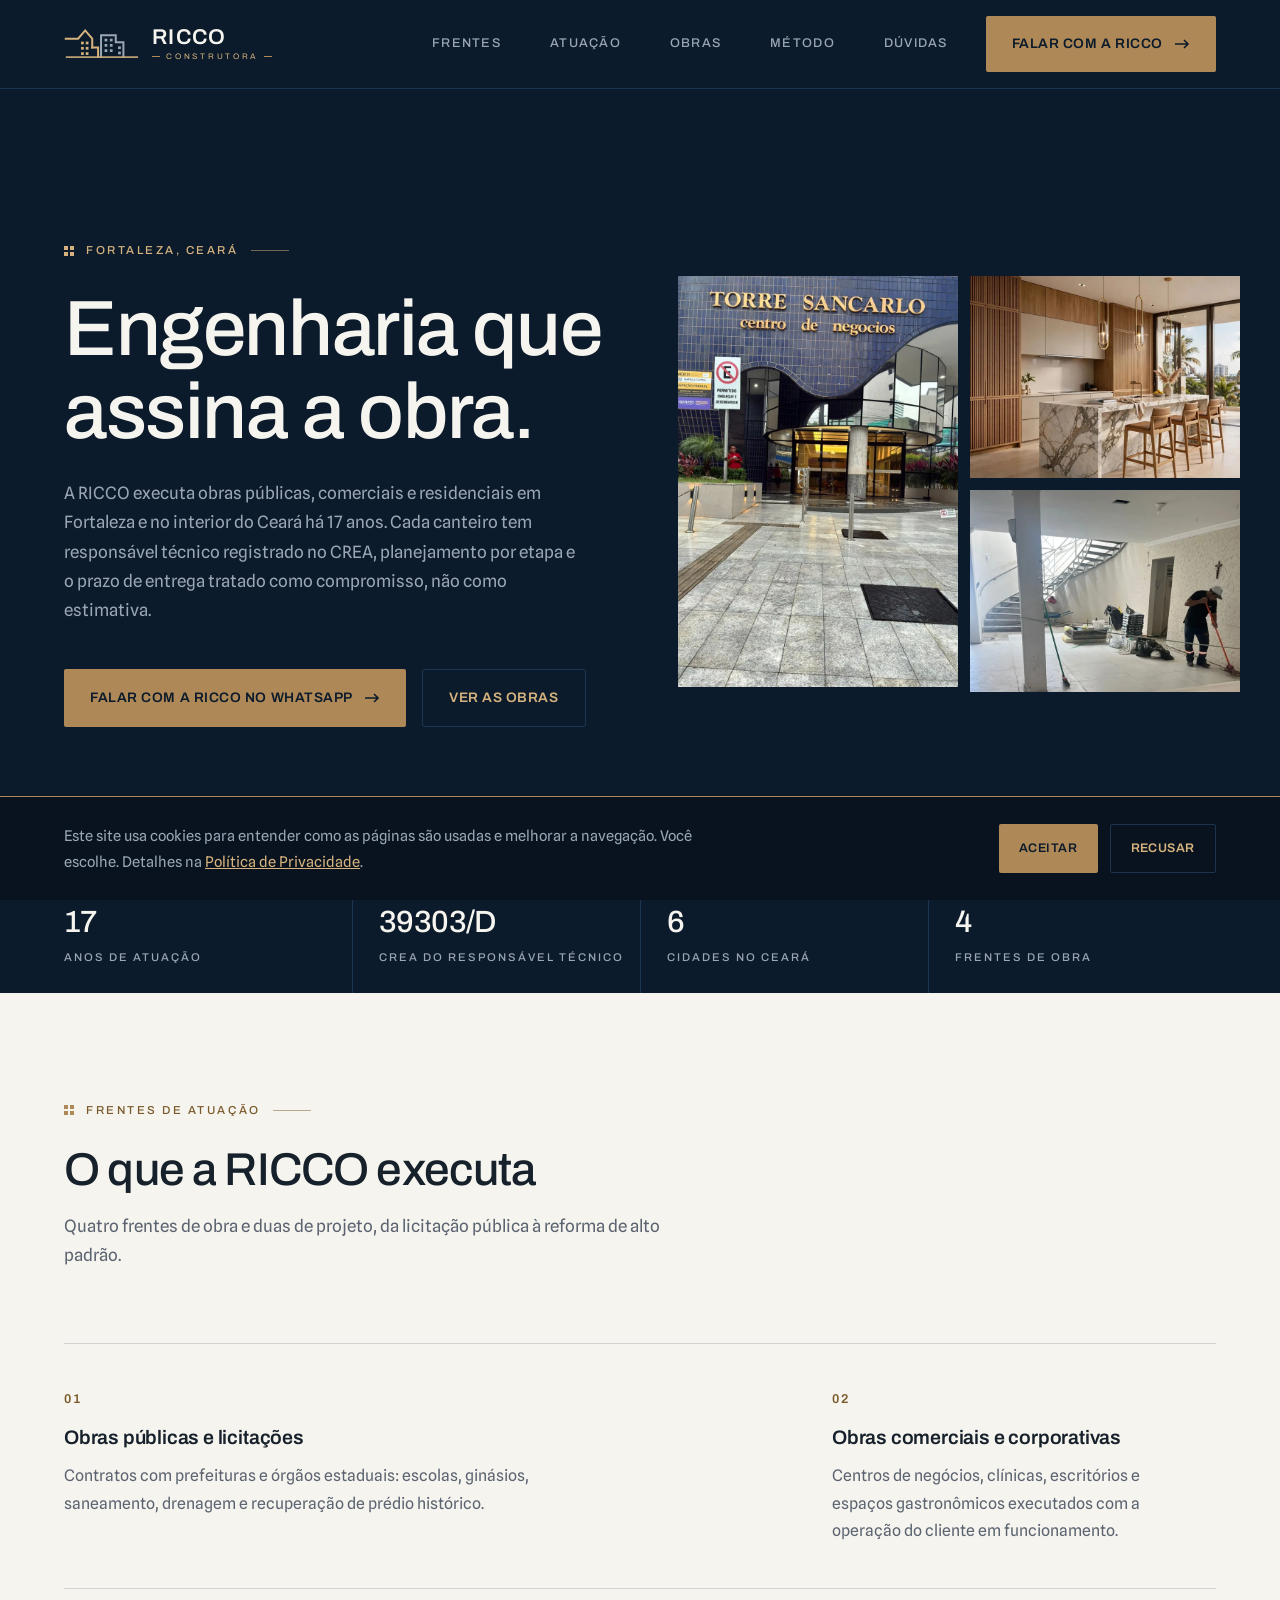
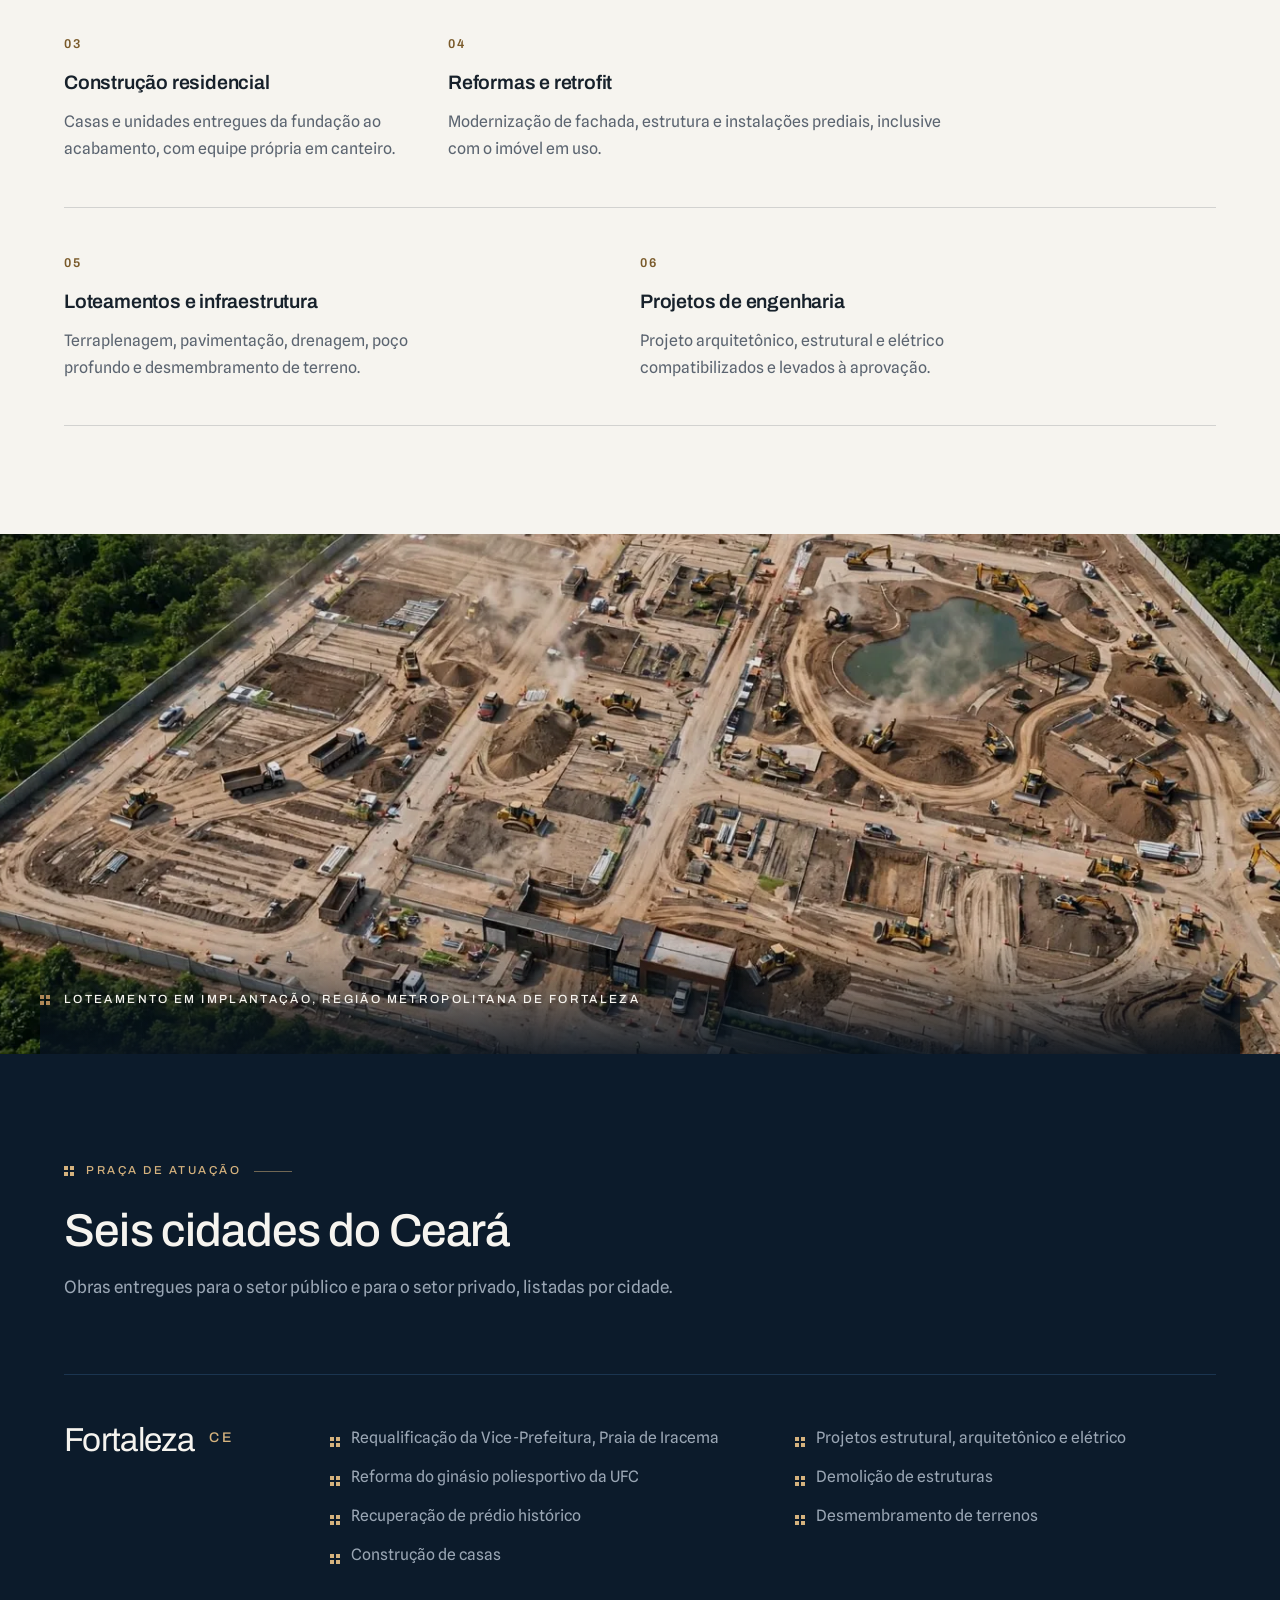
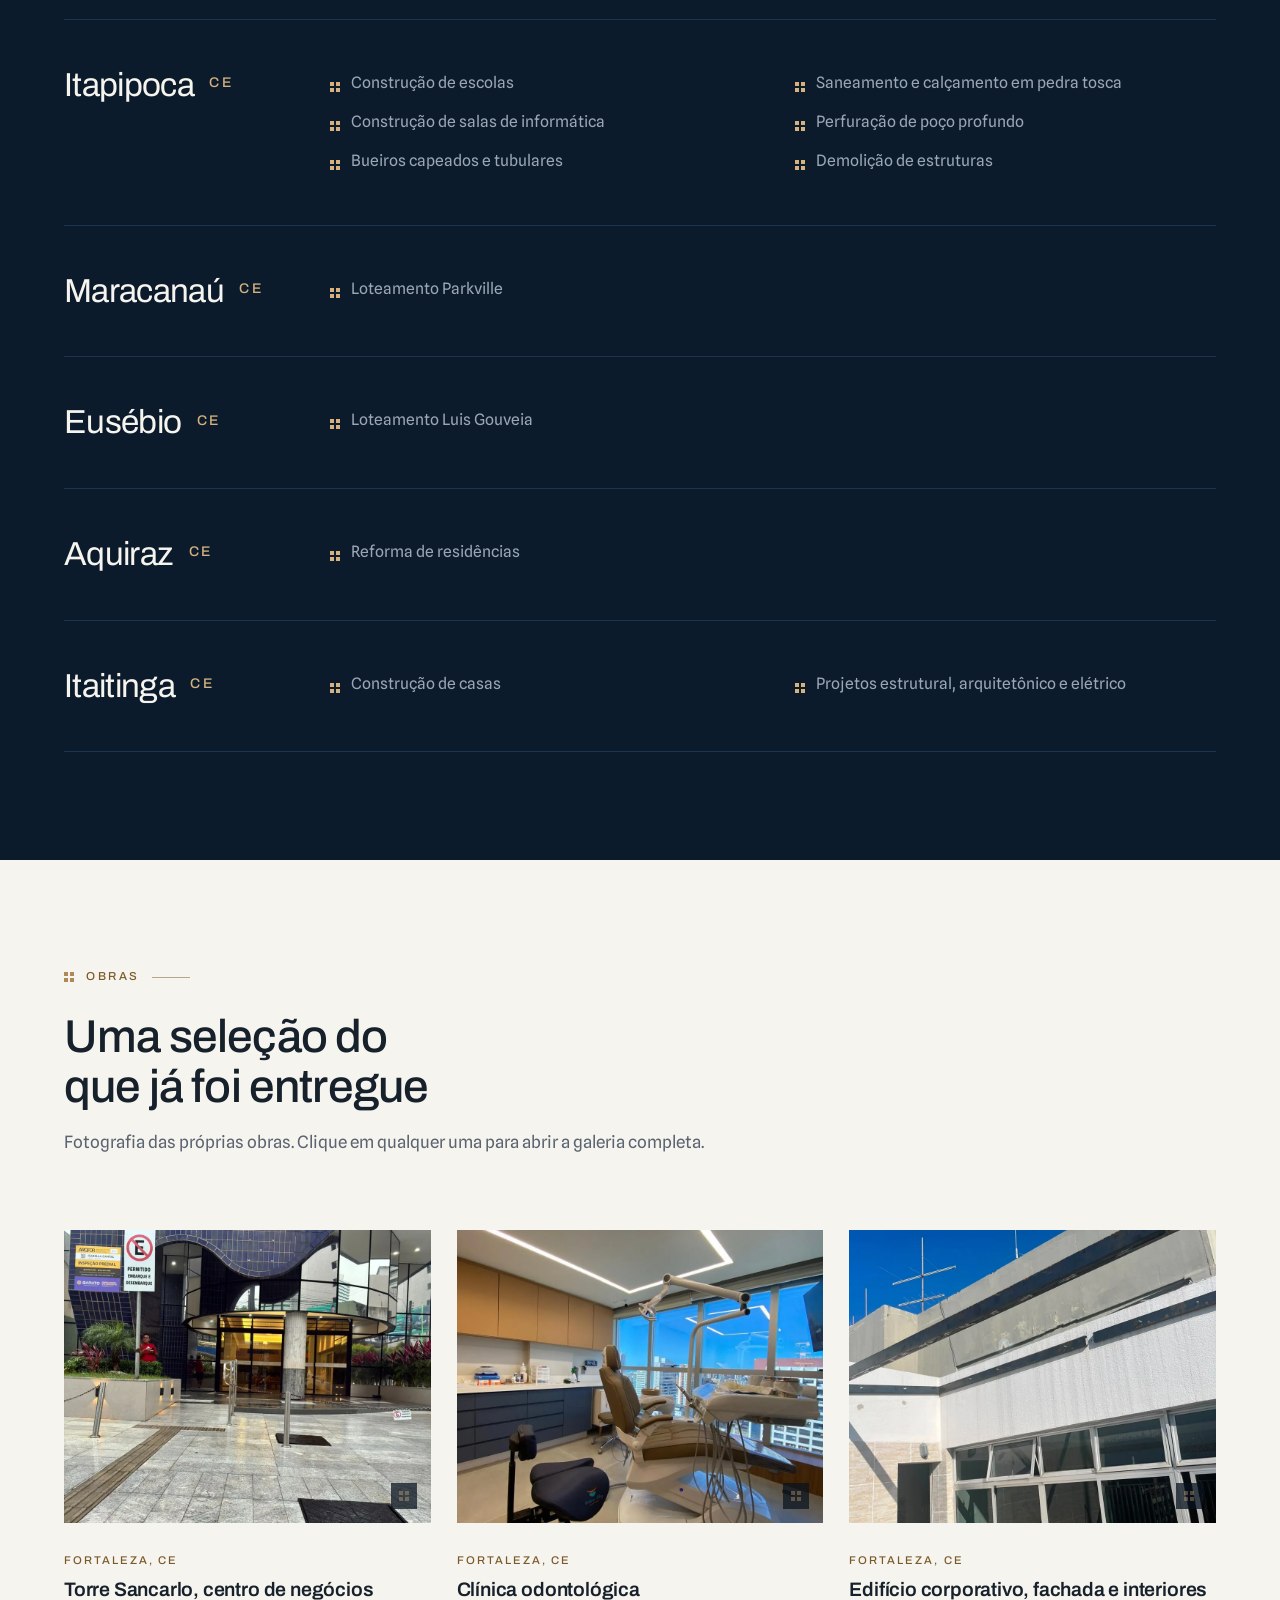
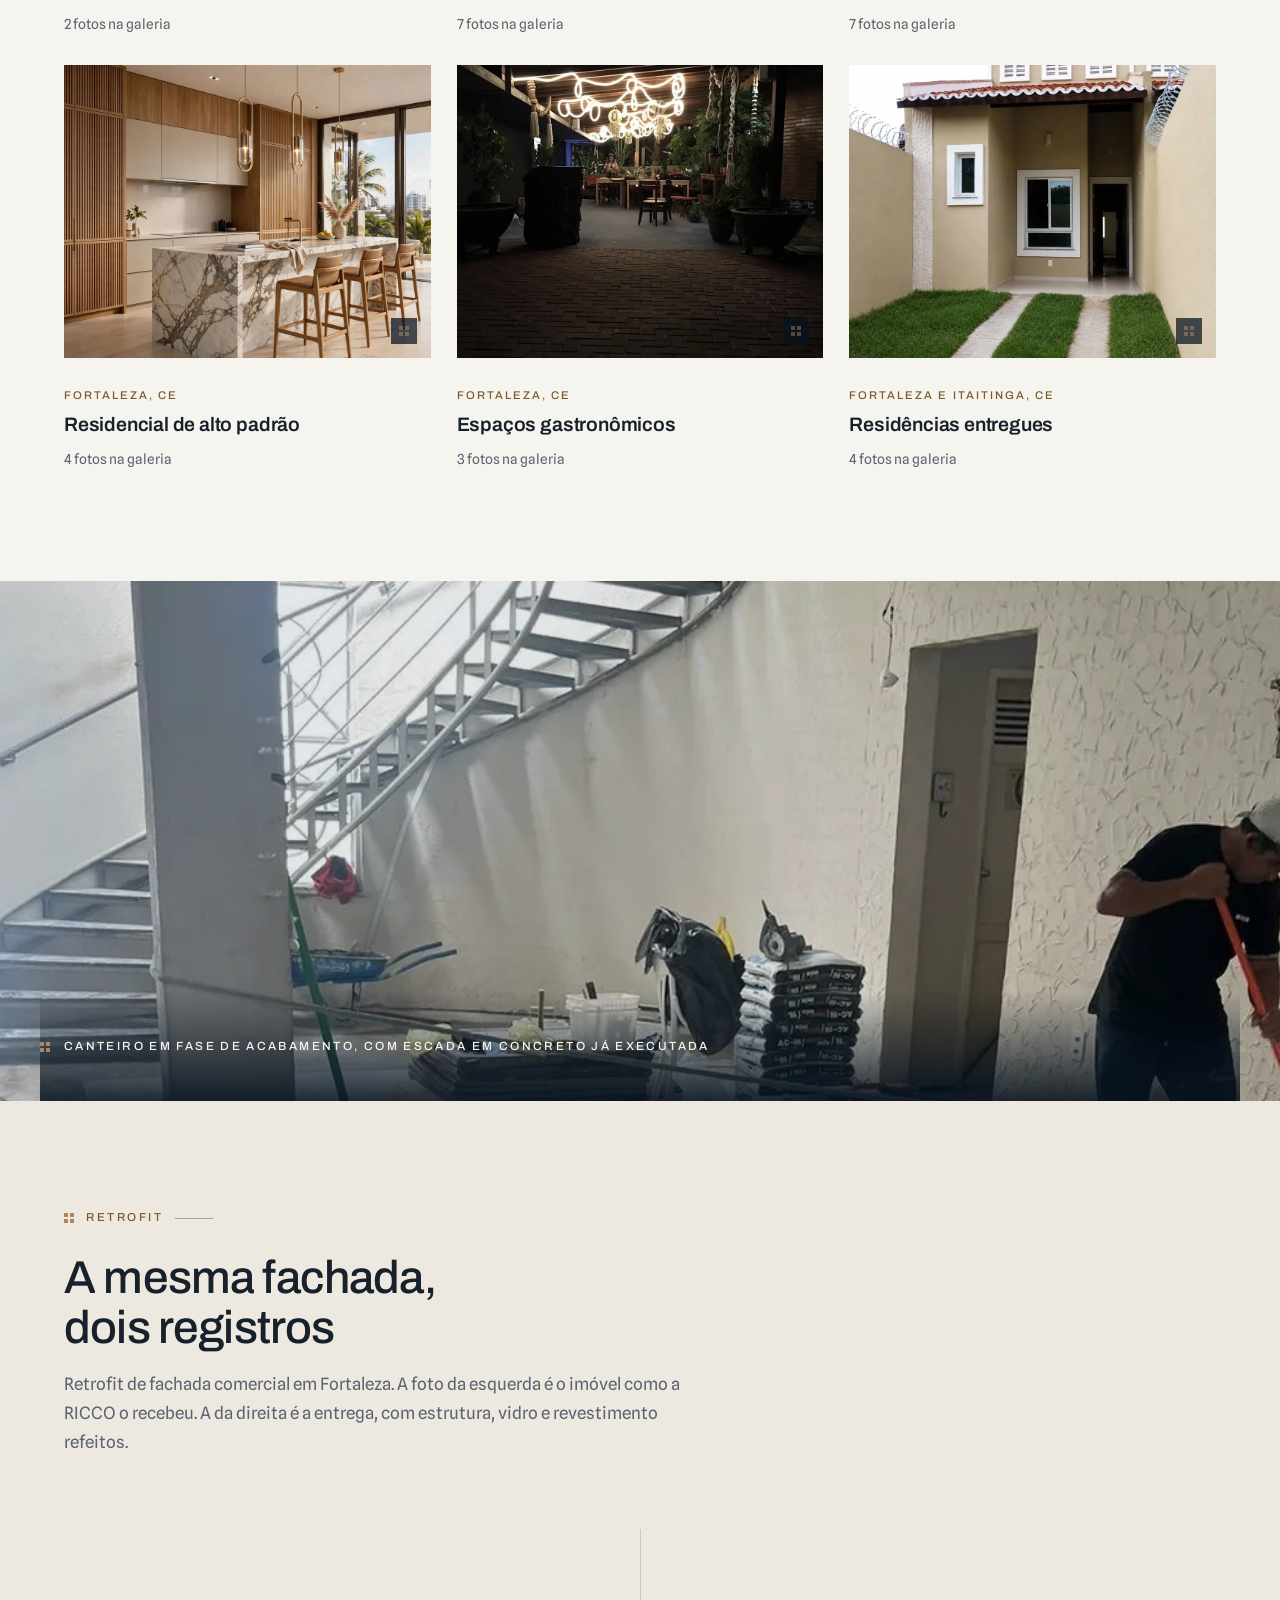
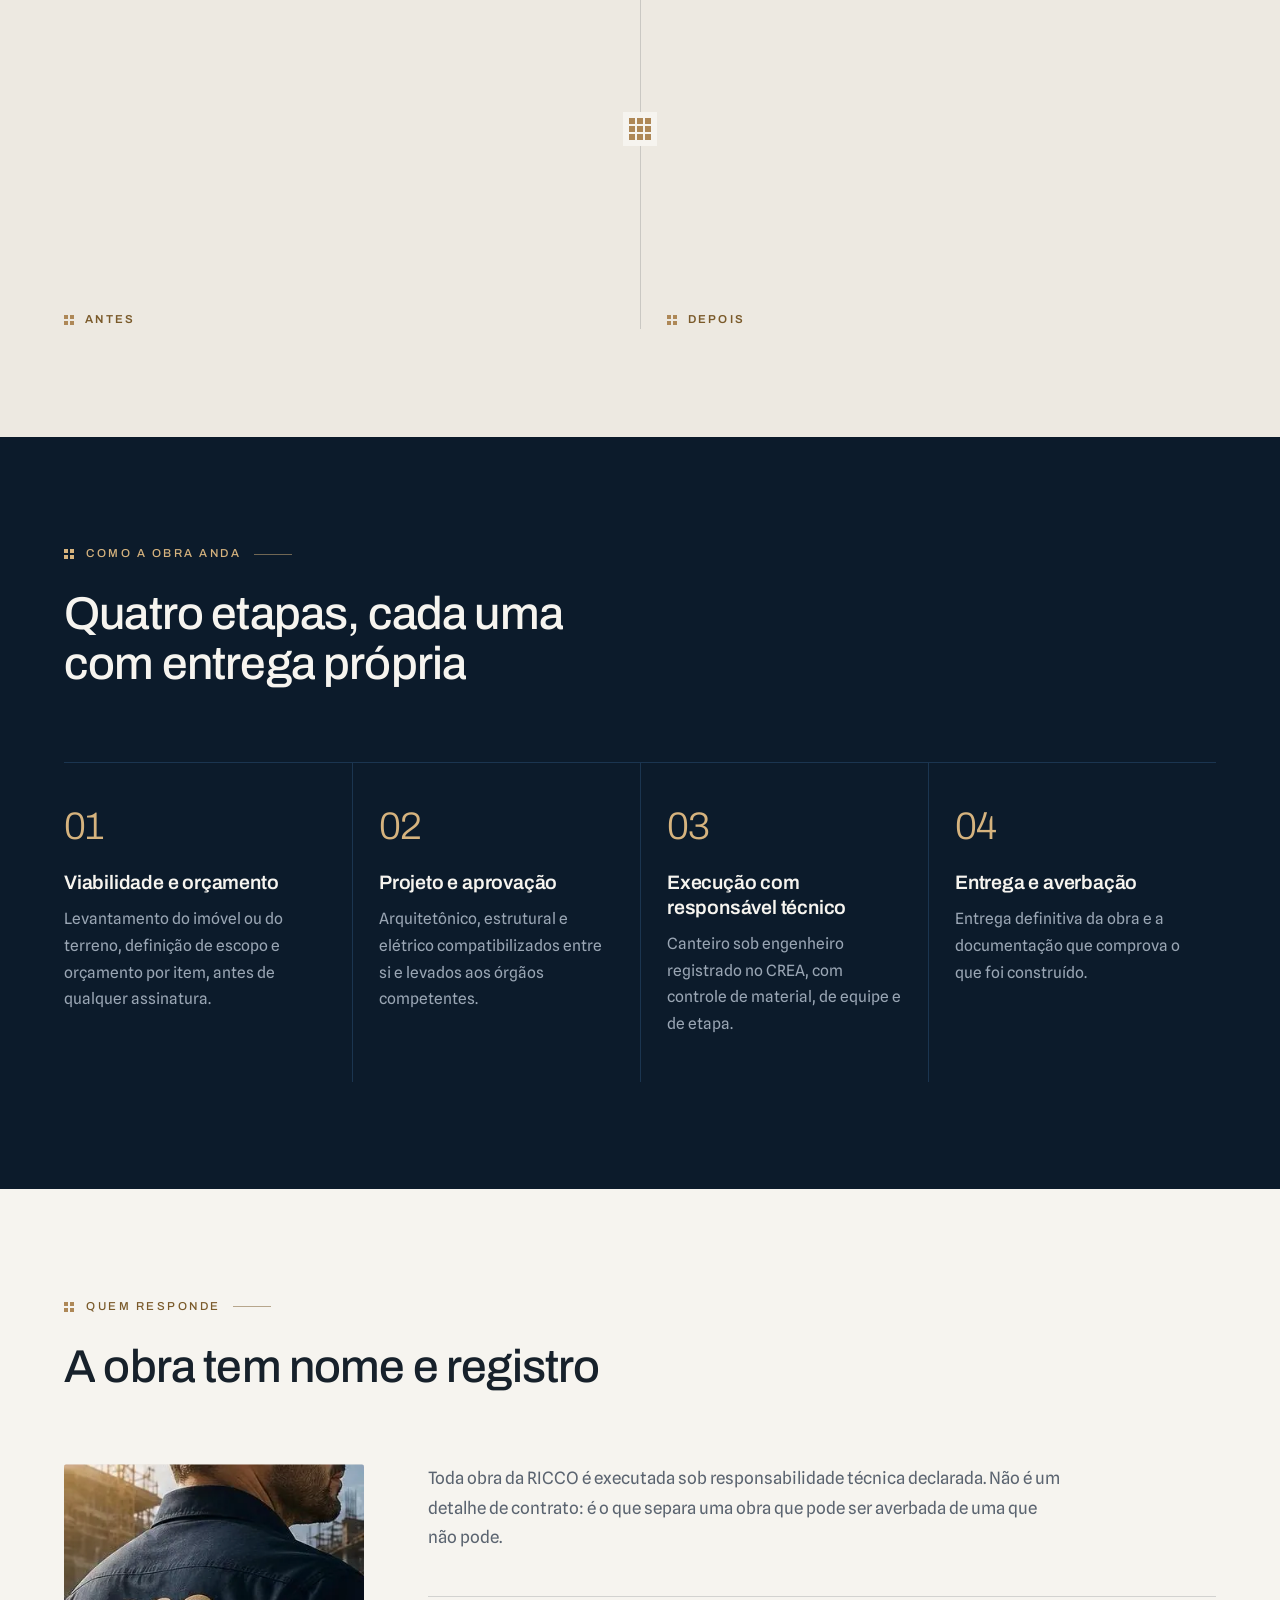
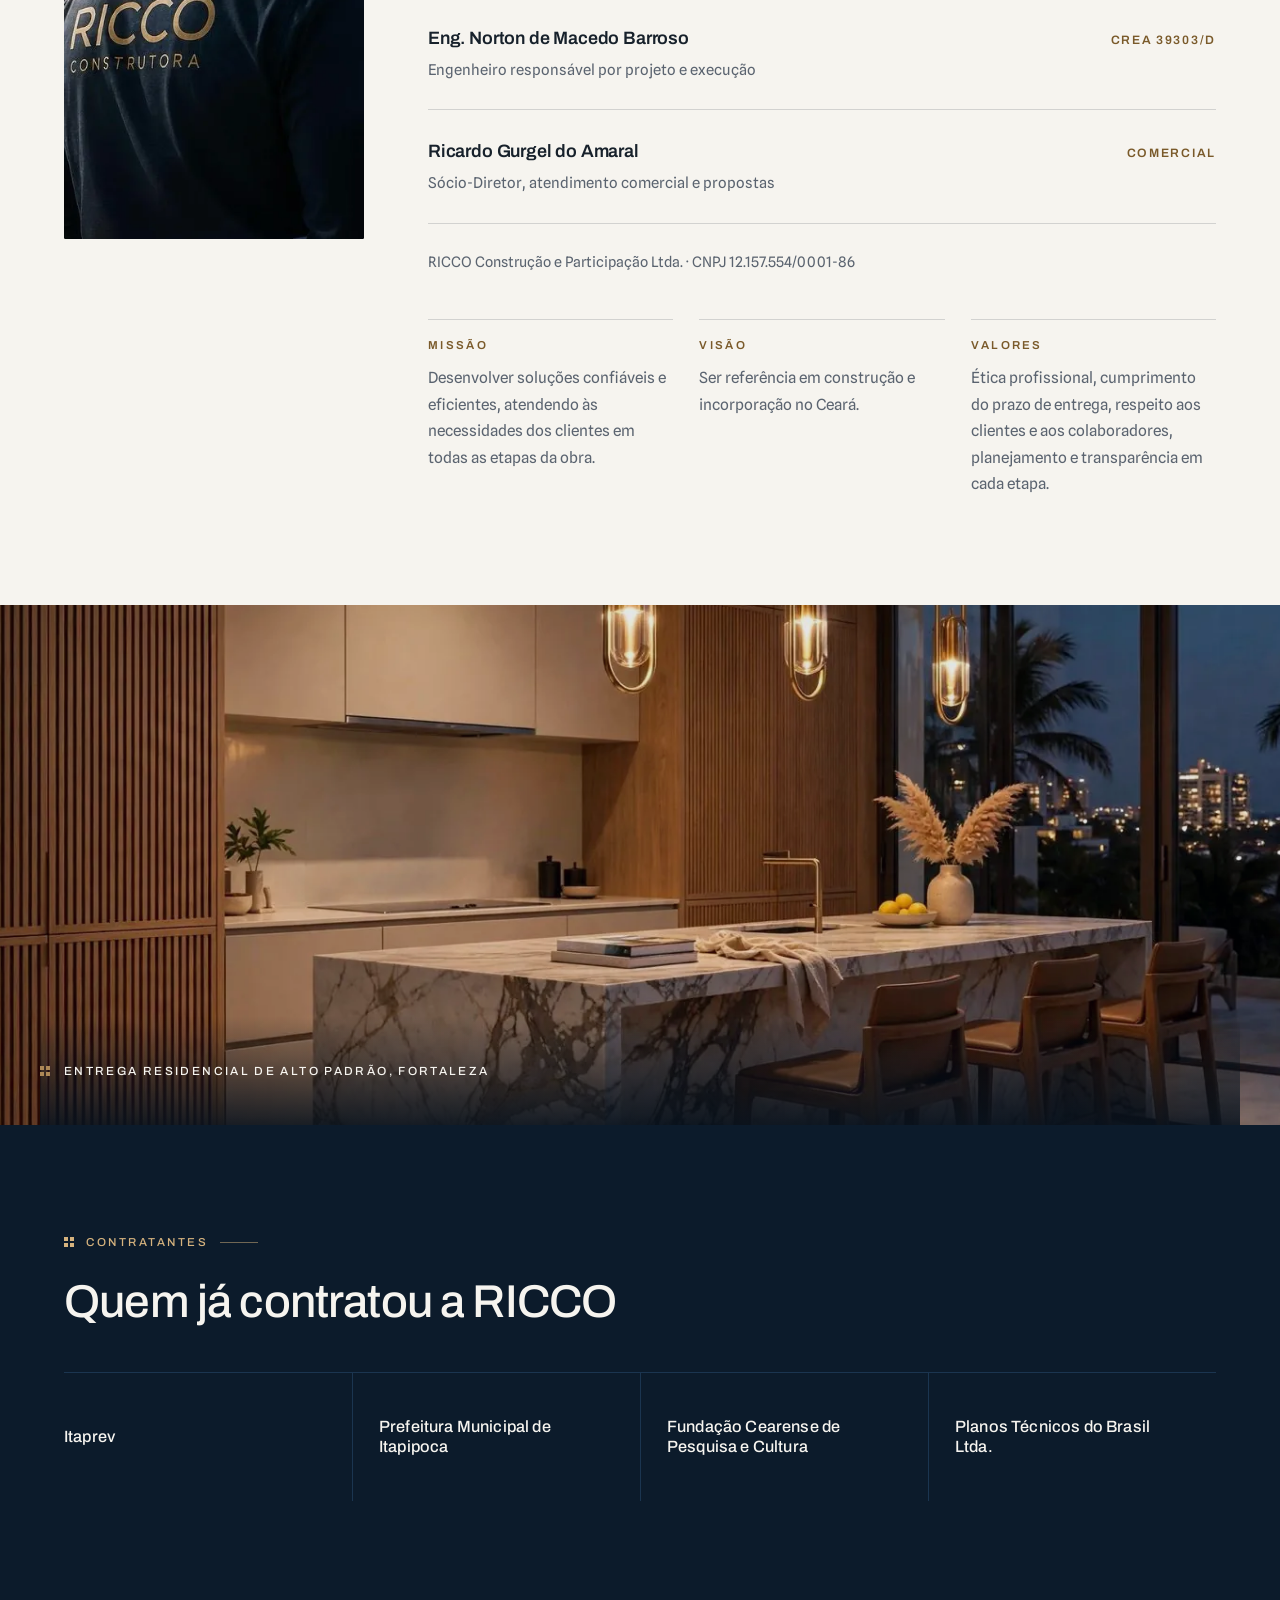
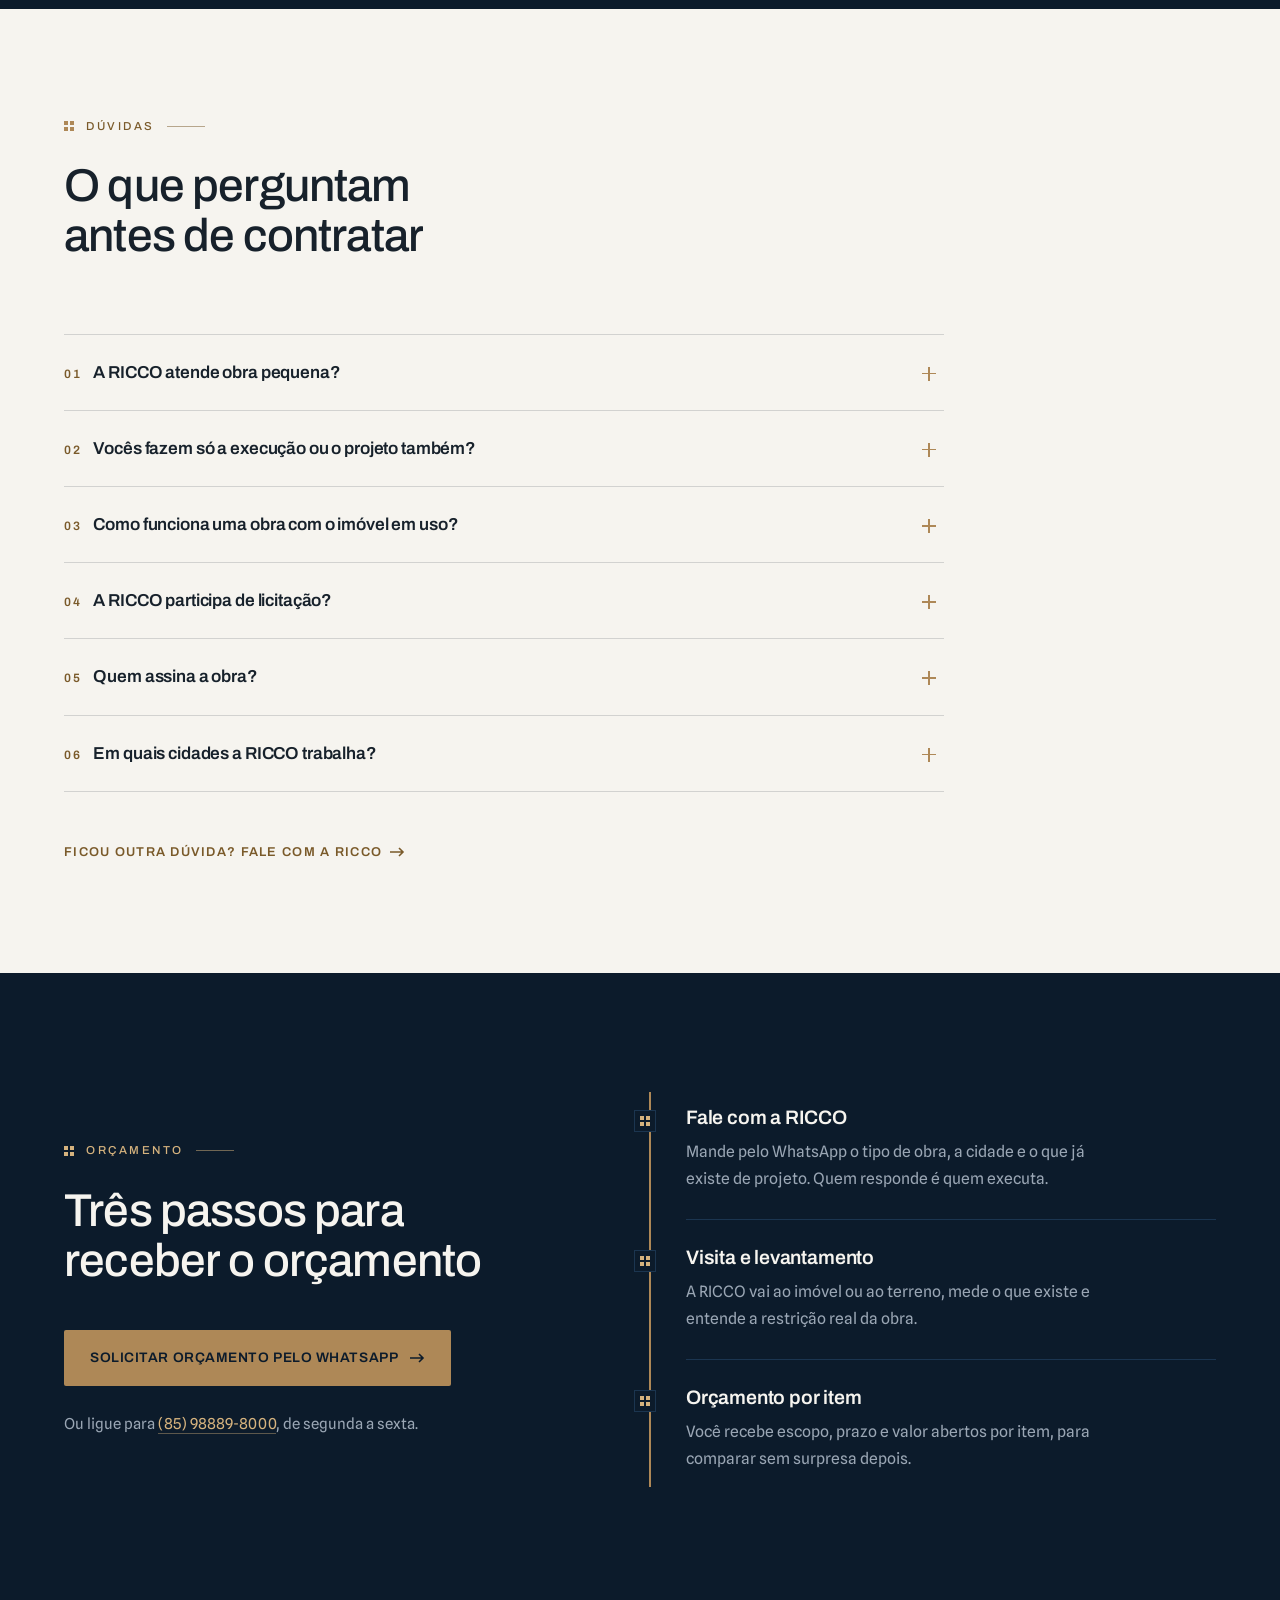
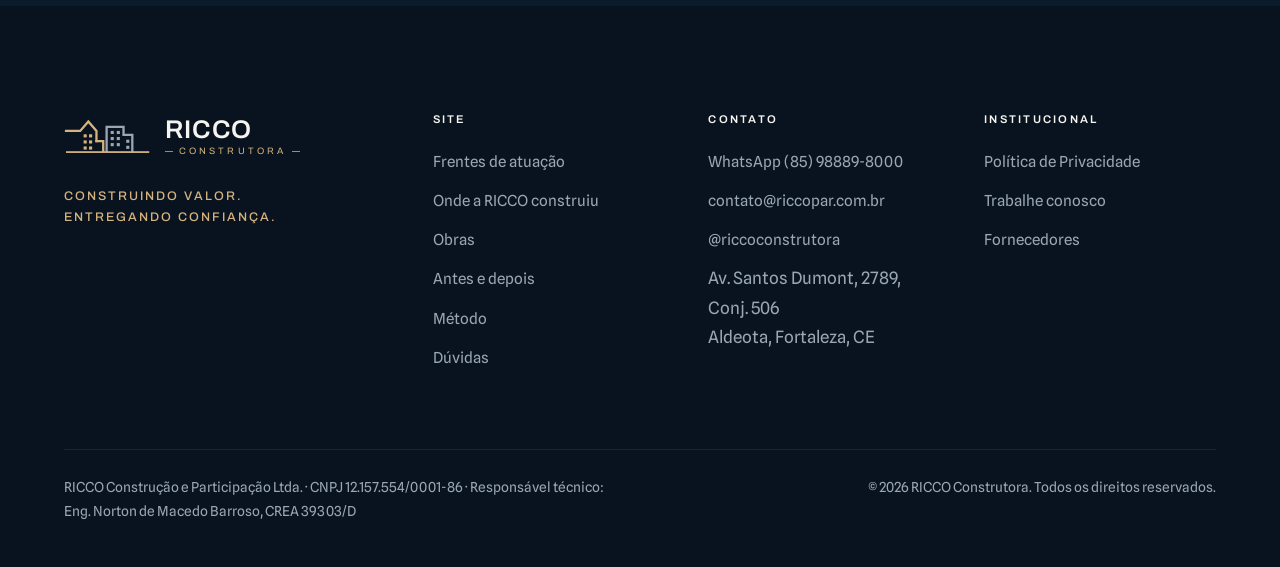
==== deploy-wordpress/public_html/index.html @ a436b9d2 "Site da RICCO Construtora: pastas de deploy para Vercel e public_html Site institucional estatico (H" ====
<!DOCTYPE html>
<html lang="pt-BR">
<head>
<meta charset="utf-8">
<meta name="viewport" content="width=device-width, initial-scale=1">
<title>RICCO Construtora | Engenharia, obras e reformas em Fortaleza, CE</title>
<meta name="description" content="A RICCO Construtora executa obras públicas, comerciais e residenciais em Fortaleza e no interior do Ceará há 17 anos, com responsável técnico registrado no CREA em cada canteiro.">
<meta name="author" content="RICCO Construtora">
<meta name="theme-color" content="#0C1B2B">
<link rel="canonical" href="https://riccopar.com.br/">
<meta property="og:type" content="website">
<meta property="og:locale" content="pt_BR">
<meta property="og:site_name" content="RICCO Construtora">
<meta property="og:title" content="RICCO Construtora | Engenharia, obras e reformas em Fortaleza, CE">
<meta property="og:description" content="Obras públicas, comerciais e residenciais em Fortaleza e no interior do Ceará. Responsável técnico registrado no CREA em cada canteiro.">
<meta property="og:image" content="https://riccopar.com.br/assets/img/bands/loteamento.webp">
<meta property="og:url" content="https://riccopar.com.br/">

<link rel="icon" href="assets/logos/favicon.svg" type="image/svg+xml">
<link rel="preconnect" href="https://fonts.googleapis.com">
<link rel="preconnect" href="https://fonts.gstatic.com" crossorigin>
<link href="https://fonts.googleapis.com/css2?family=Archivo:wght@300;400;500;600&family=Spline+Sans:wght@400;500;600&display=swap" rel="stylesheet">
<link rel="preload" as="image" href="assets/img/hero/tri-1.webp">
<link rel="stylesheet" href="css/styles.css">
<script>document.documentElement.setAttribute('data-motion','on')</script>

<script type="application/ld+json">
{
  "@context":"https://schema.org",
  "@type":"GeneralContractor",
  "name":"RICCO Construtora",
  "legalName":"RICCO Construção e Participação Ltda.",
  "taxID":"12.157.554/0001-86",
  "url":"https://riccopar.com.br/",
  "telephone":"+5585988898000",
  "email":"contato@riccopar.com.br",
  "slogan":"Construindo valor. Entregando confiança.",
  "address":{
    "@type":"PostalAddress",
    "streetAddress":"Av. Santos Dumont, 2789, Conj. 506, Aldeota",
    "addressLocality":"Fortaleza",
    "addressRegion":"CE",
    "addressCountry":"BR"
  },
  "areaServed":["Fortaleza","Itapipoca","Aquiraz","Maracanaú","Eusébio","Itaitinga"],
  "sameAs":["https://www.instagram.com/riccoconstrutora"]
}
</script>
</head>
<body>

<!-- Loader: animação CSS pura, some sozinho mesmo com o JS fora do ar -->
<div class="loader" aria-hidden="true">
  <span class="mj mj-lg"><i></i><i></i><i></i><i></i></span>
</div>

<a class="skip" href="#conteudo">Ir para o conteúdo</a>

<header class="site-header" data-solid="false" data-hidden="false">
  <div class="container hd-inner">
    <a class="brand" href="#conteudo" aria-label="RICCO Construtora, página inicial">
      <svg viewBox="0 0 128 68" role="img" aria-hidden="true" focusable="false">
        <g fill="none" stroke="#D6B37E" stroke-width="3.4" stroke-linecap="square">
          <path d="M3 25 H24 L36 11 L48 25 V40"/>
          <path d="M48 40 H58 V55"/>
        </g>
        <g fill="#D6B37E">
          <rect x="29" y="30" width="4.6" height="4.6"/><rect x="37" y="30" width="4.6" height="4.6"/>
          <rect x="29" y="39" width="4.6" height="4.6"/><rect x="37" y="39" width="4.6" height="4.6"/>
          <rect x="29" y="48" width="4.6" height="4.6"/><rect x="37" y="48" width="4.6" height="4.6"/>
        </g>
        <g fill="none" stroke="#9AA6B4" stroke-width="3.4" stroke-linecap="square">
          <path d="M63 55 V19 H88 V31 H101 V55"/>
        </g>
        <g fill="#9AA6B4">
          <rect x="69" y="25" width="4.6" height="4.6"/><rect x="78" y="25" width="4.6" height="4.6"/>
          <rect x="69" y="34" width="4.6" height="4.6"/><rect x="78" y="34" width="4.6" height="4.6"/>
          <rect x="69" y="43" width="4.6" height="4.6"/><rect x="78" y="43" width="4.6" height="4.6"/>
          <rect x="92" y="38" width="4.6" height="4.6"/><rect x="92" y="47" width="4.6" height="4.6"/>
        </g>
        <rect x="3" y="55" width="123" height="2.6" fill="#D6B37E"/>
      </svg>
      <span class="brand-word">
        <b>RICCO</b>
        <span class="brand-sub"><i></i>Construtora<i></i></span>
      </span>
    </a>

    <nav class="nav" aria-label="Navegação principal">
      <ul class="nav-list">
        <li><a href="#frentes"><span class="mj"><i></i><i></i><i></i><i></i></span>Frentes</a></li>
        <li><a href="#onde"><span class="mj"><i></i><i></i><i></i><i></i></span>Atuação</a></li>
        <li><a href="#obras"><span class="mj"><i></i><i></i><i></i><i></i></span>Obras</a></li>
        <li><a href="#metodo"><span class="mj"><i></i><i></i><i></i><i></i></span>Método</a></li>
        <li><a href="#duvidas"><span class="mj"><i></i><i></i><i></i><i></i></span>Dúvidas</a></li>
      </ul>
      <a class="btn" data-wa-btn="header" href="https://wa.me/5585988898000">
        Falar com a RICCO
        <svg class="arw" width="15" height="10" viewBox="0 0 15 10" fill="none" aria-hidden="true"><path d="M0 5h13M9 1l4 4-4 4" stroke="currentColor" stroke-width="1.6"/></svg>
      </a>
      <button class="burger" type="button" aria-expanded="false" aria-controls="menu-mobile" aria-label="Abrir menu">
        <span></span><span></span><span></span>
      </button>
    </nav>
  </div>
  <span class="progress" data-progress aria-hidden="true"></span>
</header>

<div class="scrim" aria-hidden="true"></div>
<nav class="drawer" id="menu-mobile" aria-label="Navegação em telas pequenas">
  <a href="#frentes"><span class="mj"><i></i><i></i><i></i><i></i></span>Frentes de atuação</a>
  <a href="#onde"><span class="mj"><i></i><i></i><i></i><i></i></span>Onde a RICCO construiu</a>
  <a href="#obras"><span class="mj"><i></i><i></i><i></i><i></i></span>Obras</a>
  <a href="#retrofit"><span class="mj"><i></i><i></i><i></i><i></i></span>Antes e depois</a>
  <a href="#metodo"><span class="mj"><i></i><i></i><i></i><i></i></span>Método</a>
  <a href="#responsabilidade"><span class="mj"><i></i><i></i><i></i><i></i></span>Responsabilidade técnica</a>
  <a href="#duvidas"><span class="mj"><i></i><i></i><i></i><i></i></span>Dúvidas</a>
  <a class="btn" data-wa-btn="header" href="https://wa.me/5585988898000">Falar com a RICCO</a>
</nav>

<main id="conteudo">

  <!-- ================================================================ HERO
       Tríptico escalonado. O texto fica sobre navy sólido, nunca sobre a
       foto: o contraste do h1 é 15,82:1 e não depende de véu. -->
  <section class="hero on-dark" data-bg="dark" aria-labelledby="hero-h">
    <div class="hero-wrap">
      <div class="hero-copy">
        <p class="eyebrow" data-reveal="soft">
          <span class="mj"><i></i><i></i><i></i><i></i></span>
          Fortaleza, Ceará
          <span class="rule"></span>
        </p>
        <div data-reveal="soft">
          <h1 id="hero-h">Engenharia que assina a obra.</h1>
        </div>
        <p class="lede" data-reveal>A RICCO executa obras públicas, comerciais e residenciais em Fortaleza e no interior do Ceará há 17 anos. Cada canteiro tem responsável técnico registrado no CREA, planejamento por etapa e o prazo de entrega tratado como compromisso, não como estimativa.</p>
        <div class="hero-cta" data-reveal>
          <a class="btn" data-wa-btn="hero" href="https://wa.me/5585988898000">
            Falar com a RICCO no WhatsApp
            <svg class="arw" width="15" height="10" viewBox="0 0 15 10" fill="none" aria-hidden="true"><path d="M0 5h13M9 1l4 4-4 4" stroke="currentColor" stroke-width="1.6"/></svg>
          </a>
          <a class="btn btn-ghost" href="#obras">Ver as obras</a>
        </div>
      </div>

      <div class="hero-art">
        <figure class="f1" data-reveal="mask">
          <img src="assets/img/hero/tri-1.webp" width="760" height="1116" alt="Entrada da Torre Sancarlo, centro de negócios executado pela RICCO em Fortaleza, com fachada curva em pastilha azul." fetchpriority="high" decoding="async">
        </figure>
        <figure class="f-mob" data-reveal="fig">
          <img src="assets/img/hero/hero-mobile.webp" width="1100" height="619" alt="Fachada da Torre Sancarlo, centro de negócios executado pela RICCO em Fortaleza." decoding="async">
        </figure>
        <figure class="f2" data-reveal="fig">
          <img src="assets/img/hero/tri-2.webp" width="760" height="570" alt="Cozinha residencial de alto padrão entregue pela RICCO, com ilha em mármore, marcenaria ripada e vista para a cidade." loading="lazy" decoding="async">
        </figure>
        <figure class="f3" data-reveal="fig">
          <img src="assets/img/hero/tri-3.webp" width="760" height="570" alt="Canteiro em execução com escada helicoidal em concreto e equipe da RICCO em serviço de limpeza de obra." loading="lazy" decoding="async">
        </figure>
      </div>
    </div>

    <!-- Régua de credenciais: só o que é verificável no material do cliente -->
    <div class="creds on-dark">
      <div class="container">
        <ul>
          <li><b><span data-count="17">17</span></b><span class="lbl">Anos de atuação</span></li>
          <li><b>39303/D</b><span class="lbl">CREA do responsável técnico</span></li>
          <li><b><span data-count="6">6</span></b><span class="lbl">Cidades no Ceará</span></li>
          <li><b><span data-count="4">4</span></b><span class="lbl">Frentes de obra</span></li>
        </ul>
      </div>
    </div>
  </section>

  <!-- ==================================================== FRENTES DE ATUAÇÃO
       Numeral no lugar de ícone de biblioteca, larguras desiguais, sem card. -->
  <section class="chapter paper" id="frentes" aria-labelledby="frentes-h">
    <div class="container">
      <div class="sec-head">
        <p class="eyebrow" data-reveal="soft">
          <span class="mj"><i></i><i></i><i></i><i></i></span>
          Frentes de atuação
          <span class="rule"></span>
        </p>
        <div data-reveal="soft"><h2 id="frentes-h">O que a RICCO executa</h2></div>
        <p class="lede" data-reveal>Quatro frentes de obra e duas de projeto, da licitação pública à reforma de alto padrão.</p>
      </div>

      <div class="frentes-grid">
        <article class="frente" data-reveal>
          <span class="grow" aria-hidden="true"></span>
          <span class="frente-num">01</span>
          <h3>Obras públicas e licitações</h3>
          <p>Contratos com prefeituras e órgãos estaduais: escolas, ginásios, saneamento, drenagem e recuperação de prédio histórico.</p>
        </article>
        <article class="frente" data-reveal>
          <span class="grow" aria-hidden="true"></span>
          <span class="frente-num">02</span>
          <h3>Obras comerciais e corporativas</h3>
          <p>Centros de negócios, clínicas, escritórios e espaços gastronômicos executados com a operação do cliente em funcionamento.</p>
        </article>
        <article class="frente" data-reveal>
          <span class="grow" aria-hidden="true"></span>
          <span class="frente-num">03</span>
          <h3>Construção residencial</h3>
          <p>Casas e unidades entregues da fundação ao acabamento, com equipe própria em canteiro.</p>
        </article>
        <article class="frente" data-reveal>
          <span class="grow" aria-hidden="true"></span>
          <span class="frente-num">04</span>
          <h3>Reformas e retrofit</h3>
          <p>Modernização de fachada, estrutura e instalações prediais, inclusive com o imóvel em uso.</p>
        </article>
        <article class="frente" data-reveal>
          <span class="grow" aria-hidden="true"></span>
          <span class="frente-num">05</span>
          <h3>Loteamentos e infraestrutura</h3>
          <p>Terraplenagem, pavimentação, drenagem, poço profundo e desmembramento de terreno.</p>
        </article>
        <article class="frente" data-reveal>
          <span class="grow" aria-hidden="true"></span>
          <span class="frente-num">06</span>
          <h3>Projetos de engenharia</h3>
          <p>Projeto arquitetônico, estrutural e elétrico compatibilizados e levados à aprovação.</p>
        </article>
      </div>
    </div>
  </section>

  <!-- FAIXA 1 -->
  <section class="band" data-parallax aria-label="Loteamento em implantação executado pela RICCO">
    <div class="band-media" aria-hidden="true">
      <img src="assets/img/bands/loteamento.webp" width="1600" height="685" alt="" loading="lazy" decoding="async">
    </div>
    <div class="band-inner">
      <div class="container band-cap">
        <p class="txt" data-reveal="soft">
          <span class="mj"><i></i><i></i><i></i><i></i></span>
          Loteamento em implantação, Região Metropolitana de Fortaleza
        </p>
      </div>
    </div>
  </section>

  <!-- ====================================================== ONDE CONSTRUIU
       Prova de volume 100% tipográfica: o histórico real da empresa, por
       cidade, no lugar de um número de obras que o material não confirma. -->
  <section class="chapter dark on-dark" id="onde" aria-labelledby="onde-h">
    <div class="container">
      <div class="sec-head">
        <p class="eyebrow" data-reveal="soft">
          <span class="mj"><i></i><i></i><i></i><i></i></span>
          Praça de atuação
          <span class="rule"></span>
        </p>
        <div data-reveal="soft"><h2 id="onde-h">Seis cidades do Ceará</h2></div>
        <p class="lede" data-reveal>Obras entregues para o setor público e para o setor privado, listadas por cidade.</p>
      </div>

      <div class="cidades">
        <article class="cidade" data-reveal>
          <h3>Fortaleza <span class="uf">CE</span></h3>
          <ul>
            <li><span class="mj"><i></i><i></i><i></i><i></i></span>Requalificação da Vice-Prefeitura, Praia de Iracema</li>
            <li><span class="mj"><i></i><i></i><i></i><i></i></span>Reforma do ginásio poliesportivo da UFC</li>
            <li><span class="mj"><i></i><i></i><i></i><i></i></span>Recuperação de prédio histórico</li>
            <li><span class="mj"><i></i><i></i><i></i><i></i></span>Construção de casas</li>
            <li><span class="mj"><i></i><i></i><i></i><i></i></span>Projetos estrutural, arquitetônico e elétrico</li>
            <li><span class="mj"><i></i><i></i><i></i><i></i></span>Demolição de estruturas</li>
            <li><span class="mj"><i></i><i></i><i></i><i></i></span>Desmembramento de terrenos</li>
          </ul>
        </article>
        <article class="cidade" data-reveal>
          <h3>Itapipoca <span class="uf">CE</span></h3>
          <ul>
            <li><span class="mj"><i></i><i></i><i></i><i></i></span>Construção de escolas</li>
            <li><span class="mj"><i></i><i></i><i></i><i></i></span>Construção de salas de informática</li>
            <li><span class="mj"><i></i><i></i><i></i><i></i></span>Bueiros capeados e tubulares</li>
            <li><span class="mj"><i></i><i></i><i></i><i></i></span>Saneamento e calçamento em pedra tosca</li>
            <li><span class="mj"><i></i><i></i><i></i><i></i></span>Perfuração de poço profundo</li>
            <li><span class="mj"><i></i><i></i><i></i><i></i></span>Demolição de estruturas</li>
          </ul>
        </article>
        <article class="cidade" data-reveal>
          <h3>Maracanaú <span class="uf">CE</span></h3>
          <ul><li><span class="mj"><i></i><i></i><i></i><i></i></span>Loteamento Parkville</li></ul>
        </article>
        <article class="cidade" data-reveal>
          <h3>Eusébio <span class="uf">CE</span></h3>
          <ul><li><span class="mj"><i></i><i></i><i></i><i></i></span>Loteamento Luis Gouveia</li></ul>
        </article>
        <article class="cidade" data-reveal>
          <h3>Aquiraz <span class="uf">CE</span></h3>
          <ul><li><span class="mj"><i></i><i></i><i></i><i></i></span>Reforma de residências</li></ul>
        </article>
        <article class="cidade" data-reveal>
          <h3>Itaitinga <span class="uf">CE</span></h3>
          <ul>
            <li><span class="mj"><i></i><i></i><i></i><i></i></span>Construção de casas</li>
            <li><span class="mj"><i></i><i></i><i></i><i></i></span>Projetos estrutural, arquitetônico e elétrico</li>
          </ul>
        </article>
      </div>
    </div>
  </section>

  <!-- ============================================================== OBRAS -->
  <section class="chapter paper" id="obras" aria-labelledby="obras-h">
    <div class="container">
      <div class="sec-head">
        <p class="eyebrow" data-reveal="soft">
          <span class="mj"><i></i><i></i><i></i><i></i></span>
          Obras
          <span class="rule"></span>
        </p>
        <div data-reveal="soft"><h2 id="obras-h">Uma seleção do que já foi entregue</h2></div>
        <p class="lede" data-reveal>Fotografia das próprias obras. Clique em qualquer uma para abrir a galeria completa.</p>
      </div>

      <div class="obras-grid">
        <button class="obra" type="button" data-reveal="fig"
          data-title="Torre Sancarlo, centro de negócios"
          data-gallery="assets/img/portfolio/torre-sancarlo/01.webp|assets/img/portfolio/torre-sancarlo/02.webp">
          <figure>
            <img src="assets/img/portfolio/torre-sancarlo/capa.webp" width="1000" height="800" alt="Entrada da Torre Sancarlo, com fachada curva em pastilha azul e piso em granito." loading="lazy" decoding="async">
            <span class="corner mj" aria-hidden="true"><i></i><i></i><i></i><i></i></span>
          </figure>
          <div class="obra-body">
            <span class="grow" aria-hidden="true"></span>
            <span class="obra-over">Fortaleza, CE</span>
            <h3>Torre Sancarlo, centro de negócios</h3>
            <span class="obra-count">2 fotos na galeria</span>
          </div>
        </button>

        <button class="obra" type="button" data-reveal="fig"
          data-title="Clínica odontológica"
          data-gallery="assets/img/portfolio/clinica-odontologica/01.webp|assets/img/portfolio/clinica-odontologica/02.webp|assets/img/portfolio/clinica-odontologica/03.webp|assets/img/portfolio/clinica-odontologica/04.webp|assets/img/portfolio/clinica-odontologica/05.webp|assets/img/portfolio/clinica-odontologica/06.webp|assets/img/portfolio/clinica-odontologica/07.webp">
          <figure>
            <img src="assets/img/portfolio/clinica-odontologica/capa.webp" width="960" height="768" alt="Consultório odontológico entregue pela RICCO, com marcenaria sob medida, iluminação linear e vista para o mar." loading="lazy" decoding="async">
            <span class="corner mj" aria-hidden="true"><i></i><i></i><i></i><i></i></span>
          </figure>
          <div class="obra-body">
            <span class="grow" aria-hidden="true"></span>
            <span class="obra-over">Fortaleza, CE</span>
            <h3>Clínica odontológica</h3>
            <span class="obra-count">7 fotos na galeria</span>
          </div>
        </button>

        <button class="obra" type="button" data-reveal="fig"
          data-title="Edifício corporativo, fachada e interiores"
          data-gallery="assets/img/portfolio/edificio-corporativo/01.webp|assets/img/portfolio/edificio-corporativo/02.webp|assets/img/portfolio/edificio-corporativo/03.webp|assets/img/portfolio/edificio-corporativo/04.webp|assets/img/portfolio/edificio-corporativo/05.webp|assets/img/portfolio/edificio-corporativo/06.webp|assets/img/portfolio/edificio-corporativo/07.webp">
          <figure>
            <img src="assets/img/portfolio/edificio-corporativo/capa.webp" width="1000" height="800" alt="Fachada de edifício corporativo com brises horizontais e caixilharia em alumínio, executada pela RICCO." loading="lazy" decoding="async">
            <span class="corner mj" aria-hidden="true"><i></i><i></i><i></i><i></i></span>
          </figure>
          <div class="obra-body">
            <span class="grow" aria-hidden="true"></span>
            <span class="obra-over">Fortaleza, CE</span>
            <h3>Edifício corporativo, fachada e interiores</h3>
            <span class="obra-count">7 fotos na galeria</span>
          </div>
        </button>

        <button class="obra" type="button" data-reveal="fig"
          data-title="Residencial de alto padrão"
          data-gallery="assets/img/portfolio/residencial-alto-padrao/01.webp|assets/img/portfolio/residencial-alto-padrao/02.webp|assets/img/portfolio/residencial-alto-padrao/03.webp|assets/img/portfolio/residencial-alto-padrao/04.webp">
          <figure>
            <img src="assets/img/portfolio/residencial-alto-padrao/capa.webp" width="1000" height="800" alt="Cozinha residencial de alto padrão com ilha em mármore, banquetas de madeira e pendentes sobre a bancada." loading="lazy" decoding="async">
            <span class="corner mj" aria-hidden="true"><i></i><i></i><i></i><i></i></span>
          </figure>
          <div class="obra-body">
            <span class="grow" aria-hidden="true"></span>
            <span class="obra-over">Fortaleza, CE</span>
            <h3>Residencial de alto padrão</h3>
            <span class="obra-count">4 fotos na galeria</span>
          </div>
        </button>

        <button class="obra" type="button" data-reveal="fig"
          data-title="Espaços gastronômicos"
          data-gallery="assets/img/portfolio/espacos-gastronomicos/01.webp|assets/img/portfolio/espacos-gastronomicos/02.webp|assets/img/portfolio/espacos-gastronomicos/03.webp">
          <figure>
            <img src="assets/img/portfolio/espacos-gastronomicos/capa.webp" width="1000" height="800" alt="Área externa de restaurante com piso em tijolo aparente, luminárias decorativas suspensas e paisagismo." loading="lazy" decoding="async">
            <span class="corner mj" aria-hidden="true"><i></i><i></i><i></i><i></i></span>
          </figure>
          <div class="obra-body">
            <span class="grow" aria-hidden="true"></span>
            <span class="obra-over">Fortaleza, CE</span>
            <h3>Espaços gastronômicos</h3>
            <span class="obra-count">3 fotos na galeria</span>
          </div>
        </button>

        <button class="obra" type="button" data-reveal="fig"
          data-title="Residências entregues"
          data-gallery="assets/img/portfolio/residencias-entregues/01.webp|assets/img/portfolio/residencias-entregues/02.webp|assets/img/portfolio/residencias-entregues/03.webp|assets/img/portfolio/residencias-entregues/04.webp">
          <figure>
            <img src="assets/img/portfolio/residencias-entregues/capa.webp" width="1000" height="800" alt="Fachada de residência entregue pela RICCO, com passeio em concreto, grama e esquadrias brancas." loading="lazy" decoding="async">
            <span class="corner mj" aria-hidden="true"><i></i><i></i><i></i><i></i></span>
          </figure>
          <div class="obra-body">
            <span class="grow" aria-hidden="true"></span>
            <span class="obra-over">Fortaleza e Itaitinga, CE</span>
            <h3>Residências entregues</h3>
            <span class="obra-count">4 fotos na galeria</span>
          </div>
        </button>
      </div>
    </div>
  </section>

  <!-- FAIXA 2 -->
  <section class="band" data-parallax aria-label="Canteiro da RICCO em fase de acabamento">
    <div class="band-media" aria-hidden="true">
      <img src="assets/img/bands/execucao.webp" width="1200" height="500" alt="" loading="lazy" decoding="async">
    </div>
    <div class="band-inner">
      <div class="container band-cap">
        <p class="txt" data-reveal="soft">
          <span class="mj"><i></i><i></i><i></i><i></i></span>
          Canteiro em fase de acabamento, com escada em concreto já executada
        </p>
      </div>
    </div>
  </section>

  <!-- =================================================== ANTES E DEPOIS
       Par real da MESMA fachada. A peça de criativo do cliente usava um
       "depois" em render; aqui as duas fotos são do imóvel. -->
  <section class="chapter paper-alt" id="retrofit" aria-labelledby="retrofit-h">
    <div class="container">
      <div class="sec-head">
        <p class="eyebrow" data-reveal="soft">
          <span class="mj"><i></i><i></i><i></i><i></i></span>
          Retrofit
          <span class="rule"></span>
        </p>
        <div data-reveal="soft"><h2 id="retrofit-h">A mesma fachada, dois registros</h2></div>
        <p class="lede" data-reveal>Retrofit de fachada comercial em Fortaleza. A foto da esquerda é o imóvel como a RICCO o recebeu. A da direita é a entrega, com estrutura, vidro e revestimento refeitos.</p>
      </div>

      <div class="diptico">
        <figure data-reveal="mask">
          <div class="ph"><img src="assets/img/split/antes.webp" width="1100" height="734" alt="Fachada antes da obra: alvenaria pintada, muro de pedra portuguesa, arbusto alto e cones na calçada." loading="lazy" decoding="async"></div>
          <figcaption><span class="mj"><i></i><i></i><i></i><i></i></span>Antes</figcaption>
        </figure>
        <div class="seam" aria-hidden="true">
          <span class="mj mj-3 mj-lg"><i></i><i></i><i></i><i></i><i></i><i></i><i></i><i></i><i></i></span>
        </div>
        <figure data-reveal="mask">
          <div class="ph"><img src="assets/img/split/depois.webp" width="1100" height="733" alt="A mesma fachada depois da obra: vitrine em vidro temperado, pilares e base revestidos em mármore e nova calçada." loading="lazy" decoding="async"></div>
          <figcaption><span class="mj"><i></i><i></i><i></i><i></i></span>Depois</figcaption>
        </figure>
      </div>
    </div>
  </section>

  <!-- ============================================================= MÉTODO -->
  <section class="chapter dark on-dark" id="metodo" aria-labelledby="metodo-h">
    <div class="container">
      <div class="sec-head">
        <p class="eyebrow" data-reveal="soft">
          <span class="mj"><i></i><i></i><i></i><i></i></span>
          Como a obra anda
          <span class="rule"></span>
        </p>
        <div data-reveal="soft"><h2 id="metodo-h">Quatro etapas, cada uma com entrega própria</h2></div>
      </div>

      <div class="metodo">
        <article class="etapa" data-reveal>
          <span class="num">01</span>
          <h3>Viabilidade e orçamento</h3>
          <p>Levantamento do imóvel ou do terreno, definição de escopo e orçamento por item, antes de qualquer assinatura.</p>
        </article>
        <article class="etapa" data-reveal>
          <span class="num">02</span>
          <h3>Projeto e aprovação</h3>
          <p>Arquitetônico, estrutural e elétrico compatibilizados entre si e levados aos órgãos competentes.</p>
        </article>
        <article class="etapa" data-reveal>
          <span class="num">03</span>
          <h3>Execução com responsável técnico</h3>
          <p>Canteiro sob engenheiro registrado no CREA, com controle de material, de equipe e de etapa.</p>
        </article>
        <article class="etapa" data-reveal>
          <span class="num">04</span>
          <h3>Entrega e averbação</h3>
          <p>Entrega definitiva da obra e a documentação que comprova o que foi construído.</p>
        </article>
      </div>
    </div>
  </section>

  <!-- ======================================== RESPONSABILIDADE TÉCNICA -->
  <section class="chapter paper" id="responsabilidade" aria-labelledby="resp-h">
    <div class="container">
      <div class="sec-head">
        <p class="eyebrow" data-reveal="soft">
          <span class="mj"><i></i><i></i><i></i><i></i></span>
          Quem responde
          <span class="rule"></span>
        </p>
        <div data-reveal="soft"><h2 id="resp-h">A obra tem nome e registro</h2></div>
      </div>

      <div class="resp">
        <figure class="resp-fig" data-reveal="mask">
          <img src="assets/img/split/equipe.webp" width="367" height="458" alt="Profissional da RICCO Construtora de uniforme e capacete, com o projeto sob o braço, em visita a canteiro." loading="lazy" decoding="async">
        </figure>

        <div data-reveal>
          <p class="lede" style="margin-top:0">Toda obra da RICCO é executada sob responsabilidade técnica declarada. Não é um detalhe de contrato: é o que separa uma obra que pode ser averbada de uma que não pode.</p>

          <ul class="pessoas">
            <li>
              <div>
                <span class="nome">Eng. Norton de Macedo Barroso</span>
                <span class="papel">Engenheiro responsável por projeto e execução</span>
              </div>
              <span class="reg">CREA 39303/D</span>
            </li>
            <li>
              <div>
                <span class="nome">Ricardo Gurgel do Amaral</span>
                <span class="papel">Sócio-Diretor, atendimento comercial e propostas</span>
              </div>
              <span class="reg">Comercial</span>
            </li>
          </ul>
          <p class="legal-line">RICCO Construção e Participação Ltda. · CNPJ 12.157.554/0001-86</p>

          <ul class="mvv">
            <li><b>Missão</b><p>Desenvolver soluções confiáveis e eficientes, atendendo às necessidades dos clientes em todas as etapas da obra.</p></li>
            <li><b>Visão</b><p>Ser referência em construção e incorporação no Ceará.</p></li>
            <li><b>Valores</b><p>Ética profissional, cumprimento do prazo de entrega, respeito aos clientes e aos colaboradores, planejamento e transparência em cada etapa.</p></li>
          </ul>
        </div>
      </div>
    </div>
  </section>

  <!-- FAIXA 3 -->
  <section class="band" data-parallax aria-label="Interior residencial de alto padrão entregue pela RICCO">
    <div class="band-media" aria-hidden="true">
      <img src="assets/img/bands/entrega.webp" width="1600" height="685" alt="" loading="lazy" decoding="async">
    </div>
    <div class="band-inner">
      <div class="container band-cap">
        <p class="txt" data-reveal="soft">
          <span class="mj"><i></i><i></i><i></i><i></i></span>
          Entrega residencial de alto padrão, Fortaleza
        </p>
      </div>
    </div>
  </section>

  <!-- ====================================================== CONTRATANTES
       Wordmark tipográfico: nenhum dos quatro tem logo autorizado no
       material, e simular prova social é o oposto do que a RICCO vende. -->
  <section class="chapter dark on-dark" id="contratantes" aria-labelledby="contr-h">
    <div class="container">
      <div class="sec-head">
        <p class="eyebrow" data-reveal="soft">
          <span class="mj"><i></i><i></i><i></i><i></i></span>
          Contratantes
          <span class="rule"></span>
        </p>
        <div data-reveal="soft"><h2 id="contr-h">Quem já contratou a RICCO</h2></div>
      </div>
      <div class="contratantes">
        <div data-reveal>Itaprev</div>
        <div data-reveal>Prefeitura Municipal de Itapipoca</div>
        <div data-reveal>Fundação Cearense de Pesquisa e Cultura</div>
        <div data-reveal>Planos Técnicos do Brasil Ltda.</div>
      </div>
    </div>
  </section>

  <!-- ============================================================ DÚVIDAS -->
  <section class="chapter paper" id="duvidas" aria-labelledby="duvidas-h">
    <div class="container">
      <div class="sec-head">
        <p class="eyebrow" data-reveal="soft">
          <span class="mj"><i></i><i></i><i></i><i></i></span>
          Dúvidas
          <span class="rule"></span>
        </p>
        <div data-reveal="soft"><h2 id="duvidas-h">O que perguntam antes de contratar</h2></div>
      </div>

      <div class="faq" data-reveal>
        <details>
          <summary><span class="num">01</span>A RICCO atende obra pequena?<span class="sign" aria-hidden="true"><i></i><i></i></span></summary>
          <p class="ans">A RICCO trabalha com obra completa e com reforma de escopo fechado. O caminho mais rápido para saber se o seu caso entra é mandar o escopo pelo WhatsApp: a resposta sai com o engenheiro, não com um atendente.</p>
        </details>
        <details>
          <summary><span class="num">02</span>Vocês fazem só a execução ou o projeto também?<span class="sign" aria-hidden="true"><i></i><i></i></span></summary>
          <p class="ans">As duas coisas. A RICCO desenvolve projeto arquitetônico, estrutural e elétrico compatibilizados e também executa projeto de terceiros, com fidelidade ao que foi desenhado.</p>
        </details>
        <details>
          <summary><span class="num">03</span>Como funciona uma obra com o imóvel em uso?<span class="sign" aria-hidden="true"><i></i><i></i></span></summary>
          <p class="ans">É o caso mais comum em reforma comercial e em retrofit. A obra é dividida em frentes e etapas para que a operação do cliente continue rodando, com horário de trabalho combinado antes do início.</p>
        </details>
        <details>
          <summary><span class="num">04</span>A RICCO participa de licitação?<span class="sign" aria-hidden="true"><i></i><i></i></span></summary>
          <p class="ans">Sim. Boa parte do histórico da empresa é contrato com órgão público, incluindo escolas, ginásio, saneamento e recuperação de prédio histórico.</p>
        </details>
        <details>
          <summary><span class="num">05</span>Quem assina a obra?<span class="sign" aria-hidden="true"><i></i><i></i></span></summary>
          <p class="ans">O Eng. Norton de Macedo Barroso, CREA 39303/D, responsável técnico por projeto e execução.</p>
        </details>
        <details>
          <summary><span class="num">06</span>Em quais cidades a RICCO trabalha?<span class="sign" aria-hidden="true"><i></i><i></i></span></summary>
          <p class="ans">Fortaleza e Região Metropolitana, além de Itapipoca, Aquiraz, Maracanaú, Eusébio e Itaitinga.</p>
        </details>
      </div>

      <p style="margin-top:var(--s4)" data-reveal>
        <a class="link-arw" data-wa-btn="duvidas" href="https://wa.me/5585988898000">
          Ficou outra dúvida? Fale com a RICCO
          <svg class="arw" width="15" height="10" viewBox="0 0 15 10" fill="none" aria-hidden="true"><path d="M0 5h13M9 1l4 4-4 4" stroke="currentColor" stroke-width="1.6"/></svg>
        </a>
      </p>
    </div>
  </section>

  <!-- ========================================== CTA FINAL: PAVIMENTOS
       Três passos como três lajes. A coluna de ouro cresce por elas e o
       módulo de janela de cada laje acende. Zero formulário. -->
  <section class="chapter dark on-dark" id="orcamento" aria-labelledby="orc-h">
    <div class="container">
      <div class="cta-wrap" style="margin-top:0">
        <div class="cta-side">
          <p class="eyebrow" data-reveal="soft">
            <span class="mj"><i></i><i></i><i></i><i></i></span>
            Orçamento
            <span class="rule"></span>
          </p>
          <div data-reveal="soft"><h2 id="orc-h">Três passos para receber o orçamento</h2></div>
          <a class="btn" data-wa-btn="orcamento" href="https://wa.me/5585988898000" data-reveal>
            Solicitar orçamento pelo WhatsApp
            <svg class="arw" width="15" height="10" viewBox="0 0 15 10" fill="none" aria-hidden="true"><path d="M0 5h13M9 1l4 4-4 4" stroke="currentColor" stroke-width="1.6"/></svg>
          </a>
          <p class="whats" data-reveal>Ou ligue para <a href="tel:+5585988898000">(85) 98889-8000</a>, de segunda a sexta.</p>
        </div>

        <div class="pav" data-on="false">
          <span class="col" aria-hidden="true"></span>
          <article class="laje" data-reveal>
            <span class="mod mj" aria-hidden="true"><i></i><i></i><i></i><i></i></span>
            <h3 data-nosplit>Fale com a RICCO</h3>
            <p>Mande pelo WhatsApp o tipo de obra, a cidade e o que já existe de projeto. Quem responde é quem executa.</p>
          </article>
          <article class="laje" data-reveal>
            <span class="mod mj" aria-hidden="true"><i></i><i></i><i></i><i></i></span>
            <h3 data-nosplit>Visita e levantamento</h3>
            <p>A RICCO vai ao imóvel ou ao terreno, mede o que existe e entende a restrição real da obra.</p>
          </article>
          <article class="laje" data-reveal>
            <span class="mod mj" aria-hidden="true"><i></i><i></i><i></i><i></i></span>
            <h3 data-nosplit>Orçamento por item</h3>
            <p>Você recebe escopo, prazo e valor abertos por item, para comparar sem surpresa depois.</p>
          </article>
        </div>
      </div>
    </div>
  </section>

</main>

<footer class="site-footer">
  <div class="container">
    <div class="ft-top">
      <div class="ft-brand">
        <div class="ft-lockup">
        <svg viewBox="0 0 128 68" role="img" aria-hidden="true" focusable="false">
          <g fill="none" stroke="#D6B37E" stroke-width="3.4" stroke-linecap="square">
            <path d="M3 25 H24 L36 11 L48 25 V40"/><path d="M48 40 H58 V55"/>
          </g>
          <g fill="#D6B37E">
            <rect x="29" y="30" width="4.6" height="4.6"/><rect x="37" y="30" width="4.6" height="4.6"/>
            <rect x="29" y="39" width="4.6" height="4.6"/><rect x="37" y="39" width="4.6" height="4.6"/>
            <rect x="29" y="48" width="4.6" height="4.6"/><rect x="37" y="48" width="4.6" height="4.6"/>
          </g>
          <g fill="none" stroke="#9AA6B4" stroke-width="3.4" stroke-linecap="square">
            <path d="M63 55 V19 H88 V31 H101 V55"/>
          </g>
          <g fill="#9AA6B4">
            <rect x="69" y="25" width="4.6" height="4.6"/><rect x="78" y="25" width="4.6" height="4.6"/>
            <rect x="69" y="34" width="4.6" height="4.6"/><rect x="78" y="34" width="4.6" height="4.6"/>
            <rect x="69" y="43" width="4.6" height="4.6"/><rect x="78" y="43" width="4.6" height="4.6"/>
            <rect x="92" y="38" width="4.6" height="4.6"/><rect x="92" y="47" width="4.6" height="4.6"/>
          </g>
          <rect x="3" y="55" width="123" height="2.6" fill="#D6B37E"/>
        </svg>
        <span class="brand-word">
          <b>RICCO</b>
          <span class="brand-sub"><i></i>Construtora<i></i></span>
        </span>
        </div>
        <p class="ft-sign">Construindo valor.<br>Entregando confiança.</p>
      </div>

      <div class="ft-col">
        <h4>Site</h4>
        <ul>
          <li><a href="#frentes">Frentes de atuação</a></li>
          <li><a href="#onde">Onde a RICCO construiu</a></li>
          <li><a href="#obras">Obras</a></li>
          <li><a href="#retrofit">Antes e depois</a></li>
          <li><a href="#metodo">Método</a></li>
          <li><a href="#duvidas">Dúvidas</a></li>
        </ul>
      </div>

      <div class="ft-col">
        <h4>Contato</h4>
        <ul>
          <li><a data-wa-btn="rodape" href="https://wa.me/5585988898000">WhatsApp (85) 98889-8000</a></li>
          <li><a href="mailto:contato@riccopar.com.br">contato@riccopar.com.br</a></li>
          <li><a href="https://www.instagram.com/riccoconstrutora" rel="noopener" target="_blank">@riccoconstrutora</a></li>
          <li>Av. Santos Dumont, 2789, Conj. 506<br>Aldeota, Fortaleza, CE</li>
        </ul>
      </div>

      <div class="ft-col">
        <h4>Institucional</h4>
        <ul>
          <li><a href="privacidade.html">Política de Privacidade</a></li>
          <li><a data-wa-btn="trabalhe" href="https://wa.me/5585988898000">Trabalhe conosco</a></li>
          <li><a data-wa-btn="fornecedor" href="https://wa.me/5585988898000">Fornecedores</a></li>
        </ul>
      </div>
    </div>

    <div class="ft-bottom">
      <p>RICCO Construção e Participação Ltda. · CNPJ 12.157.554/0001-86 · Responsável técnico: Eng. Norton de Macedo Barroso, CREA 39303/D</p>
      <p>&copy; <span data-year>2026</span> RICCO Construtora. Todos os direitos reservados.</p>
    </div>
  </div>
</footer>

<!-- Lightbox de galeria por obra -->
<div class="lb" role="dialog" aria-modal="true" aria-label="Galeria da obra" aria-hidden="true">
  <div class="lb-bar">
    <span class="lb-title"></span>
    <span class="lb-count"></span>
    <button class="lb-close" type="button" aria-label="Fechar galeria">
      <svg width="17" height="17" viewBox="0 0 17 17" fill="none" aria-hidden="true"><path d="M1 1l15 15M16 1L1 16" stroke="currentColor" stroke-width="1.6"/></svg>
    </button>
  </div>
  <div class="lb-stage">
    <button class="lb-btn lb-prev" type="button" aria-label="Foto anterior">
      <svg width="13" height="20" viewBox="0 0 13 20" fill="none" aria-hidden="true"><path d="M11 1L2 10l9 9" stroke="currentColor" stroke-width="1.8"/></svg>
    </button>
    <img alt="" data-lb-img>
    <button class="lb-btn lb-next" type="button" aria-label="Próxima foto">
      <svg width="13" height="20" viewBox="0 0 13 20" fill="none" aria-hidden="true"><path d="M2 1l9 9-9 9" stroke="currentColor" stroke-width="1.8"/></svg>
    </button>
  </div>
  <p class="lb-foot"></p>
</div>

<!-- Banner de cookies (LGPD). O consentimento emite evento no dataLayer. -->
<aside class="cookie" aria-label="Aviso de cookies">
  <div class="container cookie-inner">
    <p>Este site usa cookies para entender como as páginas são usadas e melhorar a navegação. Você escolhe. Detalhes na <a href="privacidade.html">Política de Privacidade</a>.</p>
    <div class="cookie-acts">
      <button class="btn" type="button" data-consent="accept">Aceitar</button>
      <button class="btn btn-ghost" type="button" data-consent="reject">Recusar</button>
    </div>
  </div>
</aside>

<script src="js/motion.js" defer></script>
<script src="js/app.js" defer></script>
</body>
</html>
---- deploy-wordpress/public_html/css/styles.css ----
/* ===========================================================================
   RICCO Construtora
   Design system derivado da marca real (ver ../../design-system/README.md).
   Forma assinatura: MODULO DE JANELA, sempre elemento real, nunca ::before.
   =========================================================================== */

:root{
  /* --- cor: amostrada do brand board do cliente --- */
  --navy-900:#08131F;
  --navy-800:#0C1B2B;
  --navy-700:#12263A;
  --navy-600:#1B3550;
  --bone-50:#F6F4EF;
  --bone-100:#EDE9E1;
  --gold-300:#D6B37E;   /* ouro como tinta sobre navy  8,79:1 */
  --gold-500:#AE8857;   /* ouro de marca: filete, area cheia, botao */
  --gold-ink:#7A5A2A;   /* ouro como tinta sobre papel 5,75:1 */
  --steel-300:#9AA6B4;  /* texto secundario sobre navy 7,03:1 */
  --ink-900:#17212B;
  --ink-700:#2A3138;
  --ink-500:#5B6470;

  /* --- tipografia --- */
  --ff-display:'Archivo','Archivo Fallback',system-ui,sans-serif;
  --ff-body:'Spline Sans','Spline Sans Fallback',system-ui,sans-serif;

  /* --- ritmo --- */
  --s1:8px; --s2:16px; --s3:26px; --s4:44px; --s5:72px; --s6:112px;
  --sec:clamp(64px,8.4vw,124px);
  --cw:1200px;
  --gut:24px;
  --header-h:88px;

  /* --- medidas de leitura --- */
  --m-h1:19ch; --m-h2:24ch; --m-texto:64ch; --m-curto:46ch;

  /* --- movimento --- */
  --e:cubic-bezier(.16,.84,.28,1);
  --e2:cubic-bezier(.4,0,.2,1);
}

*,*::before,*::after{box-sizing:border-box}

html{
  /* obrigatorio com o motor de movimento: o lerp cuida das ancoras (§4 do doc) */
  scroll-behavior:auto;
  scroll-padding-top:calc(var(--header-h) + 8px);
  -webkit-text-size-adjust:100%;
}

body{
  margin:0;
  background:var(--bone-50);
  color:var(--ink-700);
  font-family:var(--ff-body);
  font-size:1.0625rem;
  line-height:1.72;
  -webkit-font-smoothing:antialiased;
  overflow-wrap:break-word;
}

img,video{max-width:100%;height:auto;display:block}
a{color:inherit}
button{font:inherit;color:inherit}

/* foco visivel, sempre */
:focus-visible{
  outline:2px solid var(--gold-500);
  outline-offset:3px;
  border-radius:2px;
}

/* --------------------------------------------------------------- tipografia */
h1,h2,h3,h4{
  font-family:var(--ff-display);
  color:var(--ink-900);
  margin:0;
  line-height:1.06;
  letter-spacing:-.018em;
  font-weight:500;
  text-wrap:balance;
}
h1{font-size:clamp(2.5rem,6.4vw,4.9rem);max-width:var(--m-h1)}
h2{font-size:clamp(1.9rem,3.6vw,3rem);max-width:var(--m-h2);line-height:1.08}
h3{font-size:1.22rem;font-weight:600;line-height:1.28;letter-spacing:-.01em}
p{margin:0}

strong{font-weight:600;color:var(--ink-900)}
.on-dark strong{color:var(--bone-50)}

.lede{
  font-size:clamp(1.0625rem,1.25vw,1.1875rem);
  color:var(--ink-500);
  max-width:var(--m-texto);
  margin-top:var(--s3);
}
.on-dark{color:var(--steel-300)}
.on-dark h1,.on-dark h2,.on-dark h3,.on-dark h4{color:var(--bone-50)}
.on-dark .lede{color:var(--steel-300)}

/* ------------------------------------------------------------------ layout */
.container{
  width:100%;
  max-width:var(--cw);
  margin:0 auto;
  padding:0 var(--gut);
}
/* padding esquerdo que alinha um elemento FULL-WIDTH a borda interna do
   container, sem usar vw (vw inclui a barra de rolagem e causa overflow) */
.pad-l{padding-left:max(var(--gut),calc((100% - var(--cw))/2 + var(--gut)))}

.chapter{padding:var(--sec) 0}
.chapter.dark{background:var(--navy-800)}
.chapter.deep{background:var(--navy-900)}
.chapter.paper{background:var(--bone-50)}
.chapter.paper-alt{background:var(--bone-100)}

.sec-head{max-width:760px}
.sec-head .lede{margin-top:var(--s2)}

/* ----------------------------------------- MODULO DE JANELA (assinatura) */
/* Quadradinhos lidos das janelas do simbolo da marca. Elementos reais. */
.mj{display:inline-grid;grid-template-columns:repeat(2,1fr);gap:2px;flex:0 0 auto}
.mj i{width:4px;height:4px;background:var(--gold-500);display:block}
.mj-3{grid-template-columns:repeat(3,1fr)}
.mj-lg i{width:6px;height:6px}
.on-dark .mj i{background:var(--gold-300)}

/* rotulo de secao: NENHUM ::before, o filete e o modulo sao elementos reais */
.eyebrow{
  display:flex;
  align-items:center;
  gap:12px;
  font-family:var(--ff-display);
  font-size:.72rem;
  font-weight:500;
  letter-spacing:.22em;
  text-transform:uppercase;
  color:var(--gold-ink);
  margin-bottom:var(--s3);
}
.on-dark .eyebrow{color:var(--gold-300)}
.eyebrow .rule{display:block;width:38px;height:1px;background:currentColor;opacity:.5}

/* ------------------------------------------------------------------ botoes */
.btn{
  display:inline-flex;
  align-items:center;
  gap:12px;
  padding:16px 26px;
  background:var(--gold-500);
  color:var(--navy-800);
  font-family:var(--ff-display);
  font-size:.86rem;
  font-weight:600;
  letter-spacing:.04em;
  text-transform:uppercase;
  text-decoration:none;
  border:0;
  border-radius:2px;
  cursor:pointer;
  transition:background .3s var(--e2),transform .12s var(--e2);
}
.btn:hover{background:#9B7141}
.btn:active{transform:scale(.985)}
.btn .arw{transition:transform .3s var(--e2)}
.btn:hover .arw{transform:translateX(4px)}

.btn-ghost{
  background:transparent;
  color:var(--gold-300);
  border:1px solid var(--navy-600);
}
.btn-ghost:hover{background:var(--navy-700);border-color:var(--gold-500)}

.link-arw{
  display:inline-flex;align-items:center;gap:8px;
  font-family:var(--ff-display);font-size:.8rem;font-weight:600;
  letter-spacing:.1em;text-transform:uppercase;text-decoration:none;
  color:var(--gold-ink);
}
.on-dark .link-arw{color:var(--gold-300)}
.link-arw .arw{transition:transform .3s var(--e2)}
.link-arw:hover .arw{transform:translateX(4px)}

/* ------------------------------------------------------------------ header */
.skip{
  position:fixed;left:12px;top:-60px;z-index:200;
  background:var(--gold-500);color:var(--navy-900);
  padding:12px 18px;text-decoration:none;font-weight:600;
  transition:top .2s var(--e2);
}
.skip:focus{top:12px}

.site-header{
  position:fixed;inset:0 0 auto 0;z-index:100;
  background:var(--navy-800);
  border-bottom:1px solid var(--navy-600);
  transition:transform .45s var(--e2),padding .45s var(--e2),background .45s var(--e2);
}
.site-header[data-hidden="true"]{transform:translateY(-100%)}
.site-header[data-solid="true"]{background:rgba(8,19,31,.92);backdrop-filter:blur(14px)}
.hd-inner{display:flex;align-items:center;justify-content:space-between;gap:var(--s3);min-height:var(--header-h);transition:min-height .45s var(--e2)}
.site-header[data-solid="true"] .hd-inner{min-height:70px}

.brand{display:flex;align-items:center;gap:13px;text-decoration:none;flex:0 0 auto}
.brand svg{display:block;height:40px;width:auto;flex:0 0 auto;transition:height .45s var(--e2)}
.site-header[data-solid="true"] .brand svg{height:33px}

/* Lockup reconstruido em Archivo, na lógica do wordmark real: RICCO em aço
   claro e CONSTRUTORA em ouro, caixa alta de entreletra aberta entre dois
   filetes. Os filetes são <i> reais, nunca ::before. */
.brand-word{display:block;line-height:1}
.brand-word b{
  display:block;
  font-family:var(--ff-display);font-weight:600;
  font-size:1.34rem;letter-spacing:.055em;
  color:var(--bone-50);line-height:1;
  transition:font-size .45s var(--e2);
}
.brand-sub{
  display:flex;align-items:center;gap:6px;
  margin-top:4px;
  font-family:var(--ff-display);font-weight:400;
  font-size:.5rem;letter-spacing:.34em;text-transform:uppercase;
  color:var(--gold-300);line-height:1;white-space:nowrap;
}
.brand-sub i{display:block;height:1px;flex:1 1 auto;min-width:8px;background:var(--gold-500)}
.site-header[data-solid="true"] .brand-word b{font-size:1.16rem}
.ft-brand .brand-word b{font-size:1.6rem}
.ft-brand .brand-sub{font-size:.58rem}

.nav{display:flex;align-items:center;gap:var(--s3)}
.nav-list{display:flex;align-items:center;gap:6px;list-style:none;margin:0;padding:0}
.nav-list a{
  display:flex;align-items:center;gap:9px;
  padding:9px 12px;
  font-family:var(--ff-display);font-size:.79rem;font-weight:500;
  letter-spacing:.1em;text-transform:uppercase;text-decoration:none;
  color:var(--steel-300);
  transition:color .3s var(--e2);
}
.nav-list a:hover{color:var(--bone-50)}
/* marcador do link ativo: MODULO DE JANELA a esquerda do rotulo */
.nav-list a .mj{opacity:0;transition:opacity .3s var(--e2)}
.nav-list a[aria-current="true"]{color:var(--bone-50)}
.nav-list a[aria-current="true"] .mj{opacity:1}

.burger{
  display:none;
  width:46px;height:46px;
  background:transparent;border:1px solid var(--navy-600);border-radius:2px;
  cursor:pointer;padding:0;place-items:center;
}
.burger span{display:block;width:19px;height:1.5px;background:var(--bone-50);margin:3.5px auto;transition:transform .35s var(--e),opacity .25s}
.burger[aria-expanded="true"] span:nth-child(1){transform:translateY(5px) rotate(45deg)}
.burger[aria-expanded="true"] span:nth-child(2){opacity:0}
.burger[aria-expanded="true"] span:nth-child(3){transform:translateY(-5px) rotate(-45deg)}

/* barra de leitura: a propria base do header */
.progress{position:absolute;left:0;bottom:-1px;height:2px;width:100%;transform:scaleX(0);transform-origin:0 50%;background:var(--gold-500)}

/* ------------------------------------------------------------------- drawer */
.drawer{
  position:fixed;inset:0 0 0 auto;width:min(88vw,380px);z-index:95;
  background:var(--navy-900);border-left:1px solid var(--navy-600);
  transform:translateX(100%);transition:transform .5s var(--e);
  padding:calc(var(--header-h) + 24px) 28px 32px;
  display:flex;flex-direction:column;gap:4px;
  overflow-y:auto;
}
.drawer.open{transform:translateX(0)}
.drawer a{
  display:flex;align-items:center;gap:12px;
  padding:15px 0;border-bottom:1px solid var(--navy-700);
  font-family:var(--ff-display);font-size:.95rem;font-weight:500;
  letter-spacing:.08em;text-transform:uppercase;text-decoration:none;color:var(--bone-50);
}
/* `.drawer a` (0,1,1) vence `.btn` (0,1,0) e pintava o botao de ouro com
   texto claro: 2,96:1, reprovado em AA. A cor volta para a do botao. */
.drawer .btn{
  margin-top:var(--s3);justify-content:center;
  color:var(--navy-800);
  font-size:.86rem;
  border-bottom:0;
}
.scrim{position:fixed;inset:0;z-index:94;background:rgba(4,10,17,.62);opacity:0;pointer-events:none;transition:opacity .4s var(--e2)}
.scrim.on{opacity:1;pointer-events:auto}

/* ================================================================== HERO
   Triptico escalonado: um retrato alto + dois recortes 4:3 empilhados.
   O texto NUNCA fica sobre a foto, por isso o contraste e o do navy solido. */
.hero{background:var(--navy-800);padding-top:var(--header-h);overflow:hidden}
.hero-wrap{
  padding-left:max(var(--gut),calc((100% - var(--cw))/2 + var(--gut)));
  padding-right:max(0px,calc((100% - var(--cw))/2));
  display:grid;
  grid-template-columns:minmax(0,1fr) minmax(0,1fr);
  gap:clamp(28px,4vw,64px);
  align-items:center;
  min-height:min(88vh,860px);
  padding-top:var(--s5);
  padding-bottom:var(--s5);
}
.hero-copy{max-width:600px}
.hero h1{margin-bottom:var(--s3)}
.hero .lede{max-width:52ch}
.hero-cta{margin-top:var(--s4);display:flex;flex-wrap:wrap;gap:var(--s2)}

.hero-art{display:grid;grid-template-columns:1.04fr 1fr;grid-template-rows:auto auto;gap:12px}
.hero-art figure{margin:0;overflow:hidden;background:var(--navy-700)}
.hero-art img{width:100%;height:100%;object-fit:cover}
.hero-art .f1{grid-row:1/3;aspect-ratio:3/4.4}
.hero-art .f2,.hero-art .f3{aspect-ratio:4/3}
.hero-art .f-mob{display:none}

/* regua de credenciais: filetes verticais reais, sem card */
.creds{border-top:1px solid var(--navy-600);background:var(--navy-800)}
.creds ul{
  list-style:none;margin:0;padding:0;
  display:grid;grid-template-columns:repeat(4,1fr);
}
.creds li{padding:var(--s3) 0;border-left:1px solid var(--navy-600);padding-left:var(--s3)}
.creds li:first-child{border-left:0;padding-left:0}
.creds b{
  display:block;font-family:var(--ff-display);font-size:clamp(1.5rem,2.4vw,2.1rem);
  font-weight:500;color:var(--bone-50);line-height:1;letter-spacing:-.02em;
}
/* Escopado por CLASSE: `.creds span` pegava tambem o <span data-count>
   dentro do <b> e os numeros saiam no tamanho do rotulo. */
.creds .lbl{
  display:block;margin-top:10px;font-family:var(--ff-display);
  font-size:.7rem;font-weight:500;letter-spacing:.18em;text-transform:uppercase;color:var(--steel-300);
}

/* ====================================================== FRENTES DE ATUACAO
   Numeral no lugar de icone de biblioteca; larguras deliberadamente desiguais
   (design-bank: awwwards-calcom-grid-numerado-assimetrico). Sem card. */
.frentes-grid{
  margin-top:var(--s5);
  display:grid;
  grid-template-columns:repeat(6,1fr);
  gap:0;
  border-top:1px solid rgba(23,33,43,.16);
}
.frente{
  padding:var(--s4) var(--s4) var(--s4) 0;
  border-bottom:1px solid rgba(23,33,43,.16);
  position:relative;
}
/* Ritmo assimetrico com linhas FECHADAS: 4+2, depois 2+4, depois 3+3.
   Tres larguras diferentes e nenhuma coluna orfa no fim da linha. */
.frente:nth-child(1),.frente:nth-child(4){grid-column:span 4}
.frente:nth-child(2),.frente:nth-child(3){grid-column:span 2}
.frente:nth-child(5),.frente:nth-child(6){grid-column:span 3}
.frente-num{
  display:block;font-family:var(--ff-display);font-size:.8rem;font-weight:600;
  letter-spacing:.14em;color:var(--gold-ink);margin-bottom:var(--s2);
}
.frente h3{margin-bottom:12px}
.frente p{color:var(--ink-500);font-size:.99rem;max-width:44ch}
/* os dois cards largos ganham medida maior, senao sobra um vazio grande a
   direita da coluna e a assimetria vira desequilibrio */
.frente:nth-child(1) p,.frente:nth-child(4) p{max-width:58ch}
.frente .grow{position:absolute;left:0;top:-1px;height:1px;width:100%;background:var(--gold-500);transform:scaleX(0);transform-origin:0 50%;transition:transform .55s var(--e)}
.frente:hover .grow{transform:scaleX(1)}

/* ================================================== FAIXA DE FOTO full-bleed */
.band{position:relative;overflow:hidden;background:var(--navy-900)}
.band-media{position:absolute;inset:-12% 0;}
.band-media img{width:100%;height:100%;object-fit:cover;opacity:.9}
.band-inner{position:relative;z-index:2;min-height:clamp(280px,42vw,520px);display:flex;align-items:flex-end}
.band-cap{
  padding:var(--s4) 0;
  background:linear-gradient(to top,rgba(8,19,31,.88),rgba(8,19,31,0));
  width:100%;
}
.band-cap .txt{
  display:flex;align-items:center;gap:14px;
  font-family:var(--ff-display);font-size:.74rem;font-weight:500;
  letter-spacing:.2em;text-transform:uppercase;color:var(--bone-50);
}

/* ==================================================== INDICE DE CIDADES
   Prova de volume 100% tipografica, sem thumbnail
   (design-bank: awwwards-ethansuero-lista-projetos-tipografica). */
.cidades{margin-top:var(--s5);border-top:1px solid var(--navy-600)}
.cidade{
  display:grid;grid-template-columns:minmax(0,240px) minmax(0,1fr);
  gap:var(--s3);
  padding:var(--s4) 0;
  border-bottom:1px solid var(--navy-600);
}
.cidade h3{
  font-size:clamp(1.5rem,2.6vw,2.15rem);font-weight:400;letter-spacing:-.02em;
  color:var(--bone-50);
}
.cidade h3 .uf{
  font-size:.42em;color:var(--gold-300);letter-spacing:.16em;margin-left:9px;
  position:relative;top:-.62em;font-weight:500;
}
.cidade ul{list-style:none;margin:0;padding:0;columns:2;column-gap:var(--s4)}
.cidade li{
  display:flex;align-items:baseline;gap:11px;
  padding:6px 0;color:var(--steel-300);font-size:.98rem;
  break-inside:avoid;
}
.cidade li .mj{position:relative;top:-2px}

/* ============================================================== PORTFOLIO
   Grade 3/2/1, capa 5:4, zero sombra, modulo de janela no canto. */
.obras-grid{
  margin-top:var(--s5);
  display:grid;grid-template-columns:repeat(3,1fr);gap:var(--s3);
}
.obra{
  position:relative;display:block;width:100%;text-align:left;
  background:transparent;border:0;padding:0;cursor:pointer;
  font:inherit;color:inherit;
}
.obra figure{margin:0;position:relative;overflow:hidden;background:var(--bone-100);aspect-ratio:5/4}
.obra img{width:100%;height:100%;object-fit:cover;transition:transform .9s var(--e)}
.obra:hover img,.obra:focus-visible img{transform:scale(1.045)}
.obra .corner{
  position:absolute;right:14px;bottom:14px;z-index:2;
  padding:8px;background:rgba(8,19,31,.72);
}
.obra .corner i{background:var(--gold-300);opacity:.35;transition:opacity .3s var(--e2)}
.obra:hover .corner i{opacity:1}
.obra:hover .corner i:nth-child(1){transition-delay:0s}
.obra:hover .corner i:nth-child(2){transition-delay:.06s}
.obra:hover .corner i:nth-child(3){transition-delay:.12s}
.obra:hover .corner i:nth-child(4){transition-delay:.18s}
.obra-body{padding-top:var(--s2);position:relative}
.obra-body .grow{position:absolute;left:0;top:0;height:1px;width:100%;background:var(--gold-500);transform:scaleX(0);transform-origin:0 50%;transition:transform .6s var(--e)}
.obra:hover .obra-body .grow{transform:scaleX(1)}
.obra-over{
  display:block;font-family:var(--ff-display);font-size:.7rem;font-weight:500;
  letter-spacing:.18em;text-transform:uppercase;color:var(--gold-ink);margin:12px 0 8px;
}
.obra-body h3{margin-bottom:6px}
.obra-count{font-size:.86rem;color:var(--ink-500)}

/* ==================================================== ANTES E DEPOIS (diptico) */
.diptico{margin-top:var(--s5);display:grid;grid-template-columns:1fr auto 1fr;gap:var(--s3);align-items:center}
.diptico figure{margin:0}
.diptico .ph{overflow:hidden;background:var(--bone-100);aspect-ratio:3/2}
.diptico img{width:100%;height:100%;object-fit:cover}
.diptico figcaption{
  display:flex;align-items:center;gap:11px;margin-top:14px;
  font-family:var(--ff-display);font-size:.72rem;font-weight:600;
  letter-spacing:.2em;text-transform:uppercase;color:var(--gold-ink);
}
.diptico .seam{align-self:stretch;width:1px;background:rgba(23,33,43,.16);position:relative}
.diptico .seam .mj{position:absolute;left:50%;top:50%;transform:translate(-50%,-50%);background:var(--bone-50);padding:6px}

/* ================================================================== METODO */
.metodo{margin-top:var(--s5);display:grid;grid-template-columns:repeat(4,1fr);gap:0;border-top:1px solid var(--navy-600)}
.etapa{padding:var(--s4) var(--s3) var(--s4) 0;border-left:1px solid var(--navy-600);padding-left:var(--s3);position:relative}
.etapa:first-child{border-left:0;padding-left:0}
.etapa .num{
  display:block;font-family:var(--ff-display);font-size:2.4rem;font-weight:300;
  color:var(--gold-300);line-height:1;margin-bottom:var(--s3);letter-spacing:-.03em;
}
.etapa h3{margin-bottom:10px}
.etapa p{color:var(--steel-300);font-size:.97rem}

/* ============================================== RESPONSABILIDADE TECNICA */
.resp{margin-top:var(--s5);display:grid;grid-template-columns:minmax(0,300px) minmax(0,1fr);gap:clamp(32px,5vw,72px);align-items:start}
.resp-fig{margin:0;overflow:hidden;background:var(--bone-100);aspect-ratio:4/5}
.resp-fig img{width:100%;height:100%;object-fit:cover}
.pessoas{list-style:none;margin:var(--s4) 0 0;padding:0;border-top:1px solid rgba(23,33,43,.16)}
.pessoas li{padding:var(--s3) 0;border-bottom:1px solid rgba(23,33,43,.16);display:grid;grid-template-columns:minmax(0,1fr) minmax(0,auto);gap:var(--s2);align-items:baseline}
.pessoas .nome{font-family:var(--ff-display);font-size:1.12rem;font-weight:600;color:var(--ink-900);letter-spacing:-.01em}
.pessoas .papel{display:block;font-size:.93rem;color:var(--ink-500);margin-top:4px}
.pessoas .reg{
  font-family:var(--ff-display);font-size:.76rem;font-weight:600;letter-spacing:.14em;
  text-transform:uppercase;color:var(--gold-ink);white-space:nowrap;
}
.legal-line{margin-top:var(--s3);font-size:.9rem;color:var(--ink-500)}

.mvv{list-style:none;margin:var(--s4) 0 0;padding:0;display:grid;grid-template-columns:repeat(3,1fr);gap:var(--s3)}
.mvv li{padding-top:var(--s2);border-top:1px solid rgba(23,33,43,.16)}
.mvv b{display:block;font-family:var(--ff-display);font-size:.72rem;font-weight:600;letter-spacing:.2em;text-transform:uppercase;color:var(--gold-ink);margin-bottom:10px}
.mvv p{font-size:.96rem;color:var(--ink-500)}

/* ============================================================ CONTRATANTES
   Wordmark tipografico: nenhum dos quatro tem logo autorizado no material. */
.contratantes{margin-top:var(--s4);display:grid;grid-template-columns:repeat(4,1fr);gap:0;border-top:1px solid var(--navy-600)}
.contratantes div{
  padding:var(--s4) var(--s3) var(--s4) 0;border-left:1px solid var(--navy-600);padding-left:var(--s3);
  display:flex;align-items:center;
  font-family:var(--ff-display);font-size:1.02rem;font-weight:500;
  letter-spacing:.01em;color:var(--bone-50);line-height:1.24;
}
.contratantes div:first-child{border-left:0;padding-left:0}

/* ================================================================== DUVIDAS */
.faq{margin-top:var(--s5);max-width:880px;border-top:1px solid rgba(23,33,43,.16)}
.faq details{border-bottom:1px solid rgba(23,33,43,.16)}
.faq summary{
  list-style:none;cursor:pointer;padding:var(--s3) 44px var(--s3) 0;position:relative;
  font-family:var(--ff-display);font-size:1.08rem;font-weight:600;color:var(--ink-900);
  letter-spacing:-.008em;line-height:1.34;
}
.faq summary::-webkit-details-marker{display:none}
.faq .sign{position:absolute;right:8px;top:calc(var(--s3) + 6px);width:14px;height:14px}
.faq .sign i{position:absolute;background:var(--gold-500);display:block}
.faq .sign i:nth-child(1){left:0;top:6px;width:14px;height:1.5px}
.faq .sign i:nth-child(2){left:6px;top:0;width:1.5px;height:14px;transition:transform .4s var(--e)}
.faq details[open] .sign i:nth-child(2){transform:scaleY(0)}
.faq .ans{padding:0 44px var(--s3) 0;color:var(--ink-500);max-width:62ch}
.faq .num{font-family:var(--ff-display);font-size:.76rem;font-weight:600;letter-spacing:.14em;color:var(--gold-ink);margin-right:12px}

/* ===================================================== CTA: PAVIMENTOS
   Cada passo e uma laje. A coluna de ouro cresce por elas e o modulo de
   janela de cada laje acende quadrado por quadrado. */
.cta-wrap{margin-top:var(--s5);display:grid;grid-template-columns:minmax(0,1fr) minmax(0,1.15fr);gap:clamp(32px,5vw,80px);align-items:center}
.pav{position:relative;padding-left:52px}
.pav .col{position:absolute;left:15px;top:12px;bottom:12px;width:2px;background:var(--gold-500);transform:scaleY(0);transform-origin:50% 0;transition:transform 1.15s var(--e)}
.pav[data-on="true"] .col{transform:scaleY(1)}
.laje{position:relative;padding:var(--s3) 0;border-bottom:1px solid var(--navy-600)}
.laje:last-child{border-bottom:0}
.laje .mod{position:absolute;left:-52px;top:calc(var(--s3) + 4px);padding:5px;background:var(--navy-800);border:1px solid var(--navy-600)}
.laje .mod i{opacity:.18;transition:opacity .45s var(--e2)}
.pav[data-on="true"] .laje .mod i{opacity:1}
.laje h3{margin-bottom:8px}
.laje p{color:var(--steel-300);font-size:.98rem;max-width:48ch}
/* escalonamento: laje 1 acende em 0.28s, laje 2 em 0.48s, laje 3 em 0.68s */
.pav[data-on="true"] .laje:nth-child(2) .mod i{transition-delay:.28s}
.pav[data-on="true"] .laje:nth-child(3) .mod i{transition-delay:.48s}
.pav[data-on="true"] .laje:nth-child(4) .mod i{transition-delay:.68s}
.pav[data-on="true"] .laje .mod i:nth-child(2){transition-delay:calc(var(--d,0s) + .05s)}

.cta-side .btn{margin-top:var(--s4)}
.cta-side .whats{margin-top:var(--s3);font-size:.94rem;color:var(--steel-300)}
.cta-side .whats a{color:var(--gold-300);text-decoration:none;border-bottom:1px solid rgba(214,179,126,.4)}

/* ================================================================== RODAPE */
.site-footer{background:var(--navy-900);padding:var(--sec) 0 var(--s4);color:var(--steel-300)}
.ft-top{display:grid;grid-template-columns:minmax(0,1.4fr) repeat(3,minmax(0,1fr));gap:var(--s4)}
.ft-lockup{display:flex;align-items:center;gap:14px}
.ft-brand svg{height:46px;width:auto;display:block;flex:0 0 auto}
.ft-sign{margin-top:var(--s3);font-family:var(--ff-display);font-size:.78rem;font-weight:500;letter-spacing:.16em;text-transform:uppercase;color:var(--gold-300);line-height:1.7}
.ft-col h4{font-family:var(--ff-display);font-size:.7rem;font-weight:600;letter-spacing:.2em;text-transform:uppercase;color:var(--bone-50);margin-bottom:var(--s2)}
.ft-col ul{list-style:none;margin:0;padding:0}
.ft-col li{padding:5px 0}
.ft-col a{color:var(--steel-300);text-decoration:none;font-size:.95rem;transition:color .3s var(--e2)}
.ft-col a:hover{color:var(--bone-50)}
.ft-bottom{margin-top:var(--s5);padding-top:var(--s3);border-top:1px solid var(--navy-700);display:flex;flex-wrap:wrap;gap:var(--s2) var(--s4);justify-content:space-between;font-size:.86rem}
.ft-bottom p{max-width:70ch}

/* ================================================================ LIGHTBOX */
.lb{position:fixed;inset:0;z-index:120;display:none;background:rgba(4,10,17,.96)}
.lb.open{display:grid;grid-template-rows:auto 1fr auto}
.lb-bar{display:flex;align-items:center;justify-content:space-between;gap:var(--s3);padding:18px 24px;color:var(--bone-50)}
.lb-title{font-family:var(--ff-display);font-size:.8rem;font-weight:500;letter-spacing:.16em;text-transform:uppercase}
.lb-count{font-family:var(--ff-display);font-size:.8rem;font-weight:500;letter-spacing:.14em;color:var(--gold-300)}
.lb-stage{position:relative;display:grid;place-items:center;padding:0 clamp(12px,5vw,84px);min-height:0}
.lb-stage img{max-width:100%;max-height:100%;width:auto;height:auto;object-fit:contain}
.lb-btn{
  position:absolute;top:50%;transform:translateY(-50%);
  width:52px;height:52px;display:grid;place-items:center;
  background:rgba(18,38,58,.85);border:1px solid var(--navy-600);border-radius:2px;
  color:var(--bone-50);cursor:pointer;
}
.lb-btn:hover{background:var(--navy-700);border-color:var(--gold-500)}
.lb-prev{left:clamp(8px,2vw,24px)}
.lb-next{right:clamp(8px,2vw,24px)}
.lb-close{width:46px;height:46px;display:grid;place-items:center;background:transparent;border:1px solid var(--navy-600);border-radius:2px;color:var(--bone-50);cursor:pointer;flex:0 0 auto}
.lb-close:hover{border-color:var(--gold-500)}
.lb-foot{padding:14px 24px 24px;color:var(--steel-300);font-size:.86rem;text-align:center}

/* ========================================================== COOKIE BANNER */
.cookie{
  position:fixed;left:0;right:0;bottom:0;z-index:110;
  background:var(--navy-900);border-top:1px solid var(--gold-500);
  padding:var(--s3) 0;display:none;
}
.cookie.show{display:block}
.cookie-inner{display:grid;grid-template-columns:minmax(0,1fr) auto;gap:var(--s3);align-items:center}
.cookie p{color:var(--steel-300);font-size:.92rem;max-width:74ch}
.cookie p a{color:var(--gold-300)}
.cookie-acts{display:flex;gap:12px;flex-wrap:wrap}
.cookie .btn{padding:13px 20px;font-size:.78rem}

/* ================================================================= LOADER
   Animacao CSS PURA: some sozinho mesmo se o JS estiver fora do ar. */
.loader{
  position:fixed;inset:0;z-index:200;background:var(--navy-900);
  display:grid;place-items:center;
  animation:ld-out .5s var(--e) .55s forwards;
}
.loader .mj i{animation:ld-blink .8s var(--e2) infinite}
.loader .mj i:nth-child(2){animation-delay:.08s}
.loader .mj i:nth-child(3){animation-delay:.16s}
.loader .mj i:nth-child(4){animation-delay:.24s}
/* pointer-events:none junto do fade para o loader nao engolir o primeiro
   clique enquanto a opacidade ainda esta caindo */
@keyframes ld-out{to{opacity:0;visibility:hidden;pointer-events:none}}
@keyframes ld-blink{0%,100%{opacity:.2}50%{opacity:1}}

/* ============================================================== UTILITARIOS */
.sr{position:absolute;width:1px;height:1px;padding:0;margin:-1px;overflow:hidden;clip:rect(0 0 0 0);white-space:nowrap;border:0}
.grow-x{transform:scaleX(0);transform-origin:0 50%;transition:transform .7s var(--e)}
[data-seen="true"] .grow-x{transform:scaleX(1)}

/* ======================================================== PAGINA INTERNA */
.page-head{background:var(--navy-800);padding:calc(var(--header-h) + var(--s5)) 0 var(--s5)}
.prose{max-width:74ch;padding:var(--sec) 0}
.prose h2{margin:var(--s4) 0 var(--s2)}
.prose h3{margin:var(--s3) 0 10px}
.prose p,.prose li{color:var(--ink-700)}
.prose ul{padding-left:20px;margin:var(--s2) 0}
.prose li{padding:4px 0}
.prose a{color:var(--gold-ink)}

/* ===========================================================================
   MOVIMENTO
   Todo estado inicial invisivel vive atras do gate html[data-motion].
   Sem o gate, ou se o motor cair, a pagina fica 100% legivel.
   =========================================================================== */
html[data-motion] [data-reveal]{opacity:0;transform:translateY(24px);filter:blur(5px);transition:opacity .86s var(--e),transform .86s var(--e),filter .86s var(--e)}
html[data-motion] [data-reveal="soft"]{transform:none;filter:none;transition:opacity 1s var(--e)}
html[data-motion] [data-reveal="fig"]{transform:scale(.965);filter:blur(4px)}
html[data-motion] [data-reveal="mask"]{opacity:1;transform:none;filter:none;clip-path:inset(0 0 101% 0 round 2px);transition:clip-path 1.5s var(--e)}
html[data-motion] [data-reveal="mask"] img{transform:scale(1.08);transition:transform 1.5s var(--e)}
html[data-motion] [data-rv="left"]{transform:translateX(-26px)}
html[data-motion] [data-rv="right"]{transform:translateX(26px)}

html[data-motion] [data-reveal][data-in="true"]{opacity:1;transform:none;filter:none}
html[data-motion] [data-reveal="mask"][data-in="true"]{clip-path:inset(0 0 0 0 round 2px)}
html[data-motion] [data-reveal="mask"][data-in="true"] img{transform:scale(1)}

/* titulo palavra por palavra */
.rw{display:inline-block;overflow:hidden;vertical-align:bottom}
.rw i{display:inline-block;font-style:inherit}
html[data-motion] .rw i{transform:translateY(108%);transition:transform .9s var(--e)}
html[data-motion] [data-in="true"] .rw i,html[data-motion] .rw[data-in="true"] i{transform:translateY(0)}

@media (prefers-reduced-motion:reduce){
  html[data-motion] [data-reveal],
  html[data-motion] [data-reveal="mask"],
  html[data-motion] .rw i{opacity:1!important;transform:none!important;filter:none!important;clip-path:none!important;transition:none!important}
  .loader{animation:none;opacity:0;visibility:hidden}
  .loader .mj i{animation:none}
  .pav .col{transform:scaleY(1)!important;transition:none}
  .laje .mod i{opacity:1!important;transition:none}
  .grow-x{transform:scaleX(1)!important;transition:none}
  *{scroll-behavior:auto!important}
}

/* ===========================================================================
   RESPONSIVO  (mobile-first nos valores; estes sao os cortes)
   Aceite: ZERO overflow horizontal de 320px ao desktop.
   =========================================================================== */
@media (max-width:1080px){
  .cidade{grid-template-columns:minmax(0,190px) minmax(0,1fr)}
  .cidade ul{columns:1}
  .metodo{grid-template-columns:repeat(2,1fr)}
  .etapa:nth-child(3){border-left:0;padding-left:0}
  .etapa{border-top:1px solid var(--navy-600)}
  .etapa:nth-child(1),.etapa:nth-child(2){border-top:0}
  .contratantes{grid-template-columns:repeat(2,1fr)}
  .contratantes div:nth-child(3){border-left:0;padding-left:0}
  .contratantes div:nth-child(3),.contratantes div:nth-child(4){border-top:1px solid var(--navy-600)}
}

@media (max-width:900px){
  :root{--header-h:74px}
  .nav-list{display:none}
  .nav .btn{display:none}
  .burger{display:grid}

  /* hero empilha; o triptico vira uma foto 16:9 + duas menores */
  .hero-wrap{
    grid-template-columns:1fr;
    padding-left:var(--gut);padding-right:var(--gut);
    min-height:0;padding-top:var(--s4);padding-bottom:var(--s4);gap:var(--s4);
  }
  .hero-copy{max-width:none}
  .hero-art{grid-template-columns:1fr 1fr}
  .hero-art .f1{display:none}
  .hero-art .f-mob{display:block;grid-column:1/3;aspect-ratio:16/9}
  .creds ul{grid-template-columns:repeat(2,1fr);gap:0}
  .creds li{padding-left:var(--s3)}
  .creds li:nth-child(3),.creds li:nth-child(4){border-top:1px solid var(--navy-600)}
  .creds li:nth-child(3){border-left:0;padding-left:0}

  .frentes-grid{grid-template-columns:repeat(2,1fr)}
  .frente,.frente:nth-child(1),.frente:nth-child(4){grid-column:span 1}
  .obras-grid{grid-template-columns:repeat(2,1fr)}
  .cta-wrap{grid-template-columns:1fr;gap:var(--s4)}
  .resp{grid-template-columns:1fr;gap:var(--s4)}
  .resp-fig{max-width:280px}
  .ft-top{grid-template-columns:repeat(2,1fr)}
  .cookie-inner{grid-template-columns:1fr}
}

@media (max-width:660px){
  .cidade{grid-template-columns:1fr;gap:var(--s2)}
  .diptico{grid-template-columns:1fr;gap:var(--s4)}
  .diptico .seam{display:none}
  .mvv{grid-template-columns:1fr}
  .pessoas li{grid-template-columns:1fr}
  .pessoas .reg{white-space:normal}
}

@media (max-width:560px){
  :root{--gut:18px}
  h1{font-size:clamp(2.05rem,9.4vw,2.7rem);max-width:none}
  h2{max-width:none}
  /* numeros grandes estouram grade de 2: uma coluna */
  .creds ul{grid-template-columns:1fr}
  .creds li{border-left:0;padding-left:0;border-top:1px solid var(--navy-600);padding-top:var(--s2);padding-bottom:var(--s2)}
  .creds li:first-child{border-top:0}
  .frentes-grid{grid-template-columns:1fr}
  .frente{padding-right:0}
  .obras-grid{grid-template-columns:1fr}
  .metodo{grid-template-columns:1fr}
  .etapa{border-left:0;padding-left:0;border-top:1px solid var(--navy-600)}
  .etapa:first-child{border-top:0}
  .contratantes{grid-template-columns:1fr}
  .contratantes div{border-left:0;padding-left:0;border-top:1px solid var(--navy-600)}
  .contratantes div:first-child{border-top:0}
  .hero-art{grid-template-columns:1fr}
  .hero-art .f2,.hero-art .f3{display:none}
  .hero-art .f-mob{grid-column:1/2}
  .ft-top{grid-template-columns:1fr}
  .ft-bottom{flex-direction:column}
  .cookie-acts{flex-direction:column}
  .cookie-acts .btn{justify-content:center}
  .pav{padding-left:42px}
  .laje .mod{left:-42px}
  .pav .col{left:11px}
  .lb-bar{padding:14px 16px}
  .lb-btn{width:44px;height:44px}
}
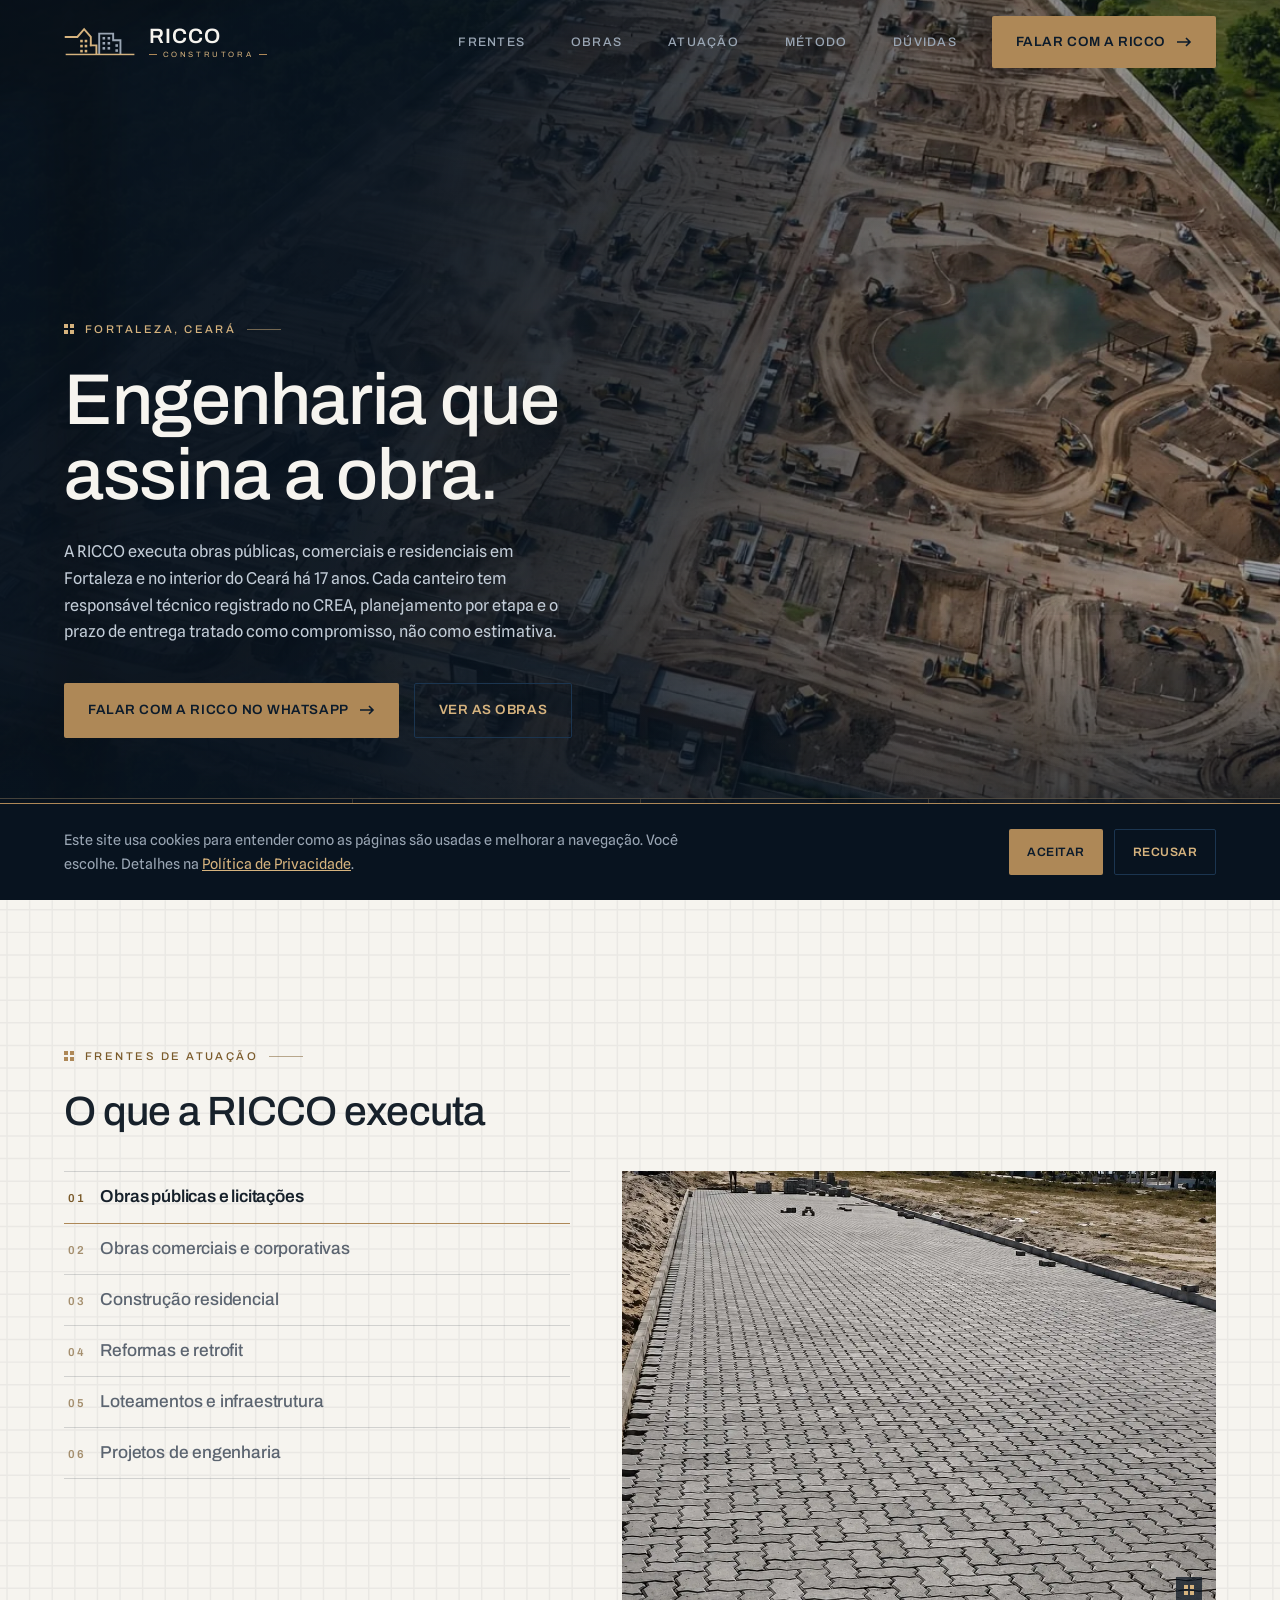
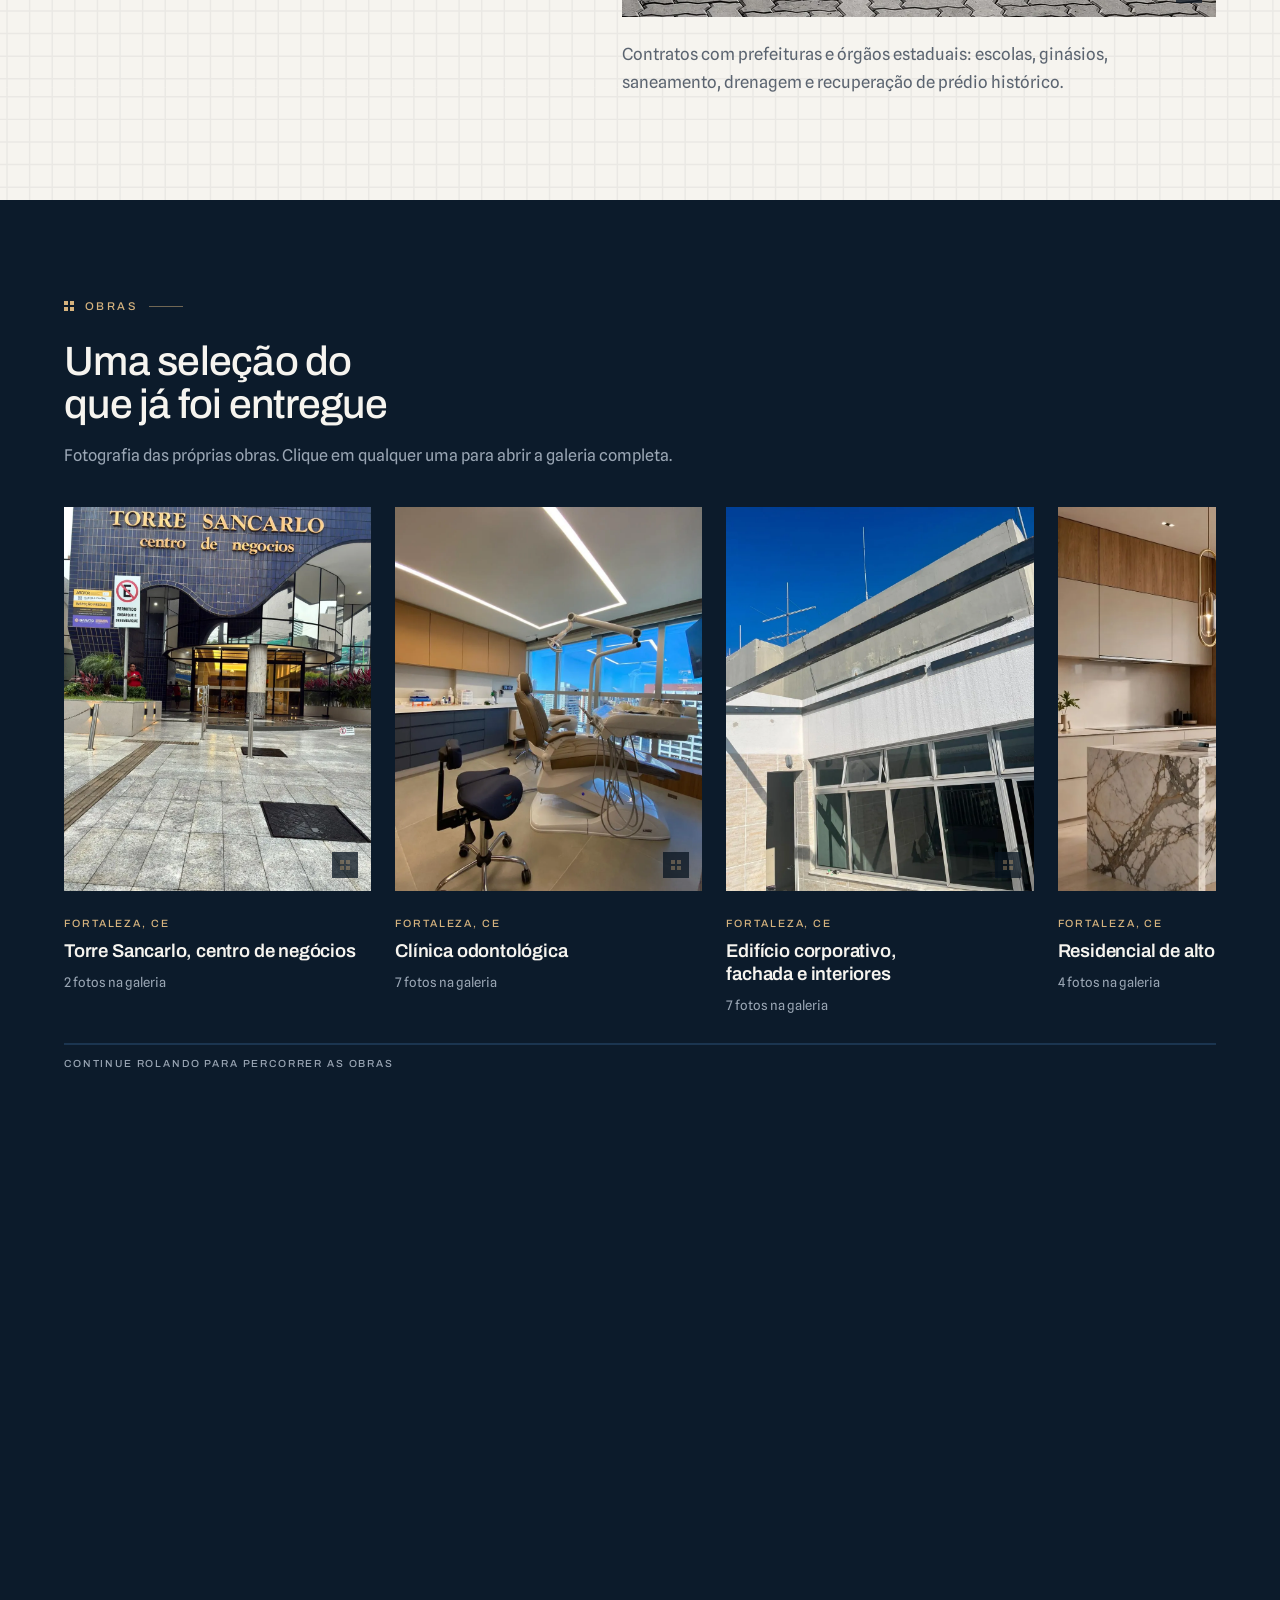
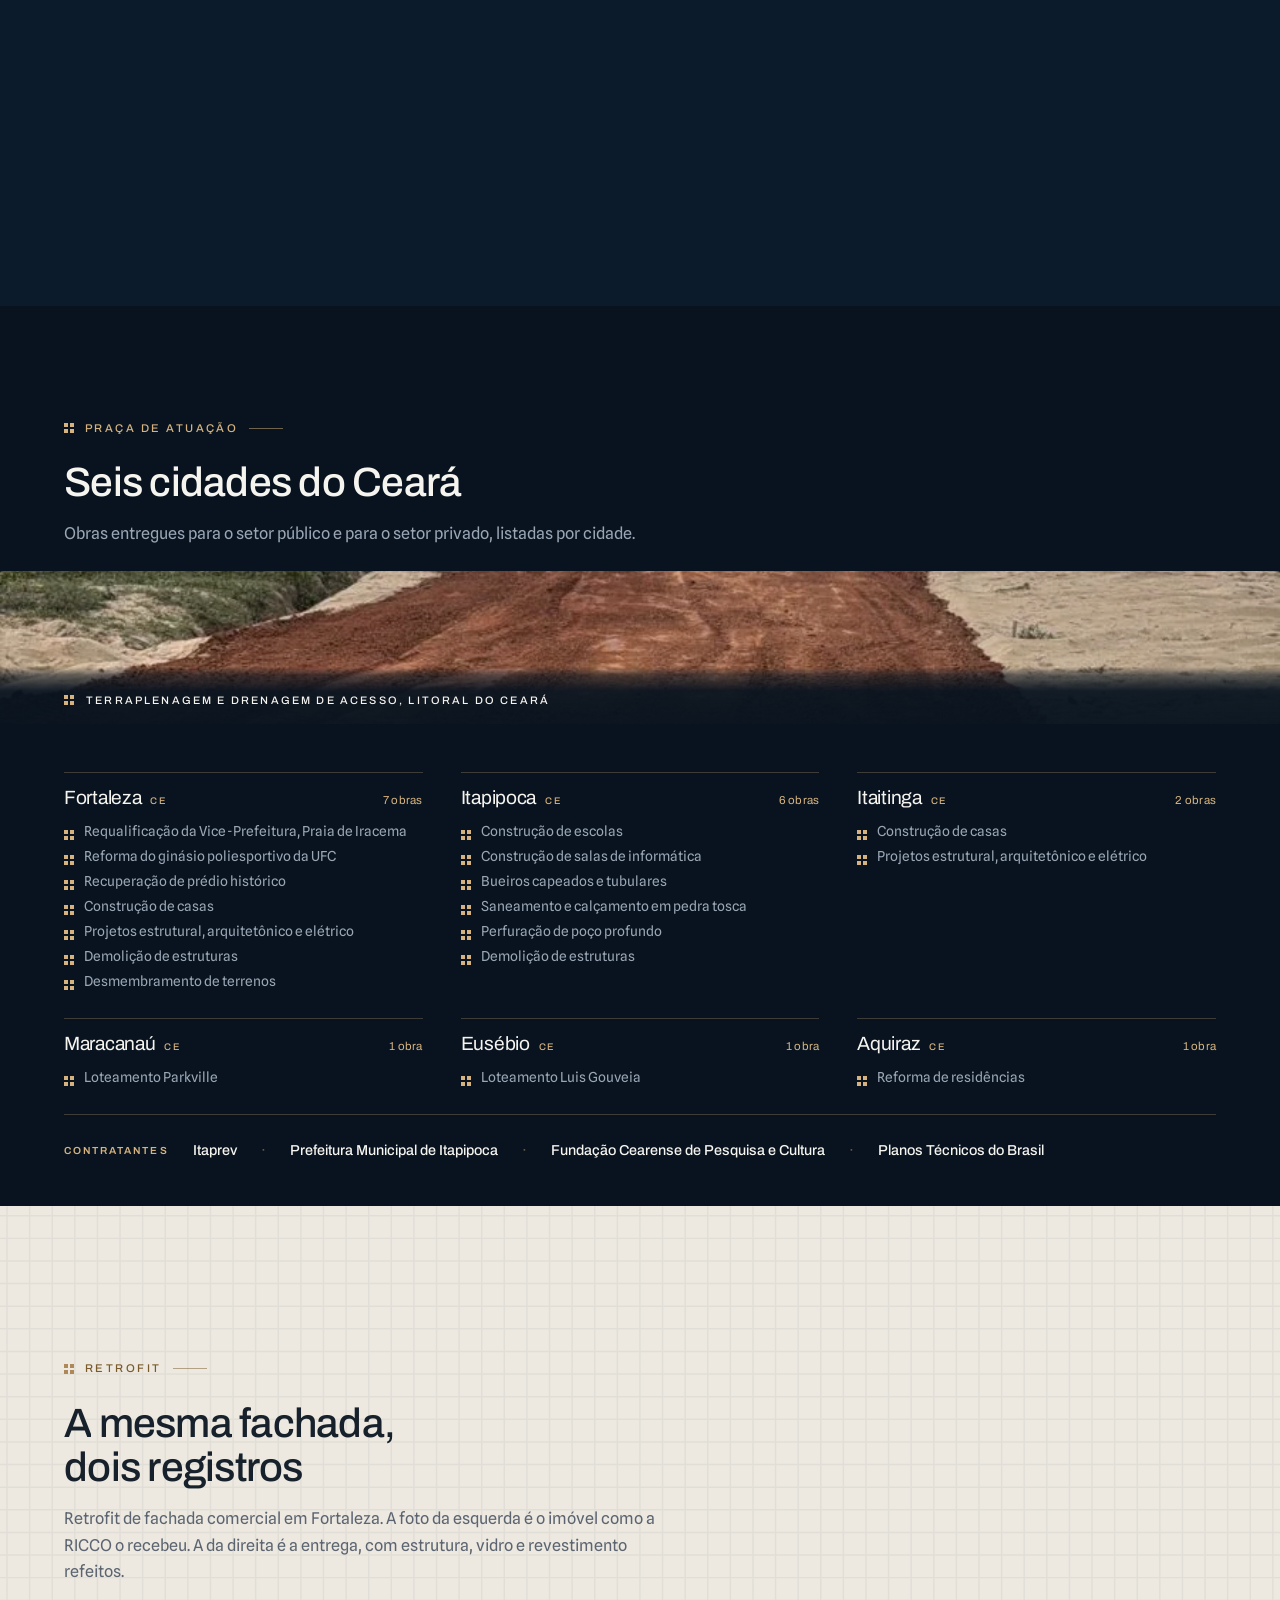
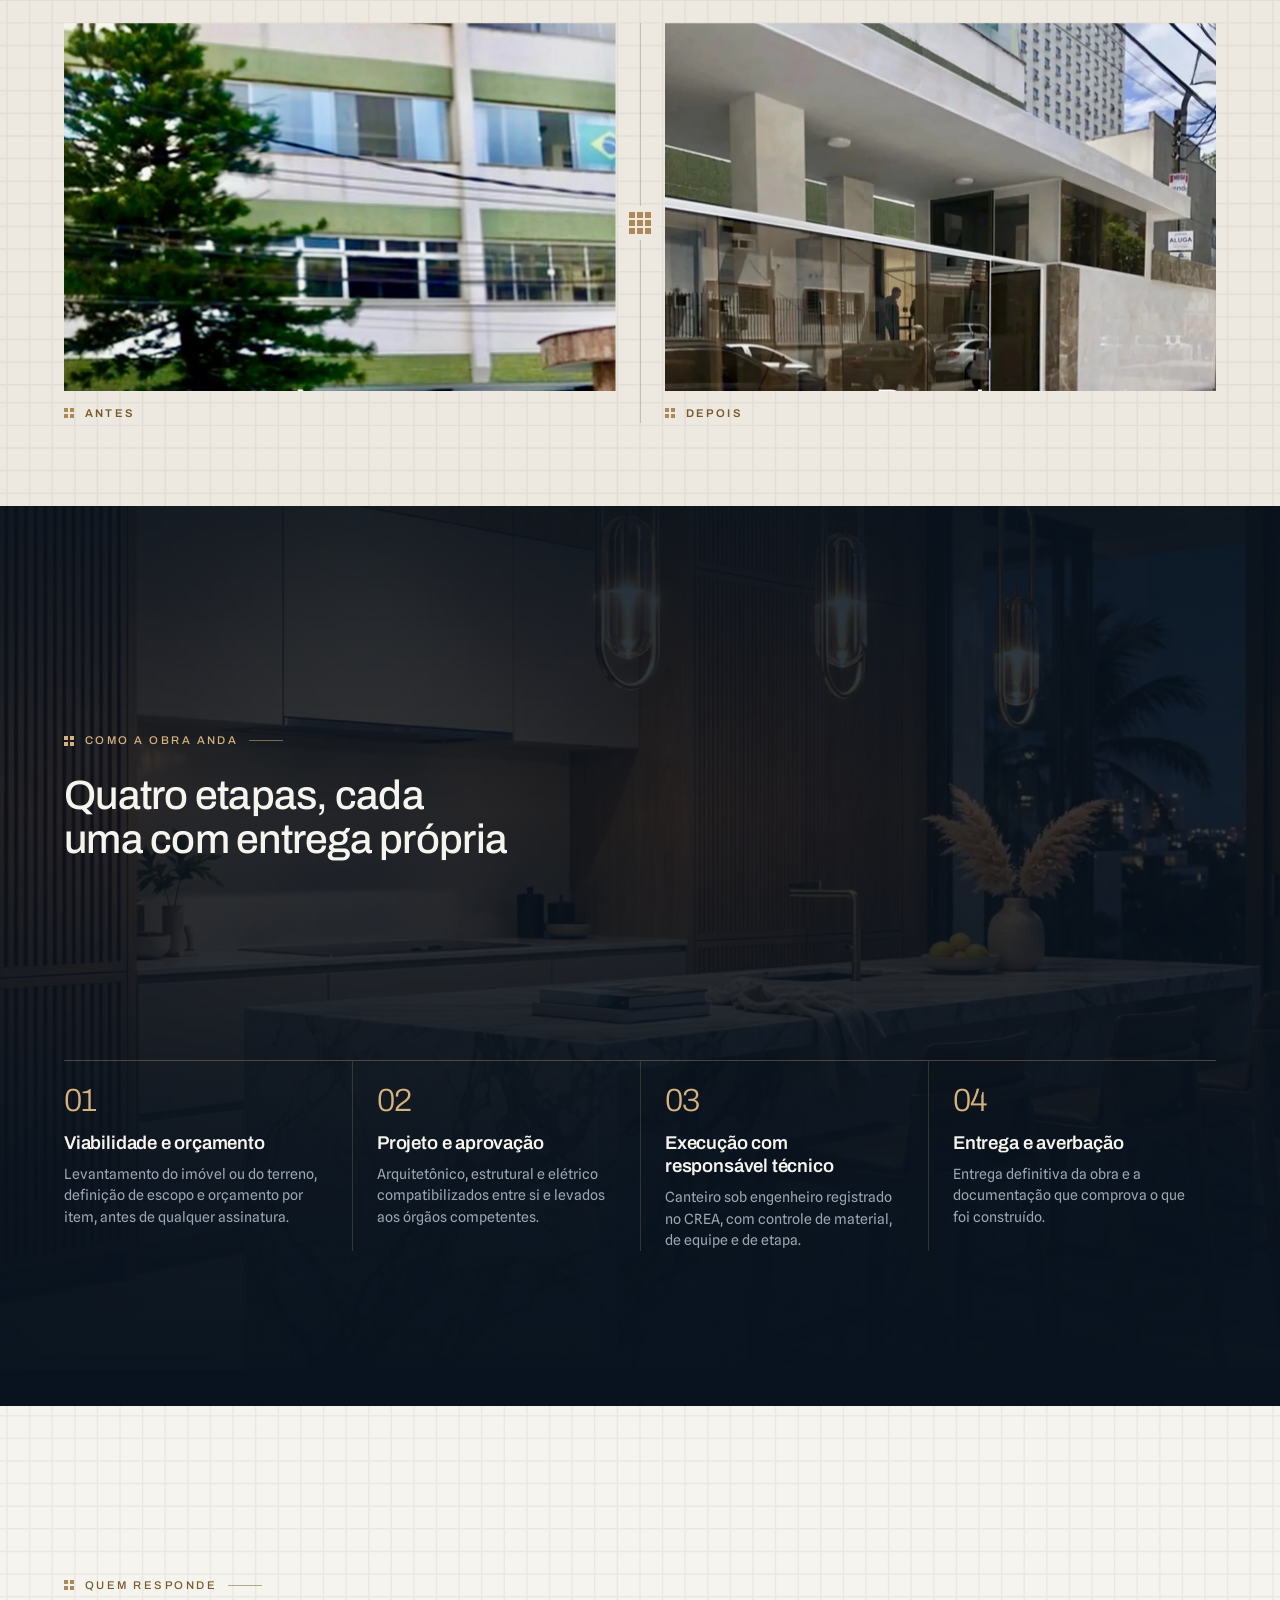
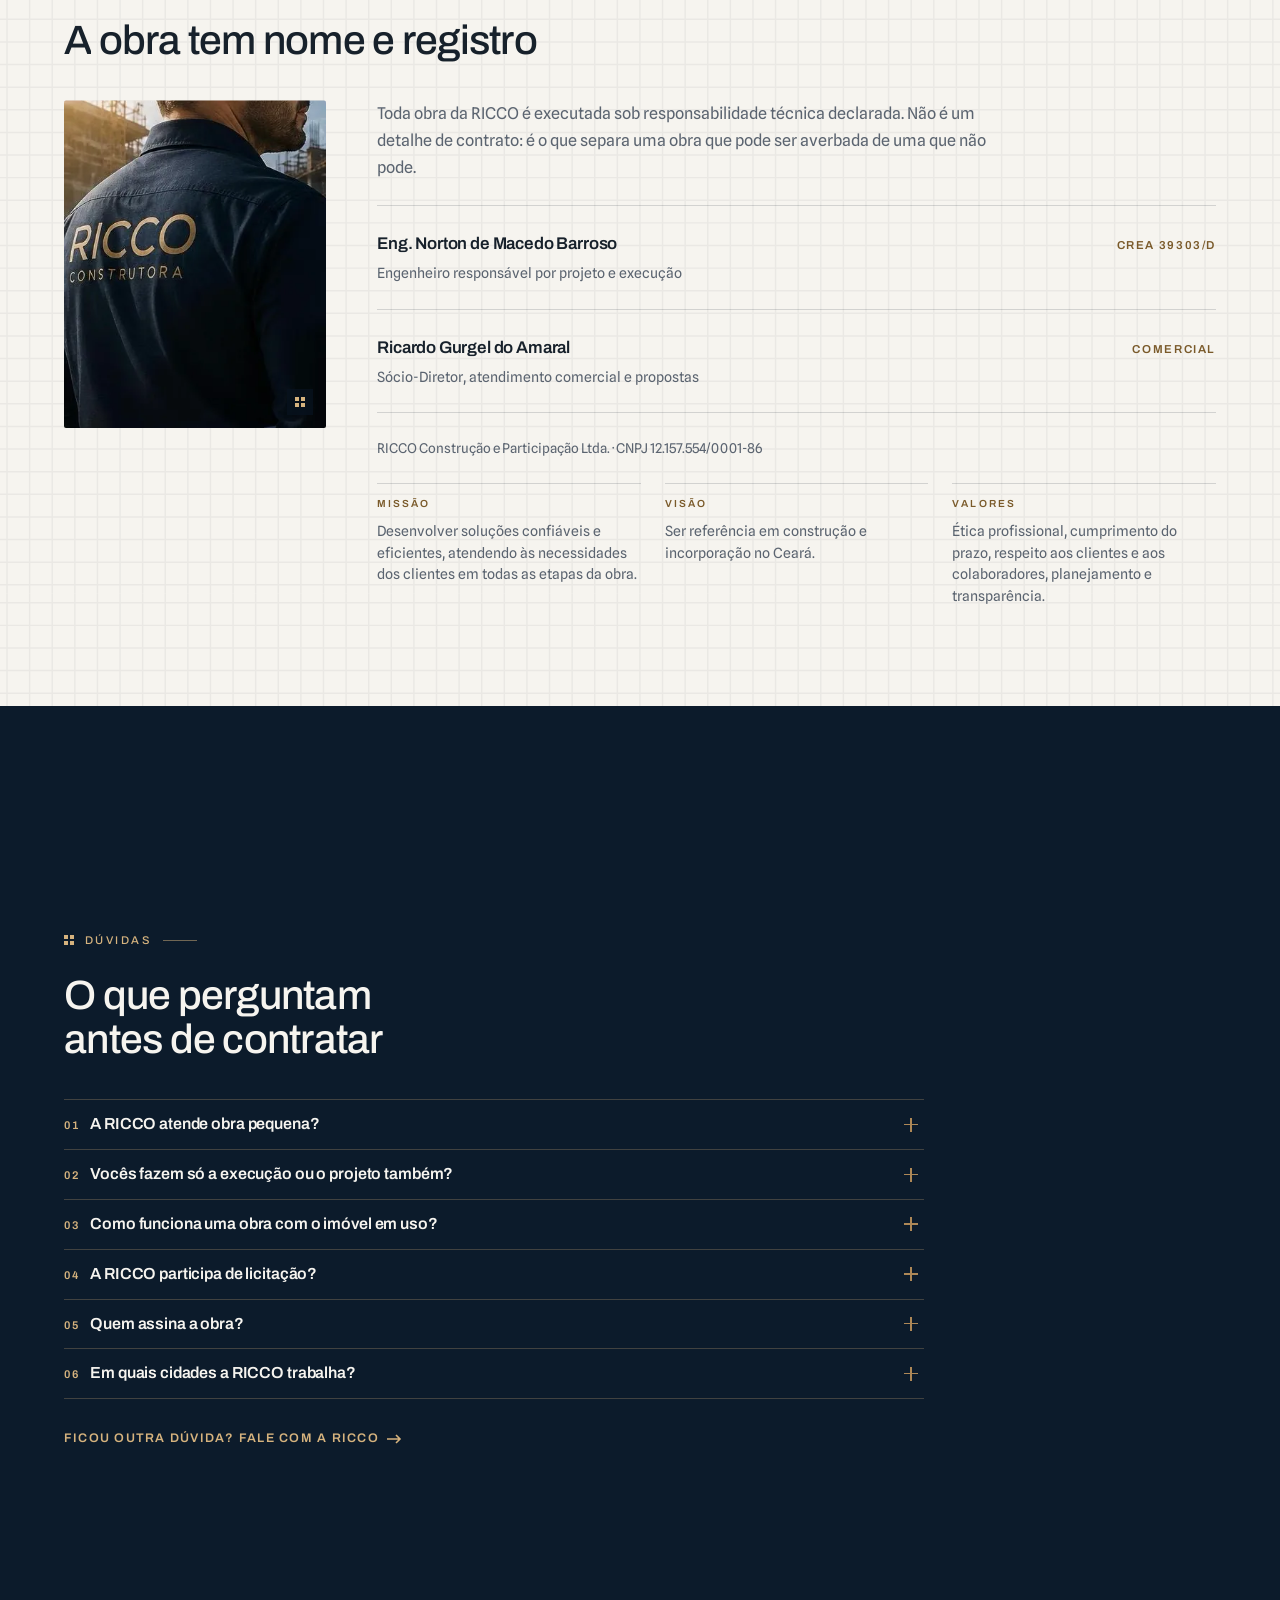
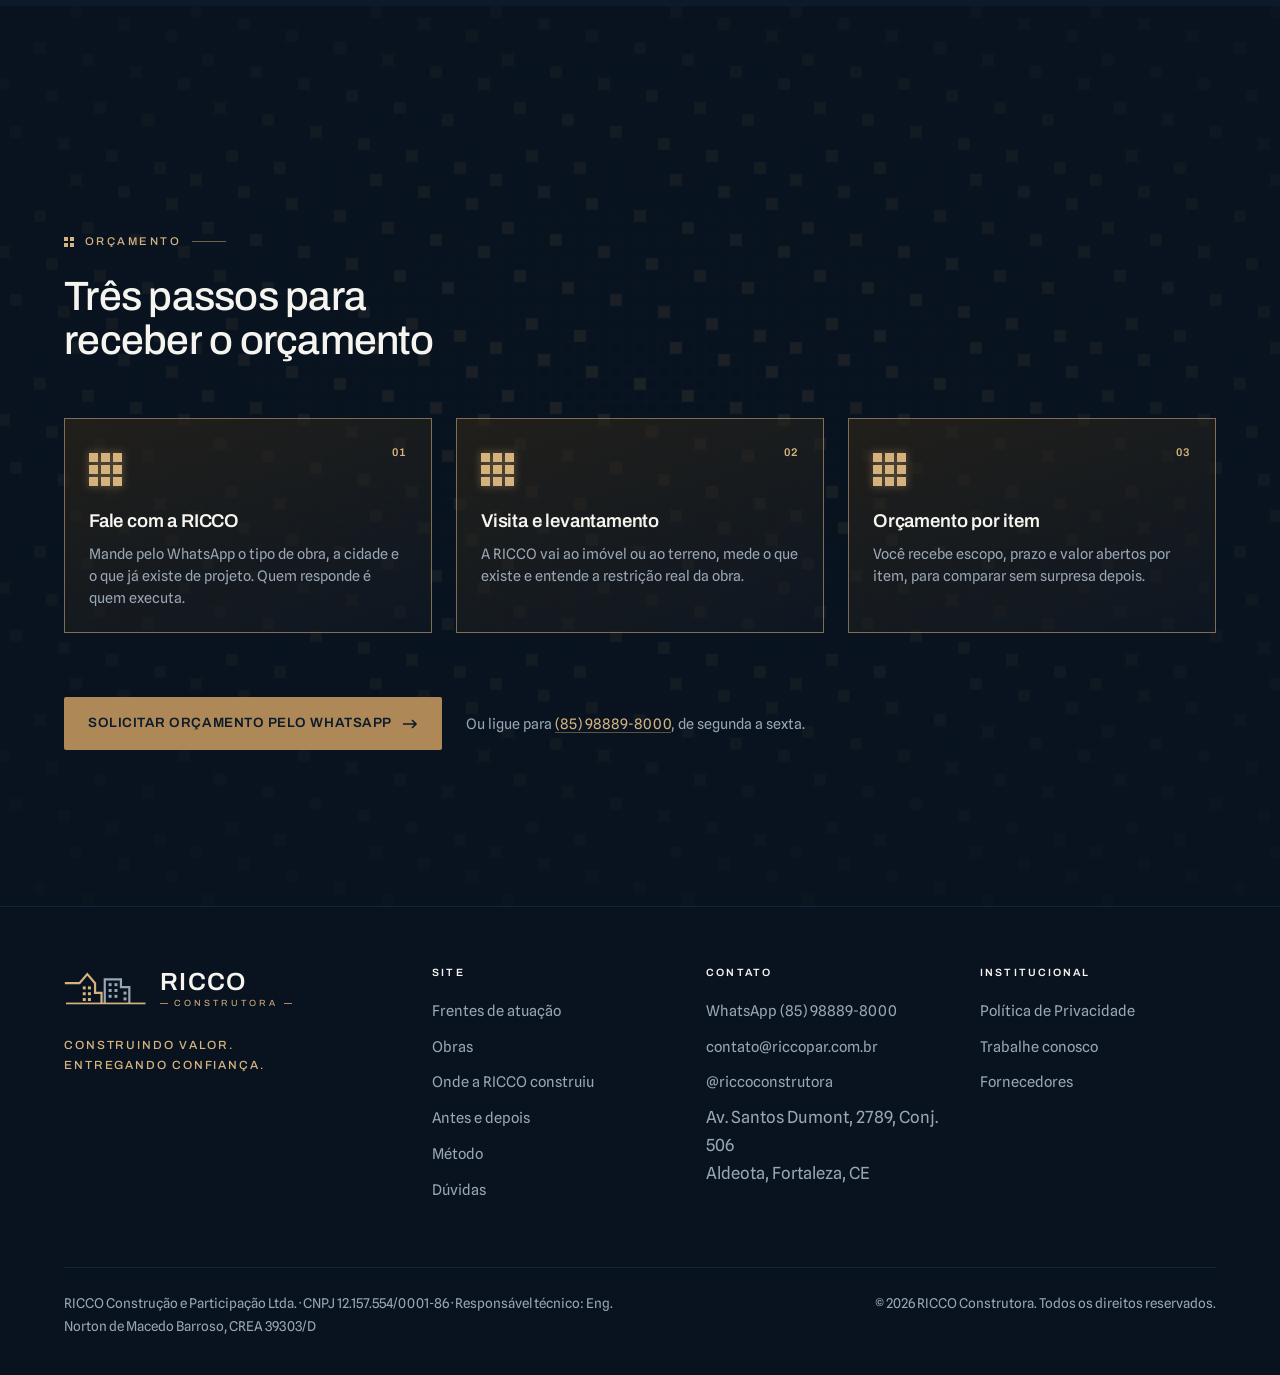
==== commit 216e9a44: "Revisao: hero full-bleed, galeria travada, CTA em janelas e uma tela por secao Cinco pedidos do clie" ====
--- a/deploy-wordpress/public_html/index.html
+++ b/deploy-wordpress/public_html/index.html
@@ -6,21 +6,21 @@
 <title>RICCO Construtora | Engenharia, obras e reformas em Fortaleza, CE</title>
 <meta name="description" content="A RICCO Construtora executa obras públicas, comerciais e residenciais em Fortaleza e no interior do Ceará há 17 anos, com responsável técnico registrado no CREA em cada canteiro.">
 <meta name="author" content="RICCO Construtora">
-<meta name="theme-color" content="#0C1B2B">
+<meta name="theme-color" content="#08131F">
 <link rel="canonical" href="https://riccopar.com.br/">
 <meta property="og:type" content="website">
 <meta property="og:locale" content="pt_BR">
 <meta property="og:site_name" content="RICCO Construtora">
 <meta property="og:title" content="RICCO Construtora | Engenharia, obras e reformas em Fortaleza, CE">
 <meta property="og:description" content="Obras públicas, comerciais e residenciais em Fortaleza e no interior do Ceará. Responsável técnico registrado no CREA em cada canteiro.">
-<meta property="og:image" content="https://riccopar.com.br/assets/img/bands/loteamento.webp">
+<meta property="og:image" content="https://riccopar.com.br/assets/img/hero/hero.webp">
 <meta property="og:url" content="https://riccopar.com.br/">
 
 <link rel="icon" href="assets/logos/favicon.svg" type="image/svg+xml">
 <link rel="preconnect" href="https://fonts.googleapis.com">
 <link rel="preconnect" href="https://fonts.gstatic.com" crossorigin>
 <link href="https://fonts.googleapis.com/css2?family=Archivo:wght@300;400;500;600&family=Spline+Sans:wght@400;500;600&display=swap" rel="stylesheet">
-<link rel="preload" as="image" href="assets/img/hero/tri-1.webp">
+<link rel="preload" as="image" href="assets/img/hero/hero.webp">
 <link rel="stylesheet" href="css/styles.css">
 <script>document.documentElement.setAttribute('data-motion','on')</script>
 
@@ -61,8 +61,7 @@
     <a class="brand" href="#conteudo" aria-label="RICCO Construtora, página inicial">
       <svg viewBox="0 0 128 68" role="img" aria-hidden="true" focusable="false">
         <g fill="none" stroke="#D6B37E" stroke-width="3.4" stroke-linecap="square">
-          <path d="M3 25 H24 L36 11 L48 25 V40"/>
-          <path d="M48 40 H58 V55"/>
+          <path d="M3 25 H24 L36 11 L48 25 V40"/><path d="M48 40 H58 V55"/>
         </g>
         <g fill="#D6B37E">
           <rect x="29" y="30" width="4.6" height="4.6"/><rect x="37" y="30" width="4.6" height="4.6"/>
@@ -89,8 +88,8 @@
     <nav class="nav" aria-label="Navegação principal">
       <ul class="nav-list">
         <li><a href="#frentes"><span class="mj"><i></i><i></i><i></i><i></i></span>Frentes</a></li>
+        <li><a href="#obras"><span class="mj"><i></i><i></i><i></i><i></i></span>Obras</a></li>
         <li><a href="#onde"><span class="mj"><i></i><i></i><i></i><i></i></span>Atuação</a></li>
-        <li><a href="#obras"><span class="mj"><i></i><i></i><i></i><i></i></span>Obras</a></li>
         <li><a href="#metodo"><span class="mj"><i></i><i></i><i></i><i></i></span>Método</a></li>
         <li><a href="#duvidas"><span class="mj"><i></i><i></i><i></i><i></i></span>Dúvidas</a></li>
       </ul>
@@ -109,8 +108,8 @@
 <div class="scrim" aria-hidden="true"></div>
 <nav class="drawer" id="menu-mobile" aria-label="Navegação em telas pequenas">
   <a href="#frentes"><span class="mj"><i></i><i></i><i></i><i></i></span>Frentes de atuação</a>
+  <a href="#obras"><span class="mj"><i></i><i></i><i></i><i></i></span>Obras</a>
   <a href="#onde"><span class="mj"><i></i><i></i><i></i><i></i></span>Onde a RICCO construiu</a>
-  <a href="#obras"><span class="mj"><i></i><i></i><i></i><i></i></span>Obras</a>
   <a href="#retrofit"><span class="mj"><i></i><i></i><i></i><i></i></span>Antes e depois</a>
   <a href="#metodo"><span class="mj"><i></i><i></i><i></i><i></i></span>Método</a>
   <a href="#responsabilidade"><span class="mj"><i></i><i></i><i></i><i></i></span>Responsabilidade técnica</a>
@@ -121,42 +120,34 @@
 <main id="conteudo">
 
   <!-- ================================================================ HERO
-       Tríptico escalonado. O texto fica sobre navy sólido, nunca sobre a
-       foto: o contraste do h1 é 15,82:1 e não depende de véu. -->
+       Foto real full-bleed de fundo. O véu não é um scrim preto uniforme:
+       é um degradê da própria navy, denso do lado do texto, mais duas
+       camadas de luz de janela (_patterns/overlay-luz-de-janelas), que é a
+       mesma ideia da forma assinatura do site. -->
   <section class="hero on-dark" data-bg="dark" aria-labelledby="hero-h">
-    <div class="hero-wrap">
-      <div class="hero-copy">
-        <p class="eyebrow" data-reveal="soft">
-          <span class="mj"><i></i><i></i><i></i><i></i></span>
-          Fortaleza, Ceará
-          <span class="rule"></span>
-        </p>
-        <div data-reveal="soft">
-          <h1 id="hero-h">Engenharia que assina a obra.</h1>
-        </div>
-        <p class="lede" data-reveal>A RICCO executa obras públicas, comerciais e residenciais em Fortaleza e no interior do Ceará há 17 anos. Cada canteiro tem responsável técnico registrado no CREA, planejamento por etapa e o prazo de entrega tratado como compromisso, não como estimativa.</p>
-        <div class="hero-cta" data-reveal>
-          <a class="btn" data-wa-btn="hero" href="https://wa.me/5585988898000">
-            Falar com a RICCO no WhatsApp
-            <svg class="arw" width="15" height="10" viewBox="0 0 15 10" fill="none" aria-hidden="true"><path d="M0 5h13M9 1l4 4-4 4" stroke="currentColor" stroke-width="1.6"/></svg>
-          </a>
-          <a class="btn btn-ghost" href="#obras">Ver as obras</a>
-        </div>
-      </div>
-
-      <div class="hero-art">
-        <figure class="f1" data-reveal="mask">
-          <img src="assets/img/hero/tri-1.webp" width="760" height="1116" alt="Entrada da Torre Sancarlo, centro de negócios executado pela RICCO em Fortaleza, com fachada curva em pastilha azul." fetchpriority="high" decoding="async">
-        </figure>
-        <figure class="f-mob" data-reveal="fig">
-          <img src="assets/img/hero/hero-mobile.webp" width="1100" height="619" alt="Fachada da Torre Sancarlo, centro de negócios executado pela RICCO em Fortaleza." decoding="async">
-        </figure>
-        <figure class="f2" data-reveal="fig">
-          <img src="assets/img/hero/tri-2.webp" width="760" height="570" alt="Cozinha residencial de alto padrão entregue pela RICCO, com ilha em mármore, marcenaria ripada e vista para a cidade." loading="lazy" decoding="async">
-        </figure>
-        <figure class="f3" data-reveal="fig">
-          <img src="assets/img/hero/tri-3.webp" width="760" height="570" alt="Canteiro em execução com escada helicoidal em concreto e equipe da RICCO em serviço de limpeza de obra." loading="lazy" decoding="async">
-        </figure>
+    <div class="hero-bg" data-parallax aria-hidden="true">
+      <img src="assets/img/hero/hero.webp" width="1920" height="1080" alt="" fetchpriority="high" decoding="async">
+    </div>
+    <div class="hero-veil" aria-hidden="true"></div>
+    <div class="hero-light" aria-hidden="true"></div>
+    <div class="hero-light2" aria-hidden="true"></div>
+
+    <div class="container hero-inner">
+      <p class="eyebrow" data-reveal="soft">
+        <span class="mj"><i></i><i></i><i></i><i></i></span>
+        Fortaleza, Ceará
+        <span class="rule"></span>
+      </p>
+      <div data-reveal="soft">
+        <h1 id="hero-h">Engenharia que assina a obra.</h1>
+      </div>
+      <p class="lede" data-reveal>A RICCO executa obras públicas, comerciais e residenciais em Fortaleza e no interior do Ceará há 17 anos. Cada canteiro tem responsável técnico registrado no CREA, planejamento por etapa e o prazo de entrega tratado como compromisso, não como estimativa.</p>
+      <div class="hero-cta" data-reveal>
+        <a class="btn" data-wa-btn="hero" href="https://wa.me/5585988898000">
+          Falar com a RICCO no WhatsApp
+          <svg class="arw" width="15" height="10" viewBox="0 0 15 10" fill="none" aria-hidden="true"><path d="M0 5h13M9 1l4 4-4 4" stroke="currentColor" stroke-width="1.6"/></svg>
+        </a>
+        <a class="btn btn-ghost" href="#obras">Ver as obras</a>
       </div>
     </div>
 
@@ -174,8 +165,10 @@
   </section>
 
   <!-- ==================================================== FRENTES DE ATUAÇÃO
-       Numeral no lugar de ícone de biblioteca, larguras desiguais, sem card. -->
+       Tablist de 6 frentes + foto grande que troca. Uma tela, imagem em
+       destaque, numeral no lugar de ícone de biblioteca. -->
   <section class="chapter paper" id="frentes" aria-labelledby="frentes-h">
+    <span class="grid-tex" aria-hidden="true"></span>
     <div class="container">
       <div class="sec-head">
         <p class="eyebrow" data-reveal="soft">
@@ -184,69 +177,196 @@
           <span class="rule"></span>
         </p>
         <div data-reveal="soft"><h2 id="frentes-h">O que a RICCO executa</h2></div>
-        <p class="lede" data-reveal>Quatro frentes de obra e duas de projeto, da licitação pública à reforma de alto padrão.</p>
-      </div>
-
-      <div class="frentes-grid">
-        <article class="frente" data-reveal>
-          <span class="grow" aria-hidden="true"></span>
-          <span class="frente-num">01</span>
-          <h3>Obras públicas e licitações</h3>
-          <p>Contratos com prefeituras e órgãos estaduais: escolas, ginásios, saneamento, drenagem e recuperação de prédio histórico.</p>
-        </article>
-        <article class="frente" data-reveal>
-          <span class="grow" aria-hidden="true"></span>
-          <span class="frente-num">02</span>
-          <h3>Obras comerciais e corporativas</h3>
-          <p>Centros de negócios, clínicas, escritórios e espaços gastronômicos executados com a operação do cliente em funcionamento.</p>
-        </article>
-        <article class="frente" data-reveal>
-          <span class="grow" aria-hidden="true"></span>
-          <span class="frente-num">03</span>
-          <h3>Construção residencial</h3>
-          <p>Casas e unidades entregues da fundação ao acabamento, com equipe própria em canteiro.</p>
-        </article>
-        <article class="frente" data-reveal>
-          <span class="grow" aria-hidden="true"></span>
-          <span class="frente-num">04</span>
-          <h3>Reformas e retrofit</h3>
-          <p>Modernização de fachada, estrutura e instalações prediais, inclusive com o imóvel em uso.</p>
-        </article>
-        <article class="frente" data-reveal>
-          <span class="grow" aria-hidden="true"></span>
-          <span class="frente-num">05</span>
-          <h3>Loteamentos e infraestrutura</h3>
-          <p>Terraplenagem, pavimentação, drenagem, poço profundo e desmembramento de terreno.</p>
-        </article>
-        <article class="frente" data-reveal>
-          <span class="grow" aria-hidden="true"></span>
-          <span class="frente-num">06</span>
-          <h3>Projetos de engenharia</h3>
-          <p>Projeto arquitetônico, estrutural e elétrico compatibilizados e levados à aprovação.</p>
-        </article>
-      </div>
-    </div>
-  </section>
-
-  <!-- FAIXA 1 -->
-  <section class="band" data-parallax aria-label="Loteamento em implantação executado pela RICCO">
-    <div class="band-media" aria-hidden="true">
-      <img src="assets/img/bands/loteamento.webp" width="1600" height="685" alt="" loading="lazy" decoding="async">
-    </div>
-    <div class="band-inner">
-      <div class="container band-cap">
-        <p class="txt" data-reveal="soft">
-          <span class="mj"><i></i><i></i><i></i><i></i></span>
-          Loteamento em implantação, Região Metropolitana de Fortaleza
-        </p>
+      </div>
+
+      <div class="frentes">
+        <ul class="frentes-list" role="tablist" aria-label="Frentes de atuação" data-reveal>
+          <li role="presentation">
+            <button class="fr-btn" type="button" role="tab" aria-selected="true" aria-controls="fr-panel">
+              <span class="bar" aria-hidden="true"></span>
+              <span class="num">01</span><span class="ttl">Obras públicas e licitações</span>
+            </button>
+          </li>
+          <li role="presentation">
+            <button class="fr-btn" type="button" role="tab" aria-selected="false" aria-controls="fr-panel">
+              <span class="bar" aria-hidden="true"></span>
+              <span class="num">02</span><span class="ttl">Obras comerciais e corporativas</span>
+            </button>
+          </li>
+          <li role="presentation">
+            <button class="fr-btn" type="button" role="tab" aria-selected="false" aria-controls="fr-panel">
+              <span class="bar" aria-hidden="true"></span>
+              <span class="num">03</span><span class="ttl">Construção residencial</span>
+            </button>
+          </li>
+          <li role="presentation">
+            <button class="fr-btn" type="button" role="tab" aria-selected="false" aria-controls="fr-panel">
+              <span class="bar" aria-hidden="true"></span>
+              <span class="num">04</span><span class="ttl">Reformas e retrofit</span>
+            </button>
+          </li>
+          <li role="presentation">
+            <button class="fr-btn" type="button" role="tab" aria-selected="false" aria-controls="fr-panel">
+              <span class="bar" aria-hidden="true"></span>
+              <span class="num">05</span><span class="ttl">Loteamentos e infraestrutura</span>
+            </button>
+          </li>
+          <li role="presentation">
+            <button class="fr-btn" type="button" role="tab" aria-selected="false" aria-controls="fr-panel">
+              <span class="bar" aria-hidden="true"></span>
+              <span class="num">06</span><span class="ttl">Projetos de engenharia</span>
+            </button>
+          </li>
+        </ul>
+
+        <div class="frentes-panel" id="fr-panel" role="tabpanel" data-reveal="fig">
+          <div class="fr-fig">
+            <img src="assets/img/frentes/01-publicas.webp" width="1120" height="840" alt="Via com calçamento em pedra executado pela RICCO em obra de saneamento no interior do Ceará." decoding="async">
+            <img src="assets/img/frentes/02-comerciais.webp" width="1120" height="840" alt="Entrada da Torre Sancarlo, centro de negócios em Fortaleza, com fachada curva em pastilha azul." loading="lazy" decoding="async">
+            <img src="assets/img/frentes/03-residencial.webp" width="1120" height="840" alt="Residência entregue pela RICCO, com telhado cerâmico, esquadrias e passeio concluídos." loading="lazy" decoding="async">
+            <img src="assets/img/frentes/04-retrofit.webp" width="1120" height="840" alt="Fachada comercial depois do retrofit, com vitrine em vidro temperado e base em mármore." loading="lazy" decoding="async">
+            <img src="assets/img/frentes/05-loteamentos.webp" width="1120" height="840" alt="Portaria de loteamento entregue pela RICCO ao anoitecer, com marquise em concreto e pavimentação intertravada." loading="lazy" decoding="async">
+            <img src="assets/img/frentes/06-projetos.webp" width="1120" height="840" alt="Profissional da RICCO de uniforme e capacete, com o projeto sob o braço, em visita a canteiro." loading="lazy" decoding="async">
+            <span class="corner mj" aria-hidden="true"><i></i><i></i><i></i><i></i></span>
+          </div>
+          <div class="fr-cap">
+            <p>Contratos com prefeituras e órgãos estaduais: escolas, ginásios, saneamento, drenagem e recuperação de prédio histórico.</p>
+            <p>Centros de negócios, clínicas, escritórios e espaços gastronômicos executados com a operação do cliente em funcionamento.</p>
+            <p>Casas e unidades entregues da fundação ao acabamento, com equipe própria em canteiro.</p>
+            <p>Modernização de fachada, estrutura e instalações prediais, inclusive com o imóvel em uso.</p>
+            <p>Terraplenagem, pavimentação, drenagem, poço profundo e desmembramento de terreno.</p>
+            <p>Projeto arquitetônico, estrutural e elétrico compatibilizados e levados à aprovação.</p>
+          </div>
+        </div>
+      </div>
+    </div>
+  </section>
+
+  <!-- ============================================================== OBRAS
+       Cena travada no scroll: a trilha horizontal anda com o progresso da
+       rolagem, então seis obras grandes cabem em uma tela. Abaixo de 900px
+       a marcação volta ao fluxo e vira grade 2/1. -->
+  <section class="gal-scene on-dark" id="obras" data-bg="dark" aria-labelledby="obras-h">
+    <div class="gal-sticky">
+      <div class="container">
+        <div class="sec-head">
+          <p class="eyebrow" data-reveal="soft">
+            <span class="mj"><i></i><i></i><i></i><i></i></span>
+            Obras
+            <span class="rule"></span>
+          </p>
+          <div data-reveal="soft"><h2 id="obras-h">Uma seleção do que já foi entregue</h2></div>
+          <p class="lede" data-reveal>Fotografia das próprias obras. Clique em qualquer uma para abrir a galeria completa.</p>
+        </div>
+      </div>
+
+      <div class="container">
+        <div class="gal-viewport">
+          <div class="gal-track">
+
+            <button class="obra" type="button" data-reveal="fig"
+              data-title="Torre Sancarlo, centro de negócios"
+              data-gallery="assets/img/portfolio/torre-sancarlo/01.webp|assets/img/portfolio/torre-sancarlo/02.webp">
+              <figure>
+                <img src="assets/img/portfolio/torre-sancarlo/capa.webp" width="960" height="1200" alt="Entrada da Torre Sancarlo, com fachada curva em pastilha azul e piso em granito." loading="lazy" decoding="async">
+                <span class="corner mj" aria-hidden="true"><i></i><i></i><i></i><i></i></span>
+              </figure>
+              <div class="obra-body">
+                <span class="bar" aria-hidden="true"></span>
+                <span class="obra-over">Fortaleza, CE</span>
+                <h3>Torre Sancarlo, centro de negócios</h3>
+                <span class="obra-count">2 fotos na galeria</span>
+              </div>
+            </button>
+
+            <button class="obra" type="button" data-reveal="fig"
+              data-title="Clínica odontológica"
+              data-gallery="assets/img/portfolio/clinica-odontologica/01.webp|assets/img/portfolio/clinica-odontologica/02.webp|assets/img/portfolio/clinica-odontologica/03.webp|assets/img/portfolio/clinica-odontologica/04.webp|assets/img/portfolio/clinica-odontologica/05.webp|assets/img/portfolio/clinica-odontologica/06.webp|assets/img/portfolio/clinica-odontologica/07.webp">
+              <figure>
+                <img src="assets/img/portfolio/clinica-odontologica/capa.webp" width="960" height="1200" alt="Consultório odontológico entregue pela RICCO, com marcenaria sob medida, iluminação linear e vista para o mar." loading="lazy" decoding="async">
+                <span class="corner mj" aria-hidden="true"><i></i><i></i><i></i><i></i></span>
+              </figure>
+              <div class="obra-body">
+                <span class="bar" aria-hidden="true"></span>
+                <span class="obra-over">Fortaleza, CE</span>
+                <h3>Clínica odontológica</h3>
+                <span class="obra-count">7 fotos na galeria</span>
+              </div>
+            </button>
+
+            <button class="obra" type="button" data-reveal="fig"
+              data-title="Edifício corporativo, fachada e interiores"
+              data-gallery="assets/img/portfolio/edificio-corporativo/01.webp|assets/img/portfolio/edificio-corporativo/02.webp|assets/img/portfolio/edificio-corporativo/03.webp|assets/img/portfolio/edificio-corporativo/04.webp|assets/img/portfolio/edificio-corporativo/05.webp|assets/img/portfolio/edificio-corporativo/06.webp|assets/img/portfolio/edificio-corporativo/07.webp">
+              <figure>
+                <img src="assets/img/portfolio/edificio-corporativo/capa.webp" width="960" height="1200" alt="Fachada de edifício corporativo com brises horizontais e caixilharia em alumínio, executada pela RICCO." loading="lazy" decoding="async">
+                <span class="corner mj" aria-hidden="true"><i></i><i></i><i></i><i></i></span>
+              </figure>
+              <div class="obra-body">
+                <span class="bar" aria-hidden="true"></span>
+                <span class="obra-over">Fortaleza, CE</span>
+                <h3>Edifício corporativo, fachada e interiores</h3>
+                <span class="obra-count">7 fotos na galeria</span>
+              </div>
+            </button>
+
+            <button class="obra" type="button" data-reveal="fig"
+              data-title="Residencial de alto padrão"
+              data-gallery="assets/img/portfolio/residencial-alto-padrao/01.webp|assets/img/portfolio/residencial-alto-padrao/02.webp|assets/img/portfolio/residencial-alto-padrao/03.webp|assets/img/portfolio/residencial-alto-padrao/04.webp">
+              <figure>
+                <img src="assets/img/portfolio/residencial-alto-padrao/capa.webp" width="853" height="1067" alt="Cozinha residencial de alto padrão com ilha em mármore, banquetas de madeira e pendentes sobre a bancada." loading="lazy" decoding="async">
+                <span class="corner mj" aria-hidden="true"><i></i><i></i><i></i><i></i></span>
+              </figure>
+              <div class="obra-body">
+                <span class="bar" aria-hidden="true"></span>
+                <span class="obra-over">Fortaleza, CE</span>
+                <h3>Residencial de alto padrão</h3>
+                <span class="obra-count">4 fotos na galeria</span>
+              </div>
+            </button>
+
+            <button class="obra" type="button" data-reveal="fig"
+              data-title="Espaços gastronômicos"
+              data-gallery="assets/img/portfolio/espacos-gastronomicos/01.webp|assets/img/portfolio/espacos-gastronomicos/02.webp|assets/img/portfolio/espacos-gastronomicos/03.webp">
+              <figure>
+                <img src="assets/img/portfolio/espacos-gastronomicos/capa.webp" width="923" height="1154" alt="Área externa de restaurante com piso em tijolo aparente, luminárias decorativas suspensas e paisagismo." loading="lazy" decoding="async">
+                <span class="corner mj" aria-hidden="true"><i></i><i></i><i></i><i></i></span>
+              </figure>
+              <div class="obra-body">
+                <span class="bar" aria-hidden="true"></span>
+                <span class="obra-over">Fortaleza, CE</span>
+                <h3>Espaços gastronômicos</h3>
+                <span class="obra-count">3 fotos na galeria</span>
+              </div>
+            </button>
+
+            <button class="obra" type="button" data-reveal="fig"
+              data-title="Residências entregues"
+              data-gallery="assets/img/portfolio/residencias-entregues/01.webp|assets/img/portfolio/residencias-entregues/02.webp|assets/img/portfolio/residencias-entregues/03.webp|assets/img/portfolio/residencias-entregues/04.webp">
+              <figure>
+                <img src="assets/img/portfolio/residencias-entregues/capa.webp" width="992" height="1240" alt="Fachada de residência entregue pela RICCO, com passeio em concreto, grama e esquadrias brancas." loading="lazy" decoding="async">
+                <span class="corner mj" aria-hidden="true"><i></i><i></i><i></i><i></i></span>
+              </figure>
+              <div class="obra-body">
+                <span class="bar" aria-hidden="true"></span>
+                <span class="obra-over">Fortaleza e Itaitinga, CE</span>
+                <h3>Residências entregues</h3>
+                <span class="obra-count">4 fotos na galeria</span>
+              </div>
+            </button>
+
+          </div>
+        </div>
+        <div class="gal-rule" aria-hidden="true"><i></i></div>
+        <p class="gal-hint" aria-hidden="true">Continue rolando para percorrer as obras</p>
       </div>
     </div>
   </section>
 
   <!-- ====================================================== ONDE CONSTRUIU
-       Prova de volume 100% tipográfica: o histórico real da empresa, por
-       cidade, no lugar de um número de obras que o material não confirma. -->
-  <section class="chapter dark on-dark" id="onde" aria-labelledby="onde-h">
+       Prova de volume tipográfica sobre foto de obra: o histórico real da
+       empresa, por cidade, no lugar de um número de obras que o material
+       não confirma. -->
+  <section class="chapter deep cidades-sec on-dark" id="onde" data-bg="dark" aria-labelledby="onde-h">
     <div class="container">
       <div class="sec-head">
         <p class="eyebrow" data-reveal="soft">
@@ -257,10 +377,28 @@
         <div data-reveal="soft"><h2 id="onde-h">Seis cidades do Ceará</h2></div>
         <p class="lede" data-reveal>Obras entregues para o setor público e para o setor privado, listadas por cidade.</p>
       </div>
-
-      <div class="cidades">
+    </div>
+
+    <!-- Faixa de foto visível: obra de infraestrutura à beira-mar -->
+    <div class="cid-band" data-reveal="mask">
+      <div class="media" data-parallax>
+        <img src="assets/img/bands/cidades.webp" width="900" height="250" alt="Terraplenagem de acesso executada pela RICCO à beira-mar, com a via já conformada e a praia ao fundo." loading="lazy" decoding="async">
+      </div>
+      <span class="luz" aria-hidden="true"></span>
+      <div class="cap">
+        <div class="container">
+          <p class="txt">
+            <span class="mj"><i></i><i></i><i></i><i></i></span>
+            Terraplenagem e drenagem de acesso, litoral do Ceará
+          </p>
+        </div>
+      </div>
+    </div>
+
+    <div class="container">
+      <div class="cidades-grid">
         <article class="cidade" data-reveal>
-          <h3>Fortaleza <span class="uf">CE</span></h3>
+          <h3>Fortaleza <span class="uf">CE</span> <span class="qt">7 obras</span></h3>
           <ul>
             <li><span class="mj"><i></i><i></i><i></i><i></i></span>Requalificação da Vice-Prefeitura, Praia de Iracema</li>
             <li><span class="mj"><i></i><i></i><i></i><i></i></span>Reforma do ginásio poliesportivo da UFC</li>
@@ -272,7 +410,7 @@
           </ul>
         </article>
         <article class="cidade" data-reveal>
-          <h3>Itapipoca <span class="uf">CE</span></h3>
+          <h3>Itapipoca <span class="uf">CE</span> <span class="qt">6 obras</span></h3>
           <ul>
             <li><span class="mj"><i></i><i></i><i></i><i></i></span>Construção de escolas</li>
             <li><span class="mj"><i></i><i></i><i></i><i></i></span>Construção de salas de informática</li>
@@ -283,154 +421,44 @@
           </ul>
         </article>
         <article class="cidade" data-reveal>
-          <h3>Maracanaú <span class="uf">CE</span></h3>
-          <ul><li><span class="mj"><i></i><i></i><i></i><i></i></span>Loteamento Parkville</li></ul>
-        </article>
-        <article class="cidade" data-reveal>
-          <h3>Eusébio <span class="uf">CE</span></h3>
-          <ul><li><span class="mj"><i></i><i></i><i></i><i></i></span>Loteamento Luis Gouveia</li></ul>
-        </article>
-        <article class="cidade" data-reveal>
-          <h3>Aquiraz <span class="uf">CE</span></h3>
-          <ul><li><span class="mj"><i></i><i></i><i></i><i></i></span>Reforma de residências</li></ul>
-        </article>
-        <article class="cidade" data-reveal>
-          <h3>Itaitinga <span class="uf">CE</span></h3>
+          <h3>Itaitinga <span class="uf">CE</span> <span class="qt">2 obras</span></h3>
           <ul>
             <li><span class="mj"><i></i><i></i><i></i><i></i></span>Construção de casas</li>
             <li><span class="mj"><i></i><i></i><i></i><i></i></span>Projetos estrutural, arquitetônico e elétrico</li>
           </ul>
         </article>
-      </div>
-    </div>
-  </section>
-
-  <!-- ============================================================== OBRAS -->
-  <section class="chapter paper" id="obras" aria-labelledby="obras-h">
-    <div class="container">
-      <div class="sec-head">
-        <p class="eyebrow" data-reveal="soft">
-          <span class="mj"><i></i><i></i><i></i><i></i></span>
-          Obras
-          <span class="rule"></span>
-        </p>
-        <div data-reveal="soft"><h2 id="obras-h">Uma seleção do que já foi entregue</h2></div>
-        <p class="lede" data-reveal>Fotografia das próprias obras. Clique em qualquer uma para abrir a galeria completa.</p>
-      </div>
-
-      <div class="obras-grid">
-        <button class="obra" type="button" data-reveal="fig"
-          data-title="Torre Sancarlo, centro de negócios"
-          data-gallery="assets/img/portfolio/torre-sancarlo/01.webp|assets/img/portfolio/torre-sancarlo/02.webp">
-          <figure>
-            <img src="assets/img/portfolio/torre-sancarlo/capa.webp" width="1000" height="800" alt="Entrada da Torre Sancarlo, com fachada curva em pastilha azul e piso em granito." loading="lazy" decoding="async">
-            <span class="corner mj" aria-hidden="true"><i></i><i></i><i></i><i></i></span>
-          </figure>
-          <div class="obra-body">
-            <span class="grow" aria-hidden="true"></span>
-            <span class="obra-over">Fortaleza, CE</span>
-            <h3>Torre Sancarlo, centro de negócios</h3>
-            <span class="obra-count">2 fotos na galeria</span>
-          </div>
-        </button>
-
-        <button class="obra" type="button" data-reveal="fig"
-          data-title="Clínica odontológica"
-          data-gallery="assets/img/portfolio/clinica-odontologica/01.webp|assets/img/portfolio/clinica-odontologica/02.webp|assets/img/portfolio/clinica-odontologica/03.webp|assets/img/portfolio/clinica-odontologica/04.webp|assets/img/portfolio/clinica-odontologica/05.webp|assets/img/portfolio/clinica-odontologica/06.webp|assets/img/portfolio/clinica-odontologica/07.webp">
-          <figure>
-            <img src="assets/img/portfolio/clinica-odontologica/capa.webp" width="960" height="768" alt="Consultório odontológico entregue pela RICCO, com marcenaria sob medida, iluminação linear e vista para o mar." loading="lazy" decoding="async">
-            <span class="corner mj" aria-hidden="true"><i></i><i></i><i></i><i></i></span>
-          </figure>
-          <div class="obra-body">
-            <span class="grow" aria-hidden="true"></span>
-            <span class="obra-over">Fortaleza, CE</span>
-            <h3>Clínica odontológica</h3>
-            <span class="obra-count">7 fotos na galeria</span>
-          </div>
-        </button>
-
-        <button class="obra" type="button" data-reveal="fig"
-          data-title="Edifício corporativo, fachada e interiores"
-          data-gallery="assets/img/portfolio/edificio-corporativo/01.webp|assets/img/portfolio/edificio-corporativo/02.webp|assets/img/portfolio/edificio-corporativo/03.webp|assets/img/portfolio/edificio-corporativo/04.webp|assets/img/portfolio/edificio-corporativo/05.webp|assets/img/portfolio/edificio-corporativo/06.webp|assets/img/portfolio/edificio-corporativo/07.webp">
-          <figure>
-            <img src="assets/img/portfolio/edificio-corporativo/capa.webp" width="1000" height="800" alt="Fachada de edifício corporativo com brises horizontais e caixilharia em alumínio, executada pela RICCO." loading="lazy" decoding="async">
-            <span class="corner mj" aria-hidden="true"><i></i><i></i><i></i><i></i></span>
-          </figure>
-          <div class="obra-body">
-            <span class="grow" aria-hidden="true"></span>
-            <span class="obra-over">Fortaleza, CE</span>
-            <h3>Edifício corporativo, fachada e interiores</h3>
-            <span class="obra-count">7 fotos na galeria</span>
-          </div>
-        </button>
-
-        <button class="obra" type="button" data-reveal="fig"
-          data-title="Residencial de alto padrão"
-          data-gallery="assets/img/portfolio/residencial-alto-padrao/01.webp|assets/img/portfolio/residencial-alto-padrao/02.webp|assets/img/portfolio/residencial-alto-padrao/03.webp|assets/img/portfolio/residencial-alto-padrao/04.webp">
-          <figure>
-            <img src="assets/img/portfolio/residencial-alto-padrao/capa.webp" width="1000" height="800" alt="Cozinha residencial de alto padrão com ilha em mármore, banquetas de madeira e pendentes sobre a bancada." loading="lazy" decoding="async">
-            <span class="corner mj" aria-hidden="true"><i></i><i></i><i></i><i></i></span>
-          </figure>
-          <div class="obra-body">
-            <span class="grow" aria-hidden="true"></span>
-            <span class="obra-over">Fortaleza, CE</span>
-            <h3>Residencial de alto padrão</h3>
-            <span class="obra-count">4 fotos na galeria</span>
-          </div>
-        </button>
-
-        <button class="obra" type="button" data-reveal="fig"
-          data-title="Espaços gastronômicos"
-          data-gallery="assets/img/portfolio/espacos-gastronomicos/01.webp|assets/img/portfolio/espacos-gastronomicos/02.webp|assets/img/portfolio/espacos-gastronomicos/03.webp">
-          <figure>
-            <img src="assets/img/portfolio/espacos-gastronomicos/capa.webp" width="1000" height="800" alt="Área externa de restaurante com piso em tijolo aparente, luminárias decorativas suspensas e paisagismo." loading="lazy" decoding="async">
-            <span class="corner mj" aria-hidden="true"><i></i><i></i><i></i><i></i></span>
-          </figure>
-          <div class="obra-body">
-            <span class="grow" aria-hidden="true"></span>
-            <span class="obra-over">Fortaleza, CE</span>
-            <h3>Espaços gastronômicos</h3>
-            <span class="obra-count">3 fotos na galeria</span>
-          </div>
-        </button>
-
-        <button class="obra" type="button" data-reveal="fig"
-          data-title="Residências entregues"
-          data-gallery="assets/img/portfolio/residencias-entregues/01.webp|assets/img/portfolio/residencias-entregues/02.webp|assets/img/portfolio/residencias-entregues/03.webp|assets/img/portfolio/residencias-entregues/04.webp">
-          <figure>
-            <img src="assets/img/portfolio/residencias-entregues/capa.webp" width="1000" height="800" alt="Fachada de residência entregue pela RICCO, com passeio em concreto, grama e esquadrias brancas." loading="lazy" decoding="async">
-            <span class="corner mj" aria-hidden="true"><i></i><i></i><i></i><i></i></span>
-          </figure>
-          <div class="obra-body">
-            <span class="grow" aria-hidden="true"></span>
-            <span class="obra-over">Fortaleza e Itaitinga, CE</span>
-            <h3>Residências entregues</h3>
-            <span class="obra-count">4 fotos na galeria</span>
-          </div>
-        </button>
-      </div>
-    </div>
-  </section>
-
-  <!-- FAIXA 2 -->
-  <section class="band" data-parallax aria-label="Canteiro da RICCO em fase de acabamento">
-    <div class="band-media" aria-hidden="true">
-      <img src="assets/img/bands/execucao.webp" width="1200" height="500" alt="" loading="lazy" decoding="async">
-    </div>
-    <div class="band-inner">
-      <div class="container band-cap">
-        <p class="txt" data-reveal="soft">
-          <span class="mj"><i></i><i></i><i></i><i></i></span>
-          Canteiro em fase de acabamento, com escada em concreto já executada
-        </p>
+        <article class="cidade" data-reveal>
+          <h3>Maracanaú <span class="uf">CE</span> <span class="qt">1 obra</span></h3>
+          <ul><li><span class="mj"><i></i><i></i><i></i><i></i></span>Loteamento Parkville</li></ul>
+        </article>
+        <article class="cidade" data-reveal>
+          <h3>Eusébio <span class="uf">CE</span> <span class="qt">1 obra</span></h3>
+          <ul><li><span class="mj"><i></i><i></i><i></i><i></i></span>Loteamento Luis Gouveia</li></ul>
+        </article>
+        <article class="cidade" data-reveal>
+          <h3>Aquiraz <span class="uf">CE</span> <span class="qt">1 obra</span></h3>
+          <ul><li><span class="mj"><i></i><i></i><i></i><i></i></span>Reforma de residências</li></ul>
+        </article>
+      </div>
+
+      <!-- Contratantes como wordmark tipográfico: nenhum dos quatro tem logo
+           autorizado no material, e simular prova social é o oposto do que a
+           RICCO vende. -->
+      <div class="contratantes" data-reveal>
+        <span class="lbl">Contratantes</span>
+        <span>Itaprev</span><span class="sep" aria-hidden="true">·</span>
+        <span>Prefeitura Municipal de Itapipoca</span><span class="sep" aria-hidden="true">·</span>
+        <span>Fundação Cearense de Pesquisa e Cultura</span><span class="sep" aria-hidden="true">·</span>
+        <span>Planos Técnicos do Brasil</span>
       </div>
     </div>
   </section>
 
   <!-- =================================================== ANTES E DEPOIS
-       Par real da MESMA fachada. A peça de criativo do cliente usava um
+       Par real da mesma fachada. A peça de criativo do cliente usava um
        "depois" em render; aqui as duas fotos são do imóvel. -->
   <section class="chapter paper-alt" id="retrofit" aria-labelledby="retrofit-h">
+    <span class="grid-tex" aria-hidden="true"></span>
     <div class="container">
       <div class="sec-head">
         <p class="eyebrow" data-reveal="soft">
@@ -443,23 +471,30 @@
       </div>
 
       <div class="diptico">
-        <figure data-reveal="mask">
-          <div class="ph"><img src="assets/img/split/antes.webp" width="1100" height="734" alt="Fachada antes da obra: alvenaria pintada, muro de pedra portuguesa, arbusto alto e cones na calçada." loading="lazy" decoding="async"></div>
+        <figure data-curtain>
+          <div class="ph"><img src="assets/img/split/antes.webp" width="1200" height="800" alt="Fachada antes da obra: alvenaria pintada, muro de pedra portuguesa, arbusto alto e cones na calçada." loading="lazy" decoding="async"></div>
           <figcaption><span class="mj"><i></i><i></i><i></i><i></i></span>Antes</figcaption>
         </figure>
         <div class="seam" aria-hidden="true">
           <span class="mj mj-3 mj-lg"><i></i><i></i><i></i><i></i><i></i><i></i><i></i><i></i><i></i></span>
         </div>
-        <figure data-reveal="mask">
-          <div class="ph"><img src="assets/img/split/depois.webp" width="1100" height="733" alt="A mesma fachada depois da obra: vitrine em vidro temperado, pilares e base revestidos em mármore e nova calçada." loading="lazy" decoding="async"></div>
+        <figure data-curtain>
+          <div class="ph"><img src="assets/img/split/depois.webp" width="1200" height="800" alt="A mesma fachada depois da obra: vitrine em vidro temperado, pilares e base revestidos em mármore e nova calçada." loading="lazy" decoding="async"></div>
           <figcaption><span class="mj"><i></i><i></i><i></i><i></i></span>Depois</figcaption>
         </figure>
       </div>
     </div>
   </section>
 
-  <!-- ============================================================= MÉTODO -->
-  <section class="chapter dark on-dark" id="metodo" aria-labelledby="metodo-h">
+  <!-- ============================================================= MÉTODO
+       Faixa de quatro etapas assentada sobre a melhor foto de acabamento
+       do acervo. -->
+  <section class="chapter metodo-sec on-dark" id="metodo" data-bg="dark" aria-labelledby="metodo-h">
+    <div class="metodo-bg" data-parallax aria-hidden="true">
+      <img src="assets/img/bands/metodo.webp" width="1700" height="956" alt="" loading="lazy" decoding="async">
+    </div>
+    <div class="metodo-veil" aria-hidden="true"></div>
+
     <div class="container">
       <div class="sec-head">
         <p class="eyebrow" data-reveal="soft">
@@ -497,6 +532,7 @@
 
   <!-- ======================================== RESPONSABILIDADE TÉCNICA -->
   <section class="chapter paper" id="responsabilidade" aria-labelledby="resp-h">
+    <span class="grid-tex" aria-hidden="true"></span>
     <div class="container">
       <div class="sec-head">
         <p class="eyebrow" data-reveal="soft">
@@ -510,6 +546,7 @@
       <div class="resp">
         <figure class="resp-fig" data-reveal="mask">
           <img src="assets/img/split/equipe.webp" width="367" height="458" alt="Profissional da RICCO Construtora de uniforme e capacete, com o projeto sob o braço, em visita a canteiro." loading="lazy" decoding="async">
+          <span class="corner mj" aria-hidden="true"><i></i><i></i><i></i><i></i></span>
         </figure>
 
         <div data-reveal>
@@ -536,52 +573,15 @@
           <ul class="mvv">
             <li><b>Missão</b><p>Desenvolver soluções confiáveis e eficientes, atendendo às necessidades dos clientes em todas as etapas da obra.</p></li>
             <li><b>Visão</b><p>Ser referência em construção e incorporação no Ceará.</p></li>
-            <li><b>Valores</b><p>Ética profissional, cumprimento do prazo de entrega, respeito aos clientes e aos colaboradores, planejamento e transparência em cada etapa.</p></li>
+            <li><b>Valores</b><p>Ética profissional, cumprimento do prazo, respeito aos clientes e aos colaboradores, planejamento e transparência.</p></li>
           </ul>
         </div>
       </div>
     </div>
   </section>
 
-  <!-- FAIXA 3 -->
-  <section class="band" data-parallax aria-label="Interior residencial de alto padrão entregue pela RICCO">
-    <div class="band-media" aria-hidden="true">
-      <img src="assets/img/bands/entrega.webp" width="1600" height="685" alt="" loading="lazy" decoding="async">
-    </div>
-    <div class="band-inner">
-      <div class="container band-cap">
-        <p class="txt" data-reveal="soft">
-          <span class="mj"><i></i><i></i><i></i><i></i></span>
-          Entrega residencial de alto padrão, Fortaleza
-        </p>
-      </div>
-    </div>
-  </section>
-
-  <!-- ====================================================== CONTRATANTES
-       Wordmark tipográfico: nenhum dos quatro tem logo autorizado no
-       material, e simular prova social é o oposto do que a RICCO vende. -->
-  <section class="chapter dark on-dark" id="contratantes" aria-labelledby="contr-h">
-    <div class="container">
-      <div class="sec-head">
-        <p class="eyebrow" data-reveal="soft">
-          <span class="mj"><i></i><i></i><i></i><i></i></span>
-          Contratantes
-          <span class="rule"></span>
-        </p>
-        <div data-reveal="soft"><h2 id="contr-h">Quem já contratou a RICCO</h2></div>
-      </div>
-      <div class="contratantes">
-        <div data-reveal>Itaprev</div>
-        <div data-reveal>Prefeitura Municipal de Itapipoca</div>
-        <div data-reveal>Fundação Cearense de Pesquisa e Cultura</div>
-        <div data-reveal>Planos Técnicos do Brasil Ltda.</div>
-      </div>
-    </div>
-  </section>
-
   <!-- ============================================================ DÚVIDAS -->
-  <section class="chapter paper" id="duvidas" aria-labelledby="duvidas-h">
+  <section class="chapter dark on-dark" id="duvidas" aria-labelledby="duvidas-h">
     <div class="container">
       <div class="sec-head">
         <p class="eyebrow" data-reveal="soft">
@@ -619,7 +619,7 @@
         </details>
       </div>
 
-      <p style="margin-top:var(--s4)" data-reveal>
+      <p style="margin-top:var(--s3)" data-reveal>
         <a class="link-arw" data-wa-btn="duvidas" href="https://wa.me/5585988898000">
           Ficou outra dúvida? Fale com a RICCO
           <svg class="arw" width="15" height="10" viewBox="0 0 15 10" fill="none" aria-hidden="true"><path d="M0 5h13M9 1l4 4-4 4" stroke="currentColor" stroke-width="1.6"/></svg>
@@ -628,44 +628,51 @@
     </div>
   </section>
 
-  <!-- ========================================== CTA FINAL: PAVIMENTOS
-       Três passos como três lajes. A coluna de ouro cresce por elas e o
-       módulo de janela de cada laje acende. Zero formulário. -->
-  <section class="chapter dark on-dark" id="orcamento" aria-labelledby="orc-h">
+  <!-- ================================================ CTA: JANELAS QUE ACENDEM
+       Os três passos são três janelas de uma fachada, sobre o pattern de
+       fachada de janelas acesas (_patterns/background0vector), e cada uma
+       acende em sequência. Zero formulário. -->
+  <section class="chapter janelas-sec on-dark" id="orcamento" data-bg="dark" aria-labelledby="orc-h">
+    <span class="fachada" aria-hidden="true"></span>
+    <span class="fachada-fade" aria-hidden="true"></span>
+
     <div class="container">
-      <div class="cta-wrap" style="margin-top:0">
-        <div class="cta-side">
-          <p class="eyebrow" data-reveal="soft">
-            <span class="mj"><i></i><i></i><i></i><i></i></span>
-            Orçamento
-            <span class="rule"></span>
-          </p>
-          <div data-reveal="soft"><h2 id="orc-h">Três passos para receber o orçamento</h2></div>
-          <a class="btn" data-wa-btn="orcamento" href="https://wa.me/5585988898000" data-reveal>
-            Solicitar orçamento pelo WhatsApp
-            <svg class="arw" width="15" height="10" viewBox="0 0 15 10" fill="none" aria-hidden="true"><path d="M0 5h13M9 1l4 4-4 4" stroke="currentColor" stroke-width="1.6"/></svg>
-          </a>
-          <p class="whats" data-reveal>Ou ligue para <a href="tel:+5585988898000">(85) 98889-8000</a>, de segunda a sexta.</p>
-        </div>
-
-        <div class="pav" data-on="false">
-          <span class="col" aria-hidden="true"></span>
-          <article class="laje" data-reveal>
-            <span class="mod mj" aria-hidden="true"><i></i><i></i><i></i><i></i></span>
-            <h3 data-nosplit>Fale com a RICCO</h3>
-            <p>Mande pelo WhatsApp o tipo de obra, a cidade e o que já existe de projeto. Quem responde é quem executa.</p>
-          </article>
-          <article class="laje" data-reveal>
-            <span class="mod mj" aria-hidden="true"><i></i><i></i><i></i><i></i></span>
-            <h3 data-nosplit>Visita e levantamento</h3>
-            <p>A RICCO vai ao imóvel ou ao terreno, mede o que existe e entende a restrição real da obra.</p>
-          </article>
-          <article class="laje" data-reveal>
-            <span class="mod mj" aria-hidden="true"><i></i><i></i><i></i><i></i></span>
-            <h3 data-nosplit>Orçamento por item</h3>
-            <p>Você recebe escopo, prazo e valor abertos por item, para comparar sem surpresa depois.</p>
-          </article>
-        </div>
+      <div class="sec-head">
+        <p class="eyebrow" data-reveal="soft">
+          <span class="mj"><i></i><i></i><i></i><i></i></span>
+          Orçamento
+          <span class="rule"></span>
+        </p>
+        <div data-reveal="soft"><h2 id="orc-h">Três passos para receber o orçamento</h2></div>
+      </div>
+
+      <div class="janelas" data-on="false">
+        <article class="janela">
+          <span class="num">01</span>
+          <span class="mod" aria-hidden="true"><i></i><i></i><i></i><i></i><i></i><i></i><i></i><i></i><i></i></span>
+          <h3 data-nosplit>Fale com a RICCO</h3>
+          <p>Mande pelo WhatsApp o tipo de obra, a cidade e o que já existe de projeto. Quem responde é quem executa.</p>
+        </article>
+        <article class="janela">
+          <span class="num">02</span>
+          <span class="mod" aria-hidden="true"><i></i><i></i><i></i><i></i><i></i><i></i><i></i><i></i><i></i></span>
+          <h3 data-nosplit>Visita e levantamento</h3>
+          <p>A RICCO vai ao imóvel ou ao terreno, mede o que existe e entende a restrição real da obra.</p>
+        </article>
+        <article class="janela">
+          <span class="num">03</span>
+          <span class="mod" aria-hidden="true"><i></i><i></i><i></i><i></i><i></i><i></i><i></i><i></i><i></i></span>
+          <h3 data-nosplit>Orçamento por item</h3>
+          <p>Você recebe escopo, prazo e valor abertos por item, para comparar sem surpresa depois.</p>
+        </article>
+      </div>
+
+      <div class="cta-foot" data-reveal>
+        <a class="btn" data-wa-btn="orcamento" href="https://wa.me/5585988898000">
+          Solicitar orçamento pelo WhatsApp
+          <svg class="arw" width="15" height="10" viewBox="0 0 15 10" fill="none" aria-hidden="true"><path d="M0 5h13M9 1l4 4-4 4" stroke="currentColor" stroke-width="1.6"/></svg>
+        </a>
+        <p class="whats">Ou ligue para <a href="tel:+5585988898000">(85) 98889-8000</a>, de segunda a sexta.</p>
       </div>
     </div>
   </section>
@@ -677,30 +684,30 @@
     <div class="ft-top">
       <div class="ft-brand">
         <div class="ft-lockup">
-        <svg viewBox="0 0 128 68" role="img" aria-hidden="true" focusable="false">
-          <g fill="none" stroke="#D6B37E" stroke-width="3.4" stroke-linecap="square">
-            <path d="M3 25 H24 L36 11 L48 25 V40"/><path d="M48 40 H58 V55"/>
-          </g>
-          <g fill="#D6B37E">
-            <rect x="29" y="30" width="4.6" height="4.6"/><rect x="37" y="30" width="4.6" height="4.6"/>
-            <rect x="29" y="39" width="4.6" height="4.6"/><rect x="37" y="39" width="4.6" height="4.6"/>
-            <rect x="29" y="48" width="4.6" height="4.6"/><rect x="37" y="48" width="4.6" height="4.6"/>
-          </g>
-          <g fill="none" stroke="#9AA6B4" stroke-width="3.4" stroke-linecap="square">
-            <path d="M63 55 V19 H88 V31 H101 V55"/>
-          </g>
-          <g fill="#9AA6B4">
-            <rect x="69" y="25" width="4.6" height="4.6"/><rect x="78" y="25" width="4.6" height="4.6"/>
-            <rect x="69" y="34" width="4.6" height="4.6"/><rect x="78" y="34" width="4.6" height="4.6"/>
-            <rect x="69" y="43" width="4.6" height="4.6"/><rect x="78" y="43" width="4.6" height="4.6"/>
-            <rect x="92" y="38" width="4.6" height="4.6"/><rect x="92" y="47" width="4.6" height="4.6"/>
-          </g>
-          <rect x="3" y="55" width="123" height="2.6" fill="#D6B37E"/>
-        </svg>
-        <span class="brand-word">
-          <b>RICCO</b>
-          <span class="brand-sub"><i></i>Construtora<i></i></span>
-        </span>
+          <svg viewBox="0 0 128 68" role="img" aria-hidden="true" focusable="false">
+            <g fill="none" stroke="#D6B37E" stroke-width="3.4" stroke-linecap="square">
+              <path d="M3 25 H24 L36 11 L48 25 V40"/><path d="M48 40 H58 V55"/>
+            </g>
+            <g fill="#D6B37E">
+              <rect x="29" y="30" width="4.6" height="4.6"/><rect x="37" y="30" width="4.6" height="4.6"/>
+              <rect x="29" y="39" width="4.6" height="4.6"/><rect x="37" y="39" width="4.6" height="4.6"/>
+              <rect x="29" y="48" width="4.6" height="4.6"/><rect x="37" y="48" width="4.6" height="4.6"/>
+            </g>
+            <g fill="none" stroke="#9AA6B4" stroke-width="3.4" stroke-linecap="square">
+              <path d="M63 55 V19 H88 V31 H101 V55"/>
+            </g>
+            <g fill="#9AA6B4">
+              <rect x="69" y="25" width="4.6" height="4.6"/><rect x="78" y="25" width="4.6" height="4.6"/>
+              <rect x="69" y="34" width="4.6" height="4.6"/><rect x="78" y="34" width="4.6" height="4.6"/>
+              <rect x="69" y="43" width="4.6" height="4.6"/><rect x="78" y="43" width="4.6" height="4.6"/>
+              <rect x="92" y="38" width="4.6" height="4.6"/><rect x="92" y="47" width="4.6" height="4.6"/>
+            </g>
+            <rect x="3" y="55" width="123" height="2.6" fill="#D6B37E"/>
+          </svg>
+          <span class="brand-word">
+            <b>RICCO</b>
+            <span class="brand-sub"><i></i>Construtora<i></i></span>
+          </span>
         </div>
         <p class="ft-sign">Construindo valor.<br>Entregando confiança.</p>
       </div>
@@ -709,8 +716,8 @@
         <h4>Site</h4>
         <ul>
           <li><a href="#frentes">Frentes de atuação</a></li>
+          <li><a href="#obras">Obras</a></li>
           <li><a href="#onde">Onde a RICCO construiu</a></li>
-          <li><a href="#obras">Obras</a></li>
           <li><a href="#retrofit">Antes e depois</a></li>
           <li><a href="#metodo">Método</a></li>
           <li><a href="#duvidas">Dúvidas</a></li>
@@ -743,6 +750,9 @@
     </div>
   </div>
 </footer>
+
+<!-- cursor-bolha da galeria (desktop, ponteiro fino) -->
+<div class="zoomcur" aria-hidden="true">Ampliar</div>
 
 <!-- Lightbox de galeria por obra -->
 <div class="lb" role="dialog" aria-modal="true" aria-label="Galeria da obra" aria-hidden="true">
--- a/deploy-wordpress/public_html/css/styles.css
+++ b/deploy-wordpress/public_html/css/styles.css
@@ -2,6 +2,7 @@
    RICCO Construtora
    Design system derivado da marca real (ver ../../design-system/README.md).
    Forma assinatura: MODULO DE JANELA, sempre elemento real, nunca ::before.
+   Cada capitulo cabe em uma tela (min-height:100vh, conteudo centrado).
    =========================================================================== */
 
 :root{
@@ -20,21 +21,16 @@
   --ink-700:#2A3138;
   --ink-500:#5B6470;
 
-  /* --- tipografia --- */
-  --ff-display:'Archivo','Archivo Fallback',system-ui,sans-serif;
-  --ff-body:'Spline Sans','Spline Sans Fallback',system-ui,sans-serif;
-
-  /* --- ritmo --- */
-  --s1:8px; --s2:16px; --s3:26px; --s4:44px; --s5:72px; --s6:112px;
-  --sec:clamp(64px,8.4vw,124px);
+  --ff-display:'Archivo',system-ui,sans-serif;
+  --ff-body:'Spline Sans',system-ui,sans-serif;
+
+  --s1:8px; --s2:15px; --s3:24px; --s4:38px; --s5:60px;
   --cw:1200px;
   --gut:24px;
-  --header-h:88px;
-
-  /* --- medidas de leitura --- */
-  --m-h1:19ch; --m-h2:24ch; --m-texto:64ch; --m-curto:46ch;
-
-  /* --- movimento --- */
+  --header-h:84px;
+
+  --m-h1:18ch; --m-h2:22ch; --m-texto:62ch;
+
   --e:cubic-bezier(.16,.84,.28,1);
   --e2:cubic-bezier(.4,0,.2,1);
 }
@@ -42,9 +38,8 @@
 *,*::before,*::after{box-sizing:border-box}
 
 html{
-  /* obrigatorio com o motor de movimento: o lerp cuida das ancoras (§4 do doc) */
-  scroll-behavior:auto;
-  scroll-padding-top:calc(var(--header-h) + 8px);
+  scroll-behavior:auto;                /* obrigatorio com o motor (§4 do doc) */
+  scroll-padding-top:var(--header-h);
   -webkit-text-size-adjust:100%;
 }
 
@@ -53,8 +48,8 @@
   background:var(--bone-50);
   color:var(--ink-700);
   font-family:var(--ff-body);
-  font-size:1.0625rem;
-  line-height:1.72;
+  font-size:1.0425rem;
+  line-height:1.66;
   -webkit-font-smoothing:antialiased;
   overflow-wrap:break-word;
 }
@@ -63,102 +58,94 @@
 a{color:inherit}
 button{font:inherit;color:inherit}
 
-/* foco visivel, sempre */
-:focus-visible{
-  outline:2px solid var(--gold-500);
-  outline-offset:3px;
-  border-radius:2px;
-}
+:focus-visible{outline:2px solid var(--gold-500);outline-offset:3px;border-radius:2px}
 
 /* --------------------------------------------------------------- tipografia */
 h1,h2,h3,h4{
   font-family:var(--ff-display);
   color:var(--ink-900);
   margin:0;
-  line-height:1.06;
+  line-height:1.05;
   letter-spacing:-.018em;
   font-weight:500;
   text-wrap:balance;
 }
-h1{font-size:clamp(2.5rem,6.4vw,4.9rem);max-width:var(--m-h1)}
-h2{font-size:clamp(1.9rem,3.6vw,3rem);max-width:var(--m-h2);line-height:1.08}
-h3{font-size:1.22rem;font-weight:600;line-height:1.28;letter-spacing:-.01em}
+h1{font-size:clamp(2.4rem,5.7vw,4.5rem);max-width:var(--m-h1)}
+h2{font-size:clamp(1.8rem,3.2vw,2.7rem);max-width:var(--m-h2);line-height:1.07}
+h3{font-size:1.16rem;font-weight:600;line-height:1.26;letter-spacing:-.01em}
 p{margin:0}
 
 strong{font-weight:600;color:var(--ink-900)}
 .on-dark strong{color:var(--bone-50)}
 
 .lede{
-  font-size:clamp(1.0625rem,1.25vw,1.1875rem);
+  font-size:clamp(1.0125rem,1.15vw,1.125rem);
   color:var(--ink-500);
   max-width:var(--m-texto);
-  margin-top:var(--s3);
+  margin-top:var(--s2);
 }
 .on-dark{color:var(--steel-300)}
 .on-dark h1,.on-dark h2,.on-dark h3,.on-dark h4{color:var(--bone-50)}
 .on-dark .lede{color:var(--steel-300)}
 
 /* ------------------------------------------------------------------ layout */
-.container{
-  width:100%;
-  max-width:var(--cw);
-  margin:0 auto;
-  padding:0 var(--gut);
-}
-/* padding esquerdo que alinha um elemento FULL-WIDTH a borda interna do
-   container, sem usar vw (vw inclui a barra de rolagem e causa overflow) */
+.container{width:100%;max-width:var(--cw);margin:0 auto;padding:0 var(--gut)}
+/* alinha um elemento FULL-WIDTH a borda interna do container, sem usar vw
+   (vw inclui a barra de rolagem e causaria overflow) */
 .pad-l{padding-left:max(var(--gut),calc((100% - var(--cw))/2 + var(--gut)))}
 
-.chapter{padding:var(--sec) 0}
+/* Capitulo: uma tela por secao. Conteudo centrado na area livre abaixo do
+   header fixo, para nunca ficar escondido atras dele. */
+.chapter{
+  min-height:100vh;
+  display:grid;
+  align-content:center;
+  padding:calc(var(--header-h) + var(--s3)) 0 var(--s4);
+  position:relative;
+  overflow:hidden;
+}
 .chapter.dark{background:var(--navy-800)}
 .chapter.deep{background:var(--navy-900)}
 .chapter.paper{background:var(--bone-50)}
 .chapter.paper-alt{background:var(--bone-100)}
 
-.sec-head{max-width:760px}
+.sec-head{max-width:720px}
 .sec-head .lede{margin-top:var(--s2)}
 
 /* ----------------------------------------- MODULO DE JANELA (assinatura) */
-/* Quadradinhos lidos das janelas do simbolo da marca. Elementos reais. */
 .mj{display:inline-grid;grid-template-columns:repeat(2,1fr);gap:2px;flex:0 0 auto}
 .mj i{width:4px;height:4px;background:var(--gold-500);display:block}
 .mj-3{grid-template-columns:repeat(3,1fr)}
 .mj-lg i{width:6px;height:6px}
 .on-dark .mj i{background:var(--gold-300)}
 
-/* rotulo de secao: NENHUM ::before, o filete e o modulo sao elementos reais */
+/* rotulo de secao: NENHUM ::before, filete e modulo sao elementos reais */
 .eyebrow{
-  display:flex;
-  align-items:center;
-  gap:12px;
-  font-family:var(--ff-display);
-  font-size:.72rem;
-  font-weight:500;
-  letter-spacing:.22em;
-  text-transform:uppercase;
-  color:var(--gold-ink);
-  margin-bottom:var(--s3);
+  display:flex;align-items:center;gap:11px;
+  font-family:var(--ff-display);font-size:.7rem;font-weight:500;
+  letter-spacing:.22em;text-transform:uppercase;
+  color:var(--gold-ink);margin-bottom:var(--s3);
 }
 .on-dark .eyebrow{color:var(--gold-300)}
-.eyebrow .rule{display:block;width:38px;height:1px;background:currentColor;opacity:.5}
+.eyebrow .rule{display:block;width:34px;height:1px;background:currentColor;opacity:.5}
+
+/* ---------------------------------------------- textura de grade (pattern)
+   `_patterns/pattern/Square Grid`, recolorida. Fundo de prancha, bem fraca. */
+.grid-tex{
+  position:absolute;inset:0;z-index:0;pointer-events:none;
+  background:url(../assets/patterns/grade-quadrada.svg) center top/1400px auto repeat;
+  opacity:.055;
+}
+.chapter > .container{position:relative;z-index:2}
 
 /* ------------------------------------------------------------------ botoes */
 .btn{
-  display:inline-flex;
-  align-items:center;
-  gap:12px;
-  padding:16px 26px;
-  background:var(--gold-500);
-  color:var(--navy-800);
-  font-family:var(--ff-display);
-  font-size:.86rem;
-  font-weight:600;
-  letter-spacing:.04em;
-  text-transform:uppercase;
-  text-decoration:none;
-  border:0;
-  border-radius:2px;
-  cursor:pointer;
+  display:inline-flex;align-items:center;gap:11px;
+  padding:15px 24px;
+  background:var(--gold-500);color:var(--navy-800);
+  font-family:var(--ff-display);font-size:.84rem;font-weight:600;
+  letter-spacing:.04em;text-transform:uppercase;text-decoration:none;
+  border:0;border-radius:2px;cursor:pointer;
   transition:background .3s var(--e2),transform .12s var(--e2);
 }
 .btn:hover{background:#9B7141}
@@ -166,16 +153,12 @@
 .btn .arw{transition:transform .3s var(--e2)}
 .btn:hover .arw{transform:translateX(4px)}
 
-.btn-ghost{
-  background:transparent;
-  color:var(--gold-300);
-  border:1px solid var(--navy-600);
-}
-.btn-ghost:hover{background:var(--navy-700);border-color:var(--gold-500)}
+.btn-ghost{background:transparent;color:var(--gold-300);border:1px solid var(--navy-600)}
+.btn-ghost:hover{background:rgba(18,38,58,.6);border-color:var(--gold-500)}
 
 .link-arw{
   display:inline-flex;align-items:center;gap:8px;
-  font-family:var(--ff-display);font-size:.8rem;font-weight:600;
+  font-family:var(--ff-display);font-size:.78rem;font-weight:600;
   letter-spacing:.1em;text-transform:uppercase;text-decoration:none;
   color:var(--gold-ink);
 }
@@ -194,51 +177,48 @@
 
 .site-header{
   position:fixed;inset:0 0 auto 0;z-index:100;
-  background:var(--navy-800);
-  border-bottom:1px solid var(--navy-600);
-  transition:transform .45s var(--e2),padding .45s var(--e2),background .45s var(--e2);
+  background:transparent;
+  border-bottom:1px solid transparent;
+  transition:transform .45s var(--e2),background .45s var(--e2),border-color .45s var(--e2);
 }
 .site-header[data-hidden="true"]{transform:translateY(-100%)}
-.site-header[data-solid="true"]{background:rgba(8,19,31,.92);backdrop-filter:blur(14px)}
+.site-header[data-solid="true"]{
+  background:rgba(8,19,31,.93);backdrop-filter:blur(14px);
+  border-bottom-color:var(--navy-600);
+}
 .hd-inner{display:flex;align-items:center;justify-content:space-between;gap:var(--s3);min-height:var(--header-h);transition:min-height .45s var(--e2)}
-.site-header[data-solid="true"] .hd-inner{min-height:70px}
+.site-header[data-solid="true"] .hd-inner{min-height:68px}
 
 .brand{display:flex;align-items:center;gap:13px;text-decoration:none;flex:0 0 auto}
-.brand svg{display:block;height:40px;width:auto;flex:0 0 auto;transition:height .45s var(--e2)}
-.site-header[data-solid="true"] .brand svg{height:33px}
-
-/* Lockup reconstruido em Archivo, na lógica do wordmark real: RICCO em aço
-   claro e CONSTRUTORA em ouro, caixa alta de entreletra aberta entre dois
-   filetes. Os filetes são <i> reais, nunca ::before. */
+.brand svg{display:block;height:38px;width:auto;flex:0 0 auto;transition:height .45s var(--e2)}
+.site-header[data-solid="true"] .brand svg{height:32px}
+
+/* Lockup em Archivo, na logica do wordmark real: RICCO em aco e CONSTRUTORA
+   em ouro, caixa alta de entreletra aberta entre dois filetes <i> reais. */
 .brand-word{display:block;line-height:1}
 .brand-word b{
-  display:block;
-  font-family:var(--ff-display);font-weight:600;
-  font-size:1.34rem;letter-spacing:.055em;
-  color:var(--bone-50);line-height:1;
+  display:block;font-family:var(--ff-display);font-weight:600;
+  font-size:1.3rem;letter-spacing:.055em;color:var(--bone-50);line-height:1;
   transition:font-size .45s var(--e2);
 }
 .brand-sub{
-  display:flex;align-items:center;gap:6px;
-  margin-top:4px;
+  display:flex;align-items:center;gap:6px;margin-top:4px;
   font-family:var(--ff-display);font-weight:400;
-  font-size:.5rem;letter-spacing:.34em;text-transform:uppercase;
+  font-size:.48rem;letter-spacing:.34em;text-transform:uppercase;
   color:var(--gold-300);line-height:1;white-space:nowrap;
 }
 .brand-sub i{display:block;height:1px;flex:1 1 auto;min-width:8px;background:var(--gold-500)}
-.site-header[data-solid="true"] .brand-word b{font-size:1.16rem}
-.ft-brand .brand-word b{font-size:1.6rem}
-.ft-brand .brand-sub{font-size:.58rem}
+.site-header[data-solid="true"] .brand-word b{font-size:1.14rem}
+.ft-brand .brand-word b{font-size:1.55rem}
+.ft-brand .brand-sub{font-size:.56rem}
 
 .nav{display:flex;align-items:center;gap:var(--s3)}
-.nav-list{display:flex;align-items:center;gap:6px;list-style:none;margin:0;padding:0}
+.nav-list{display:flex;align-items:center;gap:5px;list-style:none;margin:0;padding:0}
 .nav-list a{
-  display:flex;align-items:center;gap:9px;
-  padding:9px 12px;
-  font-family:var(--ff-display);font-size:.79rem;font-weight:500;
+  display:flex;align-items:center;gap:9px;padding:9px 11px;
+  font-family:var(--ff-display);font-size:.77rem;font-weight:500;
   letter-spacing:.1em;text-transform:uppercase;text-decoration:none;
-  color:var(--steel-300);
-  transition:color .3s var(--e2);
+  color:var(--steel-300);transition:color .3s var(--e2);
 }
 .nav-list a:hover{color:var(--bone-50)}
 /* marcador do link ativo: MODULO DE JANELA a esquerda do rotulo */
@@ -247,9 +227,8 @@
 .nav-list a[aria-current="true"] .mj{opacity:1}
 
 .burger{
-  display:none;
-  width:46px;height:46px;
-  background:transparent;border:1px solid var(--navy-600);border-radius:2px;
+  display:none;width:44px;height:44px;
+  background:rgba(8,19,31,.5);border:1px solid var(--navy-600);border-radius:2px;
   cursor:pointer;padding:0;place-items:center;
 }
 .burger span{display:block;width:19px;height:1.5px;background:var(--bone-50);margin:3.5px auto;transition:transform .35s var(--e),opacity .25s}
@@ -262,371 +241,411 @@
 
 /* ------------------------------------------------------------------- drawer */
 .drawer{
-  position:fixed;inset:0 0 0 auto;width:min(88vw,380px);z-index:95;
+  position:fixed;inset:0 0 0 auto;width:min(88vw,370px);z-index:95;
   background:var(--navy-900);border-left:1px solid var(--navy-600);
   transform:translateX(100%);transition:transform .5s var(--e);
-  padding:calc(var(--header-h) + 24px) 28px 32px;
-  display:flex;flex-direction:column;gap:4px;
-  overflow-y:auto;
+  padding:calc(var(--header-h) + 20px) 26px 30px;
+  display:flex;flex-direction:column;gap:2px;overflow-y:auto;
 }
 .drawer.open{transform:translateX(0)}
 .drawer a{
-  display:flex;align-items:center;gap:12px;
-  padding:15px 0;border-bottom:1px solid var(--navy-700);
-  font-family:var(--ff-display);font-size:.95rem;font-weight:500;
+  display:flex;align-items:center;gap:12px;padding:14px 0;
+  border-bottom:1px solid var(--navy-700);
+  font-family:var(--ff-display);font-size:.92rem;font-weight:500;
   letter-spacing:.08em;text-transform:uppercase;text-decoration:none;color:var(--bone-50);
 }
-/* `.drawer a` (0,1,1) vence `.btn` (0,1,0) e pintava o botao de ouro com
-   texto claro: 2,96:1, reprovado em AA. A cor volta para a do botao. */
-.drawer .btn{
-  margin-top:var(--s3);justify-content:center;
-  color:var(--navy-800);
-  font-size:.86rem;
-  border-bottom:0;
-}
+/* `.drawer a` (0,1,1) vence `.btn` (0,1,0): sem isto o botao de ouro herda
+   texto claro e cai para 2,96:1, reprovado em AA. */
+.drawer .btn{margin-top:var(--s3);justify-content:center;color:var(--navy-800);font-size:.84rem;border-bottom:0}
 .scrim{position:fixed;inset:0;z-index:94;background:rgba(4,10,17,.62);opacity:0;pointer-events:none;transition:opacity .4s var(--e2)}
 .scrim.on{opacity:1;pointer-events:auto}
 
-/* ================================================================== HERO
-   Triptico escalonado: um retrato alto + dois recortes 4:3 empilhados.
-   O texto NUNCA fica sobre a foto, por isso o contraste e o do navy solido. */
-.hero{background:var(--navy-800);padding-top:var(--header-h);overflow:hidden}
-.hero-wrap{
-  padding-left:max(var(--gut),calc((100% - var(--cw))/2 + var(--gut)));
-  padding-right:max(0px,calc((100% - var(--cw))/2));
+/* ===================================================================== HERO
+   Foto real FULL-BLEED de fundo. O veu nao e um scrim preto uniforme: e um
+   degrade da propria navy, denso do lado do texto, mais duas camadas de LUZ
+   DE JANELA (_patterns/overlay-luz-de-janelas), que e a mesma ideia da forma
+   assinatura do site. Contraste do texto auditado por AMOSTRAGEM DE PIXEL
+   do que fica atras dele. */
+.hero{
+  position:relative;
+  min-height:100vh;
   display:grid;
-  grid-template-columns:minmax(0,1fr) minmax(0,1fr);
-  gap:clamp(28px,4vw,64px);
-  align-items:center;
-  min-height:min(88vh,860px);
-  padding-top:var(--s5);
-  padding-bottom:var(--s5);
-}
-.hero-copy{max-width:600px}
+  align-content:end;
+  padding:calc(var(--header-h) + var(--s4)) 0 0;
+  background:var(--navy-900);
+  overflow:hidden;
+}
+/* Fundos com parallax precisam de folga vertical: sem ela a translacao de
+   ate 10% descobre a borda da secao. */
+.hero-bg,.metodo-bg{inset:-7% 0}
+.hero-bg{position:absolute;z-index:0}
+.hero-bg img{width:100%;height:100%;object-fit:cover;object-position:50% 42%}
+/* veu: denso a esquerda (sob o texto), leve a direita (a foto continua viva) */
+.hero-veil{
+  position:absolute;inset:0;z-index:1;pointer-events:none;
+  background:
+    linear-gradient(101deg,
+      rgba(8,19,31,.975) 0%,
+      rgba(8,19,31,.95) 30%,
+      rgba(8,19,31,.74) 52%,
+      rgba(8,19,31,.36) 76%,
+      rgba(8,19,31,.32) 100%),
+    linear-gradient(to top, rgba(8,19,31,.92) 0%, rgba(8,19,31,0) 34%);
+}
+/* luz de janela: sombra arquitetonica sobre a foto */
+.hero-light{
+  position:absolute;inset:0;z-index:2;pointer-events:none;
+  background:url(../assets/patterns/luz-janela-cruz.svg) 64% 38%/150% auto no-repeat;
+  opacity:.5;mix-blend-mode:multiply;
+}
+.hero-light2{
+  position:absolute;inset:0;z-index:2;pointer-events:none;
+  background:url(../assets/patterns/luz-persiana.svg) 100% 0/68% auto no-repeat;
+  opacity:.32;mix-blend-mode:multiply;
+}
+.hero-inner{position:relative;z-index:3;padding-bottom:var(--s5)}
 .hero h1{margin-bottom:var(--s3)}
-.hero .lede{max-width:52ch}
+.hero .lede{max-width:50ch;color:#C3CDD8}
 .hero-cta{margin-top:var(--s4);display:flex;flex-wrap:wrap;gap:var(--s2)}
 
-.hero-art{display:grid;grid-template-columns:1.04fr 1fr;grid-template-rows:auto auto;gap:12px}
-.hero-art figure{margin:0;overflow:hidden;background:var(--navy-700)}
-.hero-art img{width:100%;height:100%;object-fit:cover}
-.hero-art .f1{grid-row:1/3;aspect-ratio:3/4.4}
-.hero-art .f2,.hero-art .f3{aspect-ratio:4/3}
-.hero-art .f-mob{display:none}
-
-/* regua de credenciais: filetes verticais reais, sem card */
-.creds{border-top:1px solid var(--navy-600);background:var(--navy-800)}
-.creds ul{
-  list-style:none;margin:0;padding:0;
-  display:grid;grid-template-columns:repeat(4,1fr);
-}
-.creds li{padding:var(--s3) 0;border-left:1px solid var(--navy-600);padding-left:var(--s3)}
+/* regua de credenciais: filetes verticais reais, dentro do hero */
+.creds{position:relative;z-index:3;border-top:1px solid rgba(214,179,126,.3);background:rgba(8,19,31,.66)}
+.creds ul{list-style:none;margin:0;padding:0;display:grid;grid-template-columns:repeat(4,1fr)}
+.creds li{padding:var(--s3) 0 var(--s3) var(--s3);border-left:1px solid rgba(214,179,126,.22)}
 .creds li:first-child{border-left:0;padding-left:0}
 .creds b{
-  display:block;font-family:var(--ff-display);font-size:clamp(1.5rem,2.4vw,2.1rem);
+  display:block;font-family:var(--ff-display);font-size:clamp(1.4rem,2.1vw,1.95rem);
   font-weight:500;color:var(--bone-50);line-height:1;letter-spacing:-.02em;
 }
-/* Escopado por CLASSE: `.creds span` pegava tambem o <span data-count>
-   dentro do <b> e os numeros saiam no tamanho do rotulo. */
 .creds .lbl{
-  display:block;margin-top:10px;font-family:var(--ff-display);
-  font-size:.7rem;font-weight:500;letter-spacing:.18em;text-transform:uppercase;color:var(--steel-300);
+  display:block;margin-top:9px;font-family:var(--ff-display);
+  font-size:.66rem;font-weight:500;letter-spacing:.18em;text-transform:uppercase;color:var(--steel-300);
 }
 
 /* ====================================================== FRENTES DE ATUACAO
-   Numeral no lugar de icone de biblioteca; larguras deliberadamente desiguais
-   (design-bank: awwwards-calcom-grid-numerado-assimetrico). Sem card. */
-.frentes-grid{
-  margin-top:var(--s5);
-  display:grid;
-  grid-template-columns:repeat(6,1fr);
-  gap:0;
-  border-top:1px solid rgba(23,33,43,.16);
-}
-.frente{
-  padding:var(--s4) var(--s4) var(--s4) 0;
-  border-bottom:1px solid rgba(23,33,43,.16);
-  position:relative;
-}
-/* Ritmo assimetrico com linhas FECHADAS: 4+2, depois 2+4, depois 3+3.
-   Tres larguras diferentes e nenhuma coluna orfa no fim da linha. */
-.frente:nth-child(1),.frente:nth-child(4){grid-column:span 4}
-.frente:nth-child(2),.frente:nth-child(3){grid-column:span 2}
-.frente:nth-child(5),.frente:nth-child(6){grid-column:span 3}
-.frente-num{
-  display:block;font-family:var(--ff-display);font-size:.8rem;font-weight:600;
-  letter-spacing:.14em;color:var(--gold-ink);margin-bottom:var(--s2);
-}
-.frente h3{margin-bottom:12px}
-.frente p{color:var(--ink-500);font-size:.99rem;max-width:44ch}
-/* os dois cards largos ganham medida maior, senao sobra um vazio grande a
-   direita da coluna e a assimetria vira desequilibrio */
-.frente:nth-child(1) p,.frente:nth-child(4) p{max-width:58ch}
-.frente .grow{position:absolute;left:0;top:-1px;height:1px;width:100%;background:var(--gold-500);transform:scaleX(0);transform-origin:0 50%;transition:transform .55s var(--e)}
-.frente:hover .grow{transform:scaleX(1)}
-
-/* ================================================== FAIXA DE FOTO full-bleed */
-.band{position:relative;overflow:hidden;background:var(--navy-900)}
-.band-media{position:absolute;inset:-12% 0;}
-.band-media img{width:100%;height:100%;object-fit:cover;opacity:.9}
-.band-inner{position:relative;z-index:2;min-height:clamp(280px,42vw,520px);display:flex;align-items:flex-end}
-.band-cap{
-  padding:var(--s4) 0;
-  background:linear-gradient(to top,rgba(8,19,31,.88),rgba(8,19,31,0));
-  width:100%;
-}
-.band-cap .txt{
-  display:flex;align-items:center;gap:14px;
-  font-family:var(--ff-display);font-size:.74rem;font-weight:500;
-  letter-spacing:.2em;text-transform:uppercase;color:var(--bone-50);
-}
-
-/* ==================================================== INDICE DE CIDADES
-   Prova de volume 100% tipografica, sem thumbnail
-   (design-bank: awwwards-ethansuero-lista-projetos-tipografica). */
-.cidades{margin-top:var(--s5);border-top:1px solid var(--navy-600)}
-.cidade{
-  display:grid;grid-template-columns:minmax(0,240px) minmax(0,1fr);
-  gap:var(--s3);
-  padding:var(--s4) 0;
-  border-bottom:1px solid var(--navy-600);
-}
-.cidade h3{
-  font-size:clamp(1.5rem,2.6vw,2.15rem);font-weight:400;letter-spacing:-.02em;
-  color:var(--bone-50);
-}
-.cidade h3 .uf{
-  font-size:.42em;color:var(--gold-300);letter-spacing:.16em;margin-left:9px;
-  position:relative;top:-.62em;font-weight:500;
-}
-.cidade ul{list-style:none;margin:0;padding:0;columns:2;column-gap:var(--s4)}
-.cidade li{
-  display:flex;align-items:baseline;gap:11px;
-  padding:6px 0;color:var(--steel-300);font-size:.98rem;
-  break-inside:avoid;
-}
-.cidade li .mj{position:relative;top:-2px}
-
-/* ============================================================== PORTFOLIO
-   Grade 3/2/1, capa 5:4, zero sombra, modulo de janela no canto. */
-.obras-grid{
-  margin-top:var(--s5);
-  display:grid;grid-template-columns:repeat(3,1fr);gap:var(--s3);
-}
+   Tablist vertical de 6 frentes + FOTO GRANDE que troca. Uma tela, imagem
+   em destaque, numeral no lugar do icone de biblioteca. */
+.frentes{display:grid;grid-template-columns:minmax(0,.92fr) minmax(0,1.08fr);gap:clamp(28px,4vw,60px);align-items:start;margin-top:var(--s4)}
+.frentes-list{list-style:none;margin:0;padding:0;border-top:1px solid rgba(23,33,43,.16)}
+.frentes-list li{border-bottom:1px solid rgba(23,33,43,.16)}
+.fr-btn{
+  display:grid;grid-template-columns:auto minmax(0,1fr);gap:15px;align-items:baseline;
+  width:100%;text-align:left;background:transparent;border:0;padding:14px 4px;
+  cursor:pointer;position:relative;
+}
+.fr-btn .num{font-family:var(--ff-display);font-size:.72rem;font-weight:600;letter-spacing:.14em;color:var(--gold-ink);opacity:.65;transition:opacity .3s var(--e2)}
+.fr-btn .ttl{font-family:var(--ff-display);font-size:clamp(1rem,1.35vw,1.2rem);font-weight:500;color:var(--ink-500);letter-spacing:-.01em;line-height:1.26;transition:color .35s var(--e2)}
+.fr-btn .bar{position:absolute;left:0;bottom:-1px;height:1px;width:100%;background:var(--gold-500);transform:scaleX(0);transform-origin:0 50%;transition:transform .5s var(--e)}
+.fr-btn:hover .ttl{color:var(--ink-900)}
+.fr-btn[aria-selected="true"] .ttl{color:var(--ink-900);font-weight:600}
+.fr-btn[aria-selected="true"] .num{opacity:1}
+.fr-btn[aria-selected="true"] .bar{transform:scaleX(1)}
+
+.frentes-panel{position:relative}
+.fr-fig{position:relative;overflow:hidden;background:var(--bone-100);aspect-ratio:4/3}
+/* SEM JAVASCRIPT a primeira foto e a primeira legenda ficam visiveis. O
+   `opacity:0` das demais nao pode ser o padrao cru, senao o painel inteiro
+   aparece vazio quando o app.js nao roda. O flag data-tabs="on" e escrito
+   pelo JS e so entao o `data-on` passa a mandar. */
+.fr-fig img{
+  position:absolute;inset:0;width:100%;height:100%;object-fit:cover;
+  opacity:0;transform:scale(1.045);
+  transition:opacity .7s var(--e),transform 1.1s var(--e);
+}
+.fr-fig img:first-child{opacity:1;transform:none}
+.fr-fig[data-tabs="on"] img:first-child{opacity:0;transform:scale(1.045)}
+.fr-fig[data-tabs="on"] img[data-on="true"]{opacity:1;transform:scale(1)}
+.fr-fig .corner{position:absolute;right:14px;bottom:14px;z-index:2;padding:8px;background:rgba(8,19,31,.72)}
+.fr-fig .corner i{background:var(--gold-300)}
+.fr-cap{margin-top:var(--s3);position:relative;min-height:4.9em}
+.fr-cap p{color:var(--ink-500);max-width:52ch;opacity:0;position:absolute;inset:0;transition:opacity .45s var(--e2)}
+.fr-cap p:first-child{opacity:1}
+.fr-cap[data-tabs="on"] p:first-child{opacity:0}
+.fr-cap[data-tabs="on"] p[data-on="true"]{opacity:1}
+
+/* ================================================================== OBRAS
+   Cena TRAVADA no scroll: a trilha horizontal anda com o progresso da
+   rolagem, entao 6 obras grandes cabem em UMA tela. Abaixo de 900px a
+   marcacao volta ao fluxo e vira grade 2/1. */
+.gal-scene{position:relative;background:var(--navy-800)}
+.gal-sticky{position:relative}              /* NUNCA position inline (§3) */
+@media (min-width:901px){
+  .gal-scene[data-pin="on"] .gal-sticky{position:sticky;top:0;height:100vh;overflow:hidden;display:grid;align-content:center}
+}
+.gal-sticky{padding:calc(var(--header-h) + var(--s3)) 0 var(--s4)}
+.gal-viewport{overflow:hidden;margin-top:var(--s4)}
+.gal-track{display:flex;gap:var(--s3);align-items:flex-start;will-change:transform}
 .obra{
-  position:relative;display:block;width:100%;text-align:left;
-  background:transparent;border:0;padding:0;cursor:pointer;
-  font:inherit;color:inherit;
-}
-.obra figure{margin:0;position:relative;overflow:hidden;background:var(--bone-100);aspect-ratio:5/4}
-.obra img{width:100%;height:100%;object-fit:cover;transition:transform .9s var(--e)}
-.obra:hover img,.obra:focus-visible img{transform:scale(1.045)}
-.obra .corner{
-  position:absolute;right:14px;bottom:14px;z-index:2;
-  padding:8px;background:rgba(8,19,31,.72);
-}
+  flex:0 0 auto;width:clamp(250px,24vw,380px);
+  display:block;text-align:left;background:transparent;border:0;padding:0;
+  font:inherit;color:inherit;cursor:pointer;
+  transition:transform .14s linear;
+}
+.obra figure{margin:0;position:relative;overflow:hidden;background:var(--navy-700);aspect-ratio:4/5}
+.obra img{width:100%;height:100%;object-fit:cover;transition:transform 1s var(--e)}
+.obra:hover img,.obra:focus-visible img{transform:scale(1.05)}
+.obra .corner{position:absolute;right:13px;bottom:13px;z-index:2;padding:8px;background:rgba(8,19,31,.74)}
 .obra .corner i{background:var(--gold-300);opacity:.35;transition:opacity .3s var(--e2)}
 .obra:hover .corner i{opacity:1}
 .obra:hover .corner i:nth-child(1){transition-delay:0s}
 .obra:hover .corner i:nth-child(2){transition-delay:.06s}
 .obra:hover .corner i:nth-child(3){transition-delay:.12s}
 .obra:hover .corner i:nth-child(4){transition-delay:.18s}
-.obra-body{padding-top:var(--s2);position:relative}
-.obra-body .grow{position:absolute;left:0;top:0;height:1px;width:100%;background:var(--gold-500);transform:scaleX(0);transform-origin:0 50%;transition:transform .6s var(--e)}
-.obra:hover .obra-body .grow{transform:scaleX(1)}
-.obra-over{
-  display:block;font-family:var(--ff-display);font-size:.7rem;font-weight:500;
-  letter-spacing:.18em;text-transform:uppercase;color:var(--gold-ink);margin:12px 0 8px;
-}
-.obra-body h3{margin-bottom:6px}
-.obra-count{font-size:.86rem;color:var(--ink-500)}
-
-/* ==================================================== ANTES E DEPOIS (diptico) */
-.diptico{margin-top:var(--s5);display:grid;grid-template-columns:1fr auto 1fr;gap:var(--s3);align-items:center}
+.obra-body{padding-top:13px;position:relative}
+.obra-body .bar{position:absolute;left:0;top:0;height:1px;width:100%;background:var(--gold-500);transform:scaleX(0);transform-origin:0 50%;transition:transform .6s var(--e)}
+.obra:hover .obra-body .bar{transform:scaleX(1)}
+.obra-over{display:block;font-family:var(--ff-display);font-size:.66rem;font-weight:500;letter-spacing:.18em;text-transform:uppercase;color:var(--gold-300);margin:11px 0 7px}
+.obra-body h3{color:var(--bone-50);margin-bottom:5px}
+.obra-count{font-size:.82rem;color:var(--steel-300)}
+/* regua de progresso da cena */
+.gal-rule{margin-top:var(--s3);height:2px;background:var(--navy-600);position:relative}
+.gal-rule i{position:absolute;left:0;top:0;height:100%;width:100%;background:var(--gold-500);transform:scaleX(0);transform-origin:0 50%}
+.gal-hint{margin-top:11px;font-family:var(--ff-display);font-size:.64rem;font-weight:500;letter-spacing:.18em;text-transform:uppercase;color:var(--steel-300)}
+
+/* cursor-bolha "ampliar" sobre a galeria (desktop, ponteiro fino) */
+.zoomcur{
+  position:fixed;left:0;top:0;z-index:80;width:72px;height:72px;border-radius:50%;
+  display:grid;place-items:center;pointer-events:none;
+  background:rgba(174,136,87,.94);color:var(--navy-900);
+  font-family:var(--ff-display);font-size:.58rem;font-weight:600;letter-spacing:.14em;text-transform:uppercase;
+  opacity:0;transform:translate(-50%,-50%) scale(.5);
+  transition:opacity .3s var(--e2),transform .35s var(--e);
+}
+.zoomcur.on{opacity:1;transform:translate(-50%,-50%) scale(1)}
+
+/* ==================================== ONDE CONSTRUIU (faixa + indice)
+   A foto entra como FAIXA VISIVEL entre o cabecalho e o indice, nao como
+   fundo sob veu: assim a imagem aparece de verdade e o texto nunca depende
+   de scrim para ter contraste. */
+.cidades-sec{position:relative;background:var(--navy-900)}
+.cid-band{position:relative;overflow:hidden;height:clamp(140px,17vh,190px);margin:var(--s3) 0}
+.cid-band .media{position:absolute;inset:-9% 0}
+.cid-band img{width:100%;height:100%;object-fit:cover;object-position:50% 40%}
+.cid-band .cap{
+  position:absolute;left:0;right:0;bottom:0;z-index:2;
+  padding:var(--s3) 0 var(--s2);
+  background:linear-gradient(to top,
+    rgba(8,19,31,.97) 0%,
+    rgba(8,19,31,.94) 58%,
+    rgba(8,19,31,.55) 86%,
+    rgba(8,19,31,0) 100%);
+}
+.cid-band .cap .txt{
+  display:flex;align-items:center;gap:12px;
+  font-family:var(--ff-display);font-size:.68rem;font-weight:500;
+  letter-spacing:.2em;text-transform:uppercase;color:var(--bone-50);
+}
+.cid-band .luz{
+  position:absolute;inset:0;z-index:1;pointer-events:none;
+  background:url(../assets/patterns/luz-janela-feixes.svg) 12% 0/130% auto no-repeat;
+  opacity:.5;mix-blend-mode:multiply;
+}
+.cidades-grid{display:grid;grid-template-columns:repeat(3,1fr);gap:var(--s3) var(--s4);margin-top:var(--s3)}
+.cidade{border-top:1px solid rgba(214,179,126,.26);padding-top:13px}
+.cidade h3{
+  font-size:clamp(1.1rem,1.5vw,1.36rem);font-weight:400;letter-spacing:-.015em;
+  color:var(--bone-50);display:flex;align-items:baseline;gap:9px;margin-bottom:9px;
+}
+.cidade h3 .uf{font-size:.5em;color:var(--gold-300);letter-spacing:.16em;font-weight:500}
+.cidade h3 .qt{margin-left:auto;font-family:var(--ff-display);font-size:.6em;color:var(--gold-300);letter-spacing:.02em}
+.cidade ul{list-style:none;margin:0;padding:0}
+.cidade li{display:flex;align-items:baseline;gap:10px;padding:2px 0;color:var(--steel-300);font-size:.86rem;line-height:1.48}
+.cidade li .mj{position:relative;top:-2px}
+/* contratantes: faixa fina no pe da secao, no lugar de um capitulo proprio */
+.contratantes{margin-top:var(--s3);padding-top:var(--s3);border-top:1px solid rgba(214,179,126,.26);display:flex;flex-wrap:wrap;gap:9px var(--s3);align-items:center}
+.contratantes .lbl{font-family:var(--ff-display);font-size:.64rem;font-weight:600;letter-spacing:.2em;text-transform:uppercase;color:var(--gold-300)}
+.contratantes span{font-family:var(--ff-display);font-size:.9rem;font-weight:500;color:var(--bone-50)}
+.contratantes .sep{color:var(--gold-500);opacity:.6}
+
+/* ============================================= ANTES E DEPOIS (diptico) */
+.diptico{margin-top:var(--s4);display:grid;grid-template-columns:1fr auto 1fr;gap:var(--s3);align-items:center}
 .diptico figure{margin:0}
-.diptico .ph{overflow:hidden;background:var(--bone-100);aspect-ratio:3/2}
+.diptico .ph{overflow:hidden;background:var(--bone-100);aspect-ratio:3/2;position:relative}
 .diptico img{width:100%;height:100%;object-fit:cover}
+/* cortina que abre: a foto e revelada por clip-path, nao por fade */
+html[data-motion] .diptico figure[data-curtain]{clip-path:inset(0 0 100% 0);transition:clip-path 1.25s var(--e)}
+html[data-motion] .diptico figure[data-curtain][data-in="true"]{clip-path:inset(0 0 0 0)}
+html[data-motion] .diptico figure[data-curtain]:nth-of-type(2){transition-delay:.18s}
 .diptico figcaption{
-  display:flex;align-items:center;gap:11px;margin-top:14px;
-  font-family:var(--ff-display);font-size:.72rem;font-weight:600;
+  display:flex;align-items:center;gap:11px;margin-top:13px;
+  font-family:var(--ff-display);font-size:.7rem;font-weight:600;
   letter-spacing:.2em;text-transform:uppercase;color:var(--gold-ink);
 }
-.diptico .seam{align-self:stretch;width:1px;background:rgba(23,33,43,.16);position:relative}
-.diptico .seam .mj{position:absolute;left:50%;top:50%;transform:translate(-50%,-50%);background:var(--bone-50);padding:6px}
-
-/* ================================================================== METODO */
-.metodo{margin-top:var(--s5);display:grid;grid-template-columns:repeat(4,1fr);gap:0;border-top:1px solid var(--navy-600)}
-.etapa{padding:var(--s4) var(--s3) var(--s4) 0;border-left:1px solid var(--navy-600);padding-left:var(--s3);position:relative}
+.diptico .seam{align-self:stretch;width:1px;background:rgba(23,33,43,.18);position:relative}
+.diptico .seam .mj{position:absolute;left:50%;top:50%;transform:translate(-50%,-50%);background:var(--bone-100);padding:6px}
+
+/* ============================================= METODO (faixa sobre foto) */
+.metodo-sec{position:relative;background:var(--navy-900)}
+.metodo-bg{position:absolute;z-index:0}
+.metodo-bg img{width:100%;height:100%;object-fit:cover;object-position:50% 46%}
+.metodo-veil{
+  position:absolute;inset:0;z-index:1;pointer-events:none;
+  background:linear-gradient(to bottom,rgba(8,19,31,.9) 0%,rgba(8,19,31,.78) 34%,rgba(8,19,31,.96) 74%,rgba(8,19,31,.99) 100%);
+}
+.metodo{display:grid;grid-template-columns:repeat(4,1fr);gap:0;margin-top:clamp(120px,22vh,260px);border-top:1px solid rgba(214,179,126,.3)}
+.etapa{padding:var(--s3) var(--s3) 0 var(--s3);border-left:1px solid rgba(214,179,126,.2);position:relative}
 .etapa:first-child{border-left:0;padding-left:0}
-.etapa .num{
-  display:block;font-family:var(--ff-display);font-size:2.4rem;font-weight:300;
-  color:var(--gold-300);line-height:1;margin-bottom:var(--s3);letter-spacing:-.03em;
-}
-.etapa h3{margin-bottom:10px}
-.etapa p{color:var(--steel-300);font-size:.97rem}
+.etapa .num{display:block;font-family:var(--ff-display);font-size:2rem;font-weight:300;color:var(--gold-300);line-height:1;margin-bottom:var(--s2);letter-spacing:-.03em}
+.etapa h3{color:var(--bone-50);margin-bottom:8px}
+.etapa p{color:var(--steel-300);font-size:.88rem;line-height:1.52}
 
 /* ============================================== RESPONSABILIDADE TECNICA */
-.resp{margin-top:var(--s5);display:grid;grid-template-columns:minmax(0,300px) minmax(0,1fr);gap:clamp(32px,5vw,72px);align-items:start}
-.resp-fig{margin:0;overflow:hidden;background:var(--bone-100);aspect-ratio:4/5}
+.resp{margin-top:var(--s4);display:grid;grid-template-columns:minmax(0,262px) minmax(0,1fr);gap:clamp(28px,4vw,56px);align-items:start}
+.resp-fig{margin:0;overflow:hidden;background:var(--bone-100);aspect-ratio:4/5;position:relative}
 .resp-fig img{width:100%;height:100%;object-fit:cover}
-.pessoas{list-style:none;margin:var(--s4) 0 0;padding:0;border-top:1px solid rgba(23,33,43,.16)}
+.resp-fig .corner{position:absolute;right:13px;bottom:13px;z-index:2;padding:8px;background:rgba(8,19,31,.72)}
+.resp-fig .corner i{background:var(--gold-300)}
+.pessoas{list-style:none;margin:var(--s3) 0 0;padding:0;border-top:1px solid rgba(23,33,43,.16)}
 .pessoas li{padding:var(--s3) 0;border-bottom:1px solid rgba(23,33,43,.16);display:grid;grid-template-columns:minmax(0,1fr) minmax(0,auto);gap:var(--s2);align-items:baseline}
-.pessoas .nome{font-family:var(--ff-display);font-size:1.12rem;font-weight:600;color:var(--ink-900);letter-spacing:-.01em}
-.pessoas .papel{display:block;font-size:.93rem;color:var(--ink-500);margin-top:4px}
-.pessoas .reg{
-  font-family:var(--ff-display);font-size:.76rem;font-weight:600;letter-spacing:.14em;
-  text-transform:uppercase;color:var(--gold-ink);white-space:nowrap;
-}
-.legal-line{margin-top:var(--s3);font-size:.9rem;color:var(--ink-500)}
-
-.mvv{list-style:none;margin:var(--s4) 0 0;padding:0;display:grid;grid-template-columns:repeat(3,1fr);gap:var(--s3)}
-.mvv li{padding-top:var(--s2);border-top:1px solid rgba(23,33,43,.16)}
-.mvv b{display:block;font-family:var(--ff-display);font-size:.72rem;font-weight:600;letter-spacing:.2em;text-transform:uppercase;color:var(--gold-ink);margin-bottom:10px}
-.mvv p{font-size:.96rem;color:var(--ink-500)}
-
-/* ============================================================ CONTRATANTES
-   Wordmark tipografico: nenhum dos quatro tem logo autorizado no material. */
-.contratantes{margin-top:var(--s4);display:grid;grid-template-columns:repeat(4,1fr);gap:0;border-top:1px solid var(--navy-600)}
-.contratantes div{
-  padding:var(--s4) var(--s3) var(--s4) 0;border-left:1px solid var(--navy-600);padding-left:var(--s3);
-  display:flex;align-items:center;
-  font-family:var(--ff-display);font-size:1.02rem;font-weight:500;
-  letter-spacing:.01em;color:var(--bone-50);line-height:1.24;
-}
-.contratantes div:first-child{border-left:0;padding-left:0}
+.pessoas .nome{font-family:var(--ff-display);font-size:1.06rem;font-weight:600;color:var(--ink-900);letter-spacing:-.01em}
+.pessoas .papel{display:block;font-size:.88rem;color:var(--ink-500);margin-top:3px}
+.pessoas .reg{font-family:var(--ff-display);font-size:.72rem;font-weight:600;letter-spacing:.14em;text-transform:uppercase;color:var(--gold-ink);white-space:nowrap}
+.legal-line{margin-top:var(--s3);font-size:.84rem;color:var(--ink-500)}
+.mvv{list-style:none;margin:var(--s3) 0 0;padding:0;display:grid;grid-template-columns:repeat(3,1fr);gap:var(--s3)}
+.mvv li{padding-top:12px;border-top:1px solid rgba(23,33,43,.16)}
+.mvv b{display:block;font-family:var(--ff-display);font-size:.64rem;font-weight:600;letter-spacing:.2em;text-transform:uppercase;color:var(--gold-ink);margin-bottom:7px}
+.mvv p{font-size:.88rem;color:var(--ink-500);line-height:1.52}
 
 /* ================================================================== DUVIDAS */
-.faq{margin-top:var(--s5);max-width:880px;border-top:1px solid rgba(23,33,43,.16)}
-.faq details{border-bottom:1px solid rgba(23,33,43,.16)}
+.faq{margin-top:var(--s4);max-width:860px;border-top:1px solid rgba(214,179,126,.26)}
+.faq details{border-bottom:1px solid rgba(214,179,126,.26)}
 .faq summary{
-  list-style:none;cursor:pointer;padding:var(--s3) 44px var(--s3) 0;position:relative;
-  font-family:var(--ff-display);font-size:1.08rem;font-weight:600;color:var(--ink-900);
-  letter-spacing:-.008em;line-height:1.34;
+  list-style:none;cursor:pointer;padding:14px 44px 14px 0;position:relative;
+  font-family:var(--ff-display);font-size:1rem;font-weight:600;color:var(--bone-50);
+  letter-spacing:-.008em;line-height:1.3;
 }
 .faq summary::-webkit-details-marker{display:none}
-.faq .sign{position:absolute;right:8px;top:calc(var(--s3) + 6px);width:14px;height:14px}
+.faq .num{font-family:var(--ff-display);font-size:.7rem;font-weight:600;letter-spacing:.14em;color:var(--gold-300);margin-right:11px}
+.faq .sign{position:absolute;right:6px;top:calc(50% - 7px);width:14px;height:14px}
 .faq .sign i{position:absolute;background:var(--gold-500);display:block}
 .faq .sign i:nth-child(1){left:0;top:6px;width:14px;height:1.5px}
 .faq .sign i:nth-child(2){left:6px;top:0;width:1.5px;height:14px;transition:transform .4s var(--e)}
 .faq details[open] .sign i:nth-child(2){transform:scaleY(0)}
-.faq .ans{padding:0 44px var(--s3) 0;color:var(--ink-500);max-width:62ch}
-.faq .num{font-family:var(--ff-display);font-size:.76rem;font-weight:600;letter-spacing:.14em;color:var(--gold-ink);margin-right:12px}
-
-/* ===================================================== CTA: PAVIMENTOS
-   Cada passo e uma laje. A coluna de ouro cresce por elas e o modulo de
-   janela de cada laje acende quadrado por quadrado. */
-.cta-wrap{margin-top:var(--s5);display:grid;grid-template-columns:minmax(0,1fr) minmax(0,1.15fr);gap:clamp(32px,5vw,80px);align-items:center}
-.pav{position:relative;padding-left:52px}
-.pav .col{position:absolute;left:15px;top:12px;bottom:12px;width:2px;background:var(--gold-500);transform:scaleY(0);transform-origin:50% 0;transition:transform 1.15s var(--e)}
-.pav[data-on="true"] .col{transform:scaleY(1)}
-.laje{position:relative;padding:var(--s3) 0;border-bottom:1px solid var(--navy-600)}
-.laje:last-child{border-bottom:0}
-.laje .mod{position:absolute;left:-52px;top:calc(var(--s3) + 4px);padding:5px;background:var(--navy-800);border:1px solid var(--navy-600)}
-.laje .mod i{opacity:.18;transition:opacity .45s var(--e2)}
-.pav[data-on="true"] .laje .mod i{opacity:1}
-.laje h3{margin-bottom:8px}
-.laje p{color:var(--steel-300);font-size:.98rem;max-width:48ch}
-/* escalonamento: laje 1 acende em 0.28s, laje 2 em 0.48s, laje 3 em 0.68s */
-.pav[data-on="true"] .laje:nth-child(2) .mod i{transition-delay:.28s}
-.pav[data-on="true"] .laje:nth-child(3) .mod i{transition-delay:.48s}
-.pav[data-on="true"] .laje:nth-child(4) .mod i{transition-delay:.68s}
-.pav[data-on="true"] .laje .mod i:nth-child(2){transition-delay:calc(var(--d,0s) + .05s)}
-
-.cta-side .btn{margin-top:var(--s4)}
-.cta-side .whats{margin-top:var(--s3);font-size:.94rem;color:var(--steel-300)}
-.cta-side .whats a{color:var(--gold-300);text-decoration:none;border-bottom:1px solid rgba(214,179,126,.4)}
+.faq .ans{padding:0 44px 15px 0;color:var(--steel-300);max-width:62ch;font-size:.93rem}
+
+/* =============================================== CTA: JANELAS QUE ACENDEM
+   Redesenho. Nada de linha vertical com tres passos: os tres passos SAO
+   tres janelas de uma fachada, sobre o pattern de fachada de janelas acesas
+   (_patterns/background0vector), e cada uma ACENDE em sequencia. */
+.janelas-sec{position:relative;background:var(--navy-900);overflow:hidden}
+.fachada{
+  position:absolute;inset:0;z-index:0;pointer-events:none;
+  background:url(../assets/patterns/fachada-janelas.svg) center top/300px auto repeat;
+  opacity:.32;
+}
+.fachada-fade{
+  position:absolute;inset:0;z-index:1;pointer-events:none;
+  background:radial-gradient(120% 85% at 50% 44%,rgba(8,19,31,.6) 0%,rgba(8,19,31,.93) 62%,rgba(8,19,31,.99) 100%);
+}
+.janelas{display:grid;grid-template-columns:repeat(3,1fr);gap:var(--s3);margin-top:var(--s5)}
+.janela{
+  position:relative;padding:var(--s3);
+  border:1px solid var(--navy-600);
+  background:linear-gradient(160deg,rgba(18,38,58,.55),rgba(8,19,31,.35));
+  transition:border-color .8s var(--e),background .8s var(--e),transform .8s var(--e);
+}
+.janela .mod{display:inline-grid;grid-template-columns:repeat(3,1fr);gap:3px;margin-bottom:var(--s3)}
+.janela .mod i{width:9px;height:9px;background:var(--navy-600);display:block;transition:background .5s var(--e2),box-shadow .5s var(--e2)}
+.janela .num{
+  position:absolute;right:var(--s3);top:var(--s3);
+  font-family:var(--ff-display);font-size:.7rem;font-weight:600;letter-spacing:.14em;
+  color:var(--navy-600);transition:color .8s var(--e);
+}
+.janela h3{color:var(--steel-300);margin-bottom:9px;transition:color .8s var(--e)}
+.janela p{color:#7C8794;font-size:.9rem;line-height:1.52;transition:color .8s var(--e)}
+/* acesa */
+.janelas[data-on="true"] .janela{border-color:rgba(214,179,126,.55);background:linear-gradient(160deg,rgba(46,37,24,.66),rgba(18,26,36,.5));transform:translateY(-4px)}
+.janelas[data-on="true"] .janela .mod i{background:var(--gold-300);box-shadow:0 0 10px rgba(214,179,126,.5)}
+.janelas[data-on="true"] .janela .num{color:var(--gold-300)}
+.janelas[data-on="true"] .janela h3{color:var(--bone-50)}
+.janelas[data-on="true"] .janela p{color:var(--steel-300)}
+/* acendem em sequencia: 0,28s / 0,48s / 0,68s */
+.janelas[data-on="true"] .janela:nth-child(1),
+.janelas[data-on="true"] .janela:nth-child(1) *{transition-delay:.28s}
+.janelas[data-on="true"] .janela:nth-child(2),
+.janelas[data-on="true"] .janela:nth-child(2) *{transition-delay:.48s}
+.janelas[data-on="true"] .janela:nth-child(3),
+.janelas[data-on="true"] .janela:nth-child(3) *{transition-delay:.68s}
+/* dentro de cada janela, os 9 modulos acendem um a um (--k vem do JS) */
+.janelas[data-on="true"] .janela .mod i{transition-delay:calc(var(--d,.28s) + .045s * var(--k,0))}
+
+.cta-foot{margin-top:var(--s5);display:flex;flex-wrap:wrap;gap:var(--s3);align-items:center}
+.cta-foot .whats{font-size:.9rem;color:var(--steel-300)}
+.cta-foot .whats a{color:var(--gold-300);text-decoration:none;border-bottom:1px solid rgba(214,179,126,.4)}
 
 /* ================================================================== RODAPE */
-.site-footer{background:var(--navy-900);padding:var(--sec) 0 var(--s4);color:var(--steel-300)}
+.site-footer{background:var(--navy-900);padding:var(--s5) 0 var(--s4);color:var(--steel-300);border-top:1px solid var(--navy-700)}
 .ft-top{display:grid;grid-template-columns:minmax(0,1.4fr) repeat(3,minmax(0,1fr));gap:var(--s4)}
-.ft-lockup{display:flex;align-items:center;gap:14px}
-.ft-brand svg{height:46px;width:auto;display:block;flex:0 0 auto}
-.ft-sign{margin-top:var(--s3);font-family:var(--ff-display);font-size:.78rem;font-weight:500;letter-spacing:.16em;text-transform:uppercase;color:var(--gold-300);line-height:1.7}
-.ft-col h4{font-family:var(--ff-display);font-size:.7rem;font-weight:600;letter-spacing:.2em;text-transform:uppercase;color:var(--bone-50);margin-bottom:var(--s2)}
+.ft-lockup{display:flex;align-items:center;gap:13px}
+.ft-brand svg{height:44px;width:auto;display:block;flex:0 0 auto}
+.ft-sign{margin-top:var(--s3);font-family:var(--ff-display);font-size:.74rem;font-weight:500;letter-spacing:.16em;text-transform:uppercase;color:var(--gold-300);line-height:1.7}
+.ft-col h4{font-family:var(--ff-display);font-size:.66rem;font-weight:600;letter-spacing:.2em;text-transform:uppercase;color:var(--bone-50);margin-bottom:var(--s2)}
 .ft-col ul{list-style:none;margin:0;padding:0}
-.ft-col li{padding:5px 0}
-.ft-col a{color:var(--steel-300);text-decoration:none;font-size:.95rem;transition:color .3s var(--e2)}
+.ft-col li{padding:4px 0}
+.ft-col a{color:var(--steel-300);text-decoration:none;font-size:.92rem;transition:color .3s var(--e2)}
 .ft-col a:hover{color:var(--bone-50)}
-.ft-bottom{margin-top:var(--s5);padding-top:var(--s3);border-top:1px solid var(--navy-700);display:flex;flex-wrap:wrap;gap:var(--s2) var(--s4);justify-content:space-between;font-size:.86rem}
+.ft-bottom{margin-top:var(--s5);padding-top:var(--s3);border-top:1px solid var(--navy-700);display:flex;flex-wrap:wrap;gap:var(--s2) var(--s4);justify-content:space-between;font-size:.84rem}
 .ft-bottom p{max-width:70ch}
 
 /* ================================================================ LIGHTBOX */
 .lb{position:fixed;inset:0;z-index:120;display:none;background:rgba(4,10,17,.96)}
 .lb.open{display:grid;grid-template-rows:auto 1fr auto}
-.lb-bar{display:flex;align-items:center;justify-content:space-between;gap:var(--s3);padding:18px 24px;color:var(--bone-50)}
-.lb-title{font-family:var(--ff-display);font-size:.8rem;font-weight:500;letter-spacing:.16em;text-transform:uppercase}
-.lb-count{font-family:var(--ff-display);font-size:.8rem;font-weight:500;letter-spacing:.14em;color:var(--gold-300)}
+.lb-bar{display:flex;align-items:center;justify-content:space-between;gap:var(--s3);padding:16px 22px;color:var(--bone-50)}
+.lb-title{font-family:var(--ff-display);font-size:.78rem;font-weight:500;letter-spacing:.16em;text-transform:uppercase}
+.lb-count{font-family:var(--ff-display);font-size:.78rem;font-weight:500;letter-spacing:.14em;color:var(--gold-300)}
 .lb-stage{position:relative;display:grid;place-items:center;padding:0 clamp(12px,5vw,84px);min-height:0}
 .lb-stage img{max-width:100%;max-height:100%;width:auto;height:auto;object-fit:contain}
-.lb-btn{
-  position:absolute;top:50%;transform:translateY(-50%);
-  width:52px;height:52px;display:grid;place-items:center;
-  background:rgba(18,38,58,.85);border:1px solid var(--navy-600);border-radius:2px;
-  color:var(--bone-50);cursor:pointer;
-}
+.lb-btn{position:absolute;top:50%;transform:translateY(-50%);width:52px;height:52px;display:grid;place-items:center;background:rgba(18,38,58,.85);border:1px solid var(--navy-600);border-radius:2px;color:var(--bone-50);cursor:pointer}
 .lb-btn:hover{background:var(--navy-700);border-color:var(--gold-500)}
 .lb-prev{left:clamp(8px,2vw,24px)}
 .lb-next{right:clamp(8px,2vw,24px)}
-.lb-close{width:46px;height:46px;display:grid;place-items:center;background:transparent;border:1px solid var(--navy-600);border-radius:2px;color:var(--bone-50);cursor:pointer;flex:0 0 auto}
+.lb-close{width:44px;height:44px;display:grid;place-items:center;background:transparent;border:1px solid var(--navy-600);border-radius:2px;color:var(--bone-50);cursor:pointer;flex:0 0 auto}
 .lb-close:hover{border-color:var(--gold-500)}
-.lb-foot{padding:14px 24px 24px;color:var(--steel-300);font-size:.86rem;text-align:center}
+.lb-foot{padding:12px 22px 22px;color:var(--steel-300);font-size:.82rem;text-align:center}
 
 /* ========================================================== COOKIE BANNER */
-.cookie{
-  position:fixed;left:0;right:0;bottom:0;z-index:110;
-  background:var(--navy-900);border-top:1px solid var(--gold-500);
-  padding:var(--s3) 0;display:none;
-}
+.cookie{position:fixed;left:0;right:0;bottom:0;z-index:110;background:var(--navy-900);border-top:1px solid var(--gold-500);padding:var(--s3) 0;display:none}
 .cookie.show{display:block}
 .cookie-inner{display:grid;grid-template-columns:minmax(0,1fr) auto;gap:var(--s3);align-items:center}
-.cookie p{color:var(--steel-300);font-size:.92rem;max-width:74ch}
+.cookie p{color:var(--steel-300);font-size:.9rem;max-width:74ch}
 .cookie p a{color:var(--gold-300)}
-.cookie-acts{display:flex;gap:12px;flex-wrap:wrap}
-.cookie .btn{padding:13px 20px;font-size:.78rem}
-
-/* ================================================================= LOADER
-   Animacao CSS PURA: some sozinho mesmo se o JS estiver fora do ar. */
-.loader{
-  position:fixed;inset:0;z-index:200;background:var(--navy-900);
-  display:grid;place-items:center;
-  animation:ld-out .5s var(--e) .55s forwards;
-}
+.cookie-acts{display:flex;gap:11px;flex-wrap:wrap}
+.cookie .btn{padding:12px 18px;font-size:.76rem}
+
+/* ================================================================= LOADER */
+.loader{position:fixed;inset:0;z-index:200;background:var(--navy-900);display:grid;place-items:center;animation:ld-out .5s var(--e) .55s forwards}
 .loader .mj i{animation:ld-blink .8s var(--e2) infinite}
 .loader .mj i:nth-child(2){animation-delay:.08s}
 .loader .mj i:nth-child(3){animation-delay:.16s}
 .loader .mj i:nth-child(4){animation-delay:.24s}
-/* pointer-events:none junto do fade para o loader nao engolir o primeiro
-   clique enquanto a opacidade ainda esta caindo */
 @keyframes ld-out{to{opacity:0;visibility:hidden;pointer-events:none}}
 @keyframes ld-blink{0%,100%{opacity:.2}50%{opacity:1}}
 
 /* ============================================================== UTILITARIOS */
 .sr{position:absolute;width:1px;height:1px;padding:0;margin:-1px;overflow:hidden;clip:rect(0 0 0 0);white-space:nowrap;border:0}
-.grow-x{transform:scaleX(0);transform-origin:0 50%;transition:transform .7s var(--e)}
-[data-seen="true"] .grow-x{transform:scaleX(1)}
 
 /* ======================================================== PAGINA INTERNA */
-.page-head{background:var(--navy-800);padding:calc(var(--header-h) + var(--s5)) 0 var(--s5)}
-.prose{max-width:74ch;padding:var(--sec) 0}
+.page-head{background:var(--navy-800);padding:calc(var(--header-h) + var(--s5)) 0 var(--s5);position:relative}
+.prose{max-width:74ch;padding:var(--s5) 0}
 .prose h2{margin:var(--s4) 0 var(--s2)}
-.prose h3{margin:var(--s3) 0 10px}
+.prose h3{margin:var(--s3) 0 9px}
 .prose p,.prose li{color:var(--ink-700)}
 .prose ul{padding-left:20px;margin:var(--s2) 0}
-.prose li{padding:4px 0}
+.prose li{padding:3px 0}
 .prose a{color:var(--gold-ink)}
 
 /* ===========================================================================
    MOVIMENTO
-   Todo estado inicial invisivel vive atras do gate html[data-motion].
-   Sem o gate, ou se o motor cair, a pagina fica 100% legivel.
+   Estado inicial invisivel vive atras do gate html[data-motion]. Sem o gate,
+   ou se o motor cair, a pagina fica 100% legivel.
    =========================================================================== */
-html[data-motion] [data-reveal]{opacity:0;transform:translateY(24px);filter:blur(5px);transition:opacity .86s var(--e),transform .86s var(--e),filter .86s var(--e)}
+html[data-motion] [data-reveal]{opacity:0;transform:translateY(22px);filter:blur(5px);transition:opacity .86s var(--e),transform .86s var(--e),filter .86s var(--e)}
 html[data-motion] [data-reveal="soft"]{transform:none;filter:none;transition:opacity 1s var(--e)}
 html[data-motion] [data-reveal="fig"]{transform:scale(.965);filter:blur(4px)}
-html[data-motion] [data-reveal="mask"]{opacity:1;transform:none;filter:none;clip-path:inset(0 0 101% 0 round 2px);transition:clip-path 1.5s var(--e)}
-html[data-motion] [data-reveal="mask"] img{transform:scale(1.08);transition:transform 1.5s var(--e)}
-html[data-motion] [data-rv="left"]{transform:translateX(-26px)}
-html[data-motion] [data-rv="right"]{transform:translateX(26px)}
+html[data-motion] [data-reveal="mask"]{opacity:1;transform:none;filter:none;clip-path:inset(0 0 101% 0 round 2px);transition:clip-path 1.4s var(--e)}
+html[data-motion] [data-reveal="mask"] img{transform:scale(1.08);transition:transform 1.4s var(--e)}
+html[data-motion] [data-rv="left"]{transform:translateX(-24px)}
+html[data-motion] [data-rv="right"]{transform:translateX(24px)}
 
 html[data-motion] [data-reveal][data-in="true"]{opacity:1;transform:none;filter:none}
 html[data-motion] [data-reveal="mask"][data-in="true"]{clip-path:inset(0 0 0 0 round 2px)}
@@ -638,68 +657,79 @@
 html[data-motion] .rw i{transform:translateY(108%);transition:transform .9s var(--e)}
 html[data-motion] [data-in="true"] .rw i,html[data-motion] .rw[data-in="true"] i{transform:translateY(0)}
 
+/* filetes que crescem fora de [data-reveal] */
+.grow-x{transform:scaleX(0);transform-origin:0 50%;transition:transform .7s var(--e)}
+[data-seen="true"].grow-x,[data-seen="true"] .grow-x{transform:scaleX(1)}
+
 @media (prefers-reduced-motion:reduce){
   html[data-motion] [data-reveal],
   html[data-motion] [data-reveal="mask"],
-  html[data-motion] .rw i{opacity:1!important;transform:none!important;filter:none!important;clip-path:none!important;transition:none!important}
+  html[data-motion] .rw i,
+  html[data-motion] .diptico figure[data-curtain]{
+    opacity:1!important;transform:none!important;filter:none!important;clip-path:none!important;transition:none!important
+  }
   .loader{animation:none;opacity:0;visibility:hidden}
   .loader .mj i{animation:none}
-  .pav .col{transform:scaleY(1)!important;transition:none}
-  .laje .mod i{opacity:1!important;transition:none}
   .grow-x{transform:scaleX(1)!important;transition:none}
+  .fr-fig img,.janela,.janela *{transition:none!important}
+  .zoomcur{display:none}
   *{scroll-behavior:auto!important}
 }
 
 /* ===========================================================================
-   RESPONSIVO  (mobile-first nos valores; estes sao os cortes)
-   Aceite: ZERO overflow horizontal de 320px ao desktop.
+   RESPONSIVO. Aceite: ZERO overflow horizontal de 320px ao desktop.
    =========================================================================== */
 @media (max-width:1080px){
-  .cidade{grid-template-columns:minmax(0,190px) minmax(0,1fr)}
-  .cidade ul{columns:1}
-  .metodo{grid-template-columns:repeat(2,1fr)}
+  .cidades-grid{grid-template-columns:repeat(2,1fr)}
+  .metodo{grid-template-columns:repeat(2,1fr);row-gap:var(--s3);margin-top:clamp(80px,14vh,160px)}
   .etapa:nth-child(3){border-left:0;padding-left:0}
-  .etapa{border-top:1px solid var(--navy-600)}
-  .etapa:nth-child(1),.etapa:nth-child(2){border-top:0}
-  .contratantes{grid-template-columns:repeat(2,1fr)}
-  .contratantes div:nth-child(3){border-left:0;padding-left:0}
-  .contratantes div:nth-child(3),.contratantes div:nth-child(4){border-top:1px solid var(--navy-600)}
+  .etapa:nth-child(3),.etapa:nth-child(4){border-top:1px solid rgba(214,179,126,.2);padding-top:var(--s3)}
 }
 
 @media (max-width:900px){
-  :root{--header-h:74px}
+  :root{--header-h:72px}
   .nav-list{display:none}
-  .nav .btn{display:none}
+  .nav > .btn{display:none}
   .burger{display:grid}
 
-  /* hero empilha; o triptico vira uma foto 16:9 + duas menores */
-  .hero-wrap{
-    grid-template-columns:1fr;
-    padding-left:var(--gut);padding-right:var(--gut);
-    min-height:0;padding-top:var(--s4);padding-bottom:var(--s4);gap:var(--s4);
-  }
-  .hero-copy{max-width:none}
-  .hero-art{grid-template-columns:1fr 1fr}
-  .hero-art .f1{display:none}
-  .hero-art .f-mob{display:block;grid-column:1/3;aspect-ratio:16/9}
-  .creds ul{grid-template-columns:repeat(2,1fr);gap:0}
-  .creds li{padding-left:var(--s3)}
-  .creds li:nth-child(3),.creds li:nth-child(4){border-top:1px solid var(--navy-600)}
+  .chapter{min-height:0;padding:calc(var(--header-h) + var(--s4)) 0 var(--s5)}
+
+  .hero{align-content:center;padding-top:calc(var(--header-h) + var(--s5))}
+  .hero-inner{padding-bottom:var(--s4)}
+  .hero-veil{background:linear-gradient(to top,rgba(8,19,31,.97) 0%,rgba(8,19,31,.9) 44%,rgba(8,19,31,.76) 100%)}
+  .hero-light{background-position:50% 28%;background-size:210% auto;opacity:.4}
+  .hero-light2{display:none}
+  .creds ul{grid-template-columns:repeat(2,1fr)}
+  .creds li:nth-child(3),.creds li:nth-child(4){border-top:1px solid rgba(214,179,126,.22)}
   .creds li:nth-child(3){border-left:0;padding-left:0}
 
-  .frentes-grid{grid-template-columns:repeat(2,1fr)}
-  .frente,.frente:nth-child(1),.frente:nth-child(4){grid-column:span 1}
-  .obras-grid{grid-template-columns:repeat(2,1fr)}
-  .cta-wrap{grid-template-columns:1fr;gap:var(--s4)}
-  .resp{grid-template-columns:1fr;gap:var(--s4)}
-  .resp-fig{max-width:280px}
+  /* frentes: tablist em cima, foto embaixo */
+  .frentes{grid-template-columns:1fr;gap:var(--s3)}
+  .fr-cap{min-height:0}
+  .fr-cap p{position:static;opacity:1;display:none}
+  .fr-cap p:first-child{display:block}
+  .fr-cap[data-tabs="on"] p:first-child{display:none;opacity:1}
+  .fr-cap[data-tabs="on"] p[data-on="true"]{display:block}
+
+  /* obras: a cena volta ao fluxo e vira grade 2 colunas */
+  .gal-sticky{position:relative;height:auto;overflow:visible;padding:calc(var(--header-h) + var(--s4)) 0 var(--s5)}
+  .gal-scene{height:auto}
+  .gal-viewport{overflow:visible}
+  .gal-track{display:grid;grid-template-columns:repeat(2,1fr);gap:var(--s3)}
+  .obra{width:auto}
+  .gal-rule,.gal-hint{display:none}
+  .zoomcur{display:none}
+
+  .janelas{grid-template-columns:1fr;gap:var(--s2)}
+  .resp{grid-template-columns:1fr;gap:var(--s3)}
+  .resp-fig{max-width:250px}
   .ft-top{grid-template-columns:repeat(2,1fr)}
   .cookie-inner{grid-template-columns:1fr}
 }
 
 @media (max-width:660px){
-  .cidade{grid-template-columns:1fr;gap:var(--s2)}
-  .diptico{grid-template-columns:1fr;gap:var(--s4)}
+  .cidades-grid{grid-template-columns:1fr}
+  .diptico{grid-template-columns:1fr;gap:var(--s3)}
   .diptico .seam{display:none}
   .mvv{grid-template-columns:1fr}
   .pessoas li{grid-template-columns:1fr}
@@ -708,31 +738,21 @@
 
 @media (max-width:560px){
   :root{--gut:18px}
-  h1{font-size:clamp(2.05rem,9.4vw,2.7rem);max-width:none}
+  h1{font-size:clamp(2rem,9vw,2.6rem);max-width:none}
   h2{max-width:none}
-  /* numeros grandes estouram grade de 2: uma coluna */
+  /* algarismos grandes estouram grade de 2: uma coluna */
   .creds ul{grid-template-columns:1fr}
-  .creds li{border-left:0;padding-left:0;border-top:1px solid var(--navy-600);padding-top:var(--s2);padding-bottom:var(--s2)}
+  .creds li{border-left:0;padding-left:0;border-top:1px solid rgba(214,179,126,.22);padding-top:13px;padding-bottom:13px}
   .creds li:first-child{border-top:0}
-  .frentes-grid{grid-template-columns:1fr}
-  .frente{padding-right:0}
-  .obras-grid{grid-template-columns:1fr}
   .metodo{grid-template-columns:1fr}
-  .etapa{border-left:0;padding-left:0;border-top:1px solid var(--navy-600)}
+  .etapa{border-left:0;padding-left:0;border-top:1px solid rgba(214,179,126,.2);padding-top:var(--s3)}
   .etapa:first-child{border-top:0}
-  .contratantes{grid-template-columns:1fr}
-  .contratantes div{border-left:0;padding-left:0;border-top:1px solid var(--navy-600)}
-  .contratantes div:first-child{border-top:0}
-  .hero-art{grid-template-columns:1fr}
-  .hero-art .f2,.hero-art .f3{display:none}
-  .hero-art .f-mob{grid-column:1/2}
+  .gal-track{grid-template-columns:1fr}
   .ft-top{grid-template-columns:1fr}
   .ft-bottom{flex-direction:column}
   .cookie-acts{flex-direction:column}
   .cookie-acts .btn{justify-content:center}
-  .pav{padding-left:42px}
-  .laje .mod{left:-42px}
-  .pav .col{left:11px}
-  .lb-bar{padding:14px 16px}
+  .lb-bar{padding:13px 15px}
   .lb-btn{width:44px;height:44px}
-}
+  .fr-btn{grid-template-columns:1fr;gap:3px}
+}
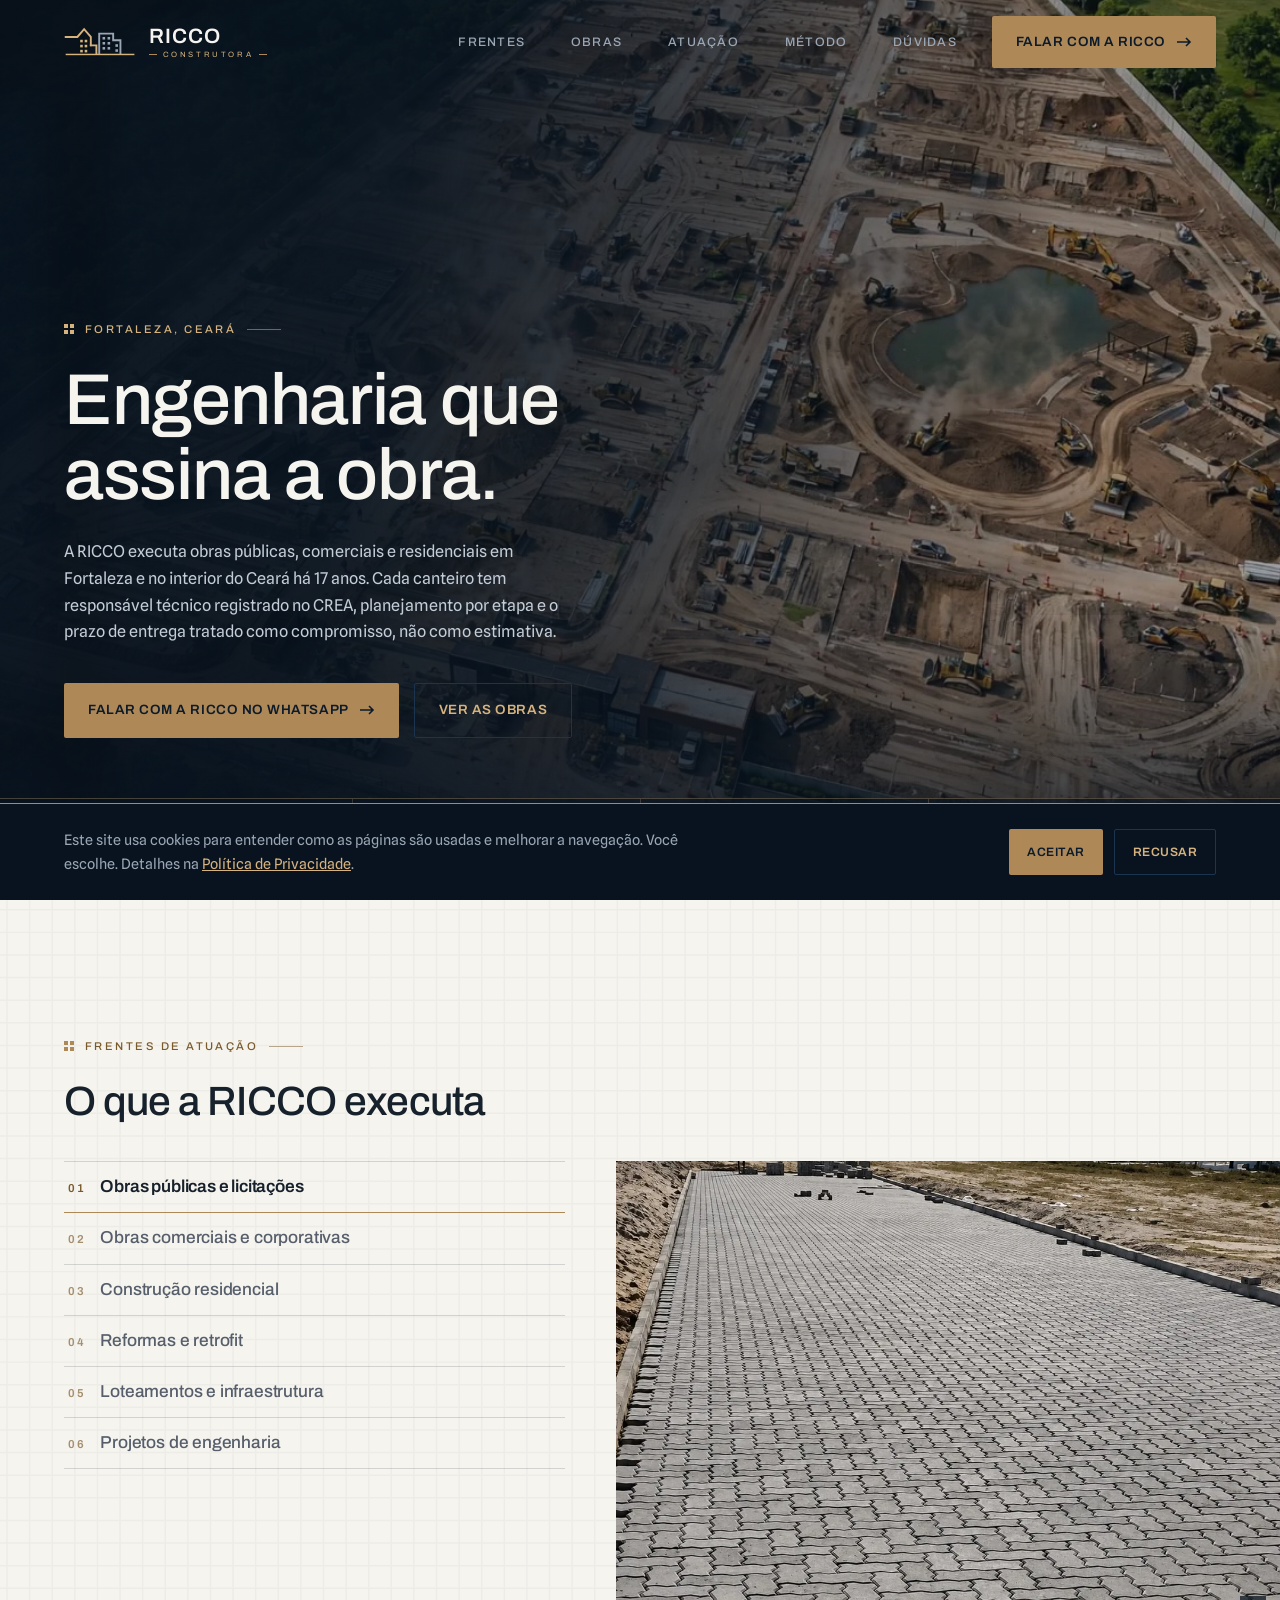
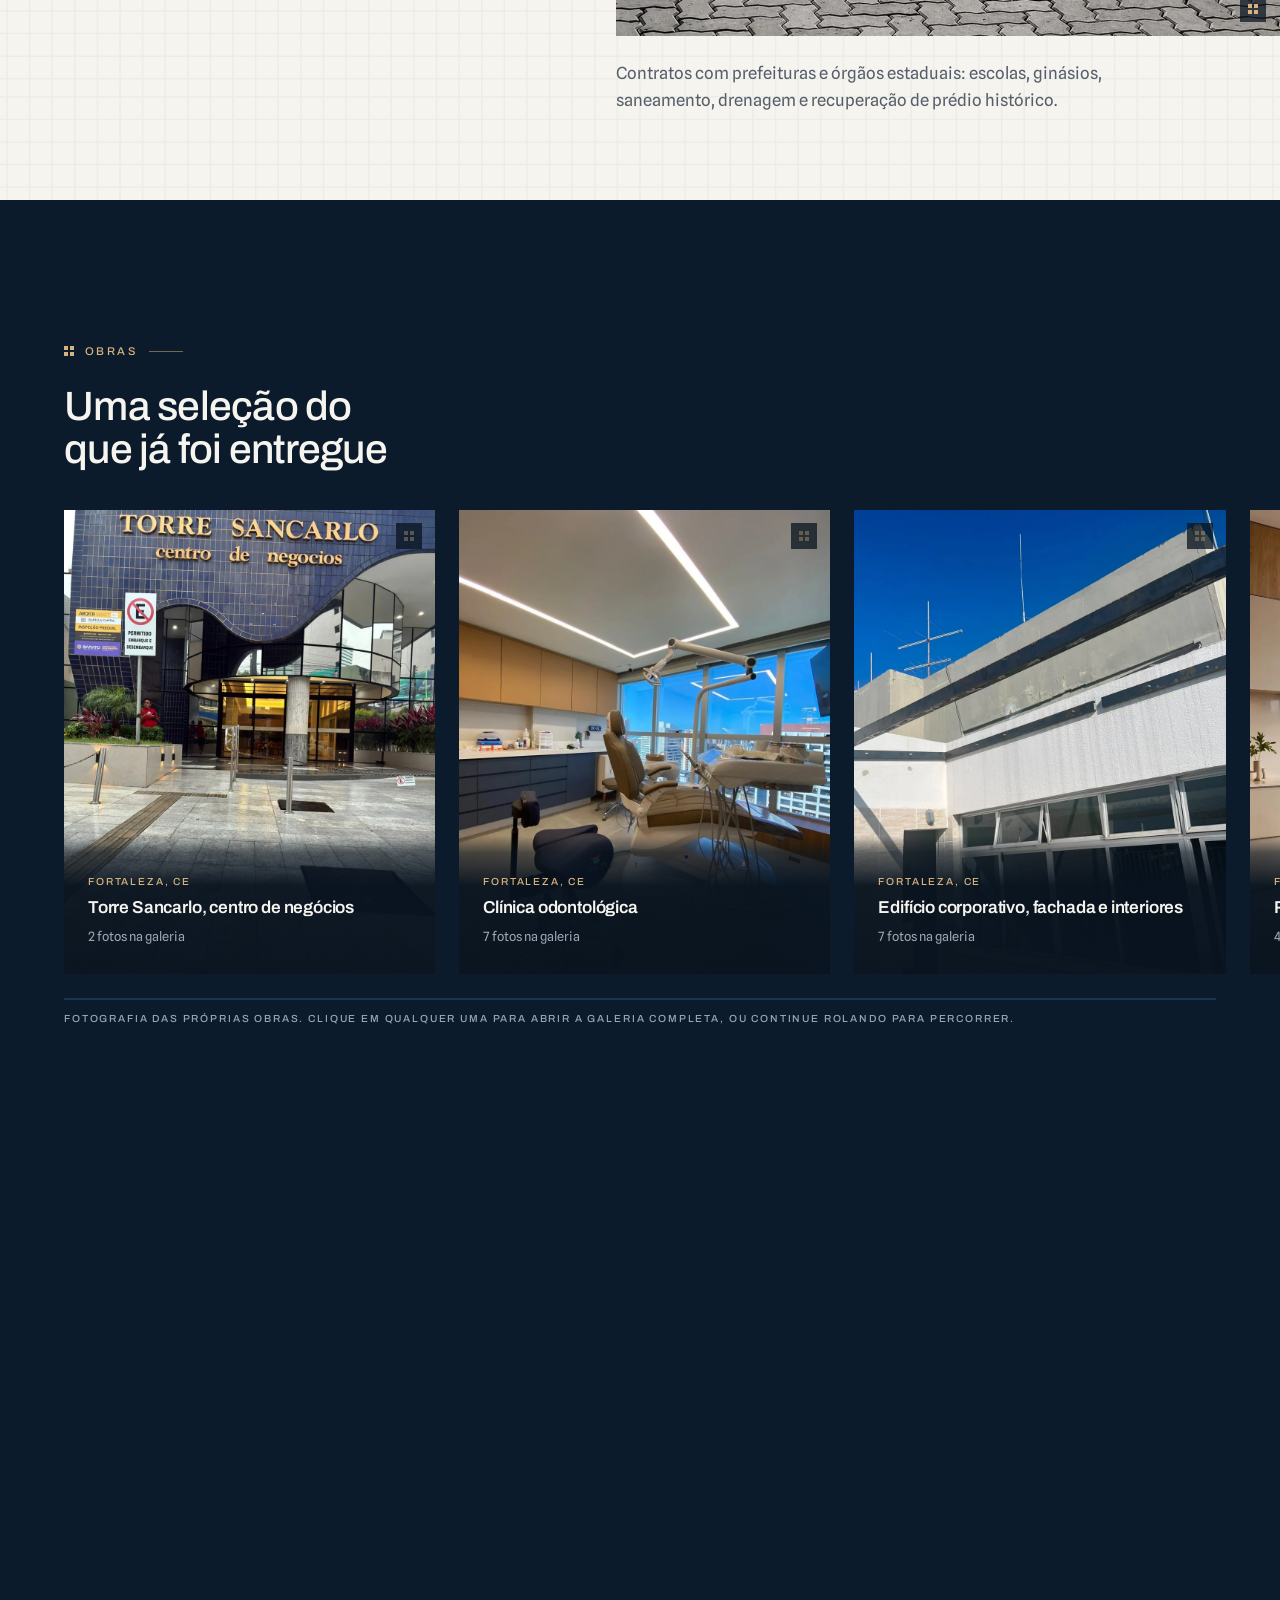
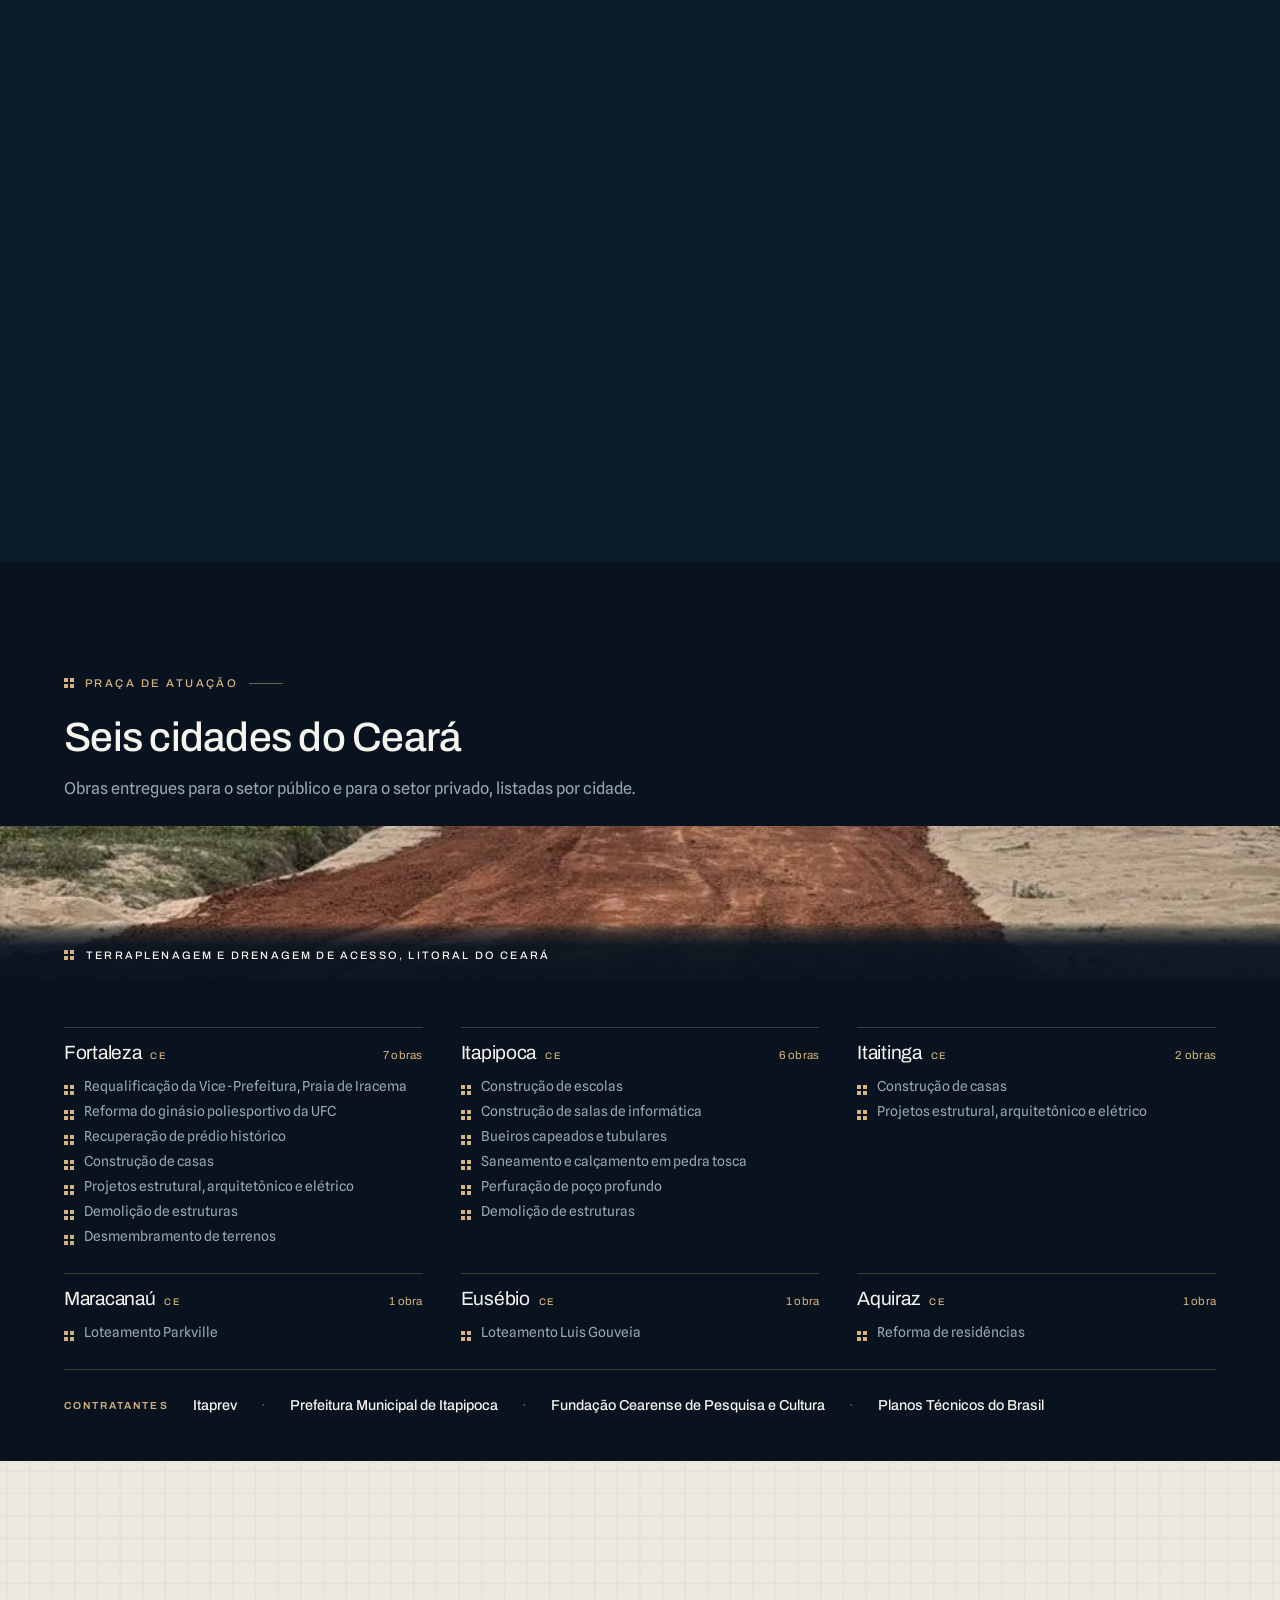
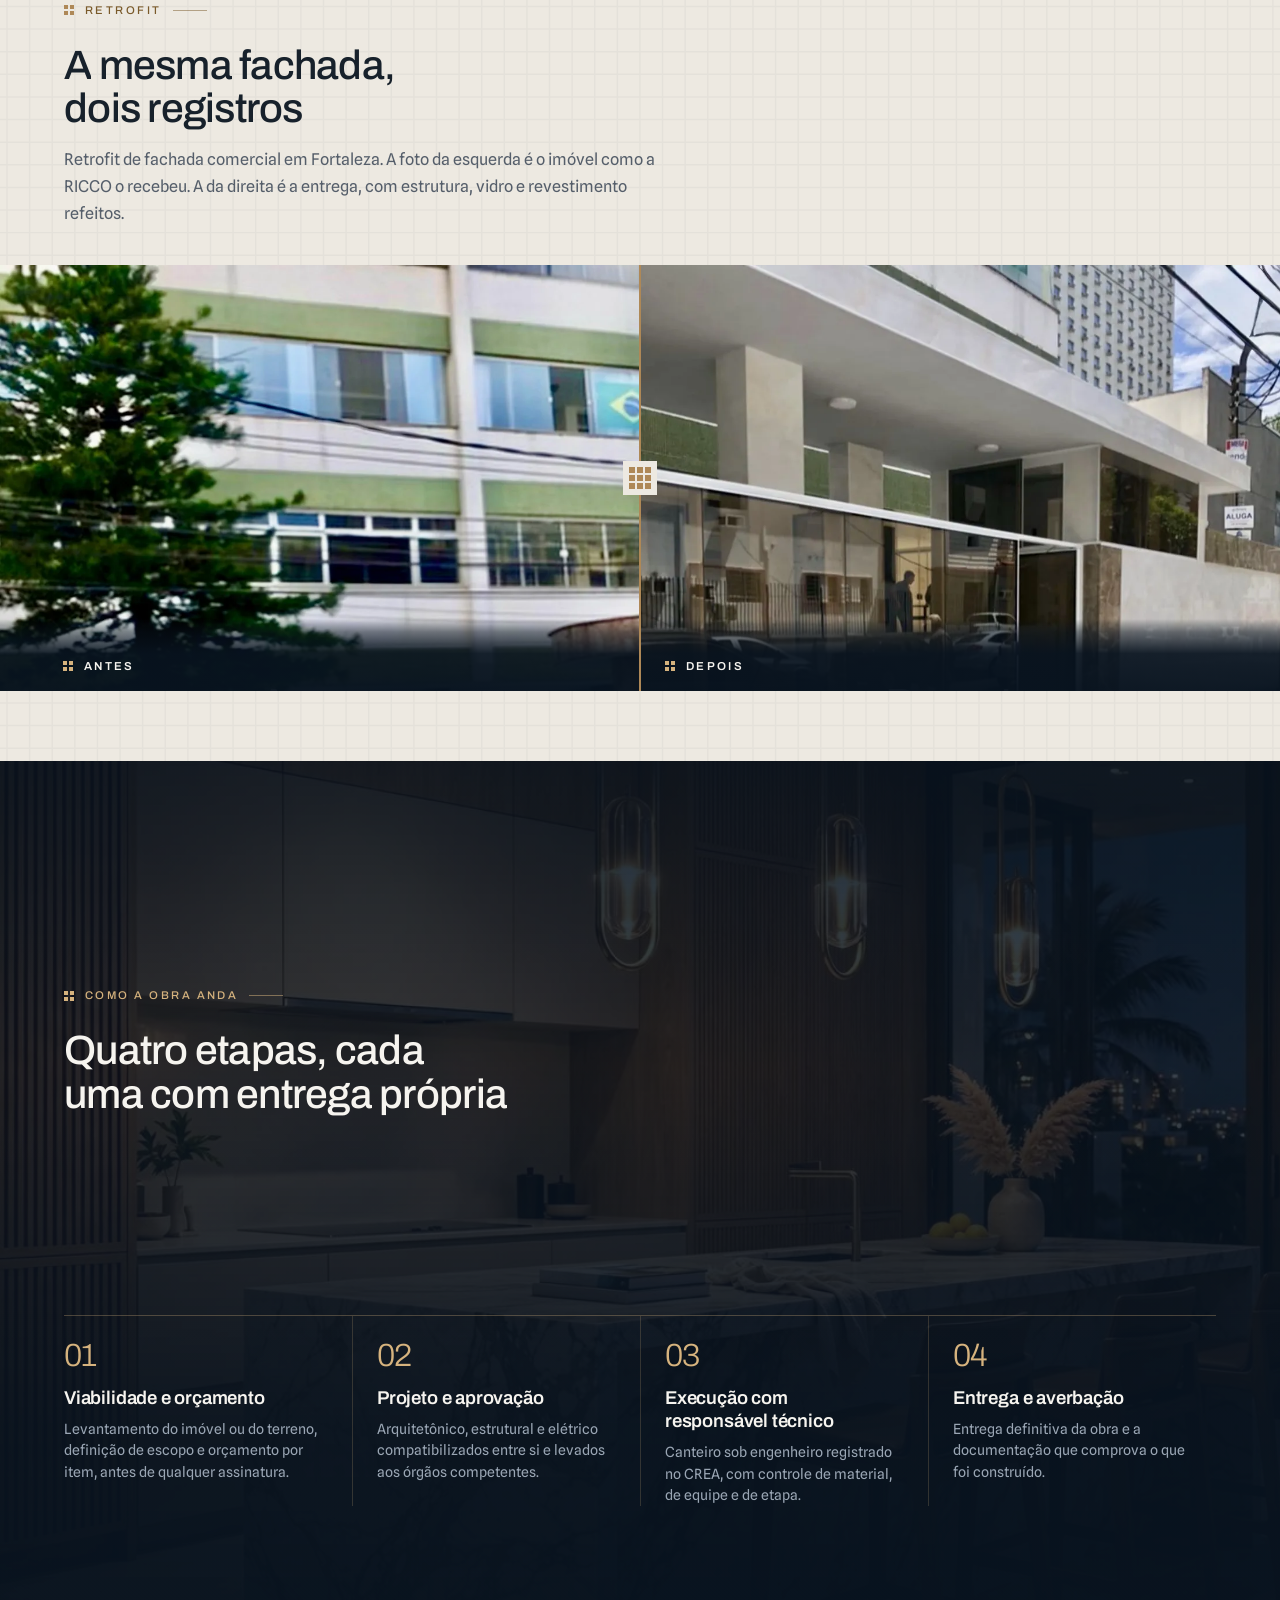
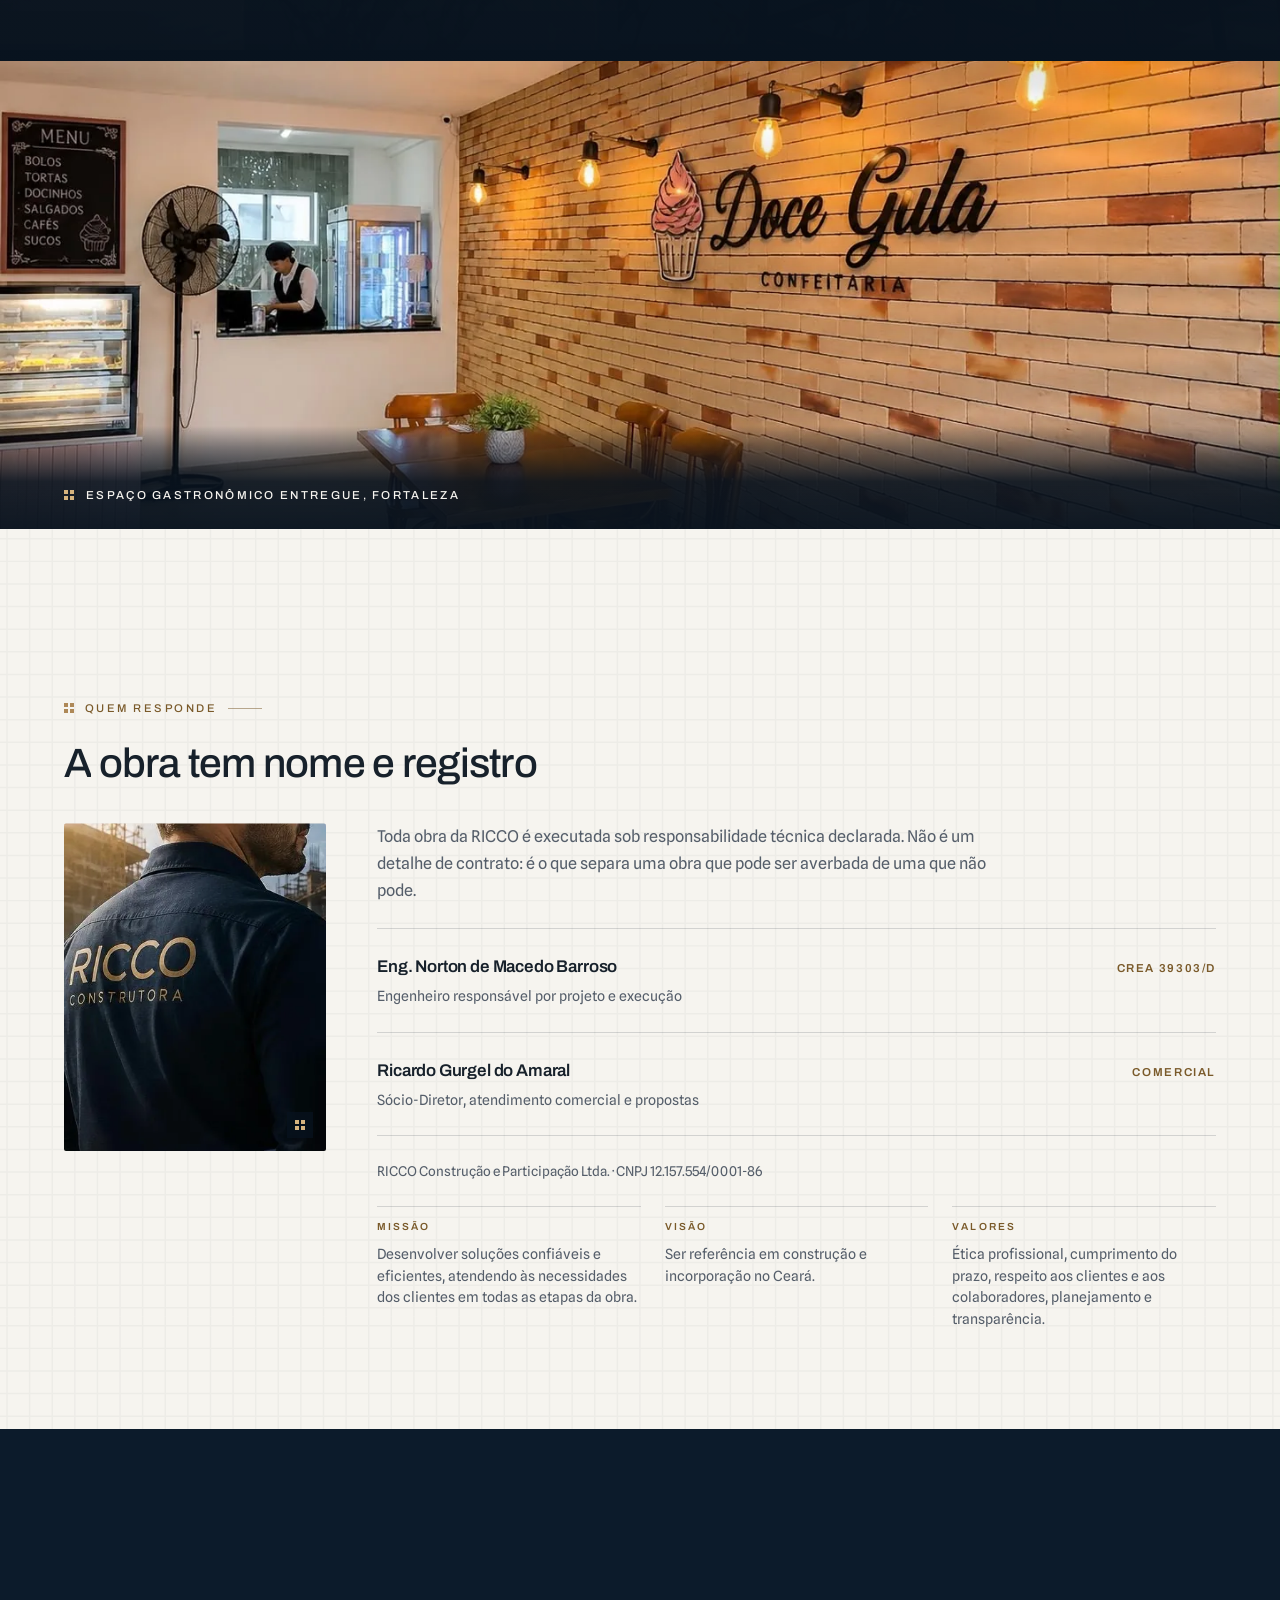
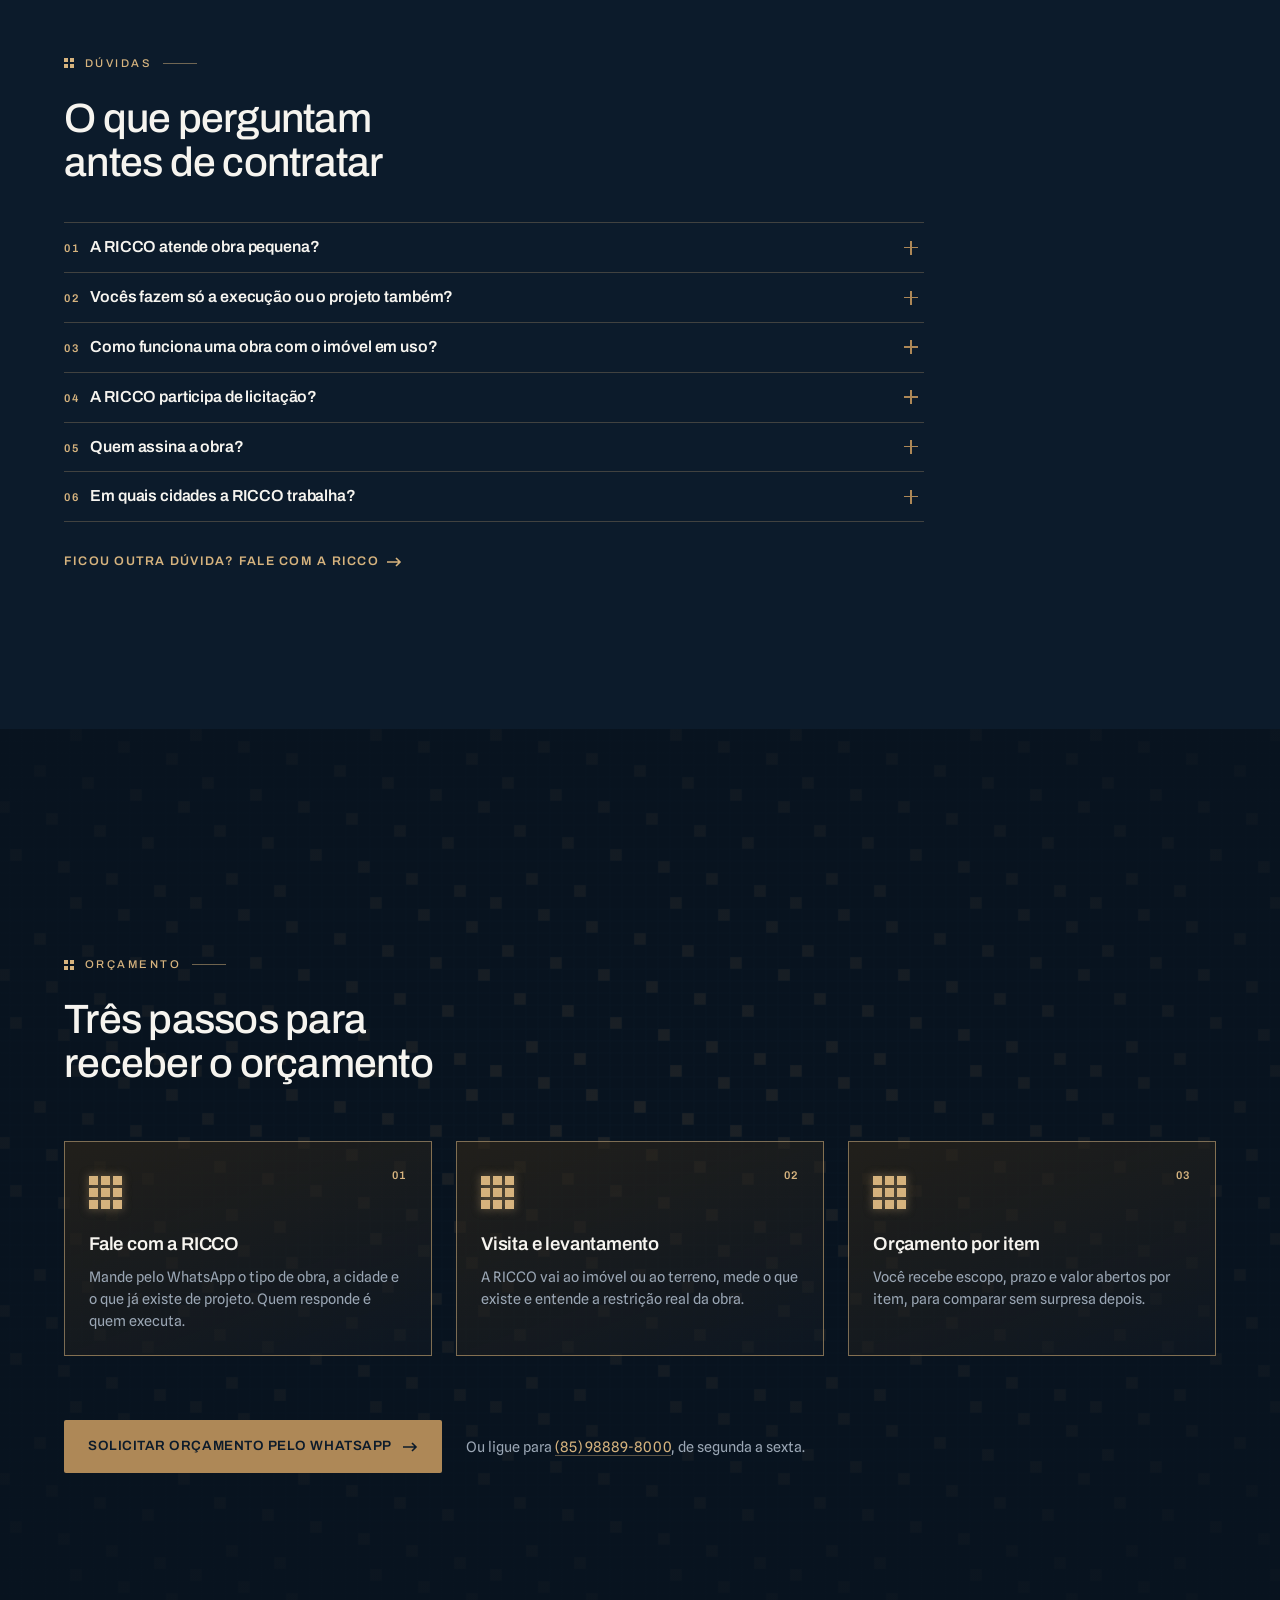
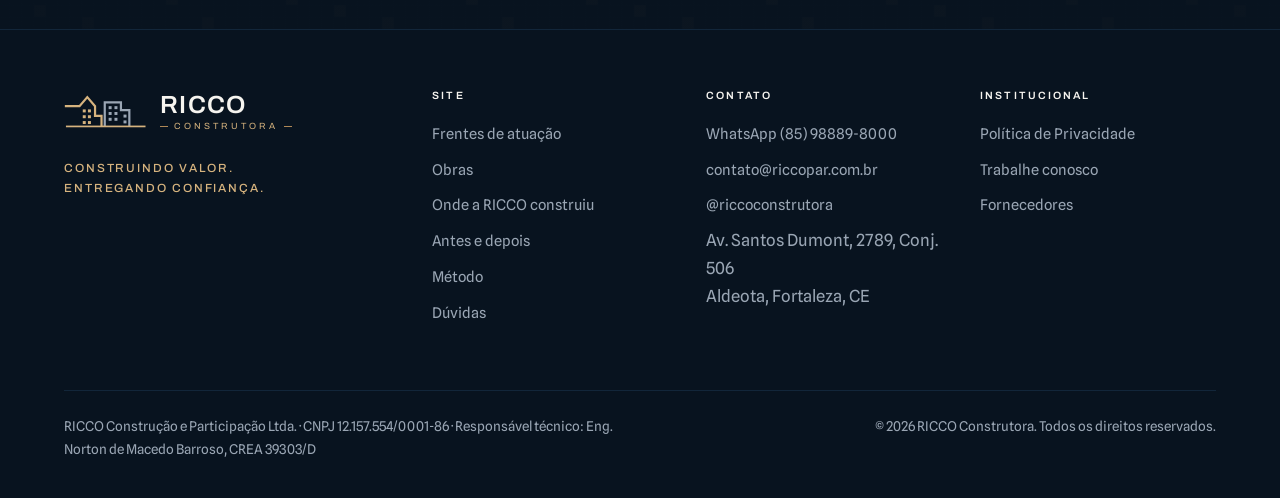
==== commit 7de42175: "Mais imagem em largura total: 7 das 9 secoes de borda a borda De 3 para 7 secoes com imagem ocupando" ====
--- a/deploy-wordpress/public_html/index.html
+++ b/deploy-wordpress/public_html/index.html
@@ -178,7 +178,10 @@
         </p>
         <div data-reveal="soft"><h2 id="frentes-h">O que a RICCO executa</h2></div>
       </div>
-
+    </div>
+
+    <!-- fora do container: a foto vai até a borda direita da tela -->
+    <div class="bleed-r">
       <div class="frentes">
         <ul class="frentes-list" role="tablist" aria-label="Frentes de atuação" data-reveal>
           <li role="presentation">
@@ -256,13 +259,12 @@
             <span class="rule"></span>
           </p>
           <div data-reveal="soft"><h2 id="obras-h">Uma seleção do que já foi entregue</h2></div>
-          <p class="lede" data-reveal>Fotografia das próprias obras. Clique em qualquer uma para abrir a galeria completa.</p>
         </div>
       </div>
 
-      <div class="container">
-        <div class="gal-viewport">
-          <div class="gal-track">
+      <!-- fora do container: a trilha vai de borda a borda da tela -->
+      <div class="gal-viewport">
+        <div class="gal-track">
 
             <button class="obra" type="button" data-reveal="fig"
               data-title="Torre Sancarlo, centro de negócios"
@@ -354,10 +356,11 @@
               </div>
             </button>
 
-          </div>
         </div>
+      </div>
+      <div class="gal-foot">
         <div class="gal-rule" aria-hidden="true"><i></i></div>
-        <p class="gal-hint" aria-hidden="true">Continue rolando para percorrer as obras</p>
+        <p class="gal-hint">Fotografia das próprias obras. Clique em qualquer uma para abrir a galeria completa, ou continue rolando para percorrer.</p>
       </div>
     </div>
   </section>
@@ -469,20 +472,21 @@
         <div data-reveal="soft"><h2 id="retrofit-h">A mesma fachada, dois registros</h2></div>
         <p class="lede" data-reveal>Retrofit de fachada comercial em Fortaleza. A foto da esquerda é o imóvel como a RICCO o recebeu. A da direita é a entrega, com estrutura, vidro e revestimento refeitos.</p>
       </div>
-
-      <div class="diptico">
-        <figure data-curtain>
-          <div class="ph"><img src="assets/img/split/antes.webp" width="1200" height="800" alt="Fachada antes da obra: alvenaria pintada, muro de pedra portuguesa, arbusto alto e cones na calçada." loading="lazy" decoding="async"></div>
-          <figcaption><span class="mj"><i></i><i></i><i></i><i></i></span>Antes</figcaption>
-        </figure>
-        <div class="seam" aria-hidden="true">
-          <span class="mj mj-3 mj-lg"><i></i><i></i><i></i><i></i><i></i><i></i><i></i><i></i><i></i></span>
-        </div>
-        <figure data-curtain>
-          <div class="ph"><img src="assets/img/split/depois.webp" width="1200" height="800" alt="A mesma fachada depois da obra: vitrine em vidro temperado, pilares e base revestidos em mármore e nova calçada." loading="lazy" decoding="async"></div>
-          <figcaption><span class="mj"><i></i><i></i><i></i><i></i></span>Depois</figcaption>
-        </figure>
-      </div>
+    </div>
+
+    <!-- fora do container: as duas fotos da mesma fachada de borda a borda -->
+    <div class="diptico">
+      <figure data-curtain>
+        <div class="ph"><img src="assets/img/split/antes.webp" width="1200" height="800" alt="Fachada antes da obra: alvenaria pintada, muro de pedra portuguesa, arbusto alto e cones na calçada." loading="lazy" decoding="async"></div>
+        <figcaption><span class="mj"><i></i><i></i><i></i><i></i></span>Antes</figcaption>
+      </figure>
+      <div class="seam" aria-hidden="true">
+        <span class="mj mj-3 mj-lg"><i></i><i></i><i></i><i></i><i></i><i></i><i></i><i></i><i></i></span>
+      </div>
+      <figure data-curtain>
+        <div class="ph"><img src="assets/img/split/depois.webp" width="1200" height="800" alt="A mesma fachada depois da obra: vitrine em vidro temperado, pilares e base revestidos em mármore e nova calçada." loading="lazy" decoding="async"></div>
+        <figcaption><span class="mj"><i></i><i></i><i></i><i></i></span>Depois</figcaption>
+      </figure>
     </div>
   </section>
 
@@ -526,6 +530,24 @@
           <h3>Entrega e averbação</h3>
           <p>Entrega definitiva da obra e a documentação que comprova o que foi construído.</p>
         </article>
+      </div>
+    </div>
+  </section>
+
+  <!-- ============================================ FAIXA FULL-BLEED
+       Capítulo que é só imagem, de borda a borda. Ponto de respiro entre o
+       método e a responsabilidade técnica. -->
+  <section class="faixa on-dark" data-bg="dark" aria-label="Espaço gastronômico entregue pela RICCO em Fortaleza">
+    <div class="media" data-parallax>
+      <img src="assets/img/bands/entrega.webp" width="1448" height="620" alt="Salão de confeitaria entregue pela RICCO, com parede em tijolo aparente, arandelas em fileira e mobiliário de madeira." loading="lazy" decoding="async">
+    </div>
+    <span class="luz" aria-hidden="true"></span>
+    <div class="cap">
+      <div class="container">
+        <p class="txt" data-reveal="soft">
+          <span class="mj"><i></i><i></i><i></i><i></i></span>
+          Espaço gastronômico entregue, Fortaleza
+        </p>
       </div>
     </div>
   </section>
--- a/deploy-wordpress/public_html/css/styles.css
+++ b/deploy-wordpress/public_html/css/styles.css
@@ -19,7 +19,7 @@
   --steel-300:#9AA6B4;  /* texto secundario sobre navy 7,03:1 */
   --ink-900:#17212B;
   --ink-700:#2A3138;
-  --ink-500:#5B6470;
+  --ink-500:#555E6A;
 
   --ff-display:'Archivo',system-ui,sans-serif;
   --ff-body:'Spline Sans',system-ui,sans-serif;
@@ -94,6 +94,19 @@
    (vw inclui a barra de rolagem e causaria overflow) */
 .pad-l{padding-left:max(var(--gut),calc((100% - var(--cw))/2 + var(--gut)))}
 
+/* SANGRIA. Num elemento de largura total, `100%` e a largura da secao (que
+   nao inclui a barra de rolagem), entao estas contas alinham o conteudo a
+   borda interna do container e deixam a imagem ir ate a borda da tela SEM
+   usar vw. Usar vw aqui causaria overflow de ~8px em Windows. */
+.bleed-r{
+  padding-left:max(var(--gut),calc((100% - var(--cw))/2 + var(--gut)));
+  padding-right:0;
+}
+.bleed-l{
+  padding-right:max(var(--gut),calc((100% - var(--cw))/2 + var(--gut)));
+  padding-left:0;
+}
+
 /* Capitulo: uma tela por secao. Conteudo centrado na area livre abaixo do
    header fixo, para nunca ficar escondido atras dele. */
 .chapter{
@@ -134,7 +147,7 @@
 .grid-tex{
   position:absolute;inset:0;z-index:0;pointer-events:none;
   background:url(../assets/patterns/grade-quadrada.svg) center top/1400px auto repeat;
-  opacity:.055;
+  opacity:.04;
 }
 .chapter > .container{position:relative;z-index:2}
 
@@ -325,7 +338,12 @@
 /* ====================================================== FRENTES DE ATUACAO
    Tablist vertical de 6 frentes + FOTO GRANDE que troca. Uma tela, imagem
    em destaque, numeral no lugar do icone de biblioteca. */
-.frentes{display:grid;grid-template-columns:minmax(0,.92fr) minmax(0,1.08fr);gap:clamp(28px,4vw,60px);align-items:start;margin-top:var(--s4)}
+/* A foto vai ate a borda direita da tela: a coluna de texto continua
+   alinhada ao container, a imagem sangra. */
+.frentes{
+  display:grid;grid-template-columns:minmax(0,.86fr) minmax(0,1.14fr);
+  gap:clamp(28px,4vw,56px);align-items:start;margin-top:var(--s4);
+}
 .frentes-list{list-style:none;margin:0;padding:0;border-top:1px solid rgba(23,33,43,.16)}
 .frentes-list li{border-bottom:1px solid rgba(23,33,43,.16)}
 .fr-btn{
@@ -342,7 +360,8 @@
 .fr-btn[aria-selected="true"] .bar{transform:scaleX(1)}
 
 .frentes-panel{position:relative}
-.fr-fig{position:relative;overflow:hidden;background:var(--bone-100);aspect-ratio:4/3}
+.fr-fig{position:relative;overflow:hidden;background:var(--bone-100);aspect-ratio:7/5}
+.fr-cap{padding-right:var(--gut)}
 /* SEM JAVASCRIPT a primeira foto e a primeira legenda ficam visiveis. O
    `opacity:0` das demais nao pode ser o padrao cru, senao o painel inteiro
    aparece vazio quando o app.js nao roda. O flag data-tabs="on" e escrito
@@ -357,7 +376,7 @@
 .fr-fig[data-tabs="on"] img[data-on="true"]{opacity:1;transform:scale(1)}
 .fr-fig .corner{position:absolute;right:14px;bottom:14px;z-index:2;padding:8px;background:rgba(8,19,31,.72)}
 .fr-fig .corner i{background:var(--gold-300)}
-.fr-cap{margin-top:var(--s3);position:relative;min-height:4.9em}
+.fr-cap{margin-top:var(--s3);position:relative;min-height:4.4em}
 .fr-cap p{color:var(--ink-500);max-width:52ch;opacity:0;position:absolute;inset:0;transition:opacity .45s var(--e2)}
 .fr-cap p:first-child{opacity:1}
 .fr-cap[data-tabs="on"] p:first-child{opacity:0}
@@ -373,34 +392,60 @@
   .gal-scene[data-pin="on"] .gal-sticky{position:sticky;top:0;height:100vh;overflow:hidden;display:grid;align-content:center}
 }
 .gal-sticky{padding:calc(var(--header-h) + var(--s3)) 0 var(--s4)}
-.gal-viewport{overflow:hidden;margin-top:var(--s4)}
+/* A trilha vai de borda a borda da tela. O primeiro card continua alinhado
+   a borda interna do container (padding-left calculado), e o ultimo sangra
+   pela direita, o que tambem sinaliza que ha mais obra para percorrer. */
+.gal-viewport{
+  overflow:hidden;margin-top:var(--s4);
+  padding-left:max(var(--gut),calc((100% - var(--cw))/2 + var(--gut)));
+}
 .gal-track{display:flex;gap:var(--s3);align-items:flex-start;will-change:transform}
 .obra{
-  flex:0 0 auto;width:clamp(250px,24vw,380px);
+  flex:0 0 auto;width:clamp(250px,29vw,430px);
   display:block;text-align:left;background:transparent;border:0;padding:0;
   font:inherit;color:inherit;cursor:pointer;
   transition:transform .14s linear;
 }
 .obra figure{margin:0;position:relative;overflow:hidden;background:var(--navy-700);aspect-ratio:4/5}
+.obra{position:relative}
 .obra img{width:100%;height:100%;object-fit:cover;transition:transform 1s var(--e)}
 .obra:hover img,.obra:focus-visible img{transform:scale(1.05)}
-.obra .corner{position:absolute;right:13px;bottom:13px;z-index:2;padding:8px;background:rgba(8,19,31,.74)}
+.obra .corner{position:absolute;right:13px;top:13px;z-index:3;padding:8px;background:rgba(8,19,31,.74)}
 .obra .corner i{background:var(--gold-300);opacity:.35;transition:opacity .3s var(--e2)}
 .obra:hover .corner i{opacity:1}
 .obra:hover .corner i:nth-child(1){transition-delay:0s}
 .obra:hover .corner i:nth-child(2){transition-delay:.06s}
 .obra:hover .corner i:nth-child(3){transition-delay:.12s}
 .obra:hover .corner i:nth-child(4){transition-delay:.18s}
-.obra-body{padding-top:13px;position:relative}
-.obra-body .bar{position:absolute;left:0;top:0;height:1px;width:100%;background:var(--gold-500);transform:scaleX(0);transform-origin:0 50%;transition:transform .6s var(--e)}
+/* Legenda SOBRE a foto: com a galeria em largura total dentro de uma tela
+   so, a legenda abaixo da figura era cortada pelo overflow do viewport. Aqui
+   ela vive no rodape da propria imagem, sobre um degrade denso o bastante
+   para o contraste (auditado por amostragem de pixel). */
+.obra-body{
+  position:absolute;left:0;right:0;bottom:0;z-index:2;
+  padding:var(--s4) var(--s3) var(--s3);
+  background:linear-gradient(to top,
+    rgba(8,19,31,.985) 0%,rgba(8,19,31,.965) 64%,rgba(8,19,31,.6) 88%,rgba(8,19,31,0) 100%);
+}
+.obra-body .bar{position:absolute;left:var(--s3);right:var(--s3);top:auto;bottom:0;height:1px;width:auto;background:var(--gold-500);transform:scaleX(0);transform-origin:0 50%;transition:transform .6s var(--e)}
 .obra:hover .obra-body .bar{transform:scaleX(1)}
-.obra-over{display:block;font-family:var(--ff-display);font-size:.66rem;font-weight:500;letter-spacing:.18em;text-transform:uppercase;color:var(--gold-300);margin:11px 0 7px}
-.obra-body h3{color:var(--bone-50);margin-bottom:5px}
-.obra-count{font-size:.82rem;color:var(--steel-300)}
+.obra-over{display:block;font-family:var(--ff-display);font-size:.64rem;font-weight:500;letter-spacing:.18em;text-transform:uppercase;color:var(--gold-300);margin:0 0 6px}
+.obra-body h3{color:var(--bone-50);margin-bottom:4px;font-size:1.08rem}
+.obra-count{font-size:.8rem;color:var(--steel-300)}
 /* regua de progresso da cena */
 .gal-rule{margin-top:var(--s3);height:2px;background:var(--navy-600);position:relative}
+.gal-foot{padding-left:max(var(--gut),calc((100% - var(--cw))/2 + var(--gut)));padding-right:max(var(--gut),calc((100% - var(--cw))/2 + var(--gut)))}
 .gal-rule i{position:absolute;left:0;top:0;height:100%;width:100%;background:var(--gold-500);transform:scaleX(0);transform-origin:0 50%}
 .gal-hint{margin-top:11px;font-family:var(--ff-display);font-size:.64rem;font-weight:500;letter-spacing:.18em;text-transform:uppercase;color:var(--steel-300)}
+/* no mobile a legenda volta para baixo da figura: nao ha cena travada nem
+   restricao de uma tela, e o texto sobre a foto perde legibilidade em card
+   estreito */
+@media (max-width:900px){
+  .obra-body{position:static;padding:13px 0 0;background:none}
+  .obra-body .bar{left:0;right:0;top:0;bottom:auto}
+  .obra-over{margin:11px 0 7px}
+  .obra .corner{top:auto;bottom:13px}
+}
 
 /* cursor-bolha "ampliar" sobre a galeria (desktop, ponteiro fino) */
 .zoomcur{
@@ -458,8 +503,14 @@
 .contratantes .sep{color:var(--gold-500);opacity:.6}
 
 /* ============================================= ANTES E DEPOIS (diptico) */
-.diptico{margin-top:var(--s4);display:grid;grid-template-columns:1fr auto 1fr;gap:var(--s3);align-items:center}
-.diptico figure{margin:0}
+/* Diptico de BORDA A BORDA: as duas fotos da mesma fachada ocupam a largura
+   inteira da tela, separadas por um filete de ouro. A legenda entra sobre a
+   propria foto, sobre um degrade denso o suficiente para o contraste. */
+.diptico{
+  margin-top:var(--s4);
+  display:grid;grid-template-columns:1fr 2px 1fr;gap:0;align-items:stretch;
+}
+.diptico figure{margin:0;position:relative}
 .diptico .ph{overflow:hidden;background:var(--bone-100);aspect-ratio:3/2;position:relative}
 .diptico img{width:100%;height:100%;object-fit:cover}
 /* cortina que abre: a foto e revelada por clip-path, nao por fade */
@@ -467,12 +518,44 @@
 html[data-motion] .diptico figure[data-curtain][data-in="true"]{clip-path:inset(0 0 0 0)}
 html[data-motion] .diptico figure[data-curtain]:nth-of-type(2){transition-delay:.18s}
 .diptico figcaption{
-  display:flex;align-items:center;gap:11px;margin-top:13px;
-  font-family:var(--ff-display);font-size:.7rem;font-weight:600;
-  letter-spacing:.2em;text-transform:uppercase;color:var(--gold-ink);
-}
-.diptico .seam{align-self:stretch;width:1px;background:rgba(23,33,43,.18);position:relative}
-.diptico .seam .mj{position:absolute;left:50%;top:50%;transform:translate(-50%,-50%);background:var(--bone-100);padding:6px}
+  position:absolute;left:0;right:0;bottom:0;z-index:2;
+  padding:var(--s4) var(--s3) var(--s2);
+  display:flex;align-items:center;gap:11px;
+  font-family:var(--ff-display);font-size:.72rem;font-weight:600;
+  letter-spacing:.2em;text-transform:uppercase;color:var(--bone-50);
+  background:linear-gradient(to top,
+    rgba(8,19,31,.97) 0%,rgba(8,19,31,.93) 52%,rgba(8,19,31,.5) 82%,rgba(8,19,31,0) 100%);
+}
+.diptico figure:first-of-type figcaption{padding-left:max(var(--gut),calc((100% * 2 - var(--cw))/2 + var(--gut)))}
+.diptico figcaption .mj i{background:var(--gold-300)}
+.diptico .seam{background:var(--gold-500);position:relative}
+.diptico .seam .mj{position:absolute;left:50%;top:50%;transform:translate(-50%,-50%);background:var(--bone-100);padding:6px;z-index:3}
+
+/* ======================================== FAIXA FULL-BLEED (entrega)
+   Capitulo que e so imagem, de borda a borda. Nao precisa de uma tela
+   inteira: e ponto de respiro entre duas secoes de conteudo. */
+.faixa{
+  position:relative;overflow:hidden;background:var(--navy-900);
+  height:clamp(280px,52vh,560px);
+}
+.faixa .media{position:absolute;inset:-8% 0}
+.faixa img{width:100%;height:100%;object-fit:cover;object-position:50% 46%}
+.faixa .luz{
+  position:absolute;inset:0;z-index:1;pointer-events:none;
+  background:url(../assets/patterns/luz-persiana.svg) 100% 0/56% auto no-repeat;
+  opacity:.34;mix-blend-mode:multiply;
+}
+.faixa .cap{
+  position:absolute;left:0;right:0;bottom:0;z-index:2;
+  padding:var(--s5) 0 var(--s3);
+  background:linear-gradient(to top,
+    rgba(8,19,31,.96) 0%,rgba(8,19,31,.9) 46%,rgba(8,19,31,.42) 78%,rgba(8,19,31,0) 100%);
+}
+.faixa .cap .txt{
+  display:flex;align-items:center;gap:12px;
+  font-family:var(--ff-display);font-size:.72rem;font-weight:500;
+  letter-spacing:.2em;text-transform:uppercase;color:var(--bone-50);
+}
 
 /* ============================================= METODO (faixa sobre foto) */
 .metodo-sec{position:relative;background:var(--navy-900)}
@@ -703,8 +786,14 @@
   .creds li:nth-child(3),.creds li:nth-child(4){border-top:1px solid rgba(214,179,126,.22)}
   .creds li:nth-child(3){border-left:0;padding-left:0}
 
-  /* frentes: tablist em cima, foto embaixo */
+  /* frentes: tablist em cima, foto embaixo (sem sangria) */
   .frentes{grid-template-columns:1fr;gap:var(--s3)}
+  .bleed-r,.bleed-l{padding-left:var(--gut);padding-right:var(--gut)}
+  .fr-cap{padding-right:0}
+  .gal-viewport{padding-left:0}
+  .gal-foot{padding-left:0;padding-right:0}
+  .faixa{height:clamp(220px,34vh,320px)}
+  .diptico figure:first-of-type figcaption{padding-left:var(--s3)}
   .fr-cap{min-height:0}
   .fr-cap p{position:static;opacity:1;display:none}
   .fr-cap p:first-child{display:block}
@@ -729,7 +818,7 @@
 
 @media (max-width:660px){
   .cidades-grid{grid-template-columns:1fr}
-  .diptico{grid-template-columns:1fr;gap:var(--s3)}
+  .diptico{grid-template-columns:1fr;gap:2px}
   .diptico .seam{display:none}
   .mvv{grid-template-columns:1fr}
   .pessoas li{grid-template-columns:1fr}
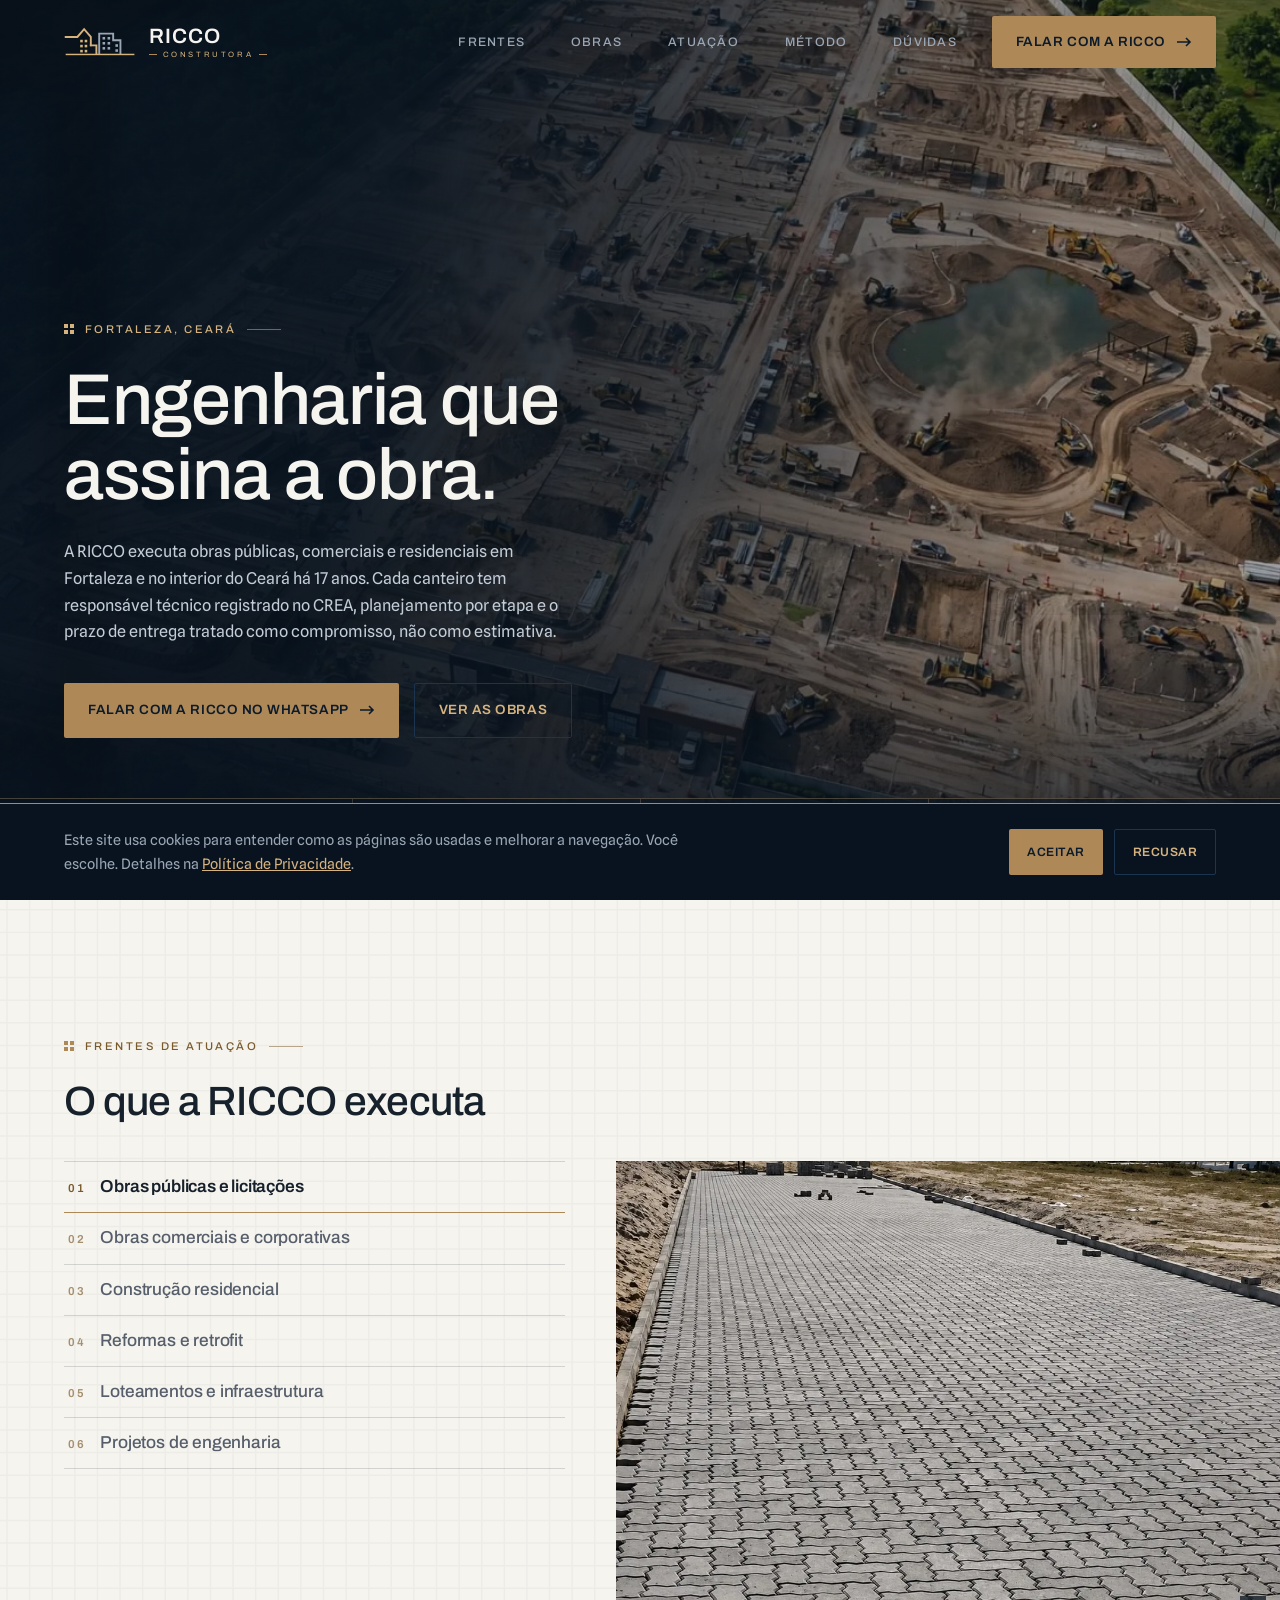
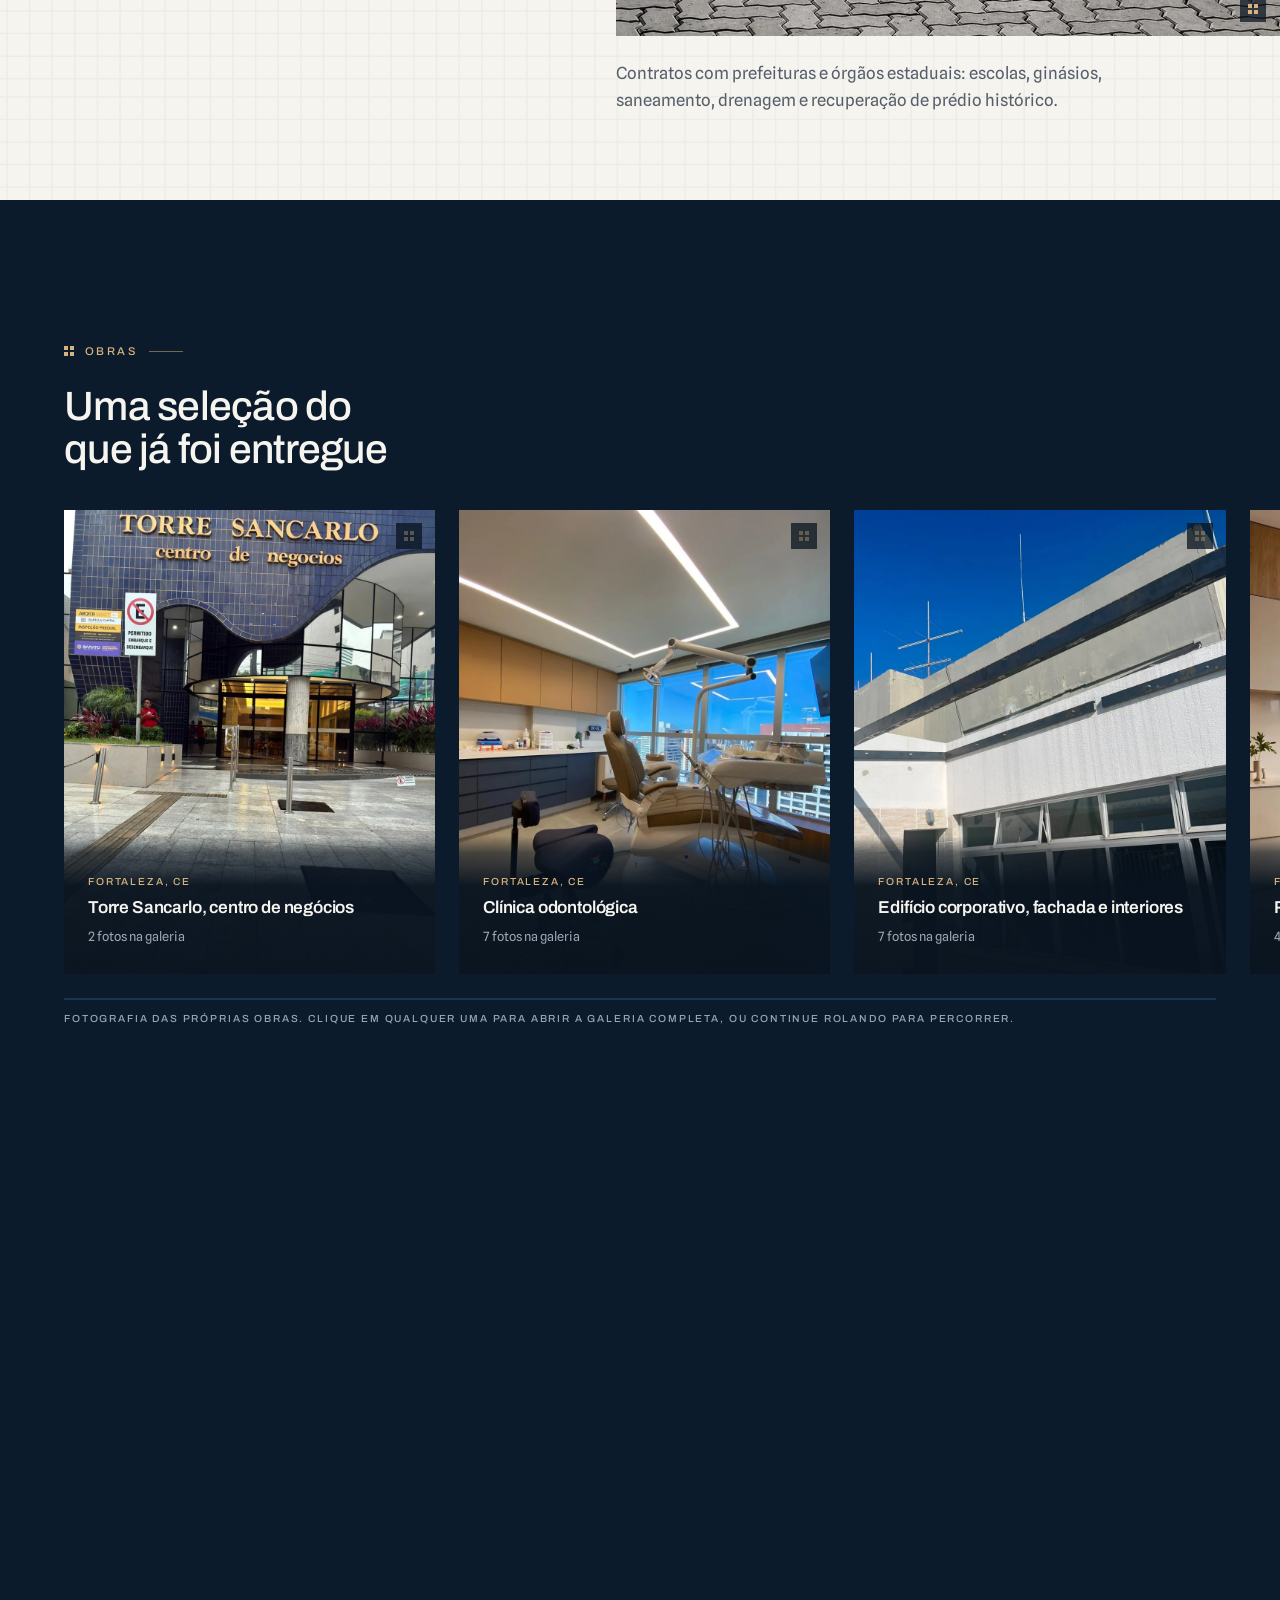
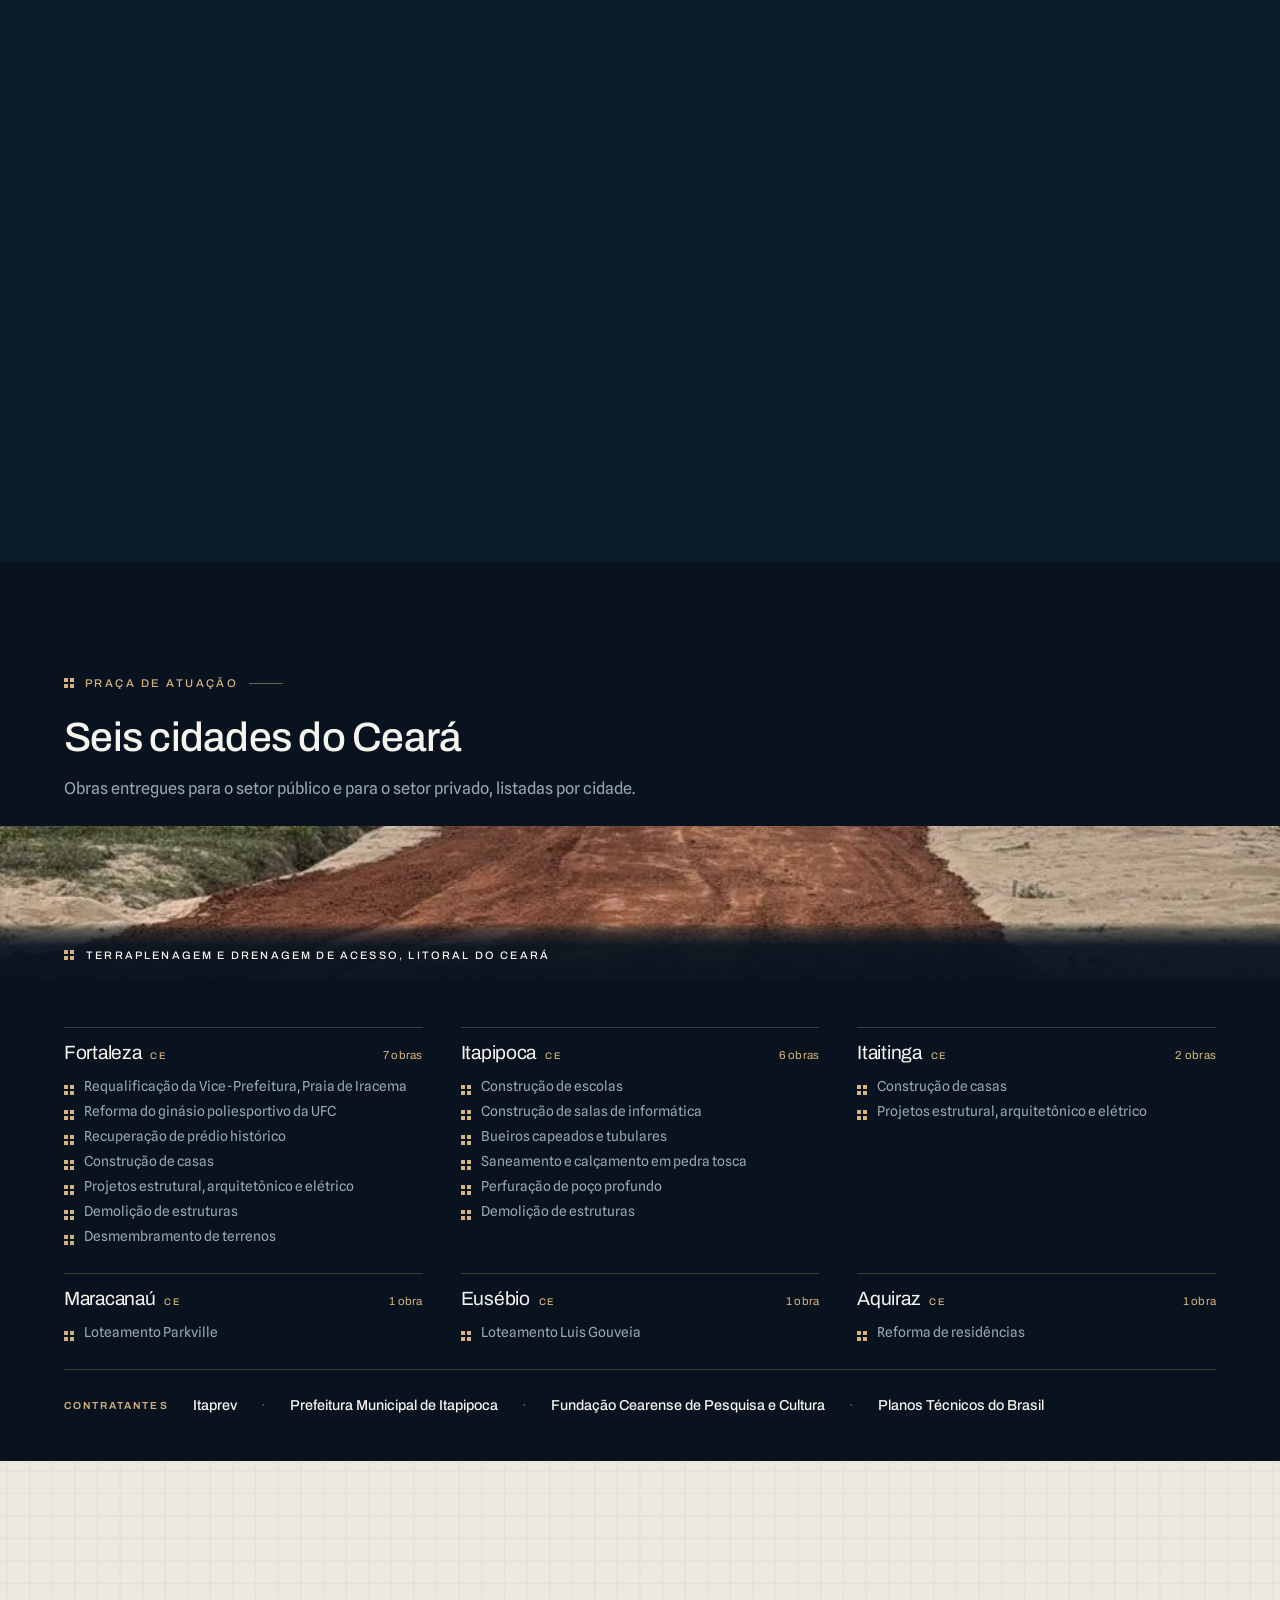
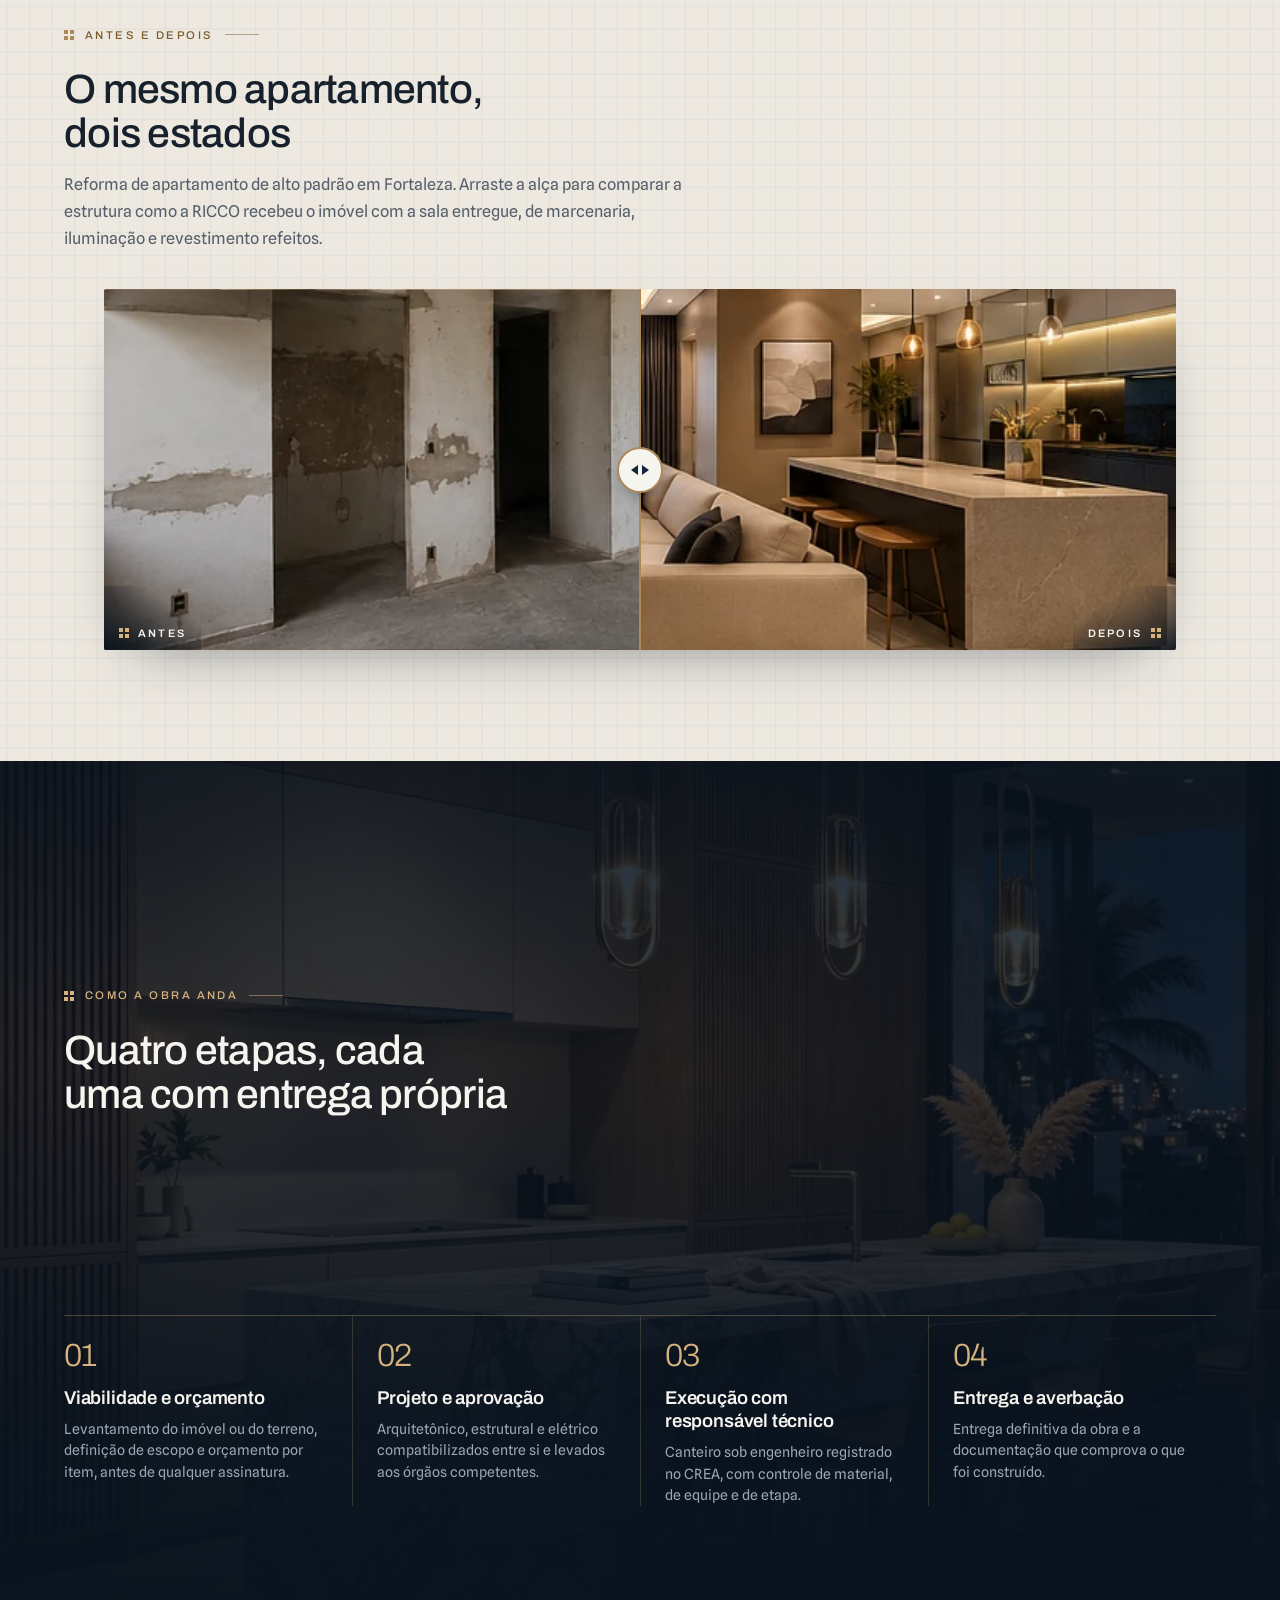
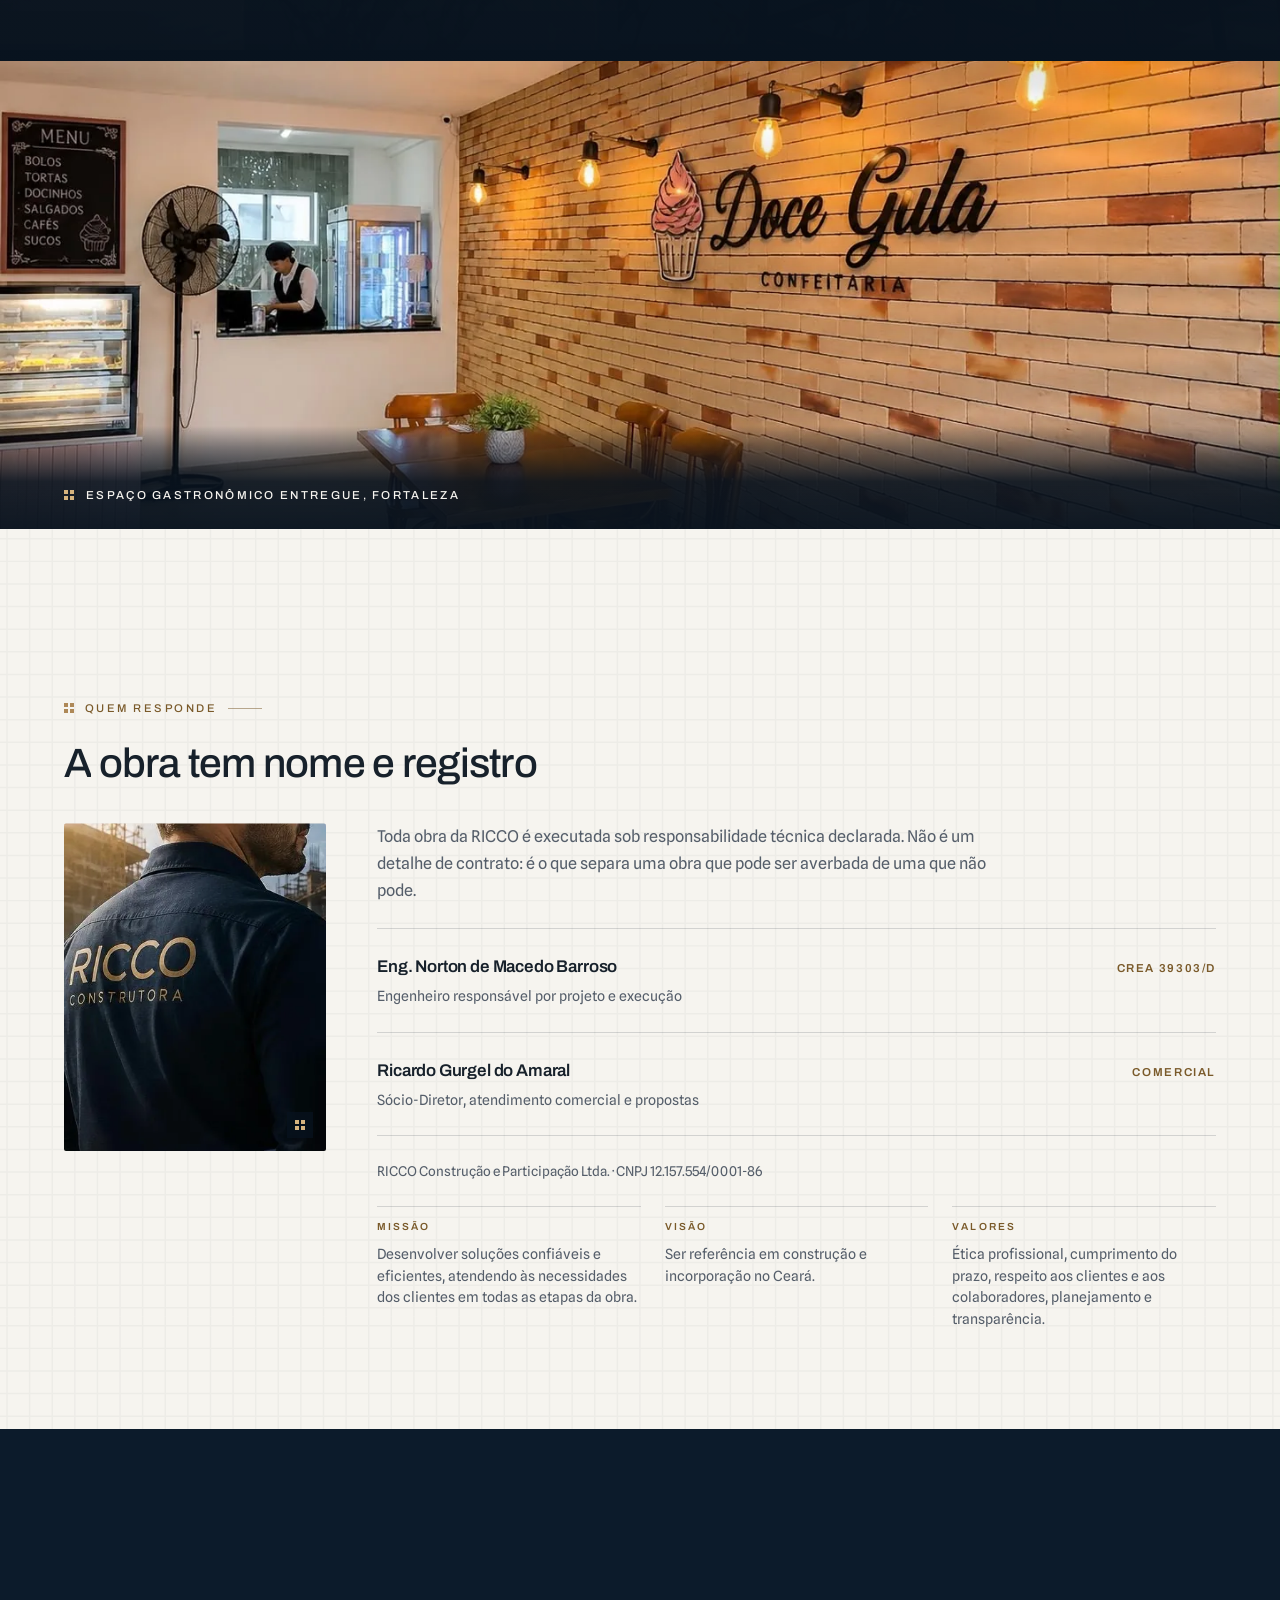
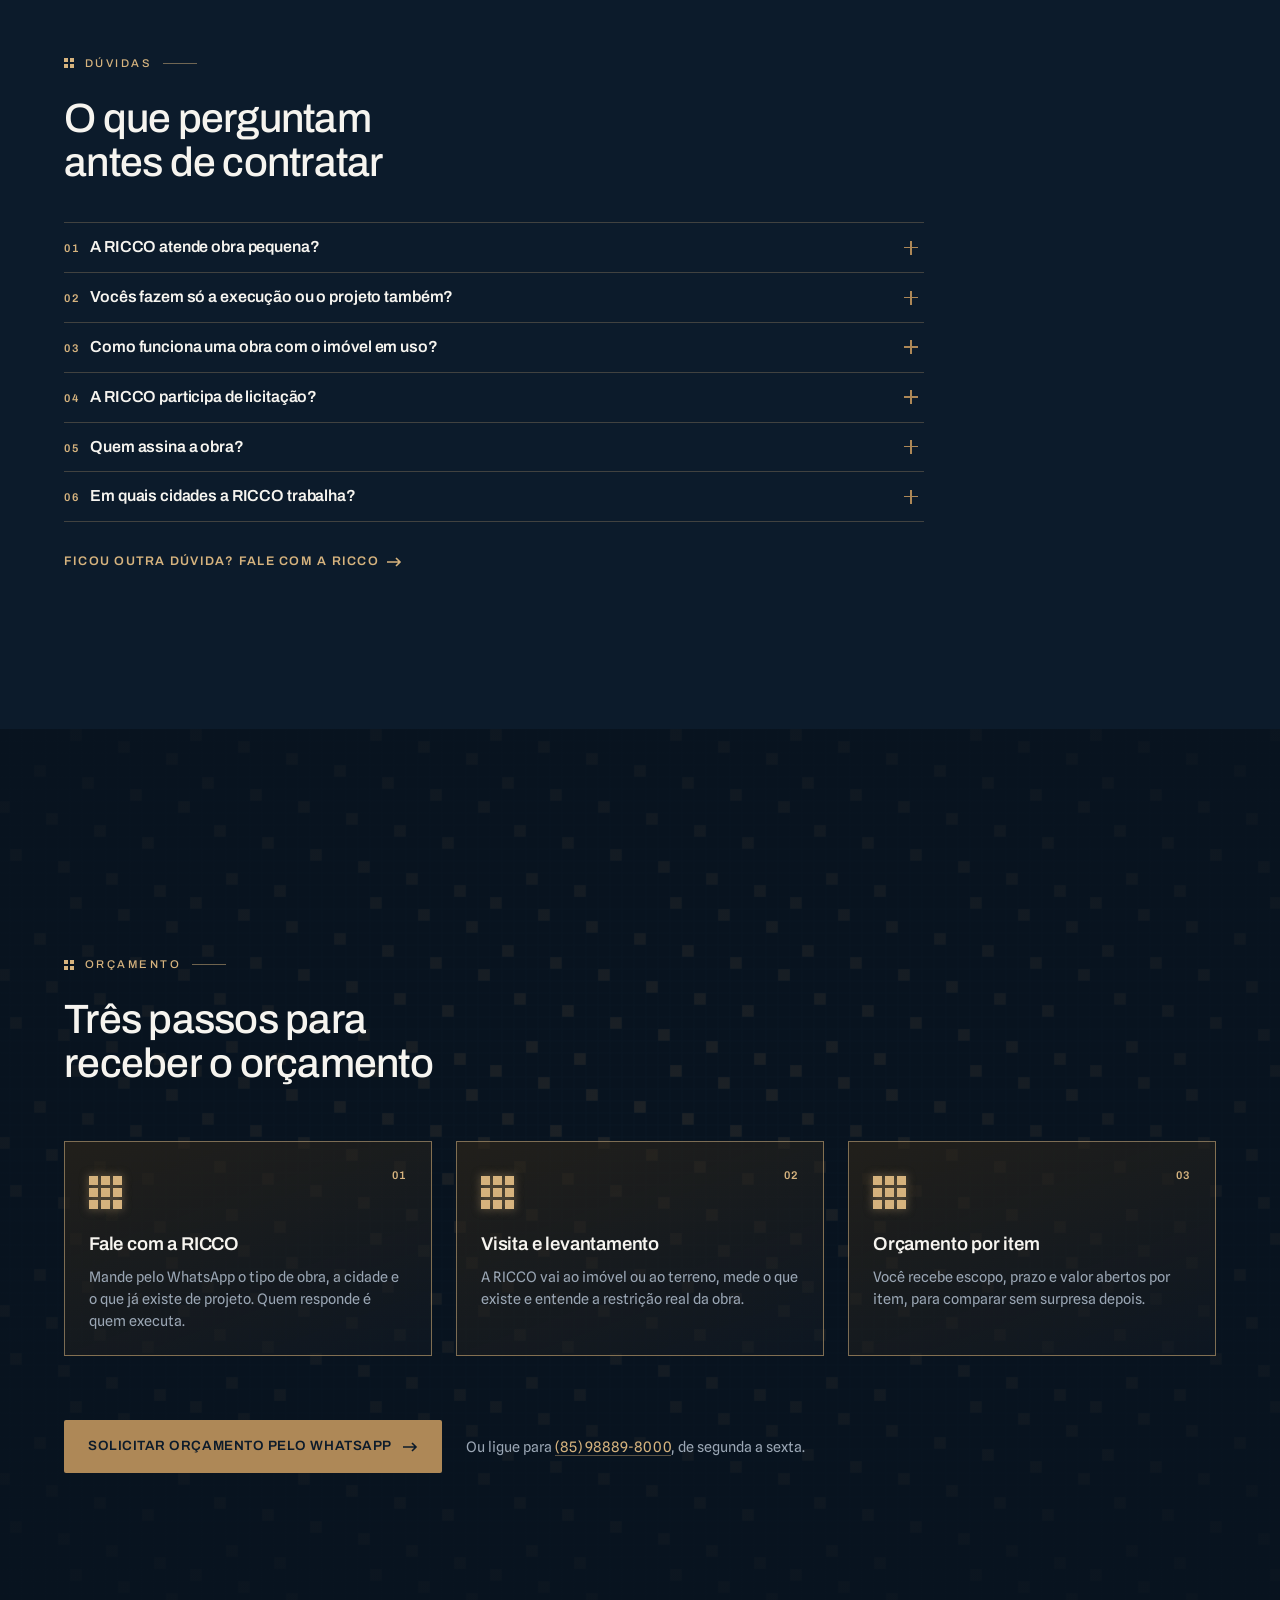
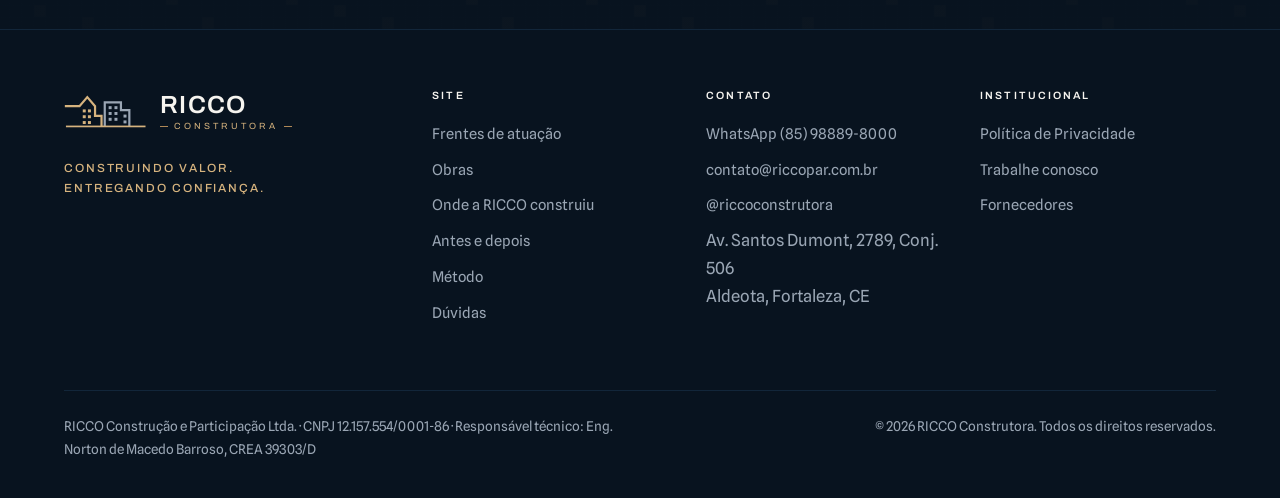
==== commit 03e18967: "Antes e depois: slider funcional com fotos do mesmo apartamento O diptico anterior mostrava dois imo" ====
--- a/deploy-wordpress/public_html/index.html
+++ b/deploy-wordpress/public_html/index.html
@@ -458,35 +458,35 @@
   </section>
 
   <!-- =================================================== ANTES E DEPOIS
-       Par real da mesma fachada. A peça de criativo do cliente usava um
-       "depois" em render; aqui as duas fotos são do imóvel. -->
+       Par real do MESMO apartamento (Classe A): a estrutura na entrega da
+       obra e a sala acabada. Comparador com alça que arrasta.
+       Sem JS, o corte fica em 50% e as duas fotos continuam legíveis. -->
   <section class="chapter paper-alt" id="retrofit" aria-labelledby="retrofit-h">
     <span class="grid-tex" aria-hidden="true"></span>
     <div class="container">
       <div class="sec-head">
         <p class="eyebrow" data-reveal="soft">
           <span class="mj"><i></i><i></i><i></i><i></i></span>
-          Retrofit
+          Antes e depois
           <span class="rule"></span>
         </p>
-        <div data-reveal="soft"><h2 id="retrofit-h">A mesma fachada, dois registros</h2></div>
-        <p class="lede" data-reveal>Retrofit de fachada comercial em Fortaleza. A foto da esquerda é o imóvel como a RICCO o recebeu. A da direita é a entrega, com estrutura, vidro e revestimento refeitos.</p>
-      </div>
-    </div>
-
-    <!-- fora do container: as duas fotos da mesma fachada de borda a borda -->
-    <div class="diptico">
-      <figure data-curtain>
-        <div class="ph"><img src="assets/img/split/antes.webp" width="1200" height="800" alt="Fachada antes da obra: alvenaria pintada, muro de pedra portuguesa, arbusto alto e cones na calçada." loading="lazy" decoding="async"></div>
-        <figcaption><span class="mj"><i></i><i></i><i></i><i></i></span>Antes</figcaption>
-      </figure>
-      <div class="seam" aria-hidden="true">
-        <span class="mj mj-3 mj-lg"><i></i><i></i><i></i><i></i><i></i><i></i><i></i><i></i><i></i></span>
-      </div>
-      <figure data-curtain>
-        <div class="ph"><img src="assets/img/split/depois.webp" width="1200" height="800" alt="A mesma fachada depois da obra: vitrine em vidro temperado, pilares e base revestidos em mármore e nova calçada." loading="lazy" decoding="async"></div>
-        <figcaption><span class="mj"><i></i><i></i><i></i><i></i></span>Depois</figcaption>
-      </figure>
+        <div data-reveal="soft"><h2 id="retrofit-h">O mesmo apartamento, dois estados</h2></div>
+        <p class="lede" data-reveal>Reforma de apartamento de alto padrão em Fortaleza. Arraste a alça para comparar a estrutura como a RICCO recebeu o imóvel com a sala entregue, de marcenaria, iluminação e revestimento refeitos.</p>
+      </div>
+
+      <div class="ba" data-reveal data-ba>
+        <figure class="ba-frame">
+          <img class="ba-after" src="assets/img/split/depois.webp" width="702" height="236" alt="A mesma sala depois da reforma: painel ripado com TV, sofá em L, tapete, mesa de jantar e cozinha integrada, com a sacada e a vista da cidade ao fundo." loading="lazy" decoding="async">
+          <div class="ba-before">
+            <img src="assets/img/split/antes.webp" width="702" height="236" alt="Antes da reforma: o apartamento em estrutura bruta, paredes de concreto e piso sem acabamento, com a sacada e a vista da cidade à direita." loading="lazy" decoding="async">
+          </div>
+          <span class="ba-tag ba-tag--before" aria-hidden="true"><span class="mj"><i></i><i></i><i></i><i></i></span>Antes</span>
+          <span class="ba-tag ba-tag--after" aria-hidden="true">Depois<span class="mj"><i></i><i></i><i></i><i></i></span></span>
+          <button class="ba-handle" type="button" role="slider" aria-orientation="horizontal" aria-valuemin="0" aria-valuemax="100" aria-valuenow="50" aria-label="Comparar antes e depois. Use as setas do teclado para mover.">
+            <span class="ba-grip" aria-hidden="true"></span>
+          </button>
+        </figure>
+      </div>
     </div>
   </section>
 
--- a/deploy-wordpress/public_html/css/styles.css
+++ b/deploy-wordpress/public_html/css/styles.css
@@ -502,34 +502,56 @@
 .contratantes span{font-family:var(--ff-display);font-size:.9rem;font-weight:500;color:var(--bone-50)}
 .contratantes .sep{color:var(--gold-500);opacity:.6}
 
-/* ============================================= ANTES E DEPOIS (diptico) */
-/* Diptico de BORDA A BORDA: as duas fotos da mesma fachada ocupam a largura
-   inteira da tela, separadas por um filete de ouro. A legenda entra sobre a
-   propria foto, sobre um degrade denso o suficiente para o contraste. */
-.diptico{
-  margin-top:var(--s4);
-  display:grid;grid-template-columns:1fr 2px 1fr;gap:0;align-items:stretch;
-}
-.diptico figure{margin:0;position:relative}
-.diptico .ph{overflow:hidden;background:var(--bone-100);aspect-ratio:3/2;position:relative}
-.diptico img{width:100%;height:100%;object-fit:cover}
-/* cortina que abre: a foto e revelada por clip-path, nao por fade */
-html[data-motion] .diptico figure[data-curtain]{clip-path:inset(0 0 100% 0);transition:clip-path 1.25s var(--e)}
-html[data-motion] .diptico figure[data-curtain][data-in="true"]{clip-path:inset(0 0 0 0)}
-html[data-motion] .diptico figure[data-curtain]:nth-of-type(2){transition-delay:.18s}
-.diptico figcaption{
-  position:absolute;left:0;right:0;bottom:0;z-index:2;
-  padding:var(--s4) var(--s3) var(--s2);
-  display:flex;align-items:center;gap:11px;
-  font-family:var(--ff-display);font-size:.72rem;font-weight:600;
+/* ============================================= ANTES E DEPOIS (comparador) */
+/* Duas fotos do MESMO apartamento sobrepostas: a de baixo (depois) aparece
+   inteira; a de cima (antes) e recortada ate --pos. A alca arrasta o corte.
+   Sem JS, --pos fica em 50% e as duas metades ficam legiveis. */
+.ba{margin-top:var(--s4);--pos:50%}
+.ba-frame{
+  position:relative;aspect-ratio:702/236;overflow:hidden;
+  border-radius:2px;background:var(--bone-100);
+  box-shadow:0 24px 60px -34px rgba(8,19,31,.55);
+  touch-action:pan-y;-webkit-user-select:none;user-select:none;
+}
+.ba-frame img{
+  position:absolute;inset:0;width:100%;height:100%;
+  object-fit:cover;display:block;pointer-events:none;
+}
+.ba-before{
+  position:absolute;inset:0;overflow:hidden;
+  clip-path:inset(0 calc(100% - var(--pos)) 0 0);
+}
+/* alca: filete de ouro no ponto do corte + botao redondo com setas */
+.ba-handle{
+  position:absolute;top:0;bottom:0;left:var(--pos);width:2px;margin:0;padding:0;
+  transform:translateX(-1px);background:var(--gold-500);border:0;
+  cursor:ew-resize;z-index:4;touch-action:none;
+}
+.ba-grip{
+  position:absolute;top:50%;left:50%;transform:translate(-50%,-50%);
+  width:46px;height:46px;border-radius:50%;
+  background:var(--bone-50);border:2px solid var(--gold-500);
+  box-shadow:0 8px 20px -8px rgba(8,19,31,.6);
+}
+.ba-grip::before,.ba-grip::after{
+  content:"";position:absolute;top:50%;width:0;height:0;
+  border-block:5px solid transparent;
+}
+.ba-grip::before{left:12px;transform:translateY(-50%);border-right:7px solid var(--navy-700)}
+.ba-grip::after{right:12px;transform:translateY(-50%);border-left:7px solid var(--navy-700)}
+.ba-handle:focus-visible{outline:0}
+.ba-handle:focus-visible .ba-grip{outline:3px solid var(--gold-300);outline-offset:3px}
+/* legendas fixas nos cantos de baixo */
+.ba-tag{
+  position:absolute;bottom:0;z-index:3;pointer-events:none;
+  padding:var(--s4) var(--s2) var(--s1);
+  display:flex;align-items:center;gap:9px;
+  font-family:var(--ff-display);font-size:.68rem;font-weight:600;
   letter-spacing:.2em;text-transform:uppercase;color:var(--bone-50);
-  background:linear-gradient(to top,
-    rgba(8,19,31,.97) 0%,rgba(8,19,31,.93) 52%,rgba(8,19,31,.5) 82%,rgba(8,19,31,0) 100%);
-}
-.diptico figure:first-of-type figcaption{padding-left:max(var(--gut),calc((100% * 2 - var(--cw))/2 + var(--gut)))}
-.diptico figcaption .mj i{background:var(--gold-300)}
-.diptico .seam{background:var(--gold-500);position:relative}
-.diptico .seam .mj{position:absolute;left:50%;top:50%;transform:translate(-50%,-50%);background:var(--bone-100);padding:6px;z-index:3}
+}
+.ba-tag--before{left:0;background:linear-gradient(to top right,rgba(8,19,31,.92),rgba(8,19,31,0) 72%)}
+.ba-tag--after{right:0;background:linear-gradient(to top left,rgba(8,19,31,.92),rgba(8,19,31,0) 72%)}
+.ba-tag .mj i{background:var(--gold-300)}
 
 /* ======================================== FAIXA FULL-BLEED (entrega)
    Capitulo que e so imagem, de borda a borda. Nao precisa de uma tela
@@ -747,8 +769,7 @@
 @media (prefers-reduced-motion:reduce){
   html[data-motion] [data-reveal],
   html[data-motion] [data-reveal="mask"],
-  html[data-motion] .rw i,
-  html[data-motion] .diptico figure[data-curtain]{
+  html[data-motion] .rw i{
     opacity:1!important;transform:none!important;filter:none!important;clip-path:none!important;transition:none!important
   }
   .loader{animation:none;opacity:0;visibility:hidden}
@@ -793,7 +814,6 @@
   .gal-viewport{padding-left:0}
   .gal-foot{padding-left:0;padding-right:0}
   .faixa{height:clamp(220px,34vh,320px)}
-  .diptico figure:first-of-type figcaption{padding-left:var(--s3)}
   .fr-cap{min-height:0}
   .fr-cap p{position:static;opacity:1;display:none}
   .fr-cap p:first-child{display:block}
@@ -818,8 +838,9 @@
 
 @media (max-width:660px){
   .cidades-grid{grid-template-columns:1fr}
-  .diptico{grid-template-columns:1fr;gap:2px}
-  .diptico .seam{display:none}
+  /* comparador mais alto no celular: a faixa 3:1 fica fina demais */
+  .ba-frame{aspect-ratio:5/4}
+  .ba-grip{width:40px;height:40px}
   .mvv{grid-template-columns:1fr}
   .pessoas li{grid-template-columns:1fr}
   .pessoas .reg{white-space:normal}
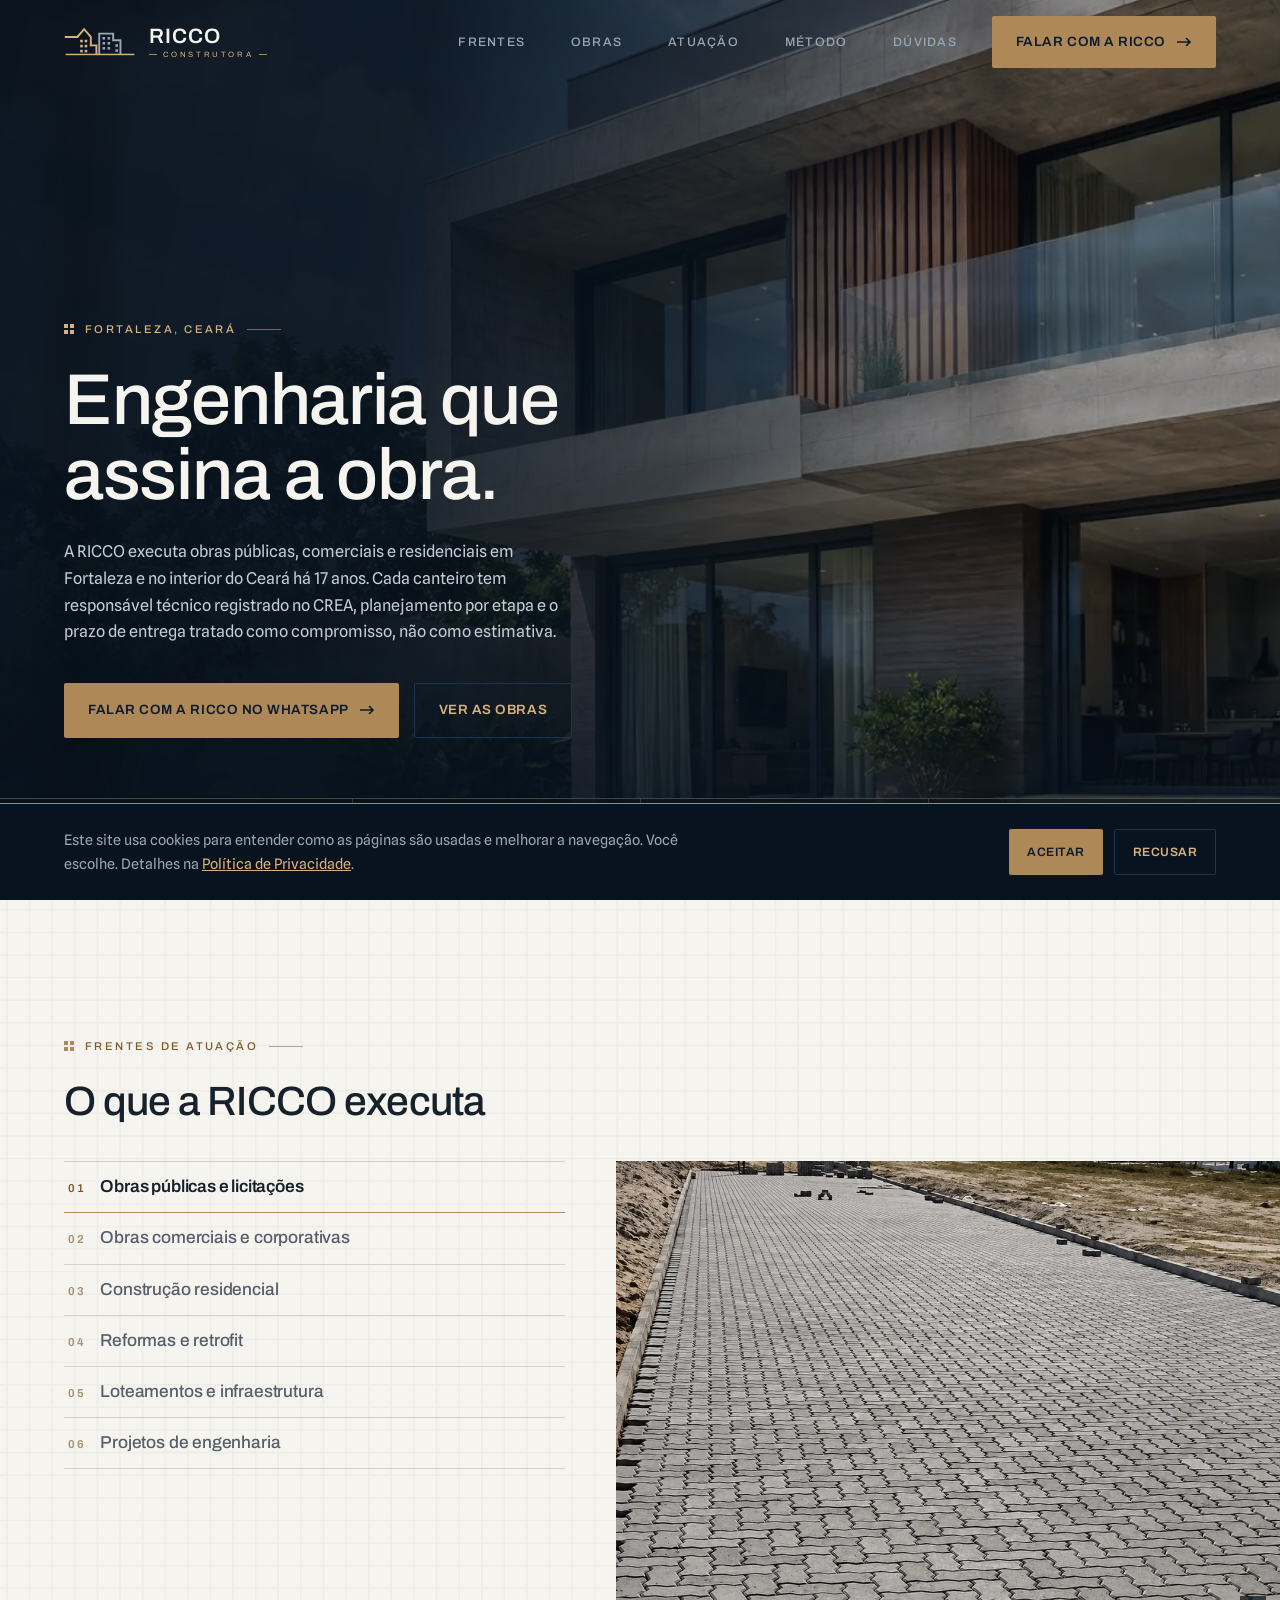
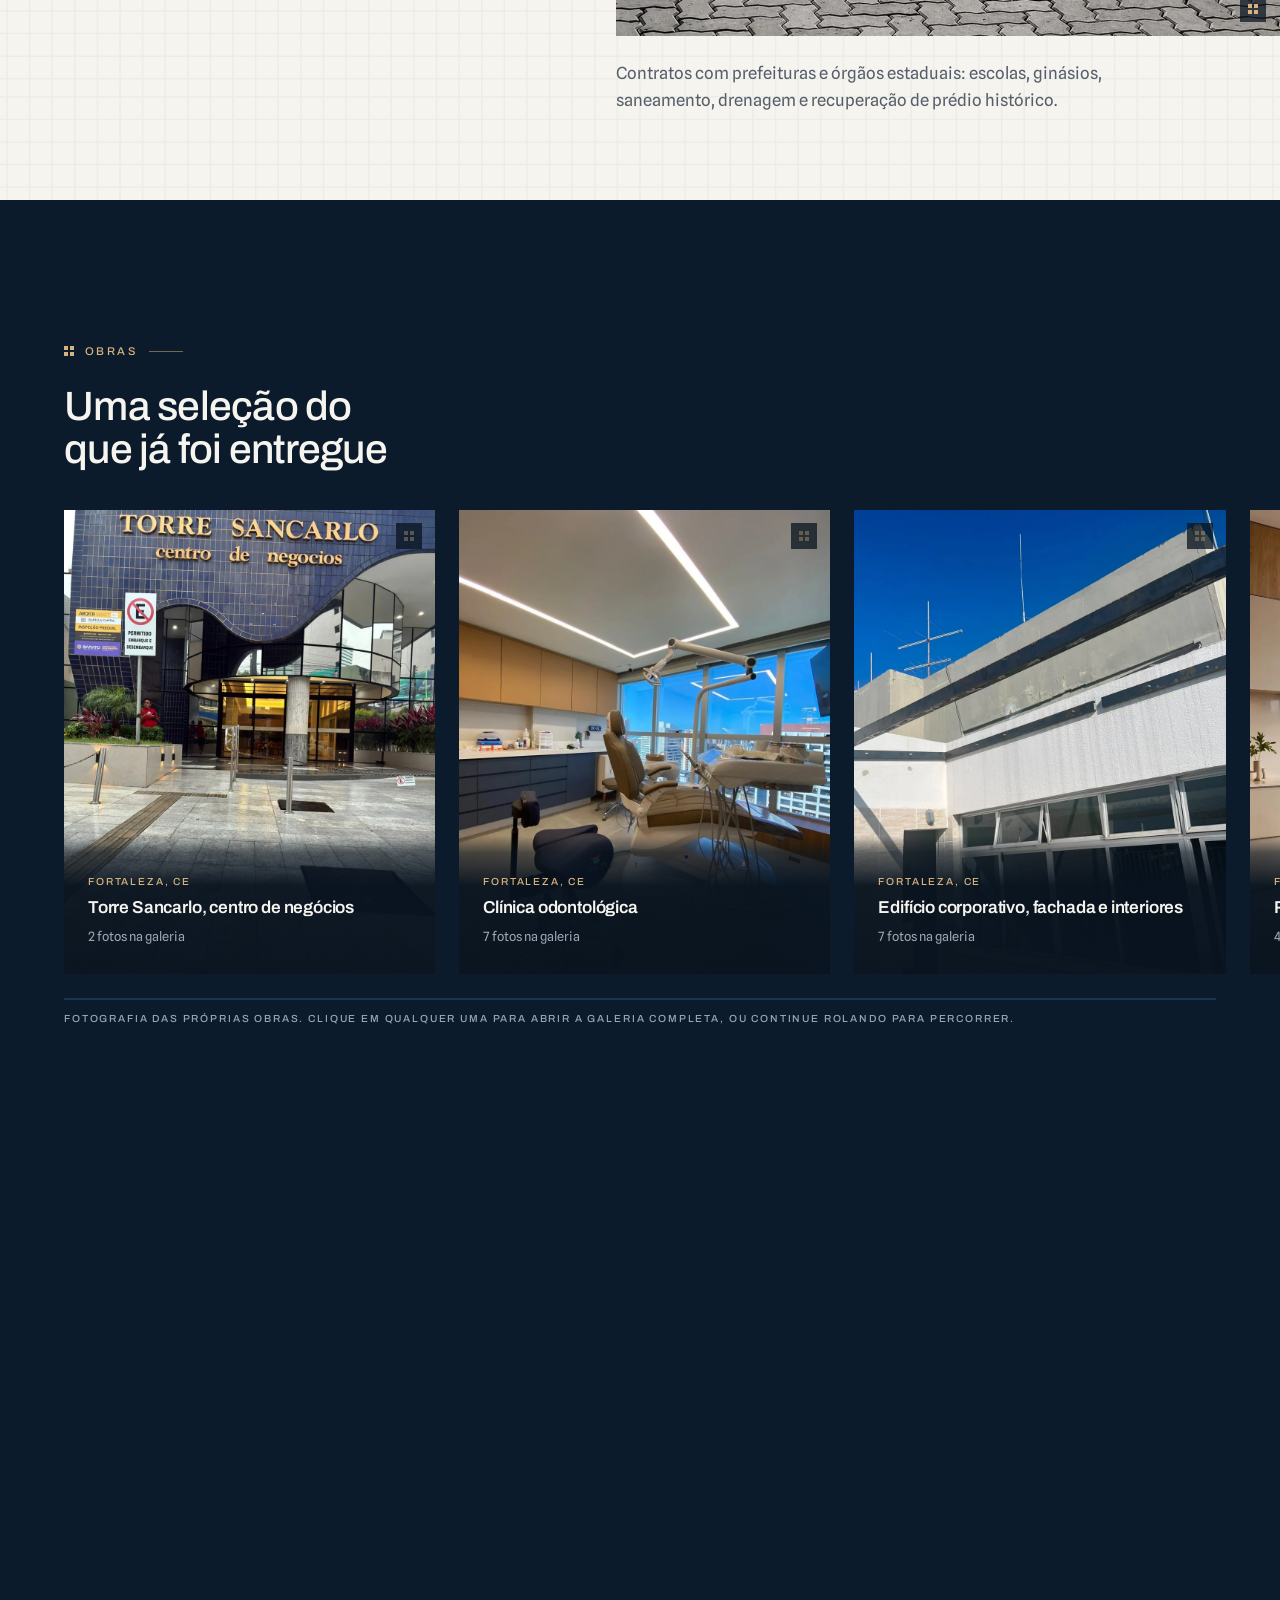
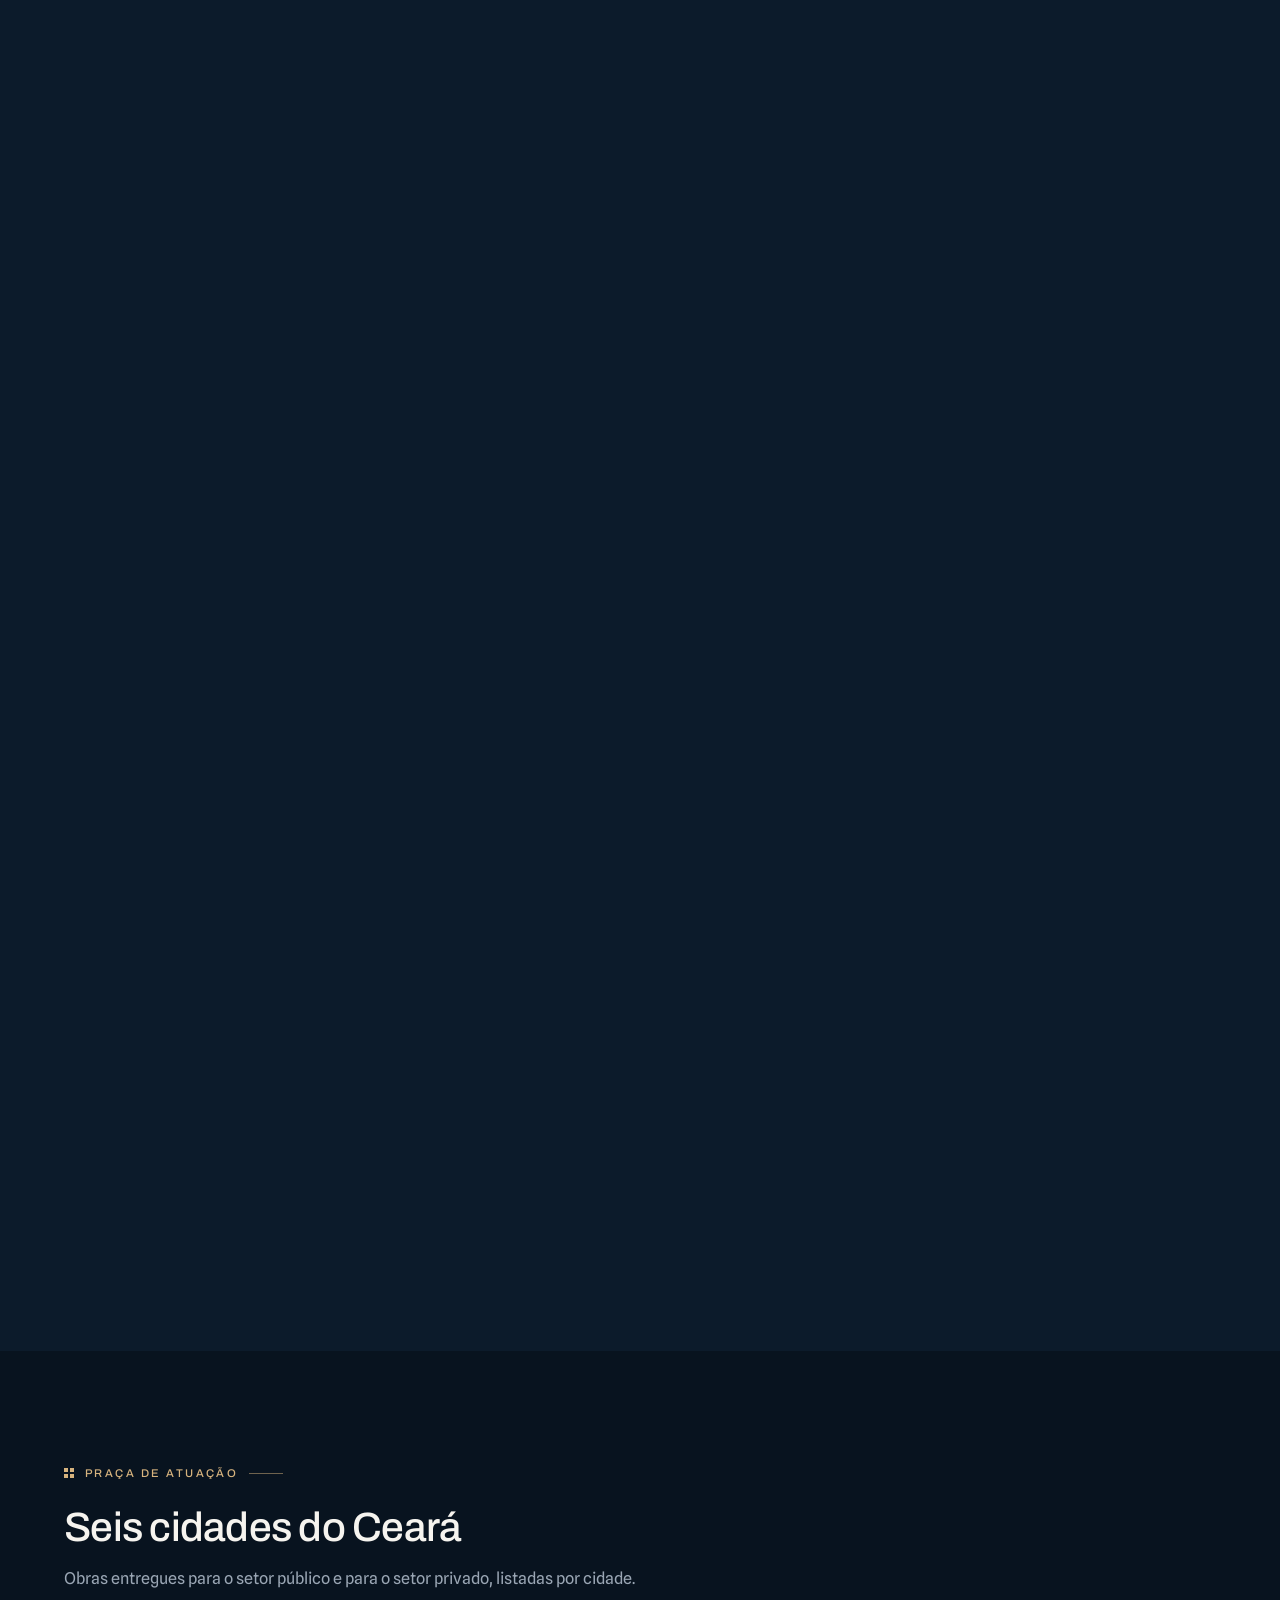
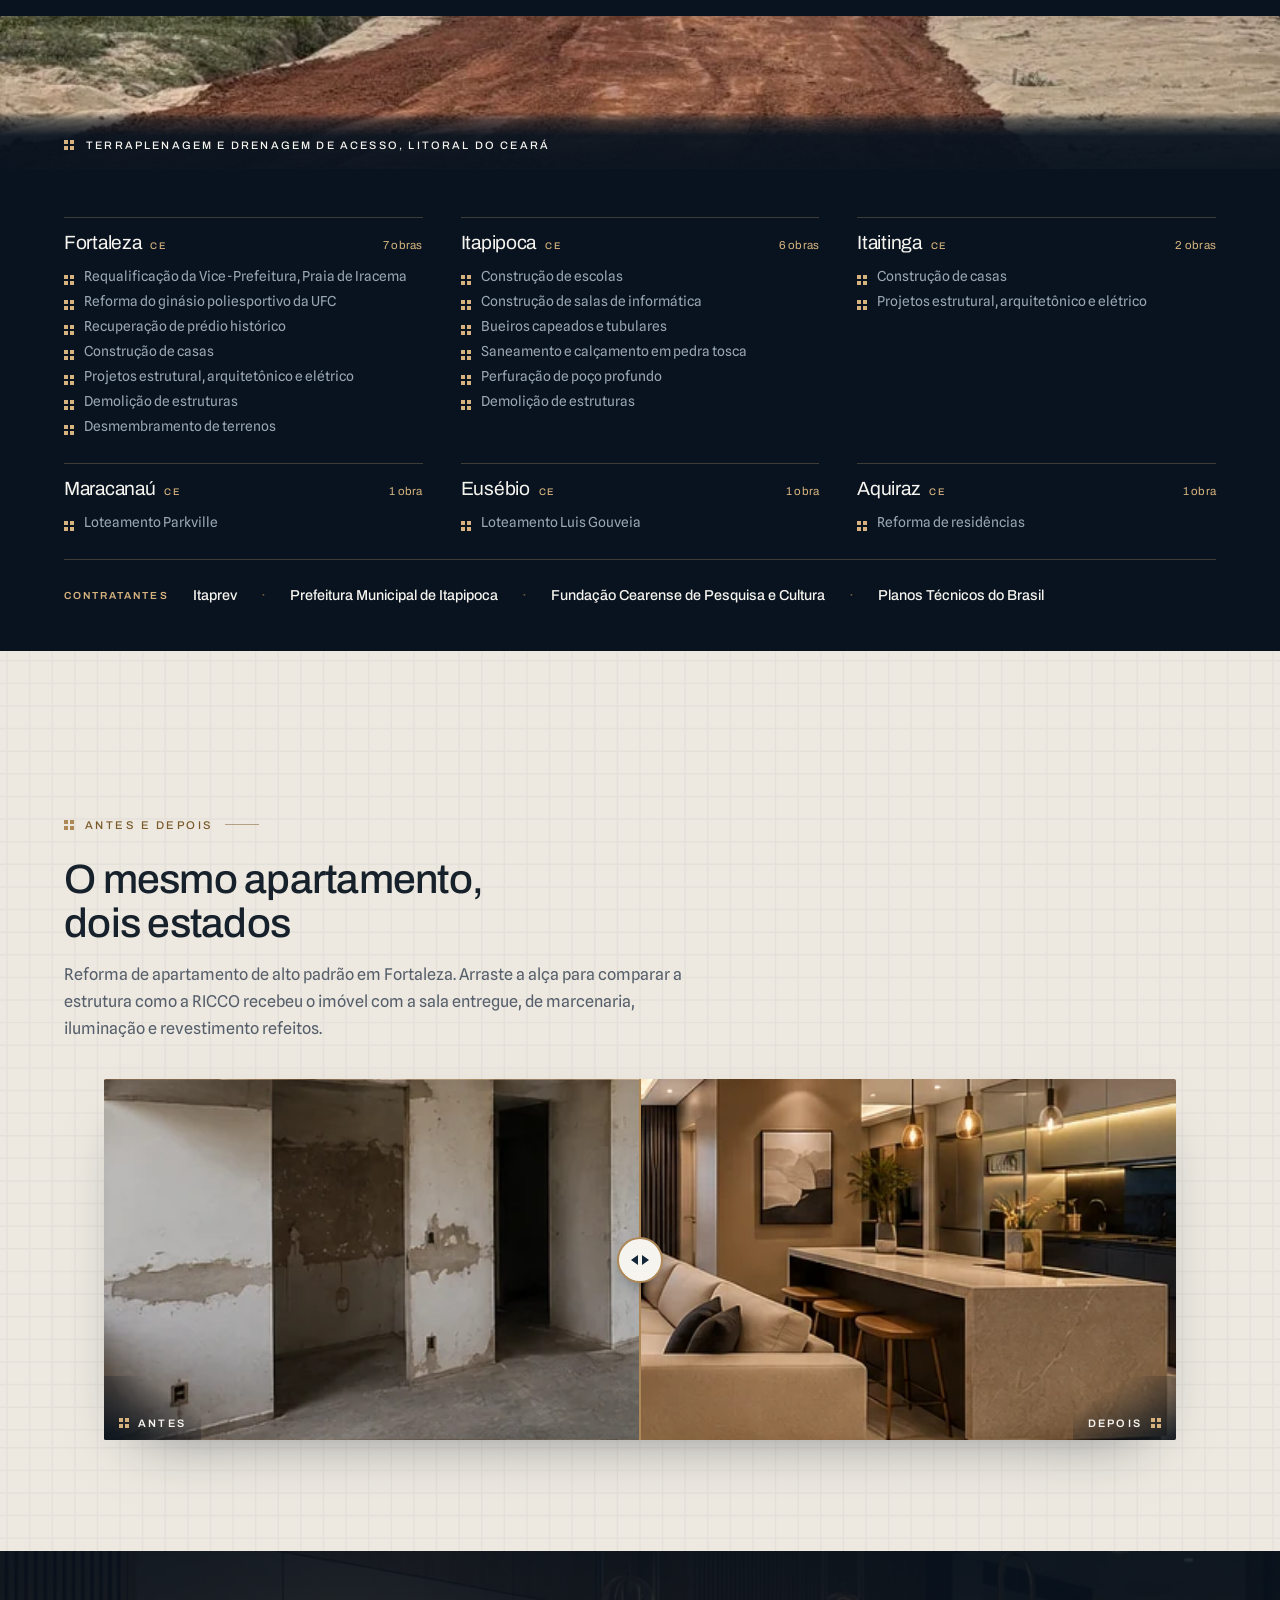
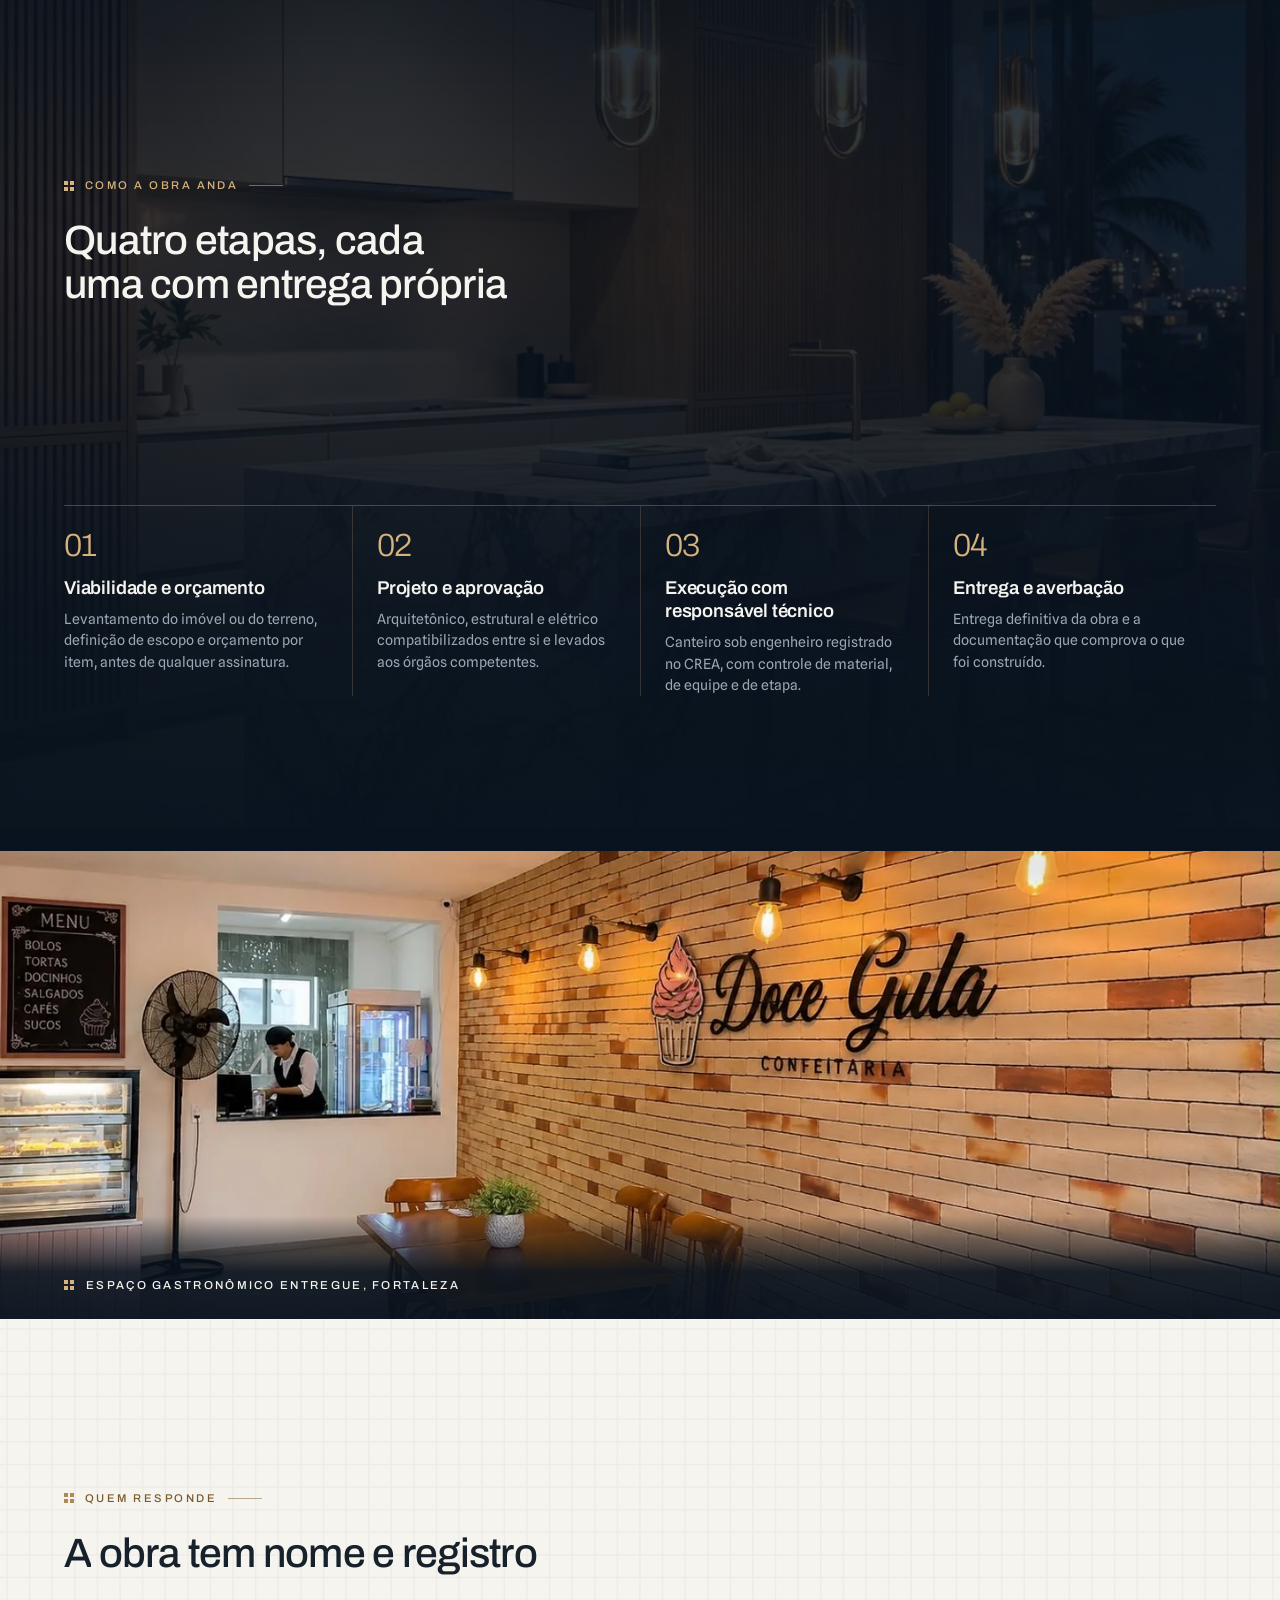
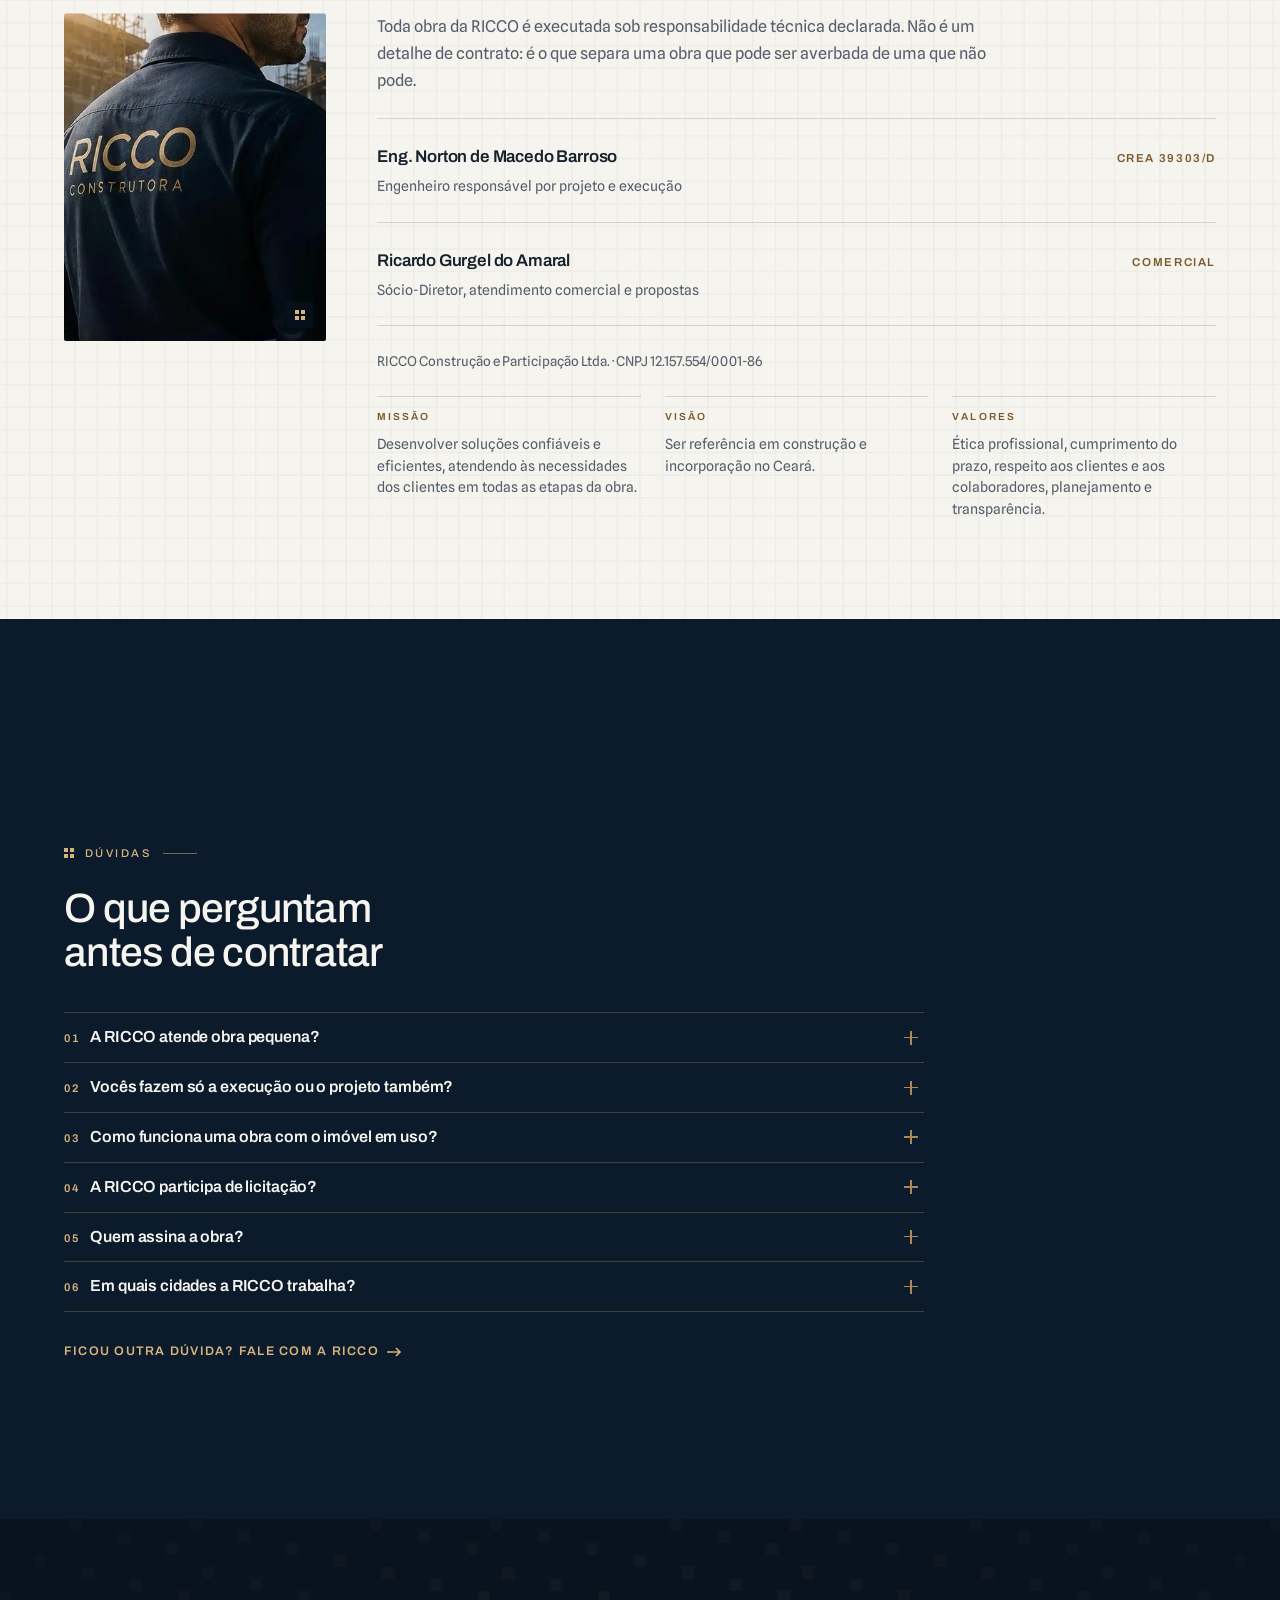
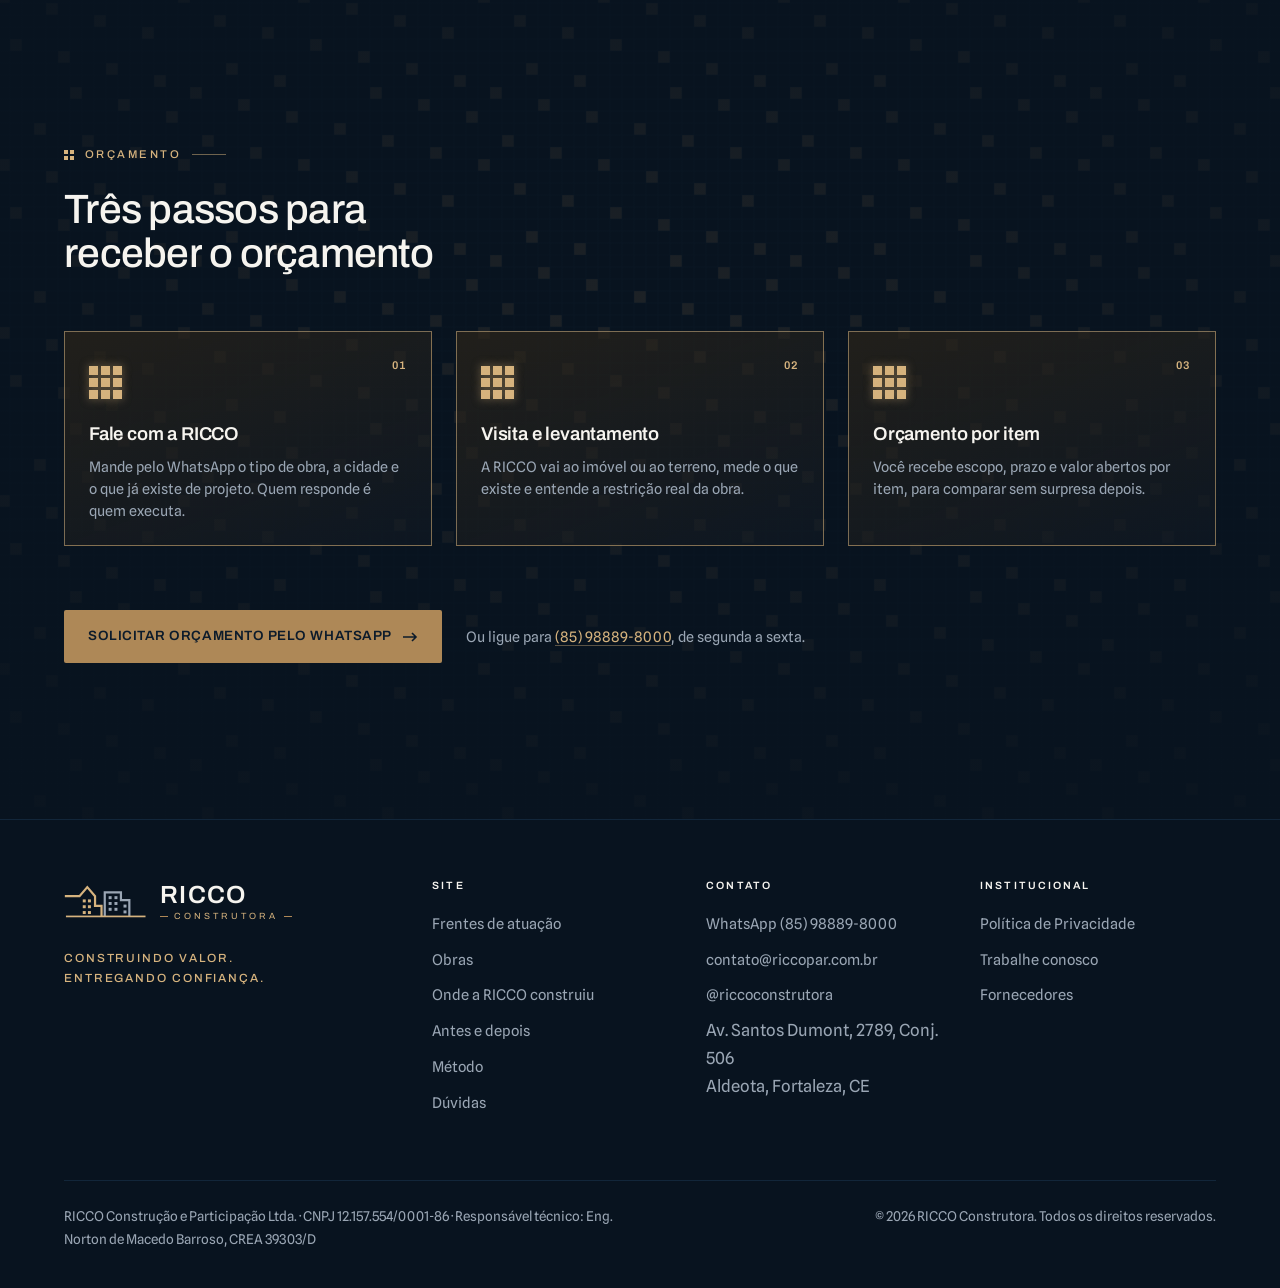
==== commit 13d6270d: "ajuste(ricco): nova foto de hero e fotos de portfólio — ClickUp 86akjxgtd - Troca a foto de fundo do" ====
--- a/deploy-wordpress/public_html/index.html
+++ b/deploy-wordpress/public_html/index.html
@@ -126,7 +126,7 @@
        mesma ideia da forma assinatura do site. -->
   <section class="hero on-dark" data-bg="dark" aria-labelledby="hero-h">
     <div class="hero-bg" data-parallax aria-hidden="true">
-      <img src="assets/img/hero/hero.webp" width="1920" height="1080" alt="" fetchpriority="high" decoding="async">
+      <img src="assets/img/hero/hero.webp" width="1067" height="1600" alt="" fetchpriority="high" decoding="async">
     </div>
     <div class="hero-veil" aria-hidden="true"></div>
     <div class="hero-light" aria-hidden="true"></div>
@@ -353,6 +353,36 @@
                 <span class="obra-over">Fortaleza e Itaitinga, CE</span>
                 <h3>Residências entregues</h3>
                 <span class="obra-count">4 fotos na galeria</span>
+              </div>
+            </button>
+
+            <button class="obra" type="button" data-reveal="fig"
+              data-title="Residências e áreas gourmet"
+              data-gallery="assets/img/portfolio/residencias-gourmet/01.webp|assets/img/portfolio/residencias-gourmet/02.webp|assets/img/portfolio/residencias-gourmet/03.webp">
+              <figure>
+                <img src="assets/img/portfolio/residencias-gourmet/capa.webp" width="1200" height="800" alt="Cozinha residencial com ilha em mármore, marcenaria ripada de madeira e pendentes, com vista para a cidade." loading="lazy" decoding="async">
+                <span class="corner mj" aria-hidden="true"><i></i><i></i><i></i><i></i></span>
+              </figure>
+              <div class="obra-body">
+                <span class="bar" aria-hidden="true"></span>
+                <span class="obra-over">Ceará</span>
+                <h3>Residências e áreas gourmet</h3>
+                <span class="obra-count">3 fotos na galeria</span>
+              </div>
+            </button>
+
+            <button class="obra" type="button" data-reveal="fig"
+              data-title="Interiores comerciais e residenciais"
+              data-gallery="assets/img/portfolio/interiores-comerciais/01.webp|assets/img/portfolio/interiores-comerciais/02.webp|assets/img/portfolio/interiores-comerciais/03.webp|assets/img/portfolio/interiores-comerciais/04.webp|assets/img/portfolio/interiores-comerciais/05.webp">
+              <figure>
+                <img src="assets/img/portfolio/interiores-comerciais/capa.webp" width="960" height="1280" alt="Interior comercial com divisória de vidro em esquadria preta, parede de tijolo aparente pintado e iluminação linear no forro." loading="lazy" decoding="async">
+                <span class="corner mj" aria-hidden="true"><i></i><i></i><i></i><i></i></span>
+              </figure>
+              <div class="obra-body">
+                <span class="bar" aria-hidden="true"></span>
+                <span class="obra-over">Ceará</span>
+                <h3>Interiores comerciais e residenciais</h3>
+                <span class="obra-count">5 fotos na galeria</span>
               </div>
             </button>
 
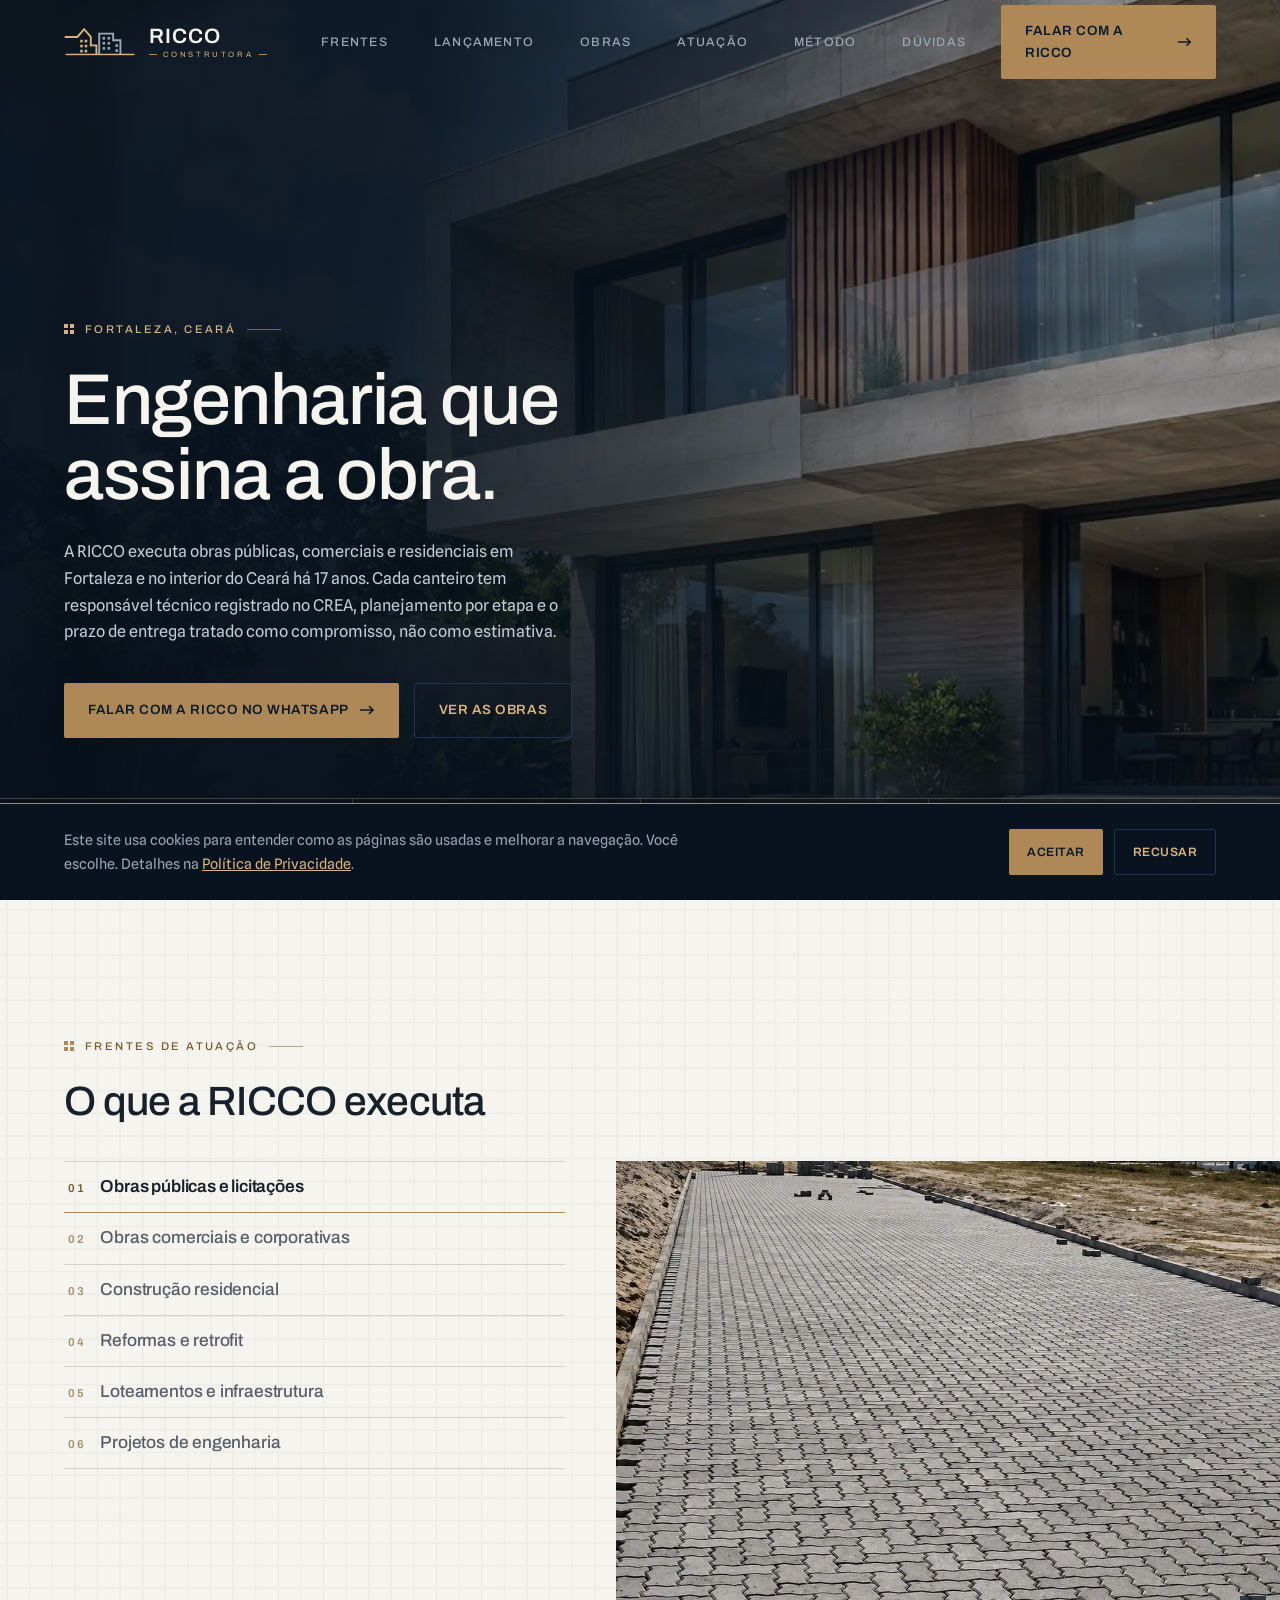
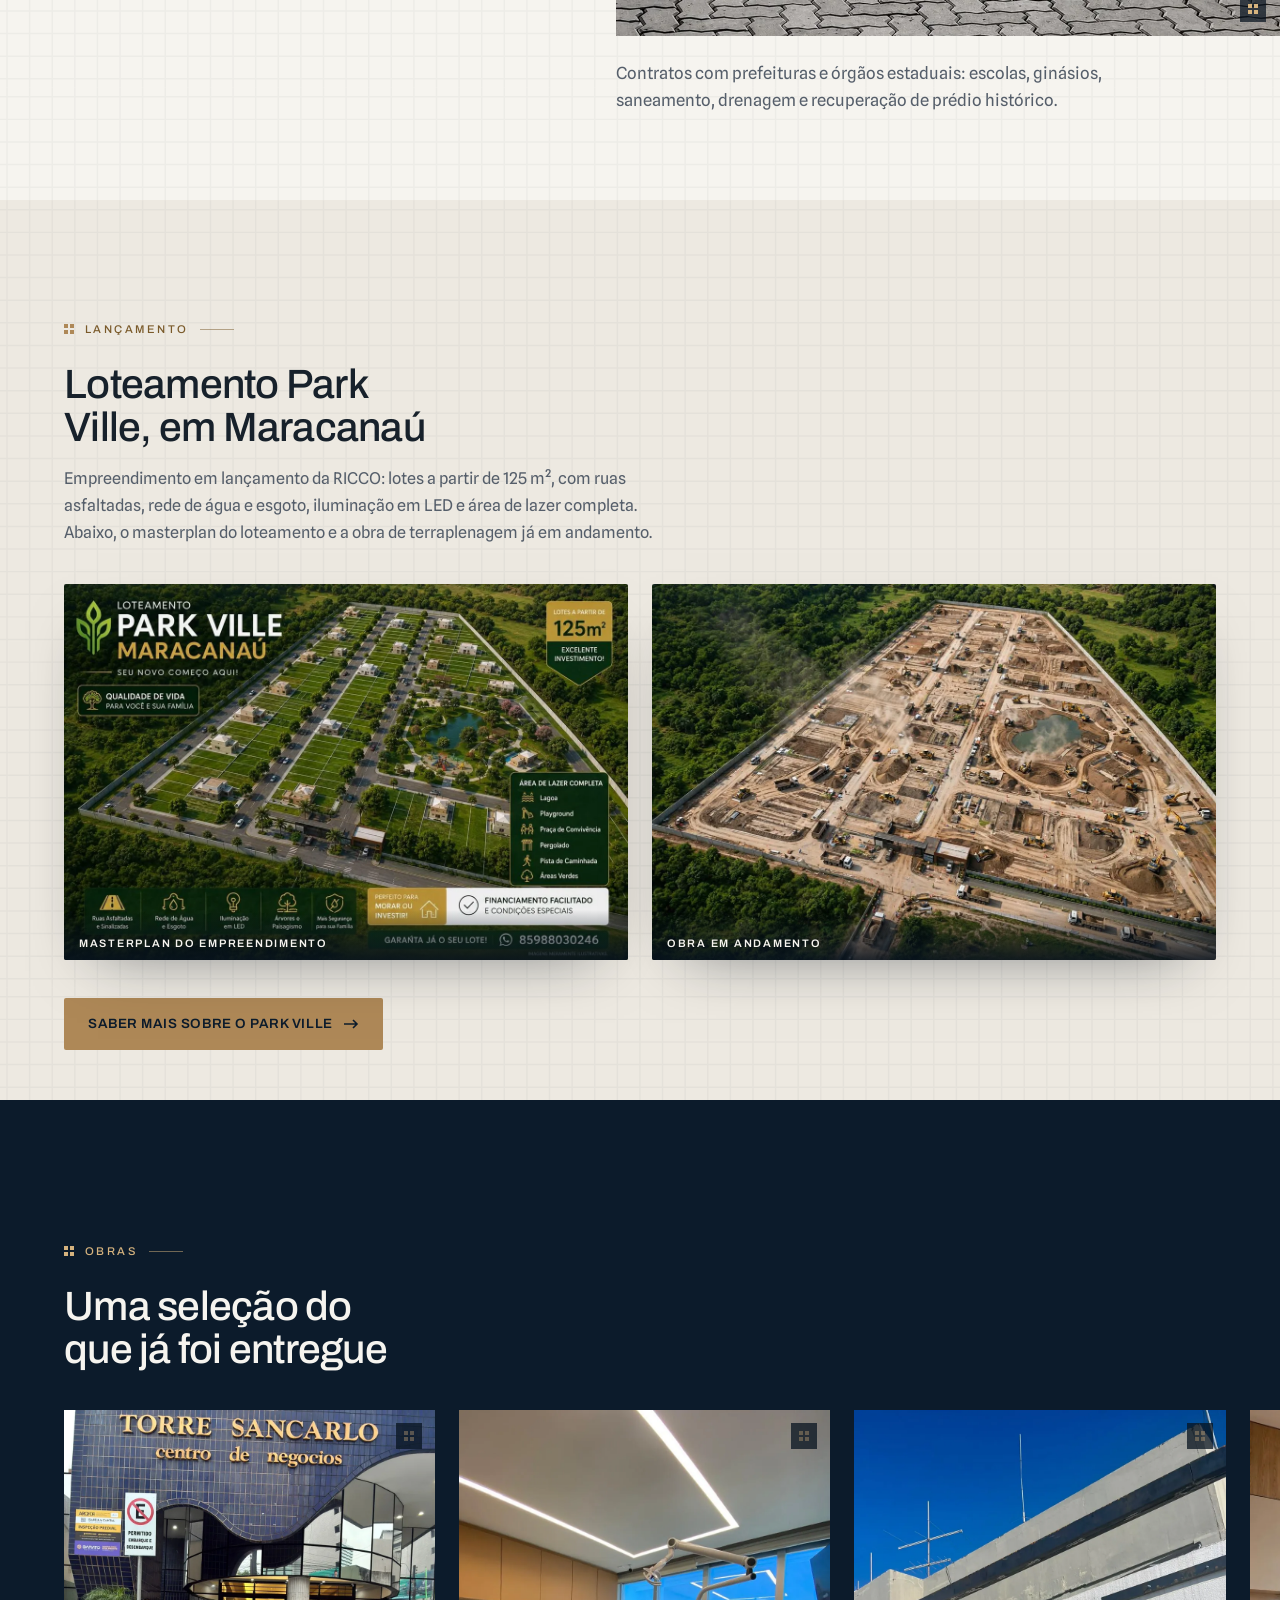
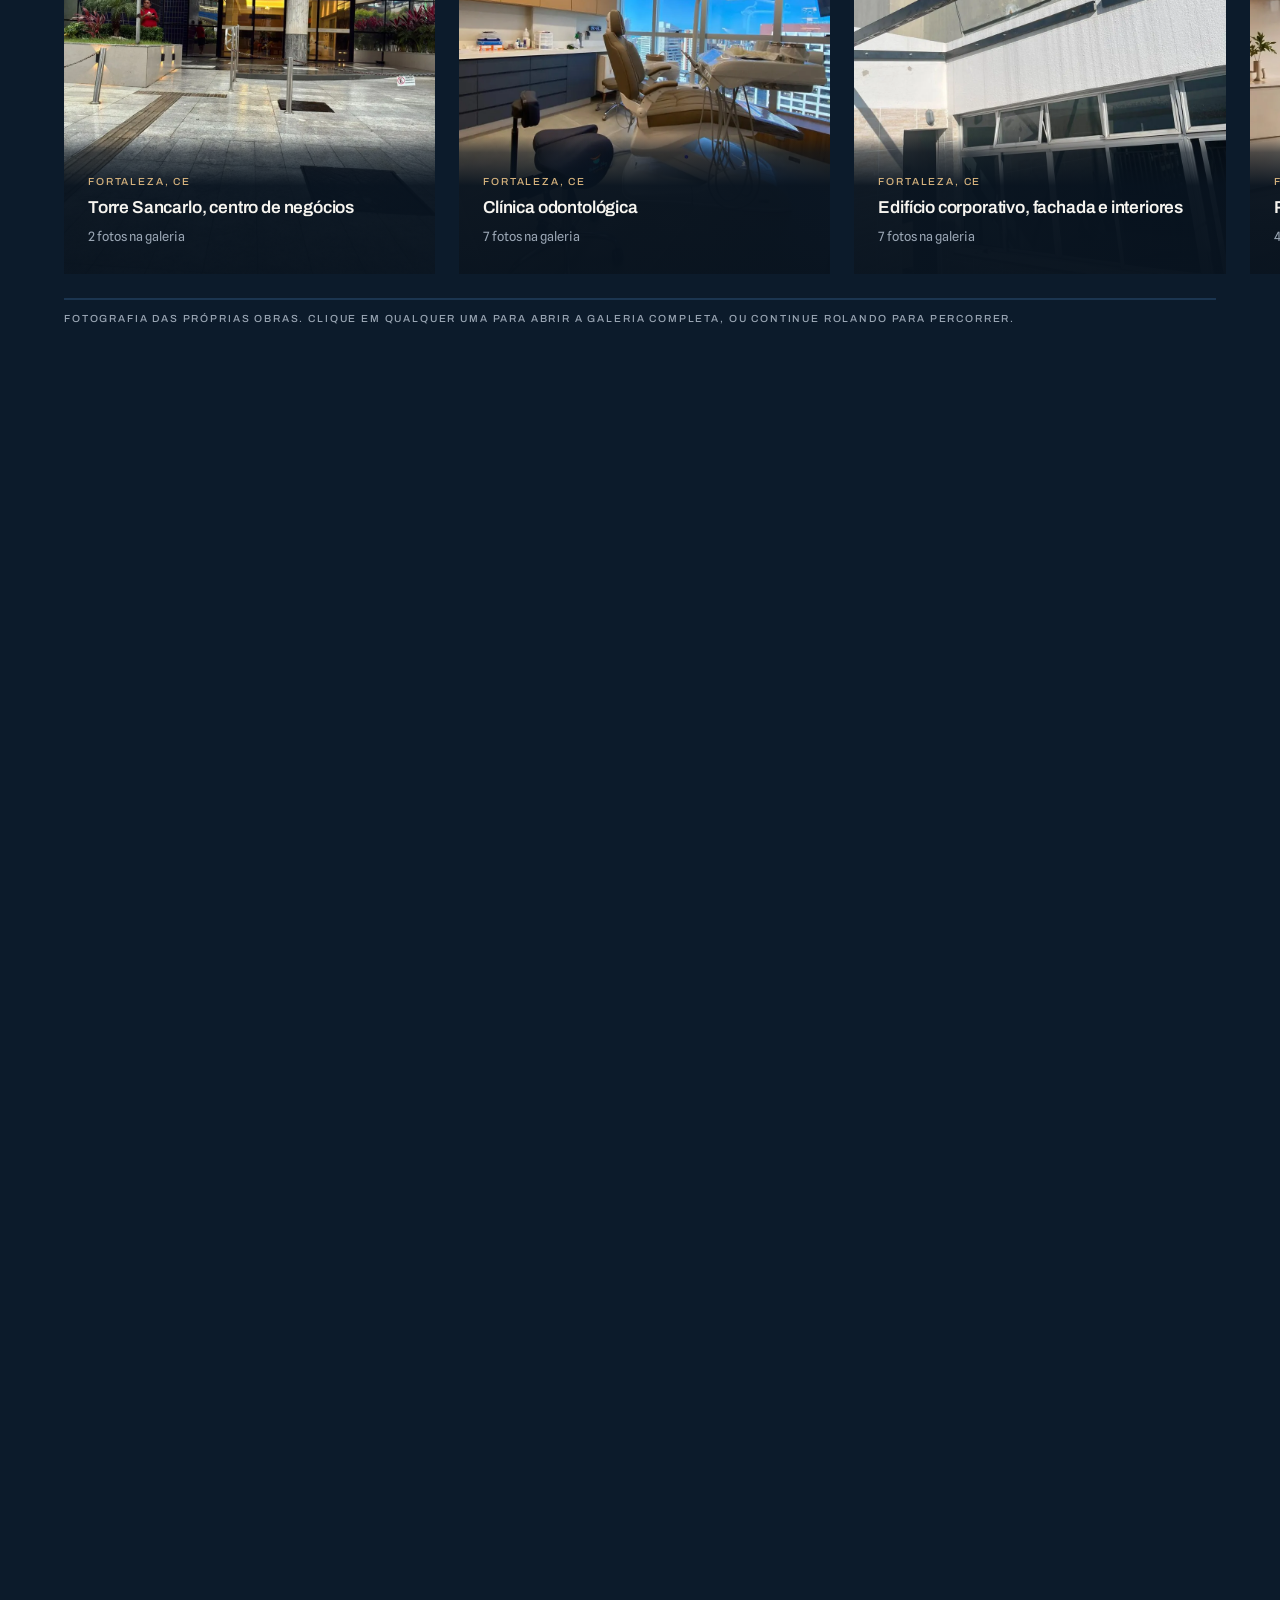
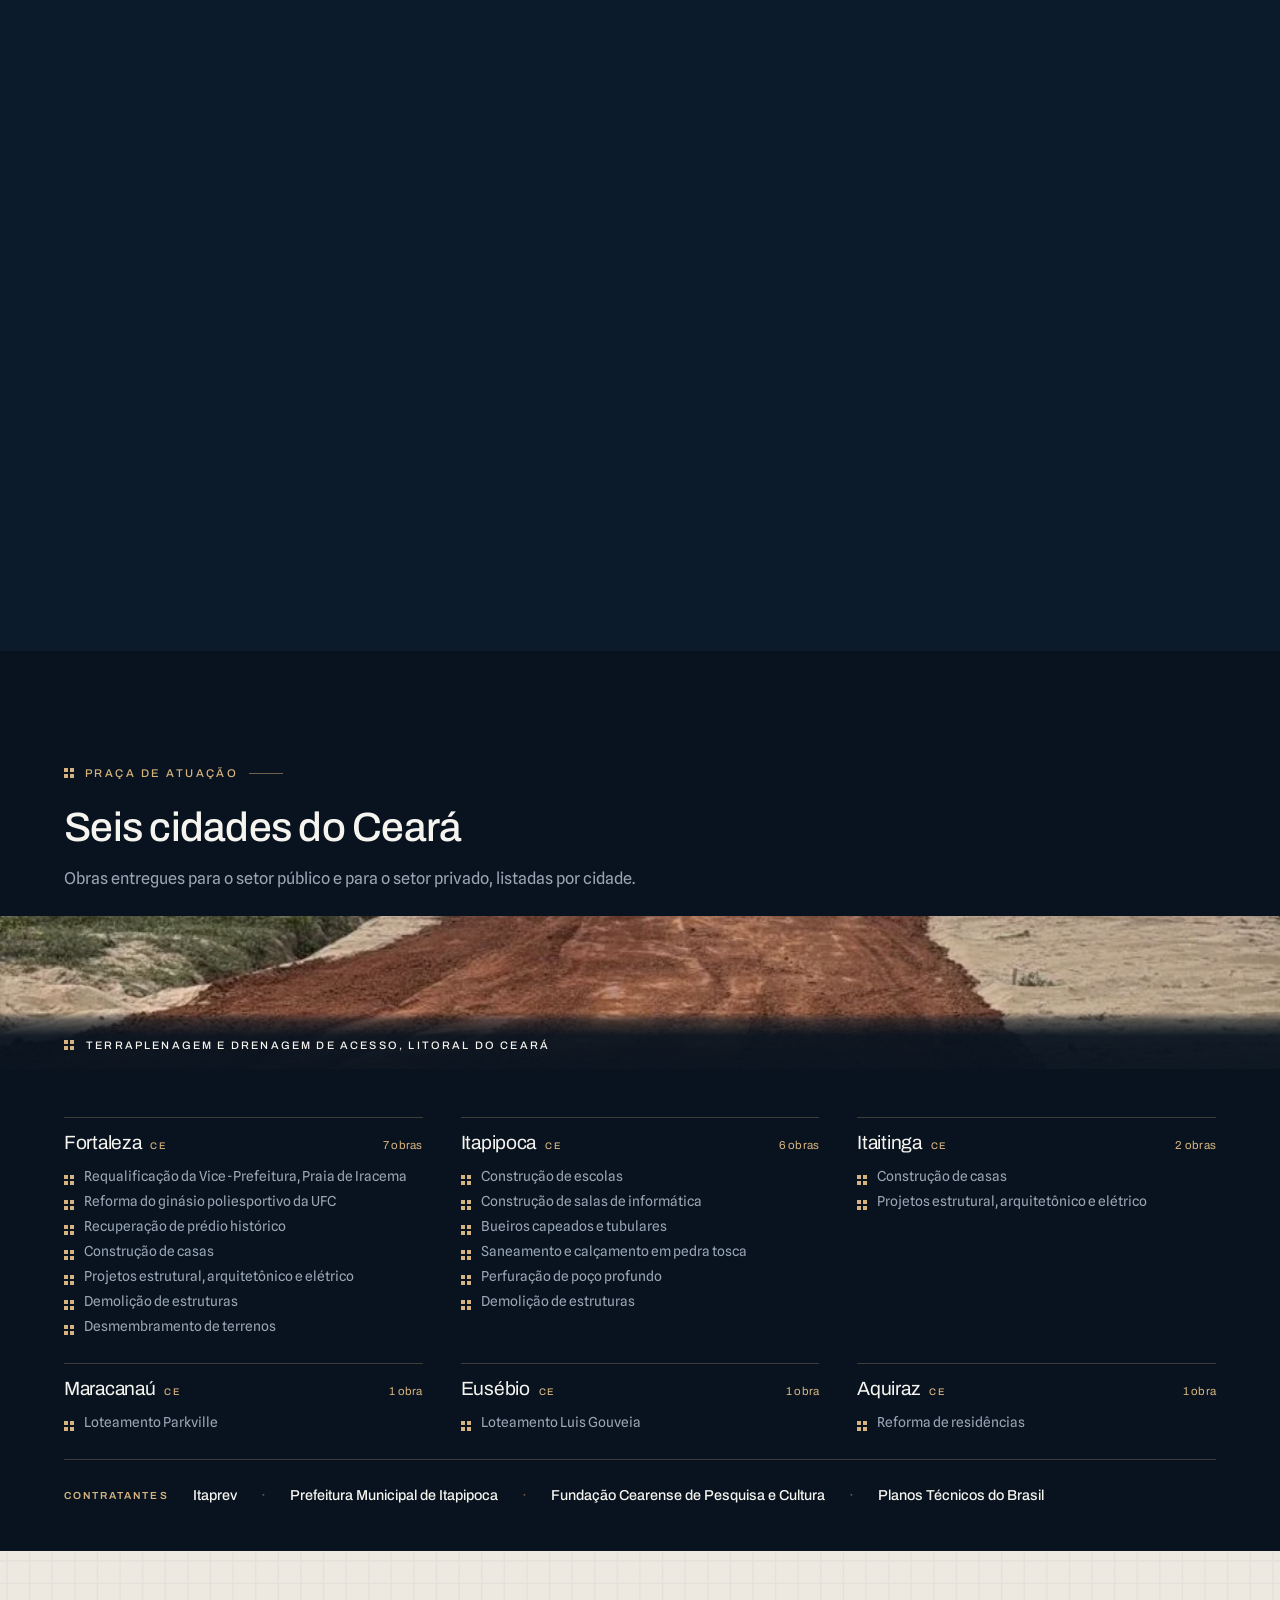
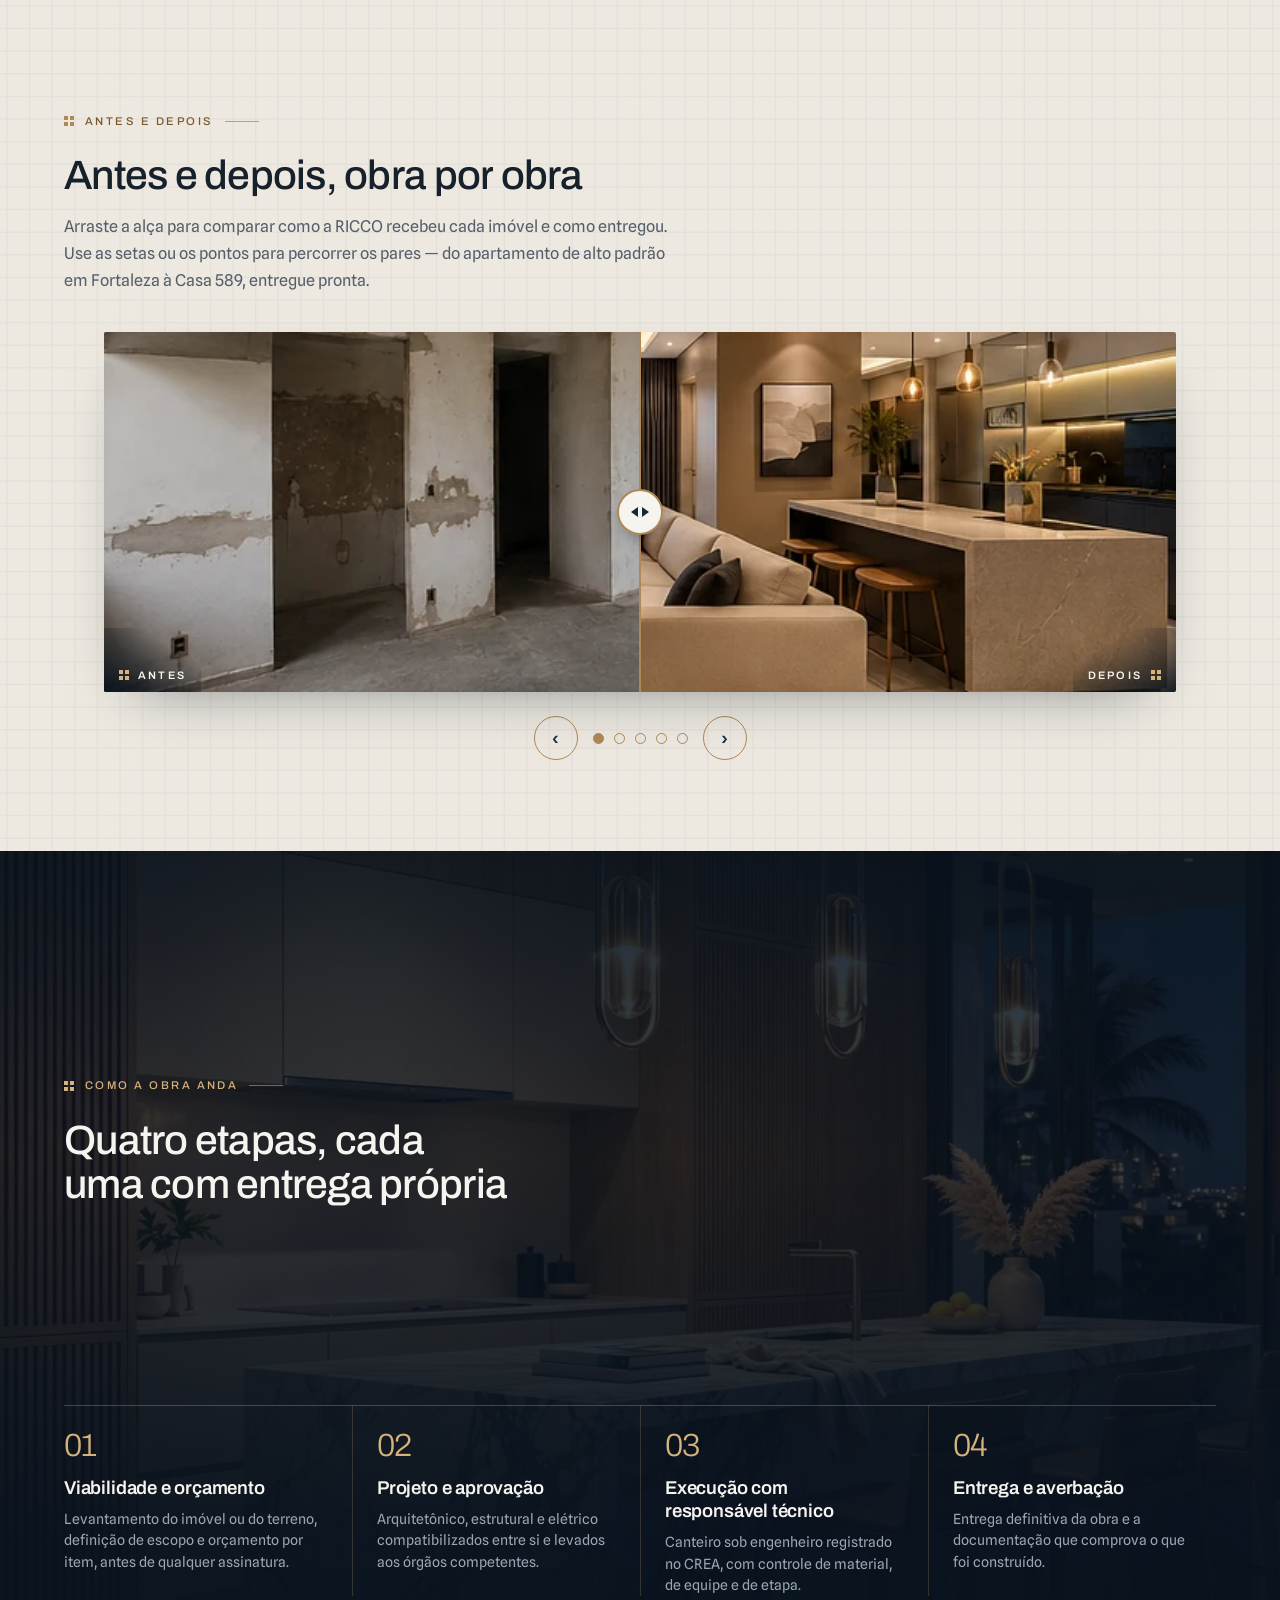
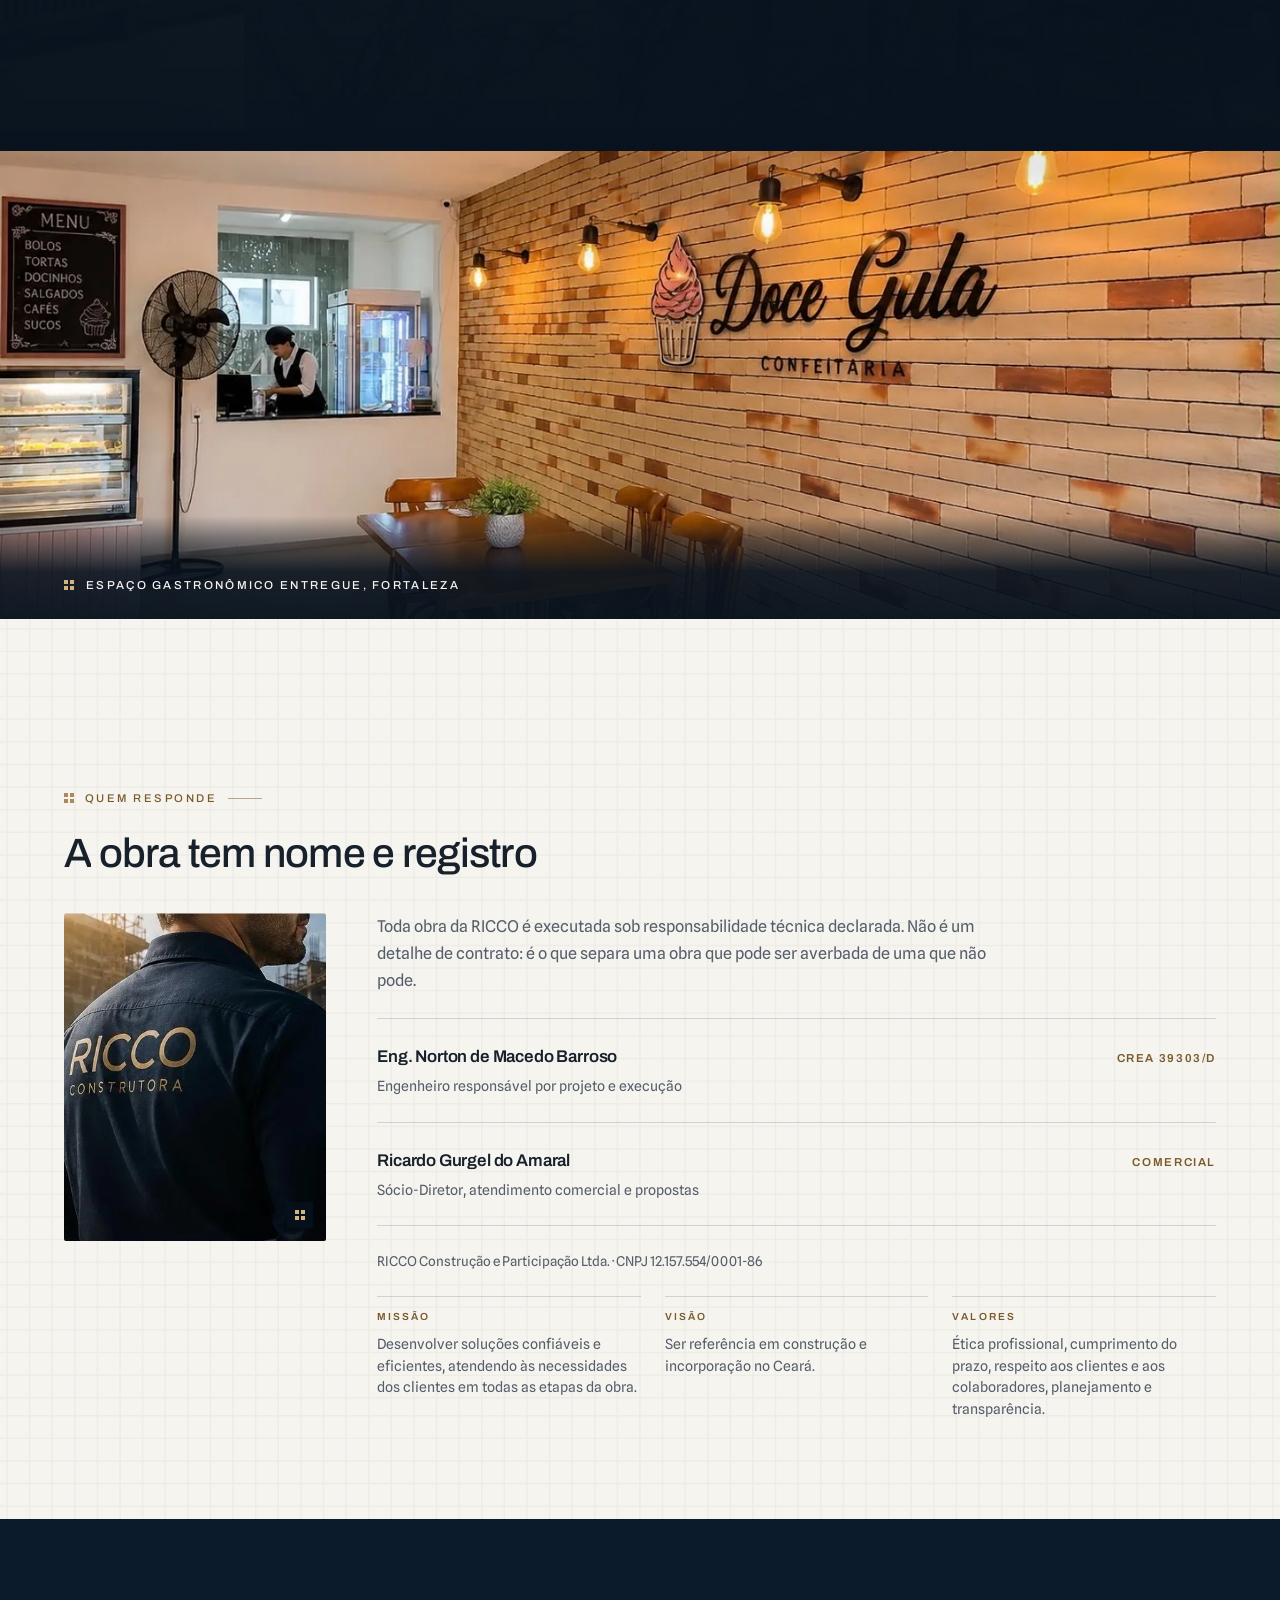
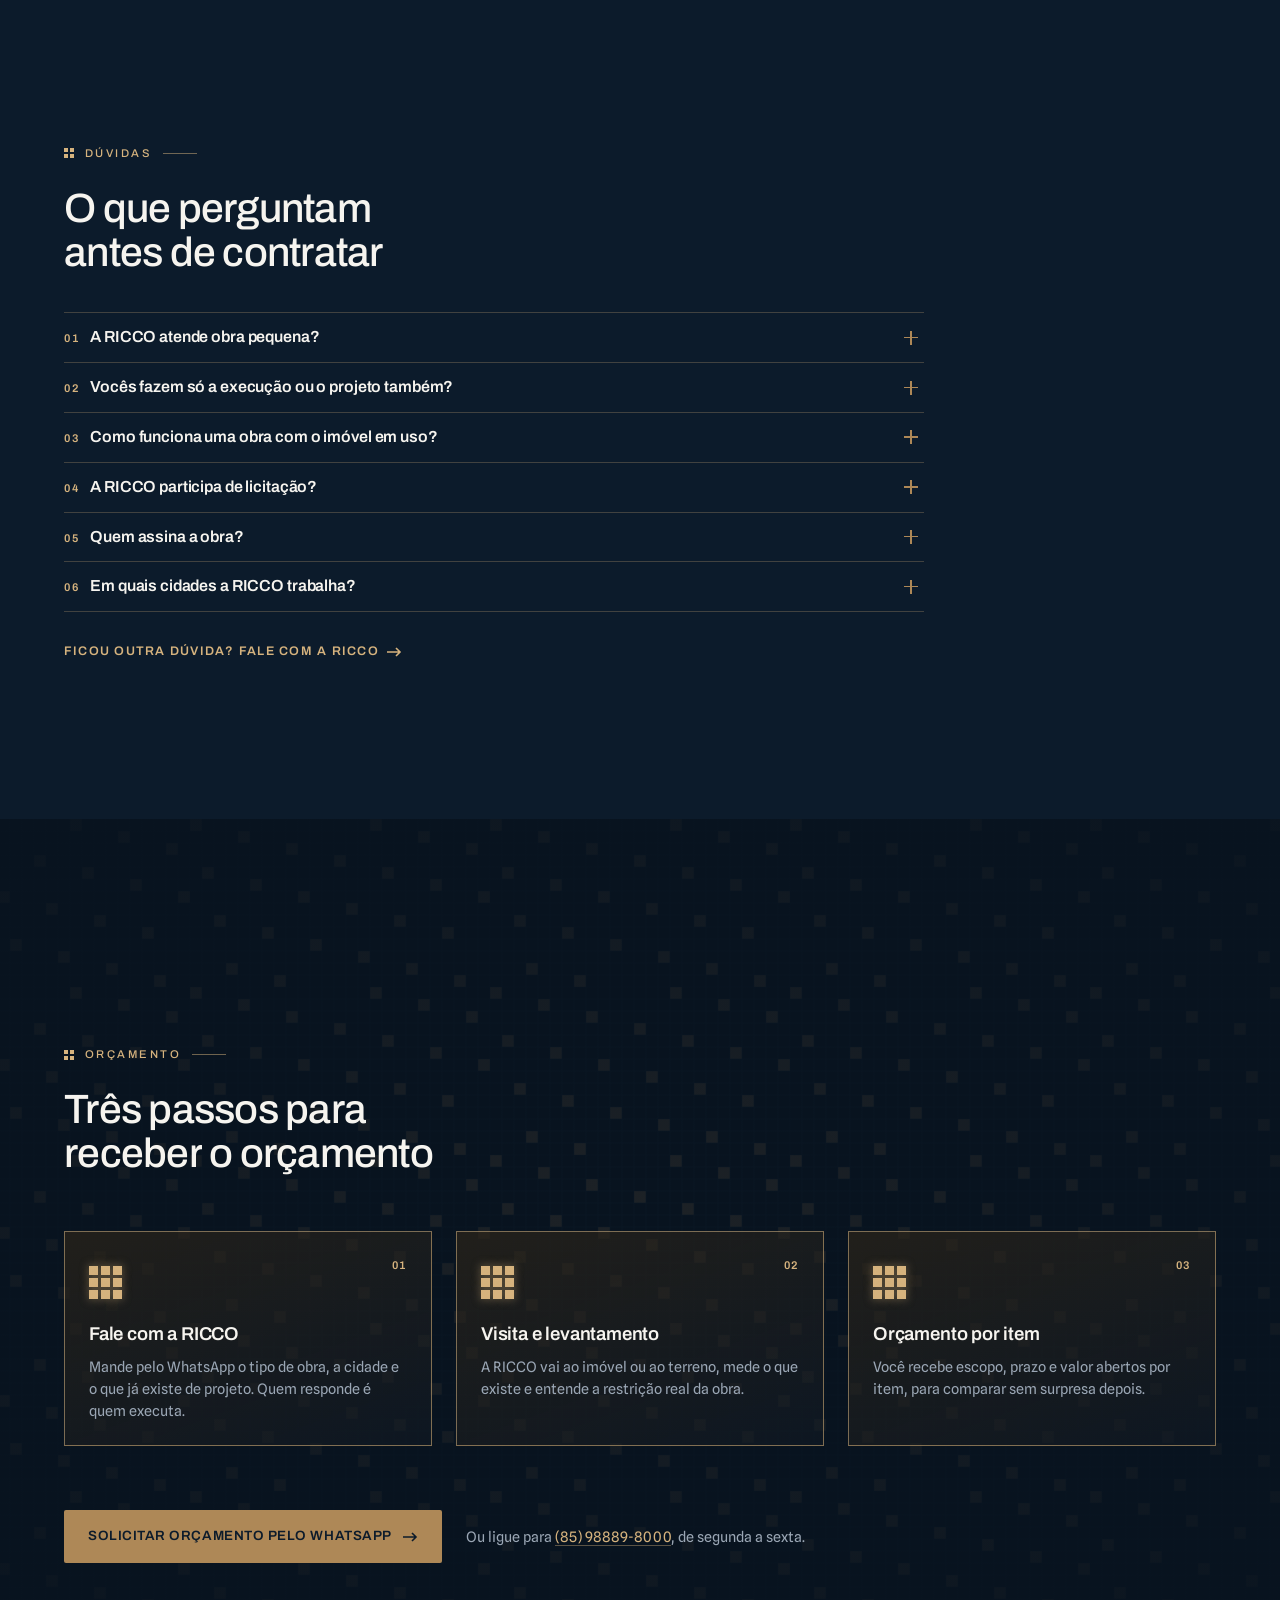
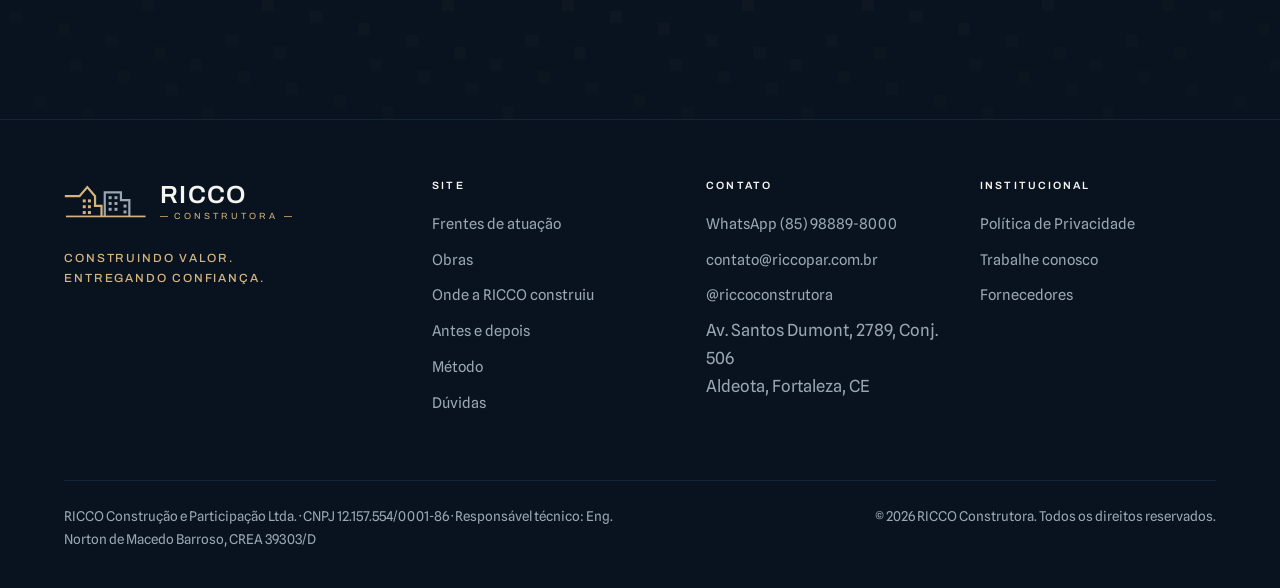
==== commit 9249ae1a: "ajuste(ricco): seção de lançamento, carrossel de antes/depois e auditoria de fotos — ClickUp 86akjxg" ====
--- a/deploy-wordpress/public_html/index.html
+++ b/deploy-wordpress/public_html/index.html
@@ -88,6 +88,7 @@
     <nav class="nav" aria-label="Navegação principal">
       <ul class="nav-list">
         <li><a href="#frentes"><span class="mj"><i></i><i></i><i></i><i></i></span>Frentes</a></li>
+        <li><a href="#lancamento"><span class="mj"><i></i><i></i><i></i><i></i></span>Lançamento</a></li>
         <li><a href="#obras"><span class="mj"><i></i><i></i><i></i><i></i></span>Obras</a></li>
         <li><a href="#onde"><span class="mj"><i></i><i></i><i></i><i></i></span>Atuação</a></li>
         <li><a href="#metodo"><span class="mj"><i></i><i></i><i></i><i></i></span>Método</a></li>
@@ -108,6 +109,7 @@
 <div class="scrim" aria-hidden="true"></div>
 <nav class="drawer" id="menu-mobile" aria-label="Navegação em telas pequenas">
   <a href="#frentes"><span class="mj"><i></i><i></i><i></i><i></i></span>Frentes de atuação</a>
+  <a href="#lancamento"><span class="mj"><i></i><i></i><i></i><i></i></span>Lançamento</a>
   <a href="#obras"><span class="mj"><i></i><i></i><i></i><i></i></span>Obras</a>
   <a href="#onde"><span class="mj"><i></i><i></i><i></i><i></i></span>Onde a RICCO construiu</a>
   <a href="#retrofit"><span class="mj"><i></i><i></i><i></i><i></i></span>Antes e depois</a>
@@ -245,6 +247,44 @@
     </div>
   </section>
 
+  <!-- ========================================================= LANÇAMENTO
+       Empreendimento em lançamento da RICCO: Loteamento Park Ville, em
+       Maracanaú. Duas imagens — o masterplan e a obra de terraplenagem em
+       andamento — mais um CTA para o WhatsApp. Mesmo sistema visual das
+       demais seções claras (eyebrow + h2 + lede + grade). -->
+  <section class="chapter paper-alt" id="lancamento" aria-labelledby="lancamento-h">
+    <span class="grid-tex" aria-hidden="true"></span>
+    <div class="container">
+      <div class="sec-head">
+        <p class="eyebrow" data-reveal="soft">
+          <span class="mj"><i></i><i></i><i></i><i></i></span>
+          Lançamento
+          <span class="rule"></span>
+        </p>
+        <div data-reveal="soft"><h2 id="lancamento-h">Loteamento Park Ville, em Maracanaú</h2></div>
+        <p class="lede" data-reveal>Empreendimento em lançamento da RICCO: lotes a partir de 125 m², com ruas asfaltadas, rede de água e esgoto, iluminação em LED e área de lazer completa. Abaixo, o masterplan do loteamento e a obra de terraplenagem já em andamento.</p>
+      </div>
+
+      <div class="lanc-grid" data-reveal>
+        <figure class="lanc-fig">
+          <img src="assets/img/lancamento/parkville-plano.webp" width="1200" height="800" alt="Masterplan do Loteamento Park Ville, em Maracanaú: quadras de lotes, ruas arborizadas, lagoa, playground e área de lazer." loading="lazy" decoding="async">
+          <figcaption>Masterplan do empreendimento</figcaption>
+        </figure>
+        <figure class="lanc-fig">
+          <img src="assets/img/lancamento/parkville-obra.webp" width="1200" height="787" alt="Vista aérea da obra do Loteamento Park Ville em andamento, com terraplenagem, máquinas e a lagoa já demarcada." loading="lazy" decoding="async">
+          <figcaption>Obra em andamento</figcaption>
+        </figure>
+      </div>
+
+      <div class="lanc-cta" data-reveal>
+        <a class="btn" data-wa-btn="lancamento" href="https://wa.me/5585988898000">
+          Saber mais sobre o Park Ville
+          <svg class="arw" width="15" height="10" viewBox="0 0 15 10" fill="none" aria-hidden="true"><path d="M0 5h13M9 1l4 4-4 4" stroke="currentColor" stroke-width="1.6"/></svg>
+        </a>
+      </div>
+    </div>
+  </section>
+
   <!-- ============================================================== OBRAS
        Cena travada no scroll: a trilha horizontal anda com o progresso da
        rolagem, então seis obras grandes cabem em uma tela. Abaixo de 900px
@@ -372,8 +412,8 @@
             </button>
 
             <button class="obra" type="button" data-reveal="fig"
-              data-title="Interiores comerciais e residenciais"
-              data-gallery="assets/img/portfolio/interiores-comerciais/01.webp|assets/img/portfolio/interiores-comerciais/02.webp|assets/img/portfolio/interiores-comerciais/03.webp|assets/img/portfolio/interiores-comerciais/04.webp|assets/img/portfolio/interiores-comerciais/05.webp">
+              data-title="Interiores, comércio e obras"
+              data-gallery="assets/img/portfolio/interiores-comerciais/01.webp|assets/img/portfolio/interiores-comerciais/02.webp|assets/img/portfolio/interiores-comerciais/03.webp|assets/img/portfolio/interiores-comerciais/04.webp|assets/img/portfolio/interiores-comerciais/05.webp|assets/img/portfolio/interiores-comerciais/06.webp|assets/img/portfolio/interiores-comerciais/07.webp">
               <figure>
                 <img src="assets/img/portfolio/interiores-comerciais/capa.webp" width="960" height="1280" alt="Interior comercial com divisória de vidro em esquadria preta, parede de tijolo aparente pintado e iluminação linear no forro." loading="lazy" decoding="async">
                 <span class="corner mj" aria-hidden="true"><i></i><i></i><i></i><i></i></span>
@@ -381,8 +421,8 @@
               <div class="obra-body">
                 <span class="bar" aria-hidden="true"></span>
                 <span class="obra-over">Ceará</span>
-                <h3>Interiores comerciais e residenciais</h3>
-                <span class="obra-count">5 fotos na galeria</span>
+                <h3>Interiores, comércio e obras</h3>
+                <span class="obra-count">7 fotos na galeria</span>
               </div>
             </button>
 
@@ -500,22 +540,97 @@
           Antes e depois
           <span class="rule"></span>
         </p>
-        <div data-reveal="soft"><h2 id="retrofit-h">O mesmo apartamento, dois estados</h2></div>
-        <p class="lede" data-reveal>Reforma de apartamento de alto padrão em Fortaleza. Arraste a alça para comparar a estrutura como a RICCO recebeu o imóvel com a sala entregue, de marcenaria, iluminação e revestimento refeitos.</p>
+        <div data-reveal="soft"><h2 id="retrofit-h">Antes e depois, obra por obra</h2></div>
+        <p class="lede" data-reveal>Arraste a alça para comparar como a RICCO recebeu cada imóvel e como entregou. Use as setas ou os pontos para percorrer os pares — do apartamento de alto padrão em Fortaleza à Casa 589, entregue pronta.</p>
       </div>
 
       <div class="ba" data-reveal data-ba>
-        <figure class="ba-frame">
-          <img class="ba-after" src="assets/img/split/depois.webp" width="702" height="236" alt="A mesma sala depois da reforma: painel ripado com TV, sofá em L, tapete, mesa de jantar e cozinha integrada, com a sacada e a vista da cidade ao fundo." loading="lazy" decoding="async">
-          <div class="ba-before">
-            <img src="assets/img/split/antes.webp" width="702" height="236" alt="Antes da reforma: o apartamento em estrutura bruta, paredes de concreto e piso sem acabamento, com a sacada e a vista da cidade à direita." loading="lazy" decoding="async">
+        <div class="ba-viewport">
+
+          <div class="ba-slide" role="group" aria-roledescription="slide" data-ba-label="Apartamento de alto padrão, Fortaleza">
+            <figure class="ba-frame">
+              <img class="ba-after" src="assets/img/split/depois.webp" width="702" height="236" alt="A mesma sala depois da reforma: painel ripado com TV, sofá em L, tapete, mesa de jantar e cozinha integrada, com a sacada e a vista da cidade ao fundo." loading="lazy" decoding="async">
+              <div class="ba-before">
+                <img src="assets/img/split/antes.webp" width="702" height="236" alt="Antes da reforma: o apartamento em estrutura bruta, paredes de concreto e piso sem acabamento, com a sacada e a vista da cidade à direita." loading="lazy" decoding="async">
+              </div>
+              <span class="ba-tag ba-tag--before" aria-hidden="true"><span class="mj"><i></i><i></i><i></i><i></i></span>Antes</span>
+              <span class="ba-tag ba-tag--after" aria-hidden="true">Depois<span class="mj"><i></i><i></i><i></i><i></i></span></span>
+              <button class="ba-handle" type="button" role="slider" aria-orientation="horizontal" aria-valuemin="0" aria-valuemax="100" aria-valuenow="50" aria-label="Comparar antes e depois deste par. Use as setas do teclado para mover.">
+                <span class="ba-grip" aria-hidden="true"></span>
+              </button>
+            </figure>
           </div>
-          <span class="ba-tag ba-tag--before" aria-hidden="true"><span class="mj"><i></i><i></i><i></i><i></i></span>Antes</span>
-          <span class="ba-tag ba-tag--after" aria-hidden="true">Depois<span class="mj"><i></i><i></i><i></i><i></i></span></span>
-          <button class="ba-handle" type="button" role="slider" aria-orientation="horizontal" aria-valuemin="0" aria-valuemax="100" aria-valuenow="50" aria-label="Comparar antes e depois. Use as setas do teclado para mover.">
-            <span class="ba-grip" aria-hidden="true"></span>
-          </button>
-        </figure>
+
+          <div class="ba-slide" hidden role="group" aria-roledescription="slide" data-ba-label="Casa 589, fachada">
+            <figure class="ba-frame ar-casa">
+              <img class="ba-after" src="assets/img/split/casa589-1-depois.webp" width="638" height="490" alt="Fachada da Casa 589 depois da obra, com pintura cinza, portão de alumínio branco e paisagismo." loading="lazy" decoding="async">
+              <div class="ba-before">
+                <img src="assets/img/split/casa589-1-antes.webp" width="638" height="490" alt="Fachada da Casa 589 durante a obra, em estrutura de concreto e alvenaria aparente." loading="lazy" decoding="async">
+              </div>
+              <span class="ba-tag ba-tag--before" aria-hidden="true"><span class="mj"><i></i><i></i><i></i><i></i></span>Antes</span>
+              <span class="ba-tag ba-tag--after" aria-hidden="true">Depois<span class="mj"><i></i><i></i><i></i><i></i></span></span>
+              <button class="ba-handle" type="button" role="slider" aria-orientation="horizontal" aria-valuemin="0" aria-valuemax="100" aria-valuenow="50" aria-label="Comparar antes e depois deste par. Use as setas do teclado para mover.">
+                <span class="ba-grip" aria-hidden="true"></span>
+              </button>
+            </figure>
+          </div>
+
+          <div class="ba-slide" hidden role="group" aria-roledescription="slide" data-ba-label="Casa 589, área gourmet">
+            <figure class="ba-frame ar-casa">
+              <img class="ba-after" src="assets/img/split/casa589-2-depois.webp" width="638" height="490" alt="Área gourmet da Casa 589 depois da obra, com churrasqueira, bancada e jardim." loading="lazy" decoding="async">
+              <div class="ba-before">
+                <img src="assets/img/split/casa589-2-antes.webp" width="638" height="490" alt="Mesma área da Casa 589 durante a obra, em contrapiso e alvenaria bruta." loading="lazy" decoding="async">
+              </div>
+              <span class="ba-tag ba-tag--before" aria-hidden="true"><span class="mj"><i></i><i></i><i></i><i></i></span>Antes</span>
+              <span class="ba-tag ba-tag--after" aria-hidden="true">Depois<span class="mj"><i></i><i></i><i></i><i></i></span></span>
+              <button class="ba-handle" type="button" role="slider" aria-orientation="horizontal" aria-valuemin="0" aria-valuemax="100" aria-valuenow="50" aria-label="Comparar antes e depois deste par. Use as setas do teclado para mover.">
+                <span class="ba-grip" aria-hidden="true"></span>
+              </button>
+            </figure>
+          </div>
+
+          <div class="ba-slide" hidden role="group" aria-roledescription="slide" data-ba-label="Casa 589, corredor lateral">
+            <figure class="ba-frame ar-casa">
+              <img class="ba-after" src="assets/img/split/casa589-3-depois.webp" width="638" height="490" alt="Corredor lateral da Casa 589 depois da obra, com piso assentado, muro pintado e vasos de plantas." loading="lazy" decoding="async">
+              <div class="ba-before">
+                <img src="assets/img/split/casa589-3-antes.webp" width="638" height="490" alt="Corredor lateral da Casa 589 durante a obra, em concreto bruto." loading="lazy" decoding="async">
+              </div>
+              <span class="ba-tag ba-tag--before" aria-hidden="true"><span class="mj"><i></i><i></i><i></i><i></i></span>Antes</span>
+              <span class="ba-tag ba-tag--after" aria-hidden="true">Depois<span class="mj"><i></i><i></i><i></i><i></i></span></span>
+              <button class="ba-handle" type="button" role="slider" aria-orientation="horizontal" aria-valuemin="0" aria-valuemax="100" aria-valuenow="50" aria-label="Comparar antes e depois deste par. Use as setas do teclado para mover.">
+                <span class="ba-grip" aria-hidden="true"></span>
+              </button>
+            </figure>
+          </div>
+
+          <div class="ba-slide" hidden role="group" aria-roledescription="slide" data-ba-label="Casa 589, corredor interno">
+            <figure class="ba-frame ar-casa">
+              <img class="ba-after" src="assets/img/split/casa589-4-depois.webp" width="638" height="490" alt="Corredor interno da Casa 589 depois da obra, com paredes brancas, portas e piso polido." loading="lazy" decoding="async">
+              <div class="ba-before">
+                <img src="assets/img/split/casa589-4-antes.webp" width="638" height="490" alt="Corredor interno da Casa 589 durante a obra, com reboco e piso sem acabamento." loading="lazy" decoding="async">
+              </div>
+              <span class="ba-tag ba-tag--before" aria-hidden="true"><span class="mj"><i></i><i></i><i></i><i></i></span>Antes</span>
+              <span class="ba-tag ba-tag--after" aria-hidden="true">Depois<span class="mj"><i></i><i></i><i></i><i></i></span></span>
+              <button class="ba-handle" type="button" role="slider" aria-orientation="horizontal" aria-valuemin="0" aria-valuemax="100" aria-valuenow="50" aria-label="Comparar antes e depois deste par. Use as setas do teclado para mover.">
+                <span class="ba-grip" aria-hidden="true"></span>
+              </button>
+            </figure>
+          </div>
+
+        </div>
+
+        <div class="ba-controls">
+          <button class="ba-arrow ba-arrow--prev" type="button" aria-label="Par anterior">&lsaquo;</button>
+          <div class="ba-dots" role="group" aria-label="Selecionar par de antes e depois">
+            <button class="ba-dot" type="button" aria-current="true" aria-label="Par 1: apartamento de alto padrão"></button>
+            <button class="ba-dot" type="button" aria-current="false" aria-label="Par 2: Casa 589, fachada"></button>
+            <button class="ba-dot" type="button" aria-current="false" aria-label="Par 3: Casa 589, área gourmet"></button>
+            <button class="ba-dot" type="button" aria-current="false" aria-label="Par 4: Casa 589, corredor lateral"></button>
+            <button class="ba-dot" type="button" aria-current="false" aria-label="Par 5: Casa 589, corredor interno"></button>
+          </div>
+          <button class="ba-arrow ba-arrow--next" type="button" aria-label="Próximo par">&rsaquo;</button>
+        </div>
+        <p class="ba-sr" data-ba-live aria-live="polite"></p>
       </div>
     </div>
   </section>
--- a/deploy-wordpress/public_html/css/styles.css
+++ b/deploy-wordpress/public_html/css/styles.css
@@ -553,6 +553,45 @@
 .ba-tag--after{right:0;background:linear-gradient(to top left,rgba(8,19,31,.92),rgba(8,19,31,0) 72%)}
 .ba-tag .mj i{background:var(--gold-300)}
 
+/* carrossel de antes/depois: varios pares no mesmo comparador */
+.ba-slide[hidden]{display:none}
+.ba-frame.ar-casa{aspect-ratio:638/490}
+.ba-controls{display:flex;align-items:center;justify-content:center;gap:var(--s2);margin-top:var(--s3)}
+.ba-arrow{
+  width:44px;height:44px;flex:0 0 auto;display:inline-flex;align-items:center;justify-content:center;
+  border:1.5px solid var(--gold-500);background:transparent;color:var(--navy-700);
+  border-radius:50%;cursor:pointer;font-size:1.5rem;line-height:1;padding:0;
+  transition:background .3s var(--e),color .3s var(--e);
+}
+.ba-arrow:hover{background:var(--gold-500);color:var(--navy-900)}
+.ba-arrow:focus-visible{outline:3px solid var(--gold-300);outline-offset:3px}
+.ba-dots{display:flex;align-items:center;gap:10px}
+.ba-dot{
+  width:11px;height:11px;padding:0;border-radius:50%;cursor:pointer;
+  border:1.5px solid var(--gold-500);background:transparent;
+  transition:background .3s var(--e);
+}
+.ba-dot[aria-current="true"]{background:var(--gold-500)}
+.ba-dot:focus-visible{outline:3px solid var(--gold-300);outline-offset:3px}
+.ba-sr{position:absolute;width:1px;height:1px;padding:0;margin:-1px;overflow:hidden;clip:rect(0,0,0,0);white-space:nowrap;border:0}
+
+/* ===================================================== LANCAMENTO (Park Ville) */
+.lanc-grid{display:grid;grid-template-columns:1fr 1fr;gap:var(--s3);margin-top:var(--s4)}
+.lanc-fig{
+  margin:0;position:relative;overflow:hidden;background:var(--bone-100);border-radius:2px;
+  box-shadow:0 24px 60px -34px rgba(8,19,31,.55);
+}
+.lanc-fig img{display:block;width:100%;height:100%;aspect-ratio:3/2;object-fit:cover}
+.lanc-fig figcaption{
+  position:absolute;left:0;right:0;bottom:0;z-index:2;
+  padding:var(--s3) var(--s2) var(--s1);
+  font-family:var(--ff-display);font-size:.68rem;font-weight:600;letter-spacing:.16em;
+  text-transform:uppercase;color:var(--bone-50);
+  background:linear-gradient(to top,rgba(8,19,31,.86),rgba(8,19,31,0));
+}
+.lanc-cta{margin-top:var(--s4)}
+@media (max-width:720px){.lanc-grid{grid-template-columns:1fr}}
+
 /* ======================================== FAIXA FULL-BLEED (entrega)
    Capitulo que e so imagem, de borda a borda. Nao precisa de uma tela
    inteira: e ponto de respiro entre duas secoes de conteudo. */
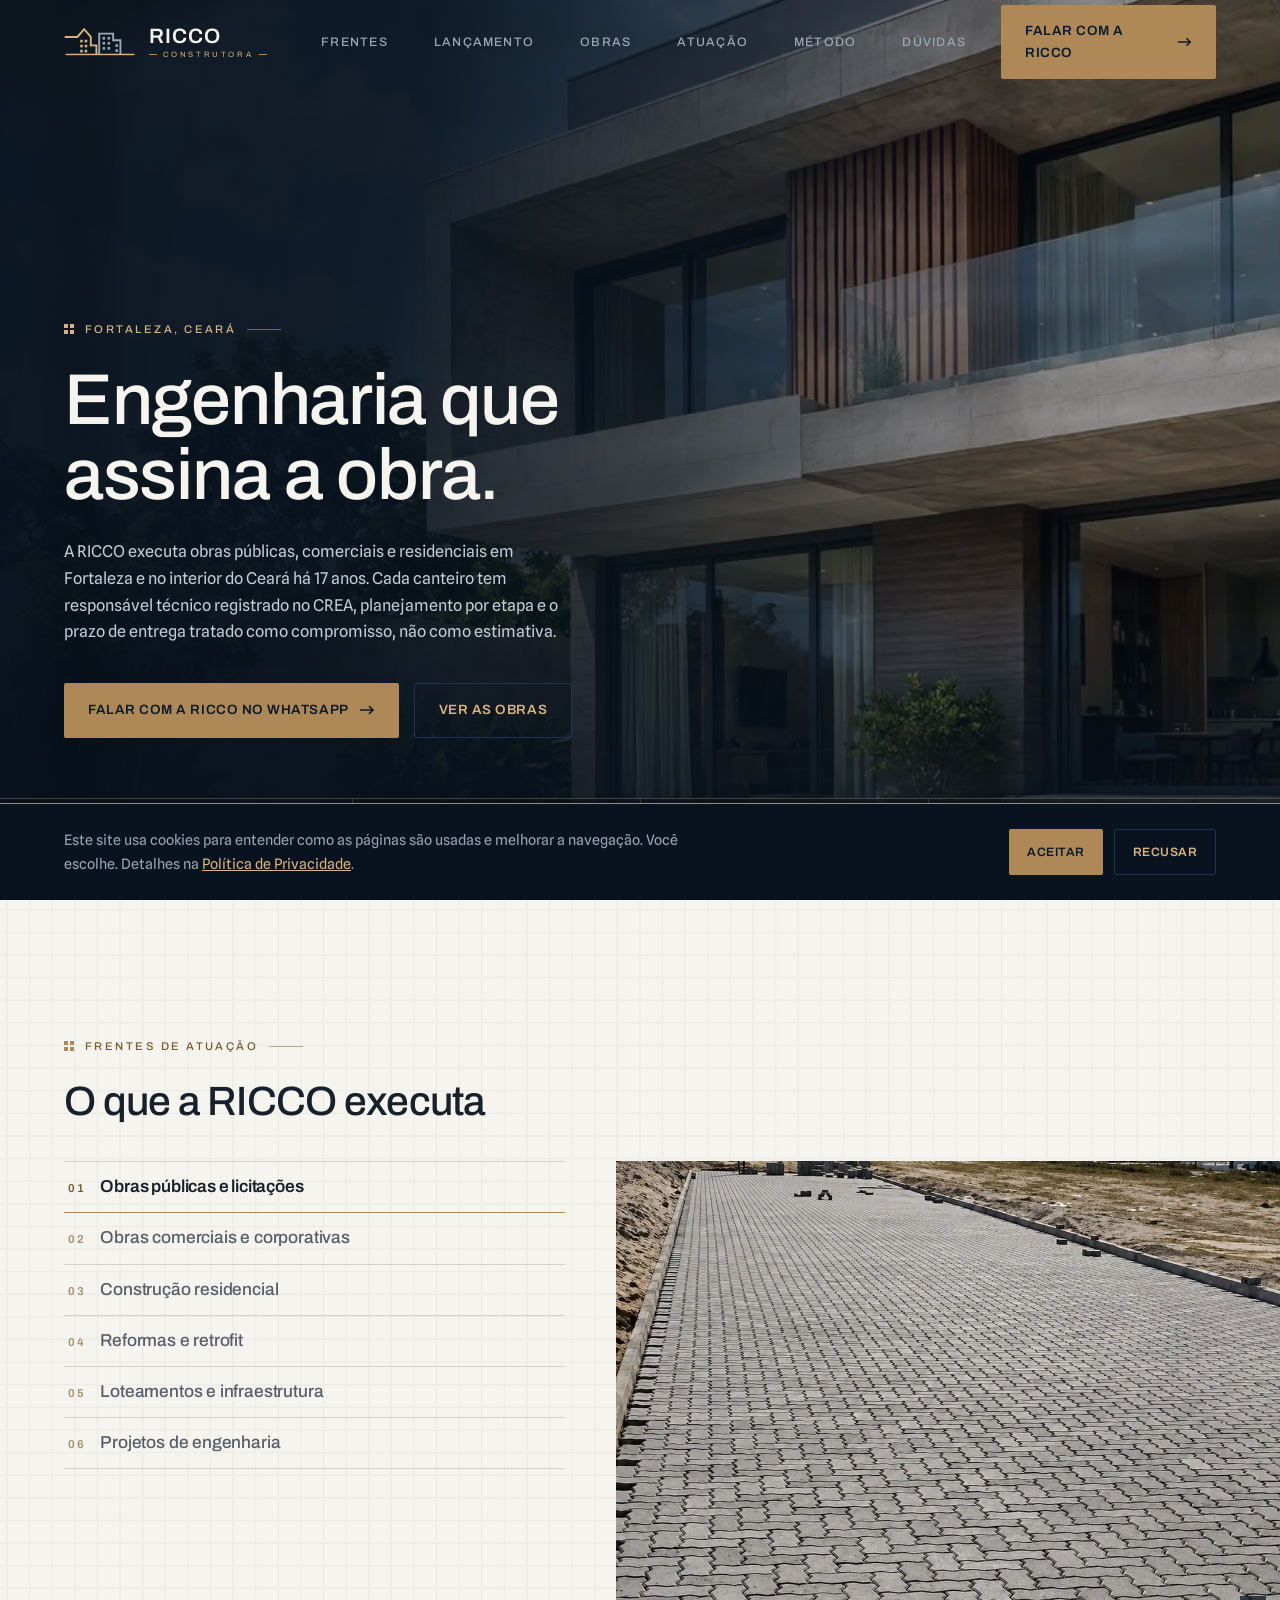
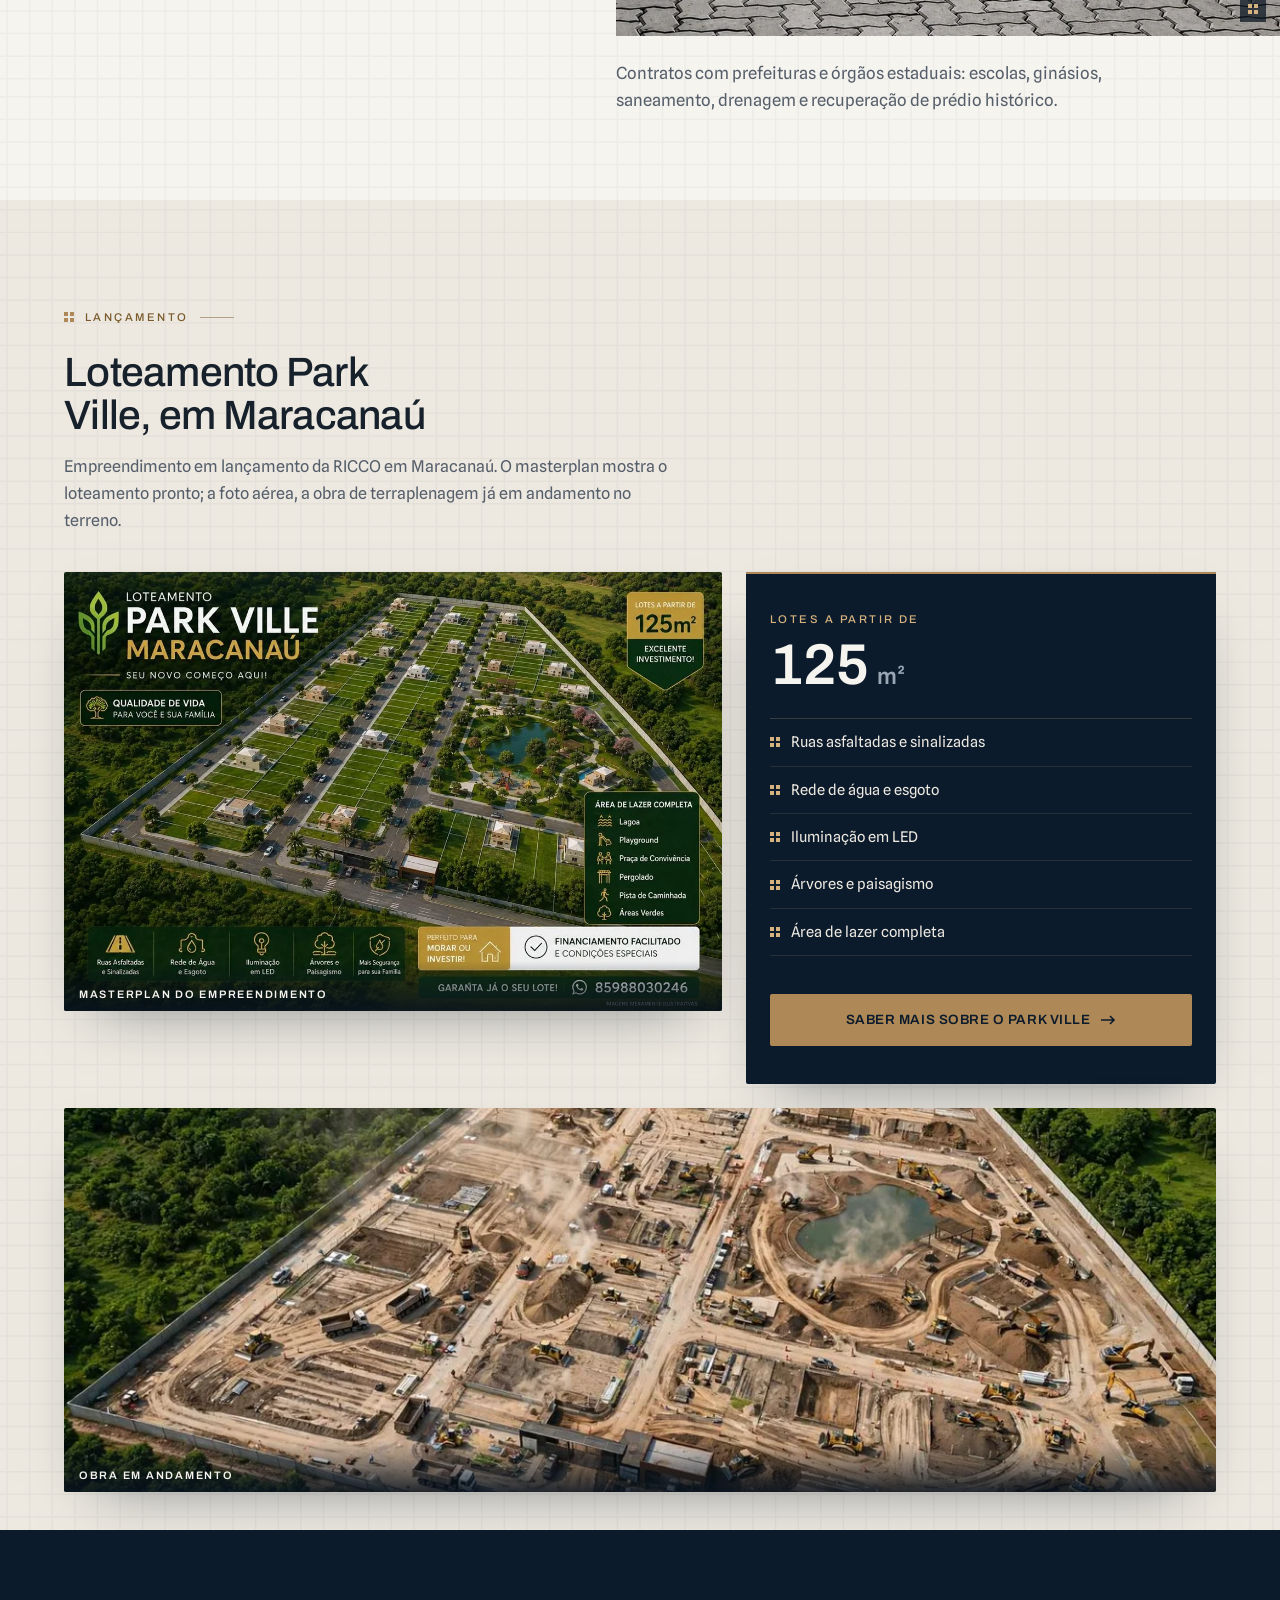
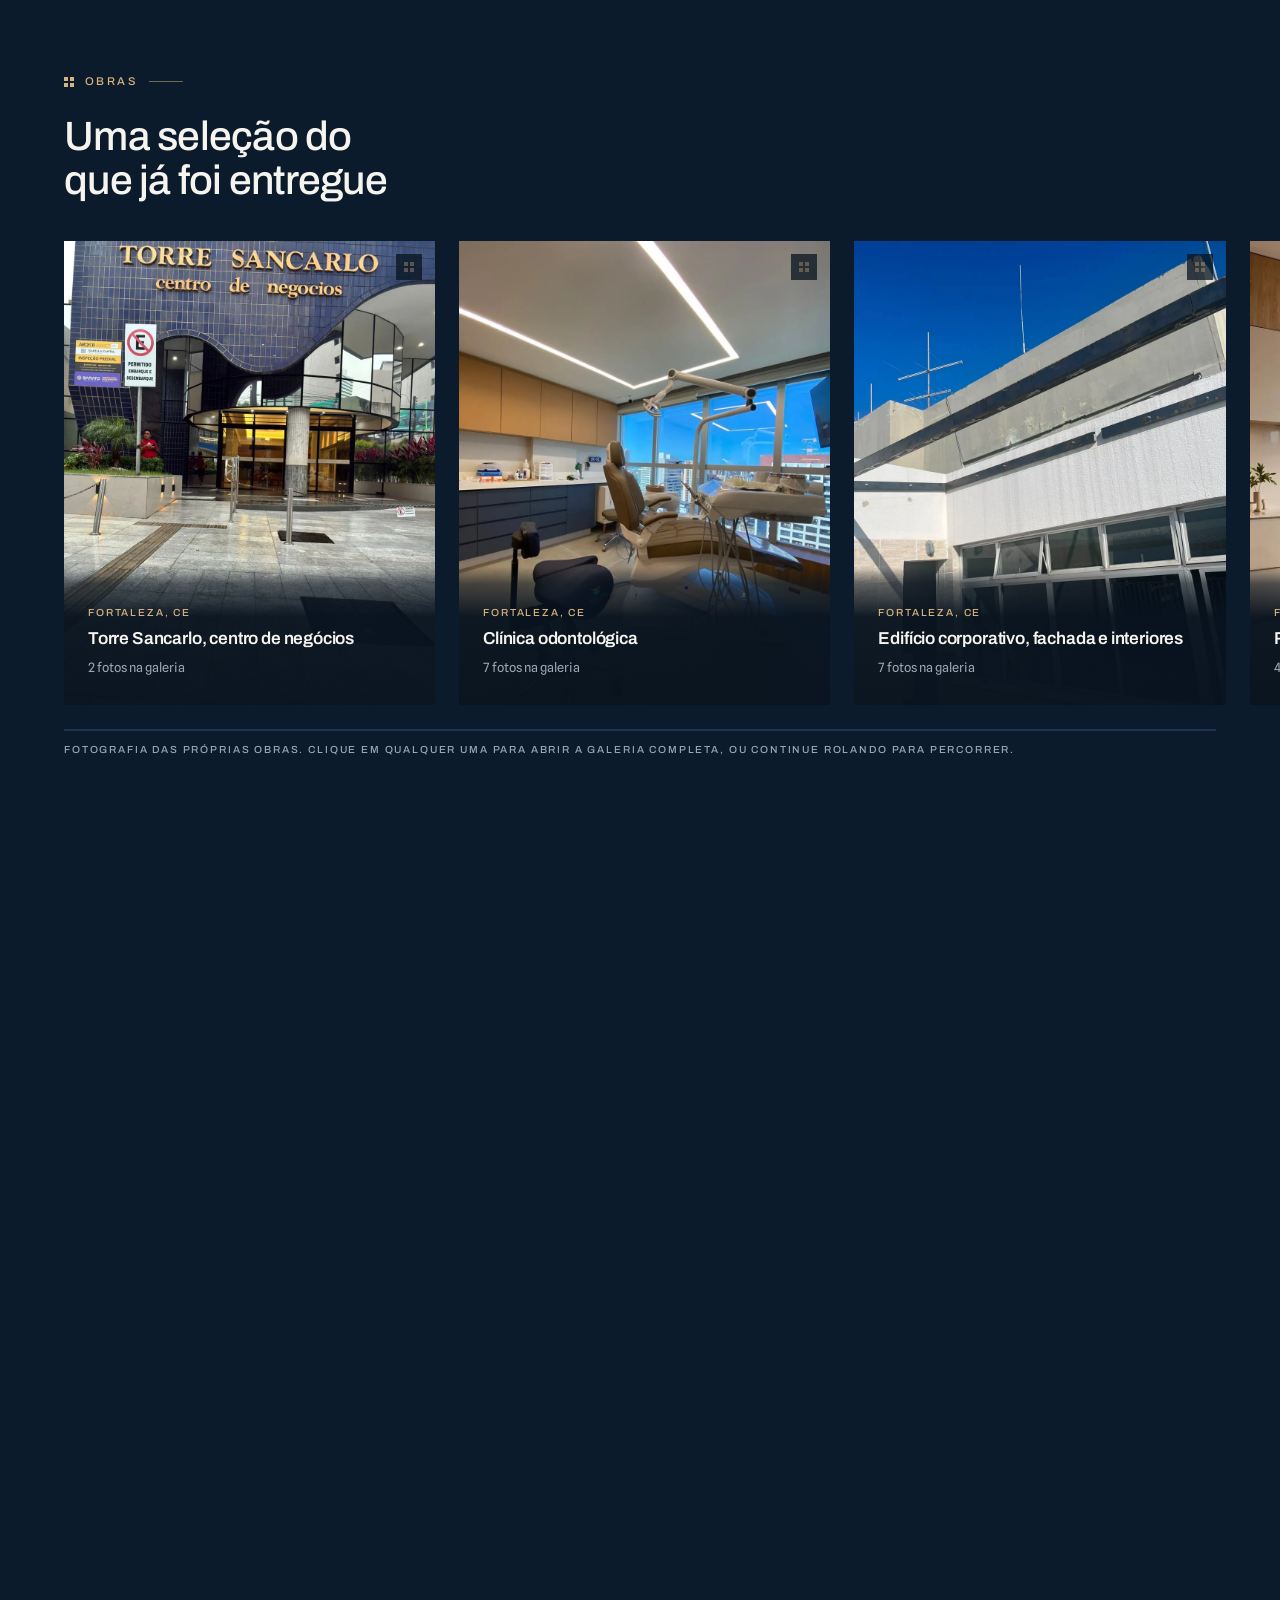
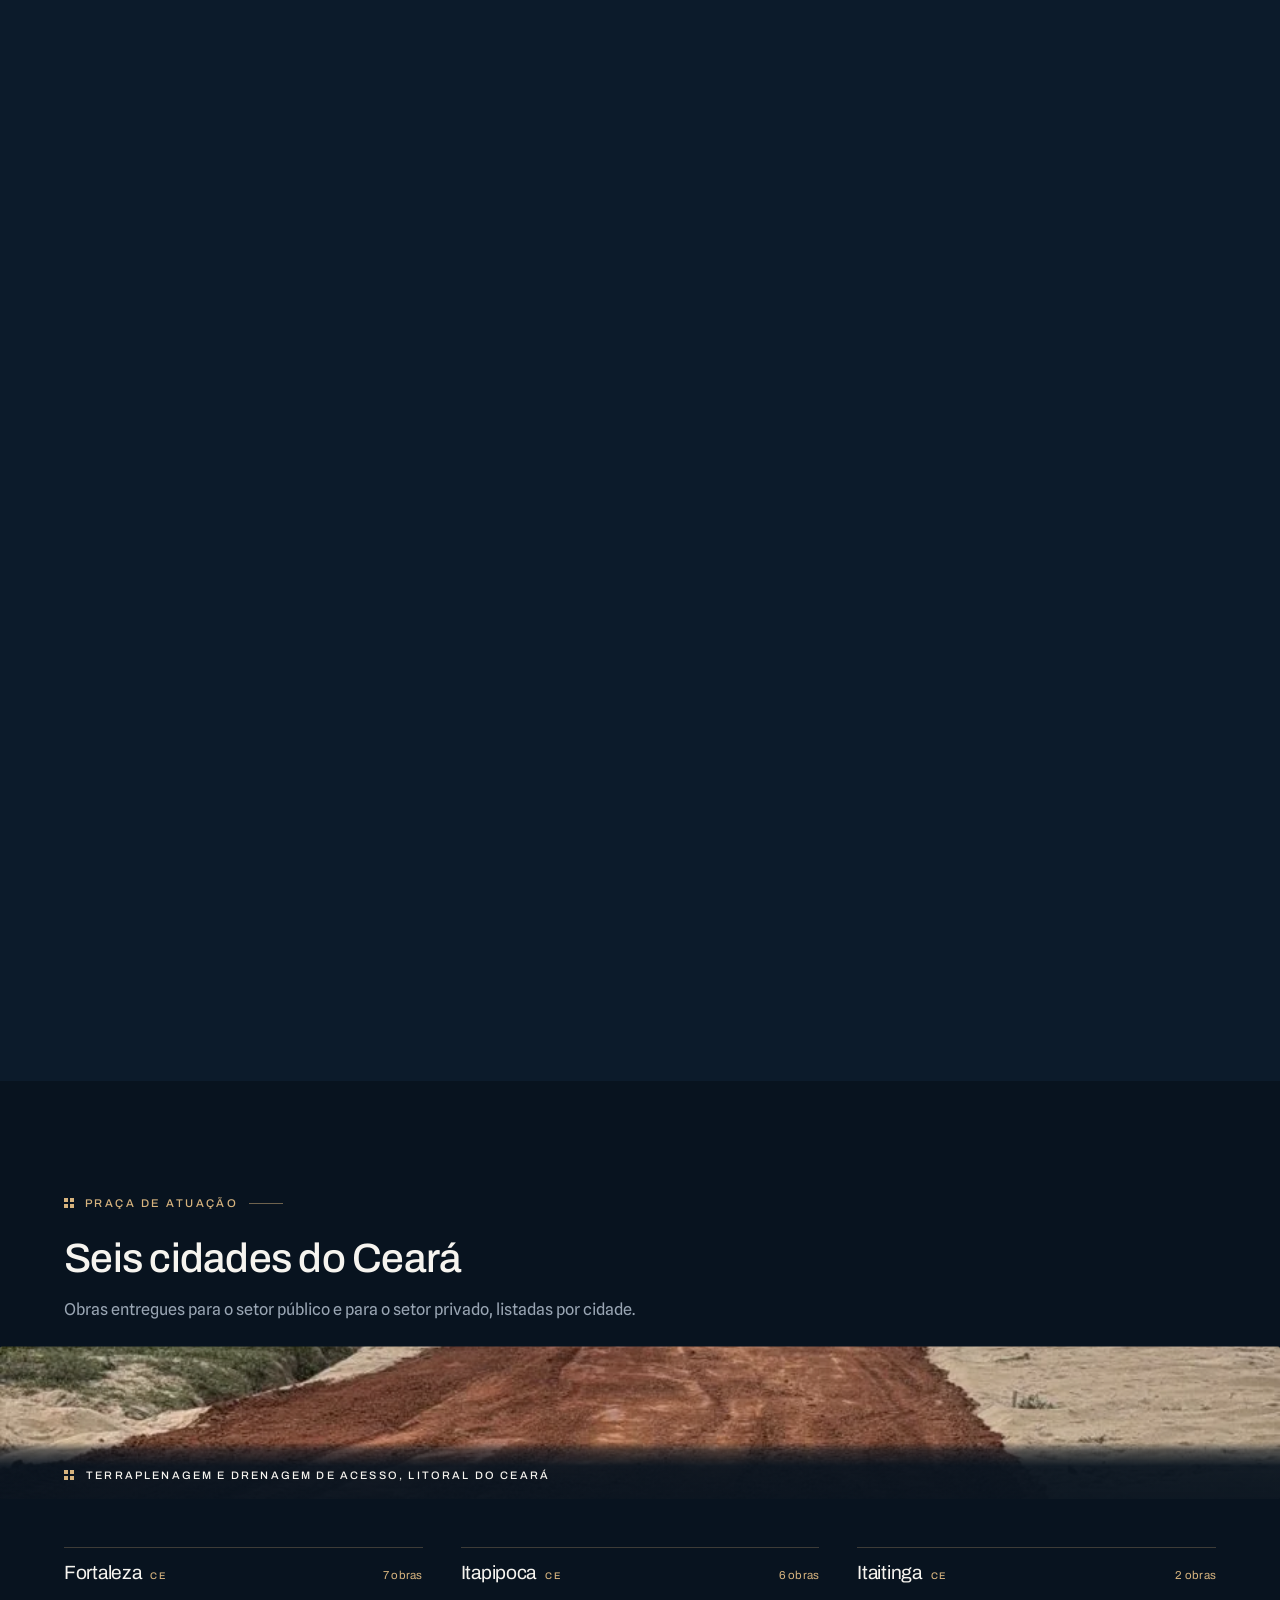
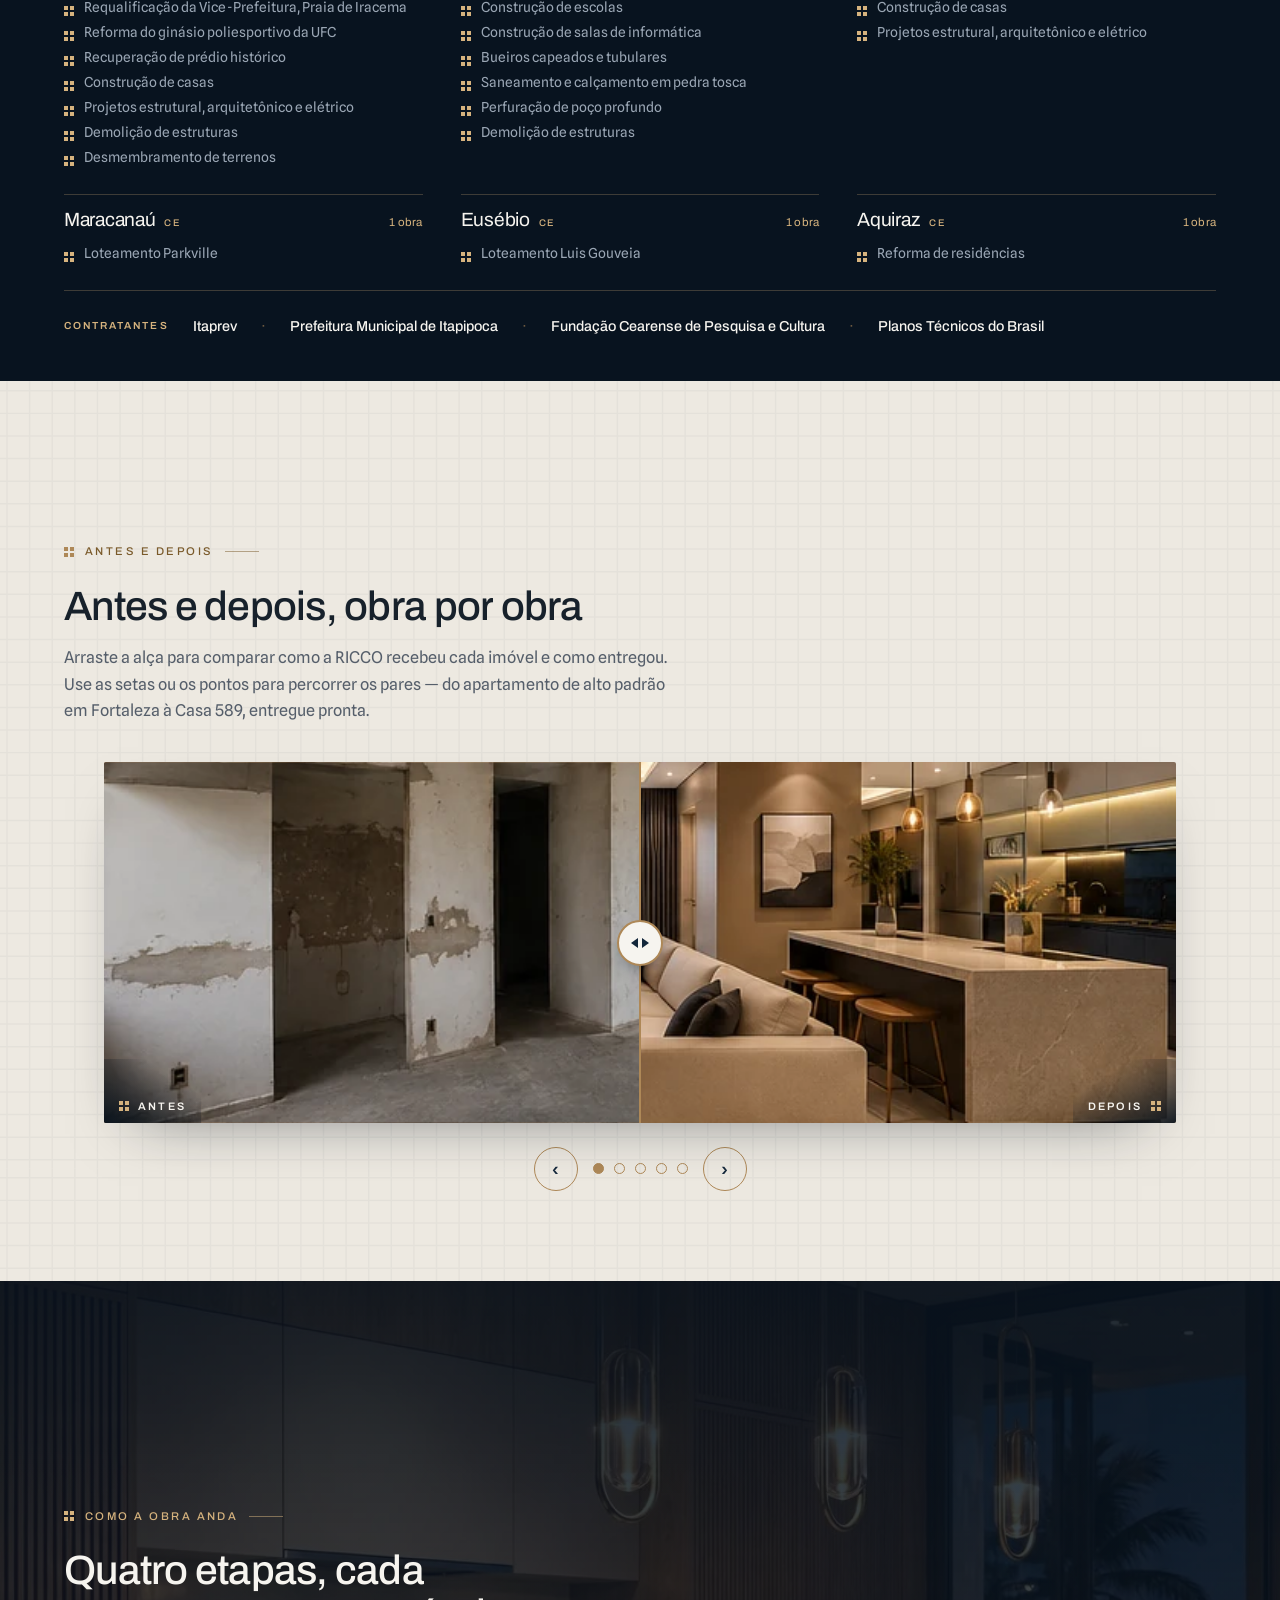
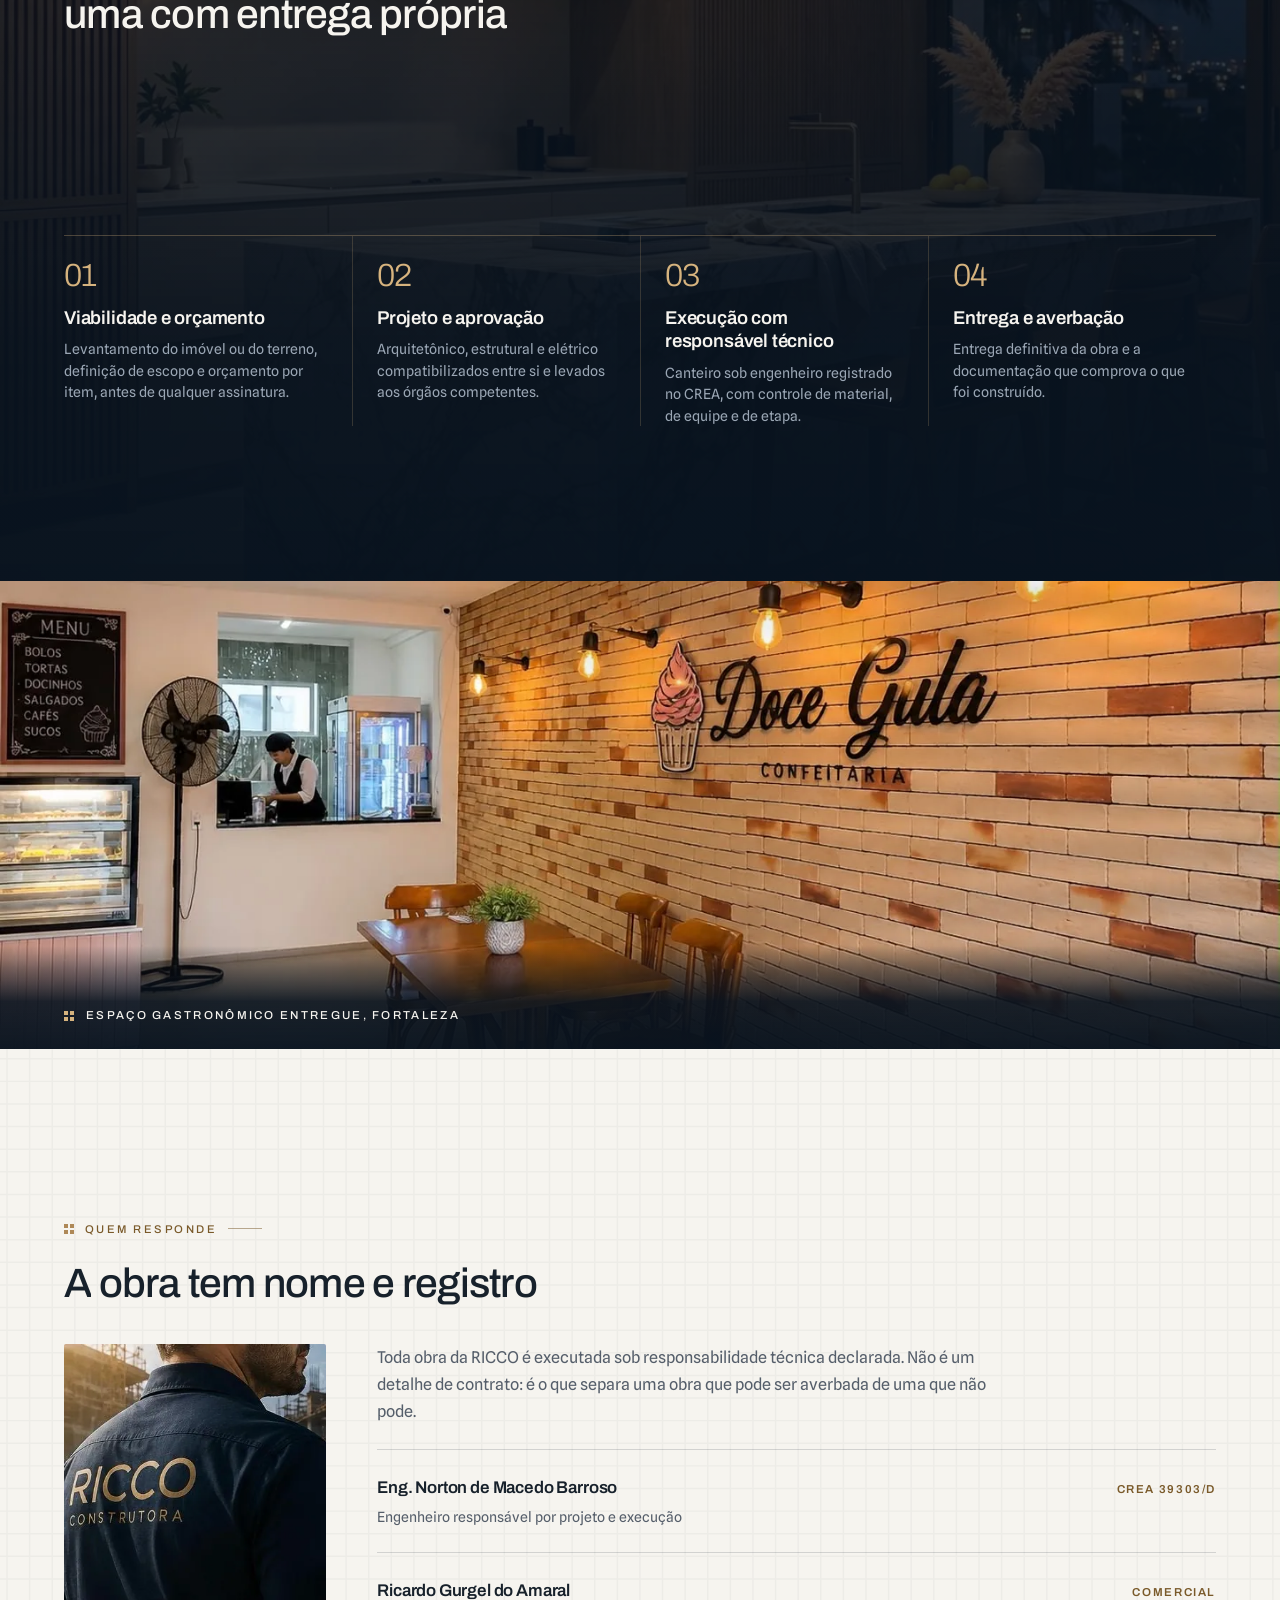
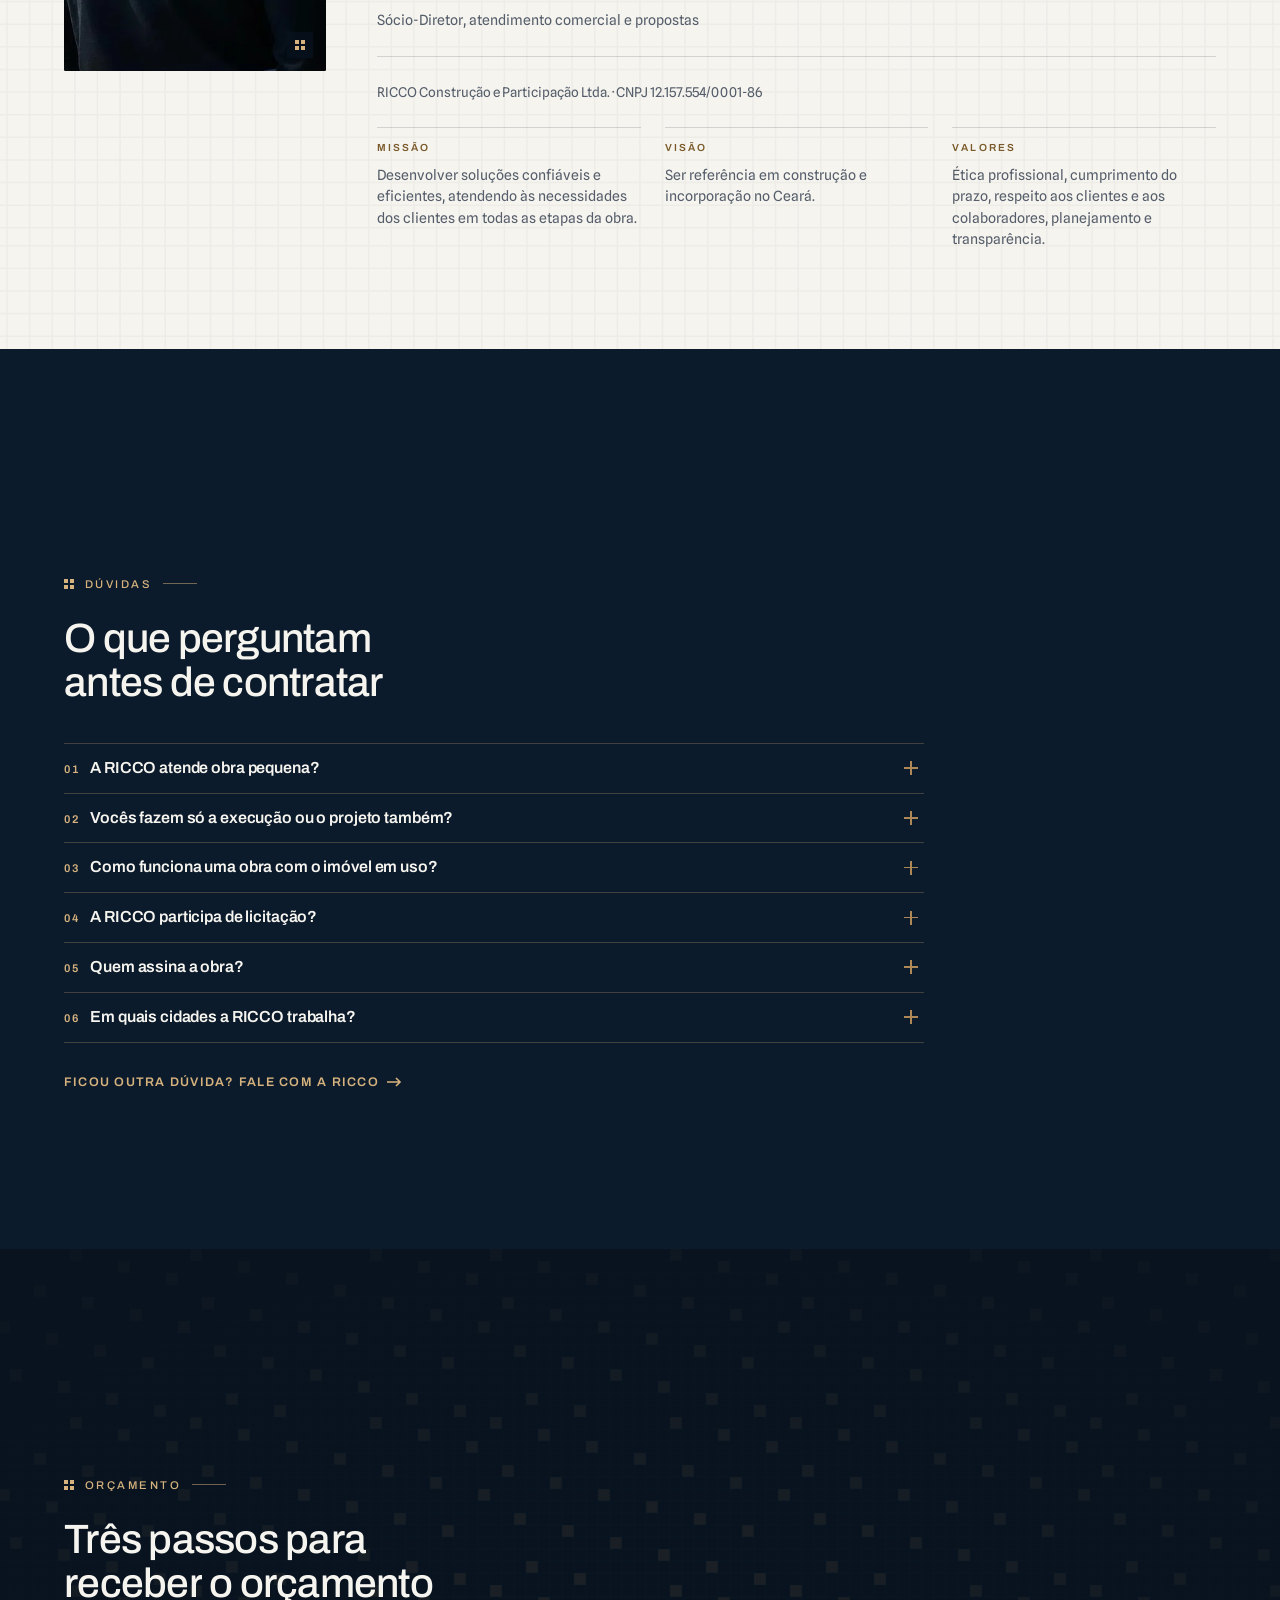
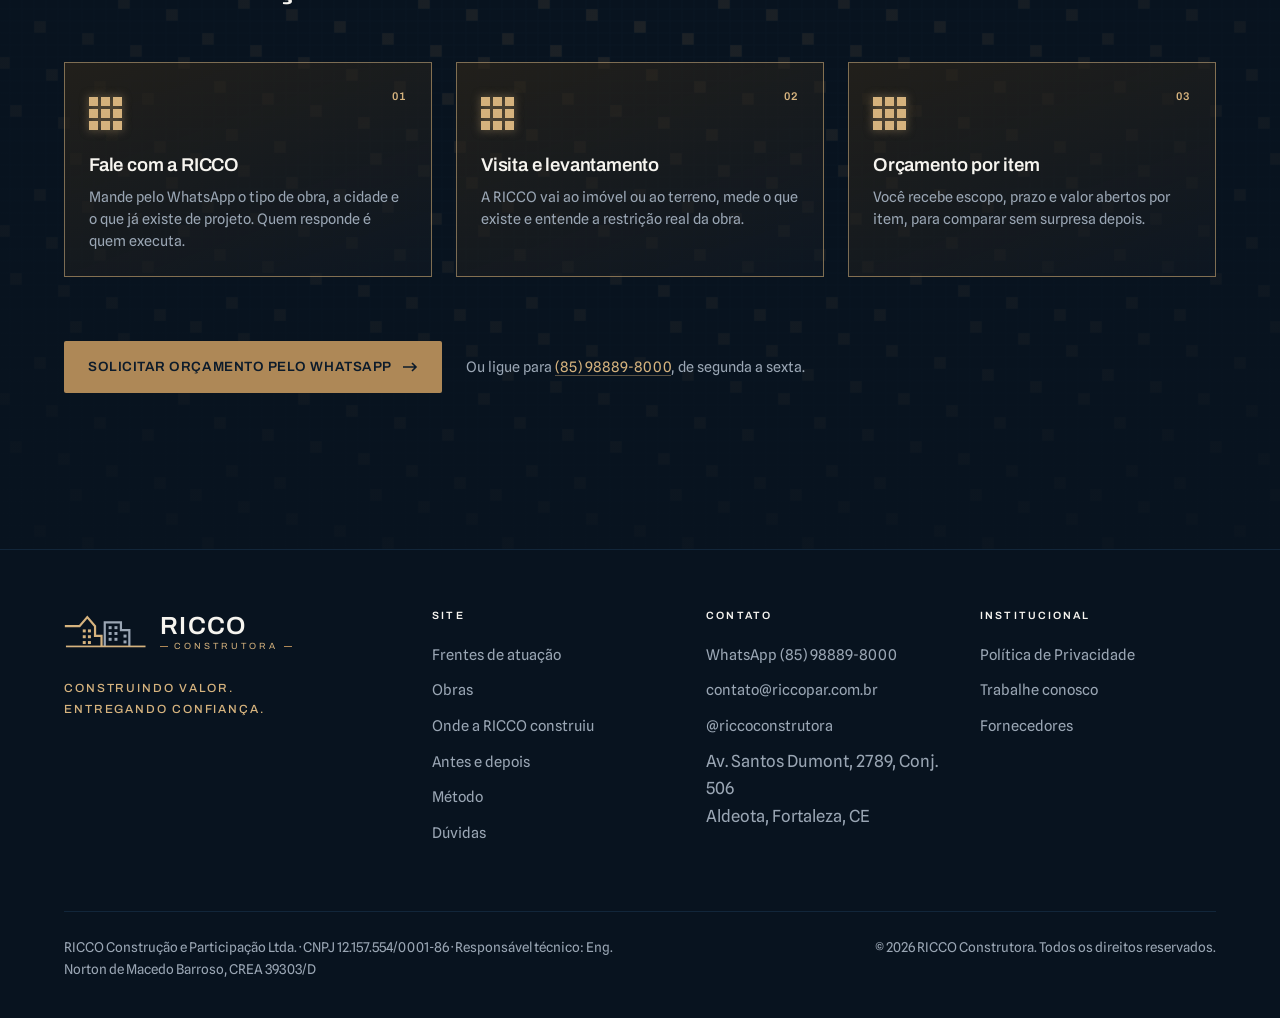
==== commit 1ad5ee12: "ajustes" ====
--- a/deploy-wordpress/public_html/index.html
+++ b/deploy-wordpress/public_html/index.html
@@ -262,25 +262,37 @@
           <span class="rule"></span>
         </p>
         <div data-reveal="soft"><h2 id="lancamento-h">Loteamento Park Ville, em Maracanaú</h2></div>
-        <p class="lede" data-reveal>Empreendimento em lançamento da RICCO: lotes a partir de 125 m², com ruas asfaltadas, rede de água e esgoto, iluminação em LED e área de lazer completa. Abaixo, o masterplan do loteamento e a obra de terraplenagem já em andamento.</p>
-      </div>
-
-      <div class="lanc-grid" data-reveal>
-        <figure class="lanc-fig">
+        <p class="lede" data-reveal>Empreendimento em lançamento da RICCO em Maracanaú. O masterplan mostra o loteamento pronto; a foto aérea, a obra de terraplenagem já em andamento no terreno.</p>
+      </div>
+
+      <div class="lanc" data-reveal>
+        <figure class="lanc-fig lanc-fig--plano">
           <img src="assets/img/lancamento/parkville-plano.webp" width="1200" height="800" alt="Masterplan do Loteamento Park Ville, em Maracanaú: quadras de lotes, ruas arborizadas, lagoa, playground e área de lazer." loading="lazy" decoding="async">
           <figcaption>Masterplan do empreendimento</figcaption>
         </figure>
-        <figure class="lanc-fig">
+
+        <aside class="lanc-card on-dark">
+          <p class="lanc-kicker">Lotes a partir de</p>
+          <p class="lanc-metric"><span data-count="125" data-suffix="">125</span><span class="lanc-unit">m²</span></p>
+          <ul class="lanc-specs">
+            <li><span class="mj"><i></i><i></i><i></i><i></i></span>Ruas asfaltadas e sinalizadas</li>
+            <li><span class="mj"><i></i><i></i><i></i><i></i></span>Rede de água e esgoto</li>
+            <li><span class="mj"><i></i><i></i><i></i><i></i></span>Iluminação em LED</li>
+            <li><span class="mj"><i></i><i></i><i></i><i></i></span>Árvores e paisagismo</li>
+            <li><span class="mj"><i></i><i></i><i></i><i></i></span>Área de lazer completa</li>
+          </ul>
+          <div class="lanc-cta">
+            <a class="btn" data-wa-btn="lancamento" href="https://wa.me/5585988898000">
+              Saber mais sobre o Park Ville
+              <svg class="arw" width="15" height="10" viewBox="0 0 15 10" fill="none" aria-hidden="true"><path d="M0 5h13M9 1l4 4-4 4" stroke="currentColor" stroke-width="1.6"/></svg>
+            </a>
+          </div>
+        </aside>
+
+        <figure class="lanc-fig lanc-fig--obra">
           <img src="assets/img/lancamento/parkville-obra.webp" width="1200" height="787" alt="Vista aérea da obra do Loteamento Park Ville em andamento, com terraplenagem, máquinas e a lagoa já demarcada." loading="lazy" decoding="async">
           <figcaption>Obra em andamento</figcaption>
         </figure>
-      </div>
-
-      <div class="lanc-cta" data-reveal>
-        <a class="btn" data-wa-btn="lancamento" href="https://wa.me/5585988898000">
-          Saber mais sobre o Park Ville
-          <svg class="arw" width="15" height="10" viewBox="0 0 15 10" fill="none" aria-hidden="true"><path d="M0 5h13M9 1l4 4-4 4" stroke="currentColor" stroke-width="1.6"/></svg>
-        </a>
       </div>
     </div>
   </section>
--- a/deploy-wordpress/public_html/css/styles.css
+++ b/deploy-wordpress/public_html/css/styles.css
@@ -575,13 +575,24 @@
 .ba-dot:focus-visible{outline:3px solid var(--gold-300);outline-offset:3px}
 .ba-sr{position:absolute;width:1px;height:1px;padding:0;margin:-1px;overflow:hidden;clip:rect(0,0,0,0);white-space:nowrap;border:0}
 
-/* ===================================================== LANCAMENTO (Park Ville) */
-.lanc-grid{display:grid;grid-template-columns:1fr 1fr;gap:var(--s3);margin-top:var(--s4)}
+/* ===================================================== LANCAMENTO (Park Ville)
+   Feature do empreendimento: masterplan (render) como visual principal, um
+   cartao navy com a oferta ao lado e a foto real da obra como faixa larga
+   embaixo. Grade por areas para segurar essa composicao. */
+.lanc{
+  display:grid;grid-template-columns:1.4fr 1fr;
+  grid-template-areas:"plano card" "obra obra";
+  gap:var(--s3);margin-top:var(--s4);align-items:start;
+}
 .lanc-fig{
   margin:0;position:relative;overflow:hidden;background:var(--bone-100);border-radius:2px;
   box-shadow:0 24px 60px -34px rgba(8,19,31,.55);
 }
-.lanc-fig img{display:block;width:100%;height:100%;aspect-ratio:3/2;object-fit:cover}
+.lanc-fig img{display:block;width:100%;height:100%;object-fit:cover}
+.lanc-fig--plano{grid-area:plano}
+.lanc-fig--plano img{aspect-ratio:3/2}
+.lanc-fig--obra{grid-area:obra}
+.lanc-fig--obra img{aspect-ratio:3/1}
 .lanc-fig figcaption{
   position:absolute;left:0;right:0;bottom:0;z-index:2;
   padding:var(--s3) var(--s2) var(--s1);
@@ -589,8 +600,41 @@
   text-transform:uppercase;color:var(--bone-50);
   background:linear-gradient(to top,rgba(8,19,31,.86),rgba(8,19,31,0));
 }
+/* cartao da oferta: navy dentro da secao clara, filete de ouro no topo */
+.lanc-card{
+  grid-area:card;position:relative;overflow:hidden;
+  background:var(--navy-800);color:var(--bone-50);border-radius:2px;
+  padding:var(--s4) var(--s3);display:flex;flex-direction:column;
+  box-shadow:0 24px 60px -34px rgba(8,19,31,.6);
+}
+.lanc-card::before{content:"";position:absolute;top:0;left:0;right:0;height:2px;background:var(--gold-500)}
+.lanc-kicker{
+  font-family:var(--ff-display);font-size:.7rem;font-weight:500;
+  letter-spacing:.22em;text-transform:uppercase;color:var(--gold-300);
+}
+.lanc-metric{
+  font-family:var(--ff-display);font-weight:600;line-height:1;margin-top:8px;
+  font-size:clamp(2.6rem,6vw,3.6rem);color:var(--bone-50);
+  display:flex;align-items:baseline;gap:8px;
+}
+.lanc-unit{font-size:.4em;letter-spacing:.02em;color:var(--steel-300)}
+.lanc-specs{
+  list-style:none;margin:var(--s3) 0 0;padding:0;
+  border-top:1px solid rgba(214,179,126,.22);
+}
+.lanc-specs li{
+  display:flex;align-items:center;gap:11px;
+  padding:11px 0;border-bottom:1px solid rgba(214,179,126,.14);
+  font-size:.92rem;color:var(--bone-100);
+}
+.lanc-specs .mj i{background:var(--gold-300)}
 .lanc-cta{margin-top:var(--s4)}
-@media (max-width:720px){.lanc-grid{grid-template-columns:1fr}}
+.lanc-card .btn{width:100%;justify-content:center}
+
+@media (max-width:860px){
+  .lanc{grid-template-columns:1fr;grid-template-areas:"plano" "card" "obra"}
+  .lanc-fig--obra img{aspect-ratio:2/1}
+}
 
 /* ======================================== FAIXA FULL-BLEED (entrega)
    Capitulo que e so imagem, de borda a borda. Nao precisa de uma tela
